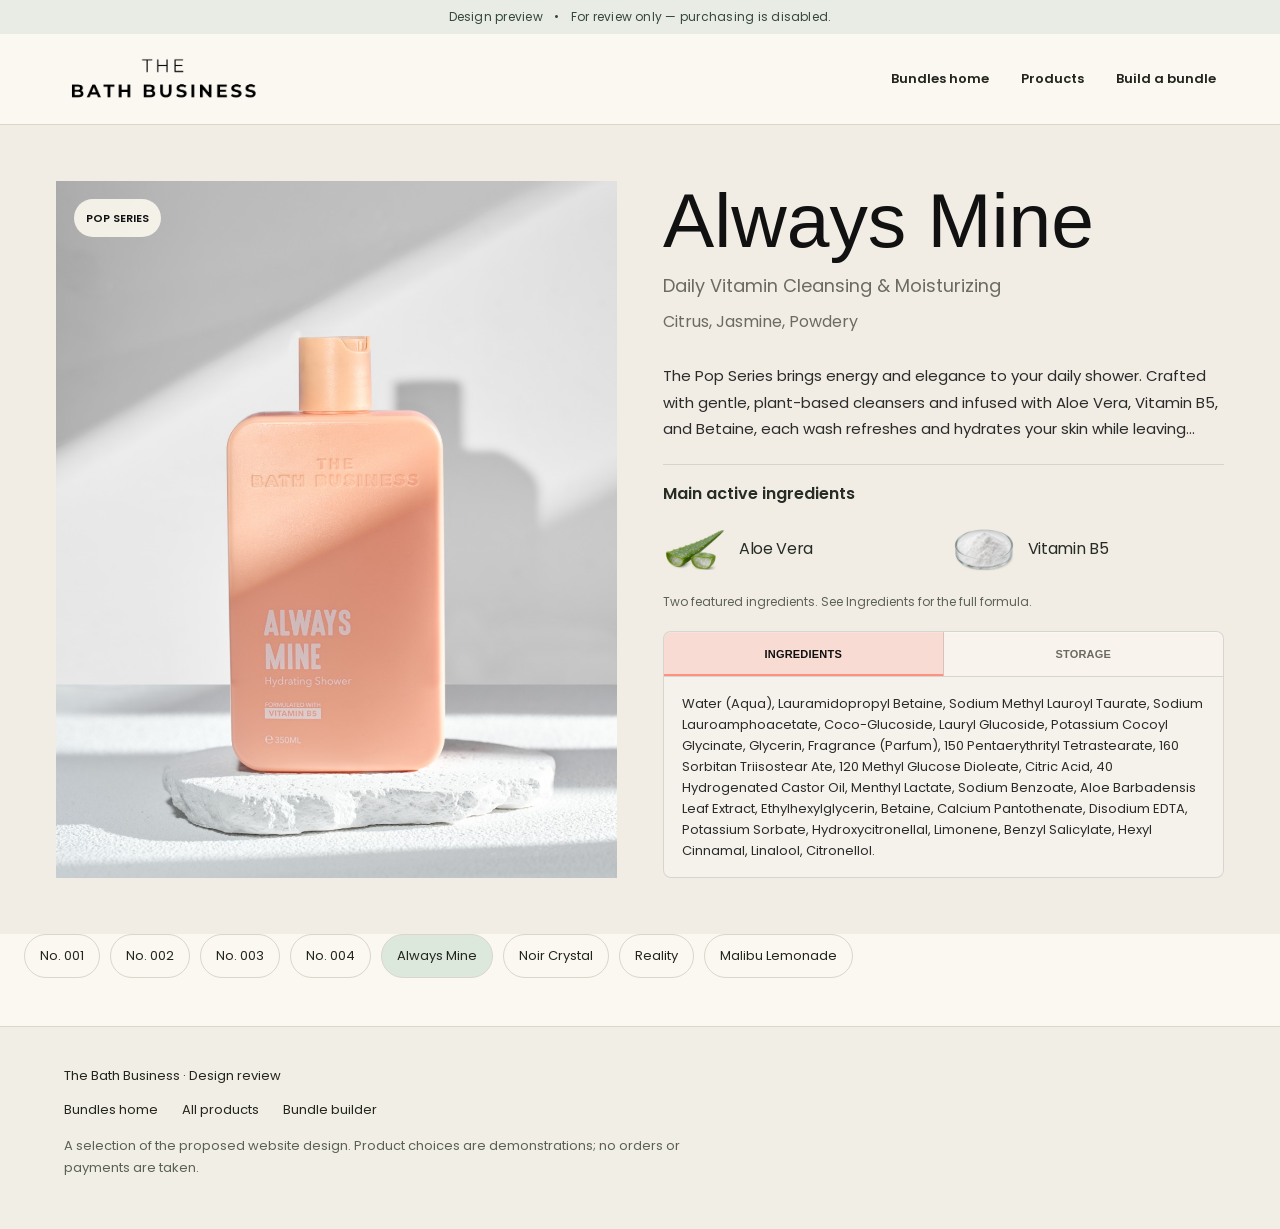
==== always-mine.html @ 1857c674 "Publish isolated Bath Business client design preview" ====
<!doctype html><html lang="en"><head><meta charset="utf-8"><meta name="viewport" content="width=device-width,initial-scale=1"><meta name="robots" content="noindex,nofollow,noarchive"><meta name="referrer" content="no-referrer"><meta http-equiv="Content-Security-Policy" content="default-src 'self'; img-src 'self' data:; style-src 'self' 'unsafe-inline'; script-src 'self'; font-src 'self' data:; connect-src 'none'; form-action 'none'; base-uri 'none'; object-src 'none'"><title>Always Mine — The Bath Business design preview</title><link rel="stylesheet" href="assets/809b7d1d090533.css"><link rel="stylesheet" href="assets/2fee33ca6c2b8c.css"><link rel="stylesheet" href="assets/0302ac45564b8c.css"><link rel="stylesheet" href="assets/9b253723cb7213.css"><link rel="stylesheet" href="assets/02fe07b99c082a.css"><link rel="stylesheet" href="assets/12ef0143fb33bf.css"><style>
  html body.single-product .elementor-location-header.tbb-single-product-header-space:has(> .she-header){
    min-height:max(var(--tbb-single-product-header-flow,0px),0px);
    margin-bottom:min(var(--tbb-single-product-header-flow,0px),0px);
  }
  .tbb-single2{
    --bg:#f1ede4;
    --paper:#fbf8ef;
    --ink:#111111;
    --muted:#6b6b62;
    --line:rgba(17,17,17,.13);
    --coral:#ff9180;
    --mint:#a8e0d0;
    --powder:#bcdcf0;
    --butter:#fce7a8;
    background:var(--bg);
    color:var(--ink);
    font-family:'Poppins','Helvetica Neue',Arial,sans-serif;
    overflow:hidden;
  }
  .tbb-single2 *{box-sizing:border-box;font-family:inherit}
  .tbb-single2 a{color:inherit;text-decoration:none}
  .tbb-single2__wrap{max-width:1320px;margin:0 auto;padding:56px}
  .tbb-single2__grid{display:grid;grid-template-columns:minmax(0,1.05fr) minmax(360px,.95fr);gap:46px;align-items:start}
  .tbb-single2__left{position:sticky;top:24px;display:grid;gap:18px;align-self:start}
  .tbb-single2__media{display:grid;grid-template-columns:86px minmax(0,1fr);gap:14px}
  .tbb-single2__thumbs{display:grid;gap:10px;align-content:start}
  .tbb-single2__thumb{appearance:none !important;display:block;aspect-ratio:4/5;width:100%;padding:0 !important;border:0 !important;border-radius:0;background:none !important;box-shadow:none !important;outline:0;overflow:hidden;cursor:pointer;line-height:0;transition:opacity .16s ease,transform .16s ease}
  .tbb-single2__thumb:hover,.tbb-single2__thumb:active,.tbb-single2__thumb.is-active{background:none !important;border:0 !important;box-shadow:none !important;outline:0;transform:none}
  .tbb-single2__thumb:focus{outline:0}
  .tbb-single2__thumb:focus-visible{outline:2px solid var(--coral);outline-offset:3px}
  .tbb-single2__thumb img,.tbb-single2__hero-img img{width:100% !important;height:100% !important;max-width:none !important;object-fit:cover !important;object-position:center;display:block !important;border:0 !important;background:none !important;box-shadow:none !important}
  .tbb-single2__hero-img{position:relative;aspect-ratio:4/5;border:0 !important;border-radius:0;background:none !important;box-shadow:none !important;outline:0;overflow:hidden}
  .tbb-single2__hero-img img{transition:opacity .16s ease,transform .2s ease}
  .tbb-single2__hero-img.is-switching img{opacity:.78;transform:scale(.997)}
  .tbb-single2__badge{position:absolute;top:18px;left:18px;z-index:2;display:inline-flex;align-items:center;min-height:30px;padding:7px 12px;border-radius:999px;background:rgba(251,248,239,.9);font-size:11px;font-weight:700;letter-spacing:0;text-transform:uppercase}
  .tbb-single2__info{padding:10px 0 0}
  .tbb-single2 h1{margin:0;color:var(--ink) !important;font-size:clamp(42px,6vw,78px) !important;font-weight:400 !important;line-height:1.02;letter-spacing:0}
  .tbb-single2__scent{margin:18px 0 0;color:var(--muted);font-size:16px;line-height:1.7}
  .tbb-single2__price-row{display:flex;align-items:flex-end;justify-content:space-between;gap:18px;margin-top:28px;padding:22px 0;border-top:1px solid var(--line);border-bottom:1px solid var(--line)}
  .tbb-single2__price{font-size:26px;font-weight:700;line-height:1}
  .tbb-single2__price small{color:var(--muted);font-size:12px;font-weight:600}
  .tbb-single2__desc{margin:24px 0 0;color:#2b2b2b;font-size:15px;line-height:1.75}
  .tbb-single2__actions{display:flex;gap:12px;flex-wrap:wrap;margin-top:28px}
  .tbb-single2__cart,.tbb-single2__ghost{display:inline-flex !important;align-items:center;justify-content:center;min-height:48px;padding:14px 24px !important;border-radius:999px !important;font-size:12px;font-weight:800;letter-spacing:0;text-transform:uppercase;transition:transform .25s ease,background-color .25s ease,border-color .25s ease,color .25s ease}
  .tbb-single2__cart{border:1px solid rgba(255,145,128,.72) !important;background:linear-gradient(135deg,var(--coral),#f7b6a6) !important;color:#261b18 !important;box-shadow:0 14px 28px rgba(255,145,128,.22)}
  .tbb-single2__cart:hover,.tbb-single2__cart:focus{background:linear-gradient(135deg,#a8e0d0,#ff9180) !important;border-color:#a8e0d0 !important;color:#111111 !important;transform:translateY(-2px)}
  .tbb-single2__ghost{border:1px solid var(--line) !important;background:rgba(255,255,255,.28);color:var(--ink) !important}
  .tbb-single2__ghost:hover,.tbb-single2__ghost:focus{border-color:var(--ink) !important;transform:translateY(-2px)}
  .tbb-single2__facts{display:grid;grid-template-columns:repeat(2,minmax(0,1fr));gap:10px;margin-top:34px}
  .tbb-single2__fact{min-height:104px;padding:16px;border:1px solid var(--line);border-radius:8px;background:rgba(255,255,255,.28)}
  .tbb-single2__fact b{display:block;margin-bottom:7px;font-size:13px;line-height:1.35}
  .tbb-single2__fact span{display:block;color:var(--muted);font-size:12px;line-height:1.5}
  .tbb-single2__related{margin-top:42px;padding-top:24px;border-top:1px solid var(--line)}
  .tbb-single2__related-title{margin:0 0 14px;font-size:13px;font-weight:800;letter-spacing:0;text-transform:uppercase}
  .tbb-single2__related-row{display:flex;gap:10px;flex-wrap:wrap}
  .tbb-single2__chip{display:inline-flex;align-items:center;min-height:36px;padding:9px 13px;border:1px solid var(--line);border-radius:999px;background:rgba(255,255,255,.25);font-size:12px;font-weight:700}
  .tbb-single2__tabs{border:1px solid var(--line);border-radius:8px;background:rgba(255,255,255,.28);box-shadow:inset 0 1px 0 rgba(255,255,255,.55);overflow:hidden}
  .tbb-single2__tabs--mobile{display:none}
  .tbb-single2__tab-list{display:grid;grid-template-columns:repeat(2,minmax(0,1fr));align-items:stretch;border-bottom:1px solid var(--line);overflow:hidden}
  .tbb-single2__tab-list::-webkit-scrollbar{display:none}
  html body .tbb-single2 .tbb-single2__tab-button{-webkit-appearance:none !important;appearance:none !important;display:flex !important;align-items:center;justify-content:center;flex:none !important;width:100% !important;min-width:0 !important;min-height:44px;margin:0 !important;padding:11px 13px !important;border:0 !important;border-right:1px solid var(--line) !important;border-radius:0 !important;background:rgba(251,248,239,.52) !important;color:var(--muted) !important;box-shadow:none !important;transform:none !important;cursor:pointer;font-size:11px;font-weight:800;line-height:1.1;letter-spacing:.02em;text-align:center;text-transform:uppercase;transition:background-color .18s ease,color .18s ease}
  html body .tbb-single2 .tbb-single2__tab-button:last-child{border-right:0 !important}
  html body .tbb-single2 .tbb-single2__tab-button.is-active,html body .tbb-single2 .tbb-single2__tab-button[aria-selected="true"]{background:rgba(255,145,128,.24) !important;color:var(--ink) !important;box-shadow:inset 0 -2px 0 var(--coral) !important;transform:none !important}
  @media (hover:hover){html body .tbb-single2 .tbb-single2__tab-button:hover:not(.is-active){background:rgba(168,224,208,.26) !important;color:var(--ink) !important;box-shadow:none !important;transform:none !important}}
  html body .tbb-single2 .tbb-single2__tab-button:focus{outline:0}
  html body .tbb-single2 .tbb-single2__tab-button:focus-visible{position:relative;z-index:1;outline:2px solid var(--ink);outline-offset:-3px}
  .tbb-single2__tab-panel{display:none;min-height:112px;max-height:218px;overflow:auto;padding:16px 18px;color:#2b2b2b;font-size:13px;line-height:1.62}
  .tbb-single2__tab-panel.is-active{display:block}
  .tbb-single2__tab-panel h2,.tbb-single2__tab-panel h3{margin:0 0 8px;color:var(--ink) !important;font-size:15px !important;font-weight:700 !important;line-height:1.25}
  .tbb-single2__tab-panel p{margin:0 0 10px}
  .tbb-single2__tab-panel p:last-child{margin-bottom:0}
  .tbb-single2__tab-panel ul{display:grid;gap:7px;margin:0;padding:0;list-style:none}
  .tbb-single2__tab-panel li{position:relative;padding-left:15px}
  .tbb-single2__tab-panel li:before{content:"";position:absolute;left:0;top:.72em;width:6px;height:6px;border-radius:50%;background:var(--mint)}
  .tbb-single2__tab-empty{color:var(--muted)}
  @media (min-width:621px) and (max-width:1180px){
    .tbb-single2{padding-top:84px !important}
  }
  @media (min-width:981px) and (max-width:1180px){
    .tbb-single2__wrap{padding:28px 30px 42px}
    .tbb-single2__grid{grid-template-columns:minmax(0,.9fr) minmax(330px,1fr);gap:30px}
    .tbb-single2__media{grid-template-columns:72px minmax(0,1fr);gap:12px}
    .tbb-single2__hero-img{aspect-ratio:1}
    .tbb-single2 h1{font-size:clamp(36px,4.8vw,58px) !important}
    .tbb-single2__facts{grid-template-columns:repeat(2,minmax(0,1fr))}
    .tbb-single2__fact{min-height:96px;padding:14px}
  }
  @media (max-width:980px){
    .tbb-single2__wrap{padding:40px 28px}
    .tbb-single2__grid{grid-template-columns:1fr;gap:32px}
    .tbb-single2__left{position:relative;top:auto;gap:0}
    .tbb-single2__tabs--desktop{display:none}
    .tbb-single2__tabs--mobile{display:block;margin-top:26px}
    .tbb-single2__tab-panel{max-height:240px}
  }
  @media (min-width:621px) and (max-width:980px){
    .tbb-single2__wrap{padding:22px 28px 42px}
    .tbb-single2__grid{gap:26px}
    .tbb-single2__left{max-width:720px;margin:0 auto;width:100%}
    .tbb-single2__media{grid-template-columns:72px minmax(0,1fr)}
    .tbb-single2__hero-img{aspect-ratio:4/3;max-height:520px}
    .tbb-single2__info{max-width:720px;margin:0 auto;padding-top:0}
    .tbb-single2 h1{font-size:clamp(34px,5.2vw,54px) !important}
    .tbb-single2__scent{margin-top:14px}
    .tbb-single2__price-row{margin-top:22px;padding:18px 0}
    .tbb-single2__actions{margin-top:22px}
    .tbb-single2__facts{grid-template-columns:repeat(2,minmax(0,1fr));gap:10px;margin-top:26px}
    .tbb-single2__fact{min-height:96px;padding:14px}
    .tbb-single2__related{margin-top:30px}
  }
  @media (max-width:620px){
    .tbb-single2{padding-top:90px !important}
    .tbb-single2__wrap{padding:28px 18px}
    .tbb-single2__left{width:100%}
    .tbb-single2__media{grid-template-columns:1fr}
    .tbb-single2__thumbs{grid-template-columns:repeat(4,minmax(0,1fr));order:2}
    .tbb-single2__hero-img{aspect-ratio:1}
    .tbb-single2__price-row{align-items:flex-start;flex-direction:column}
    .tbb-single2__actions{flex-direction:column}
    .tbb-single2__cart,.tbb-single2__ghost{width:100%}
    .tbb-single2__facts{grid-template-columns:1fr}
    .tbb-single2__tabs--mobile{margin-top:22px}
    .tbb-single2__tab-list{grid-template-columns:repeat(2,minmax(0,1fr));overflow:hidden}
    html body .tbb-single2 .tbb-single2__tab-button{min-height:40px !important;padding:9px 6px !important;font-size:10px !important;line-height:1 !important;white-space:nowrap}
  }
  @media (prefers-reduced-motion:reduce){
    .tbb-single2 *{transition-duration:.001ms !important}
  }
</style><link rel="stylesheet" href="assets/review.css"></head><body class="wp-singular product-template-default single single-product postid-3601 wp-custom-logo wp-embed-responsive wp-theme-hello-elementor theme-hello-elementor tbb-preview-header tbb-info-sample tbb-info-ingredients-alt tbb-info-ingredients-compact woocommerce woocommerce-page woocommerce-no-js hello-elementor-default elementor-default elementor-kit-20 elementor-page-394 review-site"><a class="review-skip" href="#review-content">Skip to content</a><div class="review-ribbon">Design preview <span>•</span> For review only — purchasing is disabled.</div><header class="review-header"><a class="review-brand" href="index.html" aria-label="The Bath Business home"><img src="assets/logo.png" alt="The Bath Business" width="200" height="60"></a><nav aria-label="Design preview pages"><a href="index.html">Bundles home</a><a href="products.html">Products</a><a href="bundles.html">Build a bundle</a></nav></header><div id="review-content"><section class="tbb-single2" data-tbb-single-product="3601"><div class="tbb-single2__wrap"><div class="tbb-single2__grid"><div class="tbb-single2__left"><div class="tbb-single2__media"><div class="tbb-single2__hero-img"><span class="tbb-single2__badge">Pop Series</span><img alt="Always Mine" class="tbb-single2__hero-media" decoding="async" fetchpriority="high" loading="eager" src="assets/c191895528dc7c.jpeg"/></div></div><div class="tbb-single2__tabs tbb-single2__tabs--desktop" data-tbb-product-tabs=""><div aria-label="Always Mine product details" class="tbb-single2__tab-list" role="tablist"><button aria-controls="tbb-single2-panel-3601-desktop-ingredients" aria-selected="true" class="tbb-single2__tab-button is-active" id="tbb-single2-tab-3601-desktop-ingredients" role="tab" tabindex="0" type="button">Ingredients</button><button aria-controls="tbb-single2-panel-3601-desktop-storage" aria-selected="false" class="tbb-single2__tab-button" id="tbb-single2-tab-3601-desktop-storage" role="tab" tabindex="-1" type="button">Storage</button></div><div aria-labelledby="tbb-single2-tab-3601-desktop-ingredients" class="tbb-single2__tab-panel is-active" id="tbb-single2-panel-3601-desktop-ingredients" role="tabpanel"><p>Water (Aqua), Lauramidopropyl Betaine, Sodium Methyl Lauroyl Taurate, Sodium Lauroamphoacetate, Coco-Glucoside, Lauryl Glucoside, Potassium Cocoyl Glycinate, Glycerin, Fragrance (Parfum), 150 Pentaerythrityl Tetrastearate, 160 Sorbitan Triisostear Ate, 120 Methyl Glucose Dioleate, Citric Acid, 40 Hydrogenated Castor Oil, Menthyl Lactate, Sodium Benzoate, Aloe Barbadensis Leaf Extract, Ethylhexylglycerin, Betaine, Calcium Pantothenate, Disodium EDTA, Potassium Sorbate, Hydroxycitronellal, Limonene, Benzyl Salicylate, Hexyl Cinnamal, Linalool, Citronellol.</p></div><div aria-labelledby="tbb-single2-tab-3601-desktop-storage" class="tbb-single2__tab-panel" id="tbb-single2-panel-3601-desktop-storage" role="tabpanel"><p>Keep the bottle closed after use and store it in a cool, dry area away from direct sunlight.</p></div></div></div><div class="tbb-single2__info"><h1>Always Mine</h1><p class="tbb-single2__benefit">Daily Vitamin Cleansing &amp; Moisturizing</p><p class="tbb-single2__scent">Citrus, Jasmine, Powdery</p><p class="tbb-single2__desc">The Pop Series brings energy and elegance to your daily shower. Crafted with gentle, plant-based cleansers and infused with Aloe Vera, Vitamin B5, and Betaine, each wash refreshes and hydrates your skin while leaving...</p><div class="tbb-single2__tabs tbb-single2__tabs--mobile" data-tbb-product-tabs=""><div aria-label="Always Mine product details" class="tbb-single2__tab-list" role="tablist"><button aria-controls="tbb-single2-panel-3601-mobile-ingredients" aria-selected="true" class="tbb-single2__tab-button is-active" id="tbb-single2-tab-3601-mobile-ingredients" role="tab" tabindex="0" type="button">Ingredients</button><button aria-controls="tbb-single2-panel-3601-mobile-storage" aria-selected="false" class="tbb-single2__tab-button" id="tbb-single2-tab-3601-mobile-storage" role="tab" tabindex="-1" type="button">Storage</button></div><div aria-labelledby="tbb-single2-tab-3601-mobile-ingredients" class="tbb-single2__tab-panel is-active" id="tbb-single2-panel-3601-mobile-ingredients" role="tabpanel"><p>Water (Aqua), Lauramidopropyl Betaine, Sodium Methyl Lauroyl Taurate, Sodium Lauroamphoacetate, Coco-Glucoside, Lauryl Glucoside, Potassium Cocoyl Glycinate, Glycerin, Fragrance (Parfum), 150 Pentaerythrityl Tetrastearate, 160 Sorbitan Triisostear Ate, 120 Methyl Glucose Dioleate, Citric Acid, 40 Hydrogenated Castor Oil, Menthyl Lactate, Sodium Benzoate, Aloe Barbadensis Leaf Extract, Ethylhexylglycerin, Betaine, Calcium Pantothenate, Disodium EDTA, Potassium Sorbate, Hydroxycitronellal, Limonene, Benzyl Salicylate, Hexyl Cinnamal, Linalool, Citronellol.</p></div><div aria-labelledby="tbb-single2-tab-3601-mobile-storage" class="tbb-single2__tab-panel" id="tbb-single2-panel-3601-mobile-storage" role="tabpanel"><p>Keep the bottle closed after use and store it in a cool, dry area away from direct sunlight.</p></div></div><section aria-labelledby="tbb-info-fragrance-title" class="tbb-info-fragrance"><h2 id="tbb-info-fragrance-title">Main active ingredients</h2><ul class="tbb-info-fragrance__grid"><li class="tbb-info-fragrance__note tbb-info-fragrance__note--aloe-vera"><div class="tbb-info-fragrance__art"><img alt="Cut aloe vera leaf with translucent gel" decoding="async" height="640" src="assets/8c8ec9af13b4ca.webp" width="640"/></div><h3>Aloe Vera</h3></li><li class="tbb-info-fragrance__note tbb-info-fragrance__note--vitamin-b5"><div class="tbb-info-fragrance__art"><img alt="Calcium pantothenate cosmetic raw material in a glass dish" decoding="async" height="640" src="assets/045f30d4c37d64.webp" width="640"/></div><h3>Vitamin B5</h3></li></ul><p class="tbb-info-fragrance__caption">Two featured ingredients. See Ingredients for the full formula.</p><div class="tbb-info-fragrance__story"><p class="tbb-info-fragrance__eyebrow">Everyday care</p><h3>Daily Vitamin Cleansing &amp; Moisturizing</h3><p>Crafted with gentle, plant-based cleansers and infused with Aloe Vera, Vitamin B5, and Betaine, each wash refreshes and hydrates your skin.</p></div></section></div></div></div></section><nav class="review-products" aria-label="Explore all eight products"><a href="no001.html">No. 001</a><a href="no002.html">No. 002</a><a href="no003.html">No. 003</a><a href="no004.html">No. 004</a><a aria-current="page" href="always-mine.html">Always Mine</a><a href="noir-crystal.html">Noir Crystal</a><a href="reality.html">Reality</a><a href="malibu-lemonade.html">Malibu Lemonade</a></nav></div><footer class="review-footer"><p>The Bath Business · Design review</p><nav aria-label="Preview footer"><a href="index.html">Bundles home</a><a href="products.html">All products</a><a href="bundles.html">Bundle builder</a></nav><p class="review-footer-note">A selection of the proposed website design. Product choices are demonstrations; no orders or payments are taken.</p></footer><script src="assets/review.js" defer></script></body></html>
---- assets/809b7d1d090533.css ----
html{line-height:1.15;-webkit-text-size-adjust:100%}*,:after,:before{box-sizing:border-box}body{background-color:#fff;color:#333;font-family:-apple-system,BlinkMacSystemFont,Segoe UI,Roboto,Helvetica Neue,Arial,Noto Sans,sans-serif,Apple Color Emoji,Segoe UI Emoji,Segoe UI Symbol,Noto Color Emoji;font-size:1rem;font-weight:400;line-height:1.5;margin:0;-webkit-font-smoothing:antialiased;-moz-osx-font-smoothing:grayscale}h1,h2,h3,h4,h5,h6{color:inherit;font-family:inherit;font-weight:500;line-height:1.2;margin-block-end:1rem;margin-block-start:.5rem}h1{font-size:2.5rem}h2{font-size:2rem}h3{font-size:1.75rem}h4{font-size:1.5rem}h5{font-size:1.25rem}h6{font-size:1rem}p{margin-block-end:.9rem;margin-block-start:0}hr{box-sizing:content-box;height:0;overflow:visible}pre{font-family:monospace,monospace;font-size:1em;white-space:pre-wrap}a{background-color:transparent;color:#c36;text-decoration:none}a:active,a:hover{color:#336}a:not([href]):not([tabindex]),a:not([href]):not([tabindex]):focus,a:not([href]):not([tabindex]):hover{color:inherit;text-decoration:none}a:not([href]):not([tabindex]):focus{outline:0}abbr[title]{border-block-end:none;-webkit-text-decoration:underline dotted;text-decoration:underline dotted}b,strong{font-weight:bolder}code,kbd,samp{font-family:monospace,monospace;font-size:1em}small{font-size:80%}sub,sup{font-size:75%;line-height:0;position:relative;vertical-align:baseline}sub{bottom:-.25em}sup{top:-.5em}img{border-style:none;height:auto;max-width:100%}details{display:block}summary{display:list-item}figcaption{color:#333;font-size:16px;font-style:italic;font-weight:400;line-height:1.4}[hidden],template{display:none}@media print{*,:after,:before{background:transparent!important;box-shadow:none!important;color:#000!important;text-shadow:none!important}a,a:visited{text-decoration:underline}a[href]:after{content:" (" attr(href) ")"}abbr[title]:after{content:" (" attr(title) ")"}a[href^="#"]:after,a[href^="javascript:"]:after{content:""}pre{white-space:pre-wrap!important}blockquote,pre{-moz-column-break-inside:avoid;border:1px solid #ccc;break-inside:avoid}thead{display:table-header-group}img,tr{-moz-column-break-inside:avoid;break-inside:avoid}h2,h3,p{orphans:3;widows:3}h2,h3{-moz-column-break-after:avoid;break-after:avoid}}label{display:inline-block;line-height:1;vertical-align:middle}button,input,optgroup,select,textarea{font-family:inherit;font-size:1rem;line-height:1.5;margin:0}input[type=date],input[type=email],input[type=number],input[type=password],input[type=search],input[type=tel],input[type=text],input[type=url],select,textarea{border:1px solid #666;border-radius:3px;padding:.5rem 1rem;transition:all .3s;width:100%}input[type=date]:focus,input[type=email]:focus,input[type=number]:focus,input[type=password]:focus,input[type=search]:focus,input[type=tel]:focus,input[type=text]:focus,input[type=url]:focus,select:focus,textarea:focus{border-color:#333}button,input{overflow:visible}button,select{text-transform:none}[type=button],[type=reset],[type=submit],button{-webkit-appearance:button;width:auto}[type=button],[type=submit],button{background-color:transparent;border:1px solid #c36;border-radius:3px;color:#c36;display:inline-block;font-size:1rem;font-weight:400;padding:.5rem 1rem;text-align:center;transition:all .3s;-webkit-user-select:none;-moz-user-select:none;user-select:none;white-space:nowrap}[type=button]:focus:not(:focus-visible),[type=submit]:focus:not(:focus-visible),button:focus:not(:focus-visible){outline:none}[type=button]:focus,[type=button]:hover,[type=submit]:focus,[type=submit]:hover,button:focus,button:hover{background-color:#c36;color:#fff;text-decoration:none}[type=button]:not(:disabled),[type=submit]:not(:disabled),button:not(:disabled){cursor:pointer}fieldset{padding:.35em .75em .625em}legend{box-sizing:border-box;color:inherit;display:table;max-width:100%;padding:0;white-space:normal}progress{vertical-align:baseline}textarea{overflow:auto;resize:vertical}[type=checkbox],[type=radio]{box-sizing:border-box;padding:0}[type=number]::-webkit-inner-spin-button,[type=number]::-webkit-outer-spin-button{height:auto}[type=search]{-webkit-appearance:textfield;outline-offset:-2px}[type=search]::-webkit-search-decoration{-webkit-appearance:none}::-webkit-file-upload-button{-webkit-appearance:button;font:inherit}select{display:block}table{background-color:transparent;border-collapse:collapse;border-spacing:0;font-size:.9em;margin-block-end:15px;width:100%}table td,table th{border:1px solid hsla(0,0%,50%,.502);line-height:1.5;padding:15px;vertical-align:top}table th{font-weight:700}table tfoot th,table thead th{font-size:1em}table caption+thead tr:first-child td,table caption+thead tr:first-child th,table colgroup+thead tr:first-child td,table colgroup+thead tr:first-child th,table thead:first-child tr:first-child td,table thead:first-child tr:first-child th{border-block-start:1px solid hsla(0,0%,50%,.502)}table tbody>tr:nth-child(odd)>td,table tbody>tr:nth-child(odd)>th{background-color:hsla(0,0%,50%,.071)}table tbody tr:hover>td,table tbody tr:hover>th{background-color:hsla(0,0%,50%,.102)}table tbody+tbody{border-block-start:2px solid hsla(0,0%,50%,.502)}@media(max-width:767px){table table{font-size:.8em}table table td,table table th{line-height:1.3;padding:7px}table table th{font-weight:400}}dd,dl,dt,li,ol,ul{background:transparent;border:0;font-size:100%;margin-block-end:0;margin-block-start:0;outline:0;vertical-align:baseline}
---- assets/2fee33ca6c2b8c.css ----
.comments-area a,.page-content a{text-decoration:underline}.alignright{float:right;margin-left:1rem}.alignleft{float:left;margin-right:1rem}.aligncenter{clear:both;display:block;margin-inline:auto}.alignwide{margin-inline:-80px}.alignfull{margin-inline:calc(50% - 50vw);max-width:100vw}.alignfull,.alignfull img{width:100vw}.wp-caption{margin-block-end:1.25rem;max-width:100%}.wp-caption.alignleft{margin:5px 20px 20px 0}.wp-caption.alignright{margin:5px 0 20px 20px}.wp-caption img{display:block;margin-inline:auto}.wp-caption-text{margin:0}.gallery-caption{display:block;font-size:.8125rem;line-height:1.5;margin:0;padding:.75rem}.pagination{display:flex;justify-content:space-between;margin:20px auto}.sticky{display:block;position:relative}.bypostauthor{font-size:inherit}.hide{display:none!important}.post-password-form{margin:50px auto;max-width:500px}.post-password-form p{align-items:flex-end;display:flex;width:100%}.post-password-form [type=submit]{margin-inline-start:3px}.screen-reader-text{clip:rect(1px,1px,1px,1px);height:1px;overflow:hidden;position:absolute!important;width:1px;word-wrap:normal!important}.screen-reader-text:focus{background-color:#eee;clip:auto!important;clip-path:none;color:#333;display:block;font-size:1rem;height:auto;left:5px;line-height:normal;padding:12px 24px;text-decoration:none;top:5px;width:auto;z-index:100000}.post .entry-title a{text-decoration:none}.post .wp-post-image{max-height:500px;-o-object-fit:cover;object-fit:cover;width:100%}@media(max-width:991px){.post .wp-post-image{max-height:400px}}@media(max-width:575px){.post .wp-post-image{max-height:300px}}#comments .comment-list{font-size:.9em;list-style:none;margin:0;padding:0}#comments .comment,#comments .pingback{position:relative}#comments .comment .comment-body,#comments .pingback .comment-body{border-block-end:1px solid #ccc;display:flex;flex-direction:column;padding-block-end:30px;padding-block-start:30px;padding-inline-end:0;padding-inline-start:60px}#comments .comment .avatar,#comments .pingback .avatar{border-radius:50%;left:0;margin-inline-end:10px;position:absolute}body.rtl #comments .comment .avatar,body.rtl #comments .pingback .avatar,html[dir=rtl] #comments .comment .avatar,html[dir=rtl] #comments .pingback .avatar{left:auto;right:0}#comments .comment-meta{display:flex;justify-content:space-between;margin-block-end:.9rem}#comments .comment-metadata,#comments .reply{font-size:11px;line-height:1}#comments .children{list-style:none;margin:0;padding-inline-start:30px;position:relative}#comments .children li:last-child{padding-block-end:0}#comments ol.comment-list .children:before{content:"↪";display:inline-block;font-size:1em;font-weight:400;left:0;line-height:100%;position:absolute;top:45px;width:auto}body.rtl #comments ol.comment-list .children:before,html[dir=rtl] #comments ol.comment-list .children:before{content:"↩";left:auto;right:0}@media(min-width:768px){#comments .comment-author,#comments .comment-metadata{line-height:1}}@media(max-width:767px){#comments .comment .comment-body{padding:30px 0}#comments .children{padding-inline-start:20px}#comments .comment .avatar{float:left;position:inherit}body.rtl #comments .comment .avatar,html[dir=rtl] #comments .comment .avatar{float:right}}.page-header .entry-title,.site-footer .footer-inner,.site-footer:not(.dynamic-footer),.site-header .header-inner,.site-header:not(.dynamic-header),body:not([class*=elementor-page-]) .site-main{margin-inline-end:auto;margin-inline-start:auto;width:100%}@media(max-width:575px){.page-header .entry-title,.site-footer .footer-inner,.site-footer:not(.dynamic-footer),.site-header .header-inner,.site-header:not(.dynamic-header),body:not([class*=elementor-page-]) .site-main{padding-inline-end:10px;padding-inline-start:10px}}@media(min-width:576px){.page-header .entry-title,.site-footer .footer-inner,.site-footer:not(.dynamic-footer),.site-header .header-inner,.site-header:not(.dynamic-header),body:not([class*=elementor-page-]) .site-main{max-width:500px}.site-footer.footer-full-width .footer-inner,.site-header.header-full-width .header-inner{max-width:100%}}@media(min-width:768px){.page-header .entry-title,.site-footer .footer-inner,.site-footer:not(.dynamic-footer),.site-header .header-inner,.site-header:not(.dynamic-header),body:not([class*=elementor-page-]) .site-main{max-width:600px}.site-footer.footer-full-width,.site-header.header-full-width{max-width:100%}}@media(min-width:992px){.page-header .entry-title,.site-footer .footer-inner,.site-footer:not(.dynamic-footer),.site-header .header-inner,.site-header:not(.dynamic-header),body:not([class*=elementor-page-]) .site-main{max-width:800px}.site-footer.footer-full-width,.site-header.header-full-width{max-width:100%}}@media(min-width:1200px){.page-header .entry-title,.site-footer .footer-inner,.site-footer:not(.dynamic-footer),.site-header .header-inner,.site-header:not(.dynamic-header),body:not([class*=elementor-page-]) .site-main{max-width:1140px}.site-footer.footer-full-width,.site-header.header-full-width{max-width:100%}}.site-header+.elementor{min-height:calc(100vh - 320px)}
---- assets/0302ac45564b8c.css ----
.elementor-kit-20{--e-global-color-primary:#111111;--e-global-color-secondary:#3A3845;--e-global-color-text:#666666;--e-global-color-accent:#4A4A4A;--e-global-color-7c63e82:#FFFFFF;--e-global-color-679065e:#B8B8B8;--e-global-color-76f41cd:#F8F8FA;--e-global-color-1dbb661:#111111E6;--e-global-color-6890700:#11111180;--e-global-color-7f0c6e1:#0909094D;--e-global-color-aba891f:#FFFFFF00;--e-global-color-bf267b0:#826F6633;--e-global-color-101e38c:#666666CC;--e-global-color-ffb9e2e:#F2C94C;--e-global-color-d89ebef:#FFFFFFCC;--e-global-color-6030ae9:#826F6680;--e-global-color-5b4e3e6:#B8B8B8CC;--e-global-color-0dbf042:#111111CC;--e-global-color-814f0b3:#F8F8FACC;--e-global-color-b1210a7:#694F43;--e-global-typography-primary-font-family:"Sen";--e-global-typography-primary-font-weight:600;--e-global-typography-secondary-font-family:"Nunito Sans";--e-global-typography-secondary-font-weight:400;--e-global-typography-text-font-family:"Nunito Sans";--e-global-typography-text-font-size:15px;--e-global-typography-text-font-weight:400;--e-global-typography-text-text-transform:none;--e-global-typography-text-font-style:normal;--e-global-typography-text-line-height:1.6em;--e-global-typography-accent-font-family:"Sen";--e-global-typography-accent-font-size:15px;--e-global-typography-accent-font-weight:600;--e-global-typography-accent-text-transform:uppercase;--e-global-typography-accent-font-style:normal;--e-global-typography-accent-line-height:1.2em;--e-global-typography-accent-letter-spacing:1px;--e-global-typography-daf3231-font-family:"Sen";--e-global-typography-daf3231-font-size:72px;--e-global-typography-daf3231-font-weight:700;--e-global-typography-daf3231-text-transform:none;--e-global-typography-daf3231-font-style:normal;--e-global-typography-daf3231-line-height:1em;--e-global-typography-ddcfb39-font-family:"Playfair Display";--e-global-typography-ddcfb39-font-size:48px;--e-global-typography-ddcfb39-font-weight:700;--e-global-typography-ddcfb39-text-transform:capitalize;--e-global-typography-ddcfb39-font-style:normal;--e-global-typography-ddcfb39-line-height:1.125em;--e-global-typography-d7ccd07-font-family:"Sen";--e-global-typography-d7ccd07-font-size:32px;--e-global-typography-d7ccd07-font-weight:700;--e-global-typography-d7ccd07-text-transform:none;--e-global-typography-d7ccd07-font-style:normal;--e-global-typography-d7ccd07-line-height:1.188em;--e-global-typography-2c3e105-font-family:"Arsenal";--e-global-typography-2c3e105-font-size:24px;--e-global-typography-2c3e105-font-weight:700;--e-global-typography-2c3e105-text-transform:none;--e-global-typography-2c3e105-font-style:normal;--e-global-typography-2c3e105-line-height:1.208em;--e-global-typography-ded4d36-font-family:"Arsenal";--e-global-typography-ded4d36-font-size:20px;--e-global-typography-ded4d36-font-weight:700;--e-global-typography-ded4d36-text-transform:none;--e-global-typography-ded4d36-font-style:normal;--e-global-typography-ded4d36-line-height:1.2em;--e-global-typography-b3beb5a-font-family:"Arsenal";--e-global-typography-b3beb5a-font-size:13px;--e-global-typography-b3beb5a-font-weight:700;--e-global-typography-b3beb5a-text-transform:uppercase;--e-global-typography-b3beb5a-font-style:normal;--e-global-typography-b3beb5a-line-height:1.231em;--e-global-typography-b3beb5a-letter-spacing:1px;--e-global-typography-1a2971d-font-family:"Nunito Sans";--e-global-typography-1a2971d-font-size:20px;--e-global-typography-1a2971d-font-weight:400;--e-global-typography-1a2971d-text-transform:none;--e-global-typography-1a2971d-font-style:normal;--e-global-typography-1a2971d-line-height:1.35em;--e-global-typography-de02f5a-font-family:"Nunito Sans";--e-global-typography-de02f5a-font-size:12px;--e-global-typography-de02f5a-font-weight:400;--e-global-typography-de02f5a-text-transform:none;--e-global-typography-de02f5a-font-style:normal;--e-global-typography-de02f5a-line-height:1.333em;color:var( --e-global-color-text );font-family:var( --e-global-typography-text-font-family ), Sans-serif;font-size:var( --e-global-typography-text-font-size );font-weight:var( --e-global-typography-text-font-weight );text-transform:var( --e-global-typography-text-text-transform );font-style:var( --e-global-typography-text-font-style );line-height:var( --e-global-typography-text-line-height );}.elementor-kit-20 button,.elementor-kit-20 input[type="button"],.elementor-kit-20 input[type="submit"],.elementor-kit-20 .elementor-button{background-color:var( --e-global-color-text );font-family:var( --e-global-typography-accent-font-family ), Sans-serif;font-size:var( --e-global-typography-accent-font-size );font-weight:var( --e-global-typography-accent-font-weight );text-transform:var( --e-global-typography-accent-text-transform );font-style:var( --e-global-typography-accent-font-style );line-height:var( --e-global-typography-accent-line-height );letter-spacing:var( --e-global-typography-accent-letter-spacing );color:var( --e-global-color-7c63e82 );border-style:solid;border-width:0px 0px 0px 0px;border-radius:0px 0px 0px 0px;padding:16px 32px 16px 32px;}.elementor-kit-20 button:hover,.elementor-kit-20 button:focus,.elementor-kit-20 input[type="button"]:hover,.elementor-kit-20 input[type="button"]:focus,.elementor-kit-20 input[type="submit"]:hover,.elementor-kit-20 input[type="submit"]:focus,.elementor-kit-20 .elementor-button:hover,.elementor-kit-20 .elementor-button:focus{background-color:var( --e-global-color-accent );color:var( --e-global-color-7c63e82 );}.elementor-kit-20 e-page-transition{background-color:#FFBC7D;}.elementor-kit-20 p{margin-block-end:0px;}.elementor-kit-20 h1{color:var( --e-global-color-primary );font-family:var( --e-global-typography-daf3231-font-family ), Sans-serif;font-size:var( --e-global-typography-daf3231-font-size );font-weight:var( --e-global-typography-daf3231-font-weight );text-transform:var( --e-global-typography-daf3231-text-transform );font-style:var( --e-global-typography-daf3231-font-style );line-height:var( --e-global-typography-daf3231-line-height );}.elementor-kit-20 h2{color:var( --e-global-color-primary );font-family:var( --e-global-typography-ddcfb39-font-family ), Sans-serif;font-size:var( --e-global-typography-ddcfb39-font-size );font-weight:var( --e-global-typography-ddcfb39-font-weight );text-transform:var( --e-global-typography-ddcfb39-text-transform );font-style:var( --e-global-typography-ddcfb39-font-style );line-height:var( --e-global-typography-ddcfb39-line-height );}.elementor-kit-20 h3{color:var( --e-global-color-primary );font-family:var( --e-global-typography-d7ccd07-font-family ), Sans-serif;font-size:var( --e-global-typography-d7ccd07-font-size );font-weight:var( --e-global-typography-d7ccd07-font-weight );text-transform:var( --e-global-typography-d7ccd07-text-transform );font-style:var( --e-global-typography-d7ccd07-font-style );line-height:var( --e-global-typography-d7ccd07-line-height );}.elementor-kit-20 h4{color:var( --e-global-color-primary );font-family:var( --e-global-typography-2c3e105-font-family ), Sans-serif;font-size:var( --e-global-typography-2c3e105-font-size );font-weight:var( --e-global-typography-2c3e105-font-weight );text-transform:var( --e-global-typography-2c3e105-text-transform );font-style:var( --e-global-typography-2c3e105-font-style );line-height:var( --e-global-typography-2c3e105-line-height );}.elementor-kit-20 h5{color:var( --e-global-color-primary );font-family:var( --e-global-typography-ded4d36-font-family ), Sans-serif;font-size:var( --e-global-typography-ded4d36-font-size );font-weight:var( --e-global-typography-ded4d36-font-weight );text-transform:var( --e-global-typography-ded4d36-text-transform );font-style:var( --e-global-typography-ded4d36-font-style );line-height:var( --e-global-typography-ded4d36-line-height );}.elementor-kit-20 h6{color:var( --e-global-color-primary );font-family:var( --e-global-typography-b3beb5a-font-family ), Sans-serif;font-size:var( --e-global-typography-b3beb5a-font-size );font-weight:var( --e-global-typography-b3beb5a-font-weight );text-transform:var( --e-global-typography-b3beb5a-text-transform );font-style:var( --e-global-typography-b3beb5a-font-style );line-height:var( --e-global-typography-b3beb5a-line-height );letter-spacing:var( --e-global-typography-b3beb5a-letter-spacing );}.elementor-kit-20 label{color:var( --e-global-color-primary );font-family:var( --e-global-typography-ded4d36-font-family ), Sans-serif;font-size:var( --e-global-typography-ded4d36-font-size );font-weight:var( --e-global-typography-ded4d36-font-weight );text-transform:var( --e-global-typography-ded4d36-text-transform );font-style:var( --e-global-typography-ded4d36-font-style );line-height:var( --e-global-typography-ded4d36-line-height );}.elementor-kit-20 input:not([type="button"]):not([type="submit"]),.elementor-kit-20 textarea,.elementor-kit-20 .elementor-field-textual{font-family:var( --e-global-typography-text-font-family ), Sans-serif;font-size:var( --e-global-typography-text-font-size );font-weight:var( --e-global-typography-text-font-weight );text-transform:var( --e-global-typography-text-text-transform );font-style:var( --e-global-typography-text-font-style );line-height:var( --e-global-typography-text-line-height );color:var( --e-global-color-text );background-color:var( --e-global-color-7c63e82 );border-style:solid;border-width:1px 1px 1px 1px;border-color:var( --e-global-color-accent );border-radius:0px 0px 0px 0px;padding:16px 16px 16px 16px;}.elementor-section.elementor-section-boxed > .elementor-container{max-width:1170px;}.e-con{--container-max-width:1170px;}.elementor-widget:not(:last-child){margin-block-end:20px;}.elementor-element{--widgets-spacing:20px 20px;--widgets-spacing-row:20px;--widgets-spacing-column:20px;}{}h1.entry-title{display:var(--page-title-display);}@media(max-width:1024px){.elementor-kit-20{--e-global-typography-daf3231-font-size:54px;--e-global-typography-ddcfb39-font-size:32px;--e-global-typography-d7ccd07-font-size:25px;--e-global-typography-2c3e105-font-size:20px;--e-global-typography-ded4d36-font-size:18px;--e-global-typography-b3beb5a-font-size:10px;--e-global-typography-1a2971d-font-size:18px;font-size:var( --e-global-typography-text-font-size );line-height:var( --e-global-typography-text-line-height );}.elementor-kit-20 h1{font-size:var( --e-global-typography-daf3231-font-size );line-height:var( --e-global-typography-daf3231-line-height );}.elementor-kit-20 h2{font-size:var( --e-global-typography-ddcfb39-font-size );line-height:var( --e-global-typography-ddcfb39-line-height );}.elementor-kit-20 h3{font-size:var( --e-global-typography-d7ccd07-font-size );line-height:var( --e-global-typography-d7ccd07-line-height );}.elementor-kit-20 h4{font-size:var( --e-global-typography-2c3e105-font-size );line-height:var( --e-global-typography-2c3e105-line-height );}.elementor-kit-20 h5{font-size:var( --e-global-typography-ded4d36-font-size );line-height:var( --e-global-typography-ded4d36-line-height );}.elementor-kit-20 h6{font-size:var( --e-global-typography-b3beb5a-font-size );line-height:var( --e-global-typography-b3beb5a-line-height );letter-spacing:var( --e-global-typography-b3beb5a-letter-spacing );}.elementor-kit-20 button,.elementor-kit-20 input[type="button"],.elementor-kit-20 input[type="submit"],.elementor-kit-20 .elementor-button{font-size:var( --e-global-typography-accent-font-size );line-height:var( --e-global-typography-accent-line-height );letter-spacing:var( --e-global-typography-accent-letter-spacing );}.elementor-kit-20 label{font-size:var( --e-global-typography-ded4d36-font-size );line-height:var( --e-global-typography-ded4d36-line-height );}.elementor-kit-20 input:not([type="button"]):not([type="submit"]),.elementor-kit-20 textarea,.elementor-kit-20 .elementor-field-textual{font-size:var( --e-global-typography-text-font-size );line-height:var( --e-global-typography-text-line-height );}.elementor-section.elementor-section-boxed > .elementor-container{max-width:1024px;}.e-con{--container-max-width:1024px;}}@media(max-width:767px){.elementor-kit-20{--e-global-typography-daf3231-font-size:40px;font-size:var( --e-global-typography-text-font-size );line-height:var( --e-global-typography-text-line-height );}.elementor-kit-20 h1{font-size:var( --e-global-typography-daf3231-font-size );line-height:var( --e-global-typography-daf3231-line-height );}.elementor-kit-20 h2{font-size:var( --e-global-typography-ddcfb39-font-size );line-height:var( --e-global-typography-ddcfb39-line-height );}.elementor-kit-20 h3{font-size:var( --e-global-typography-d7ccd07-font-size );line-height:var( --e-global-typography-d7ccd07-line-height );}.elementor-kit-20 h4{font-size:var( --e-global-typography-2c3e105-font-size );line-height:var( --e-global-typography-2c3e105-line-height );}.elementor-kit-20 h5{font-size:var( --e-global-typography-ded4d36-font-size );line-height:var( --e-global-typography-ded4d36-line-height );}.elementor-kit-20 h6{font-size:var( --e-global-typography-b3beb5a-font-size );line-height:var( --e-global-typography-b3beb5a-line-height );letter-spacing:var( --e-global-typography-b3beb5a-letter-spacing );}.elementor-kit-20 button,.elementor-kit-20 input[type="button"],.elementor-kit-20 input[type="submit"],.elementor-kit-20 .elementor-button{font-size:var( --e-global-typography-accent-font-size );line-height:var( --e-global-typography-accent-line-height );letter-spacing:var( --e-global-typography-accent-letter-spacing );padding:12px 24px 12px 24px;}.elementor-kit-20 label{font-size:var( --e-global-typography-ded4d36-font-size );line-height:var( --e-global-typography-ded4d36-line-height );}.elementor-kit-20 input:not([type="button"]):not([type="submit"]),.elementor-kit-20 textarea,.elementor-kit-20 .elementor-field-textual{font-size:var( --e-global-typography-text-font-size );line-height:var( --e-global-typography-text-line-height );}.elementor-section.elementor-section-boxed > .elementor-container{max-width:767px;}.e-con{--container-max-width:767px;}}
---- assets/9b253723cb7213.css ----
html body .tbb-mobile-home-nav{
  display:none !important;
}

@media (max-width:1024px){
  html body .elementor-nav-menu--dropdown .tbb-mobile-home-nav{
    display:block !important;
  }
}

html body .elementor-location-header .elementor-element-de18191{
  --tbb-header-paper:rgba(251,248,239,.92);
  --tbb-header-ink:#261b18;
  --tbb-header-muted:#6b6b62;
  --tbb-header-coral:#ff9180;
  --tbb-header-mint:#a8e0d0;
  background:var(--tbb-header-paper) !important;
  border-bottom:1px solid rgba(17,17,17,.08);
  box-shadow:0 14px 34px rgba(17,17,17,.055);
  backdrop-filter:blur(18px) saturate(160%);
  -webkit-backdrop-filter:blur(18px) saturate(160%);
  position:relative;
  z-index:20 !important;
}

html body .elementor-location-header .elementor-element-de18191 > .e-con-inner{
  align-items:center !important;
  display:flex !important;
  flex-wrap:nowrap !important;
  gap:clamp(10px,2vw,26px) !important;
  justify-content:space-between !important;
  min-height:70px;
  padding:10px clamp(16px,4vw,44px) !important;
}

html body .elementor-location-header .elementor-element-b0247e7,
html body .elementor-location-header .elementor-element-80a076d,
html body .elementor-location-header .elementor-element-00dd600{
  min-width:0 !important;
}

html body .elementor-location-header .elementor-element-b0247e7{
  flex:0 1 230px !important;
  width:auto !important;
}

html body .elementor-location-header .elementor-element-b0247e7 img{
  max-width:min(220px,28vw) !important;
  height:auto !important;
}

html body .elementor-location-header .elementor-element-80a076d{
  flex:1 1 auto !important;
  width:auto !important;
}

html body .elementor-location-header .elementor-element-00dd600{
  flex:0 0 auto !important;
  width:auto !important;
}

html body .elementor-location-header .elementor-element-cbff55e .elementor-nav-menu--main .elementor-item{
  color:var(--tbb-header-ink) !important;
  font-size:12px !important;
  font-weight:700 !important;
  letter-spacing:.08em;
  line-height:1.2 !important;
  padding:16px 11px !important;
  text-transform:uppercase;
  transition:color .22s ease, transform .22s ease;
}

html body .elementor-location-header .elementor-element-cbff55e .elementor-nav-menu--main .elementor-item:hover,
html body .elementor-location-header .elementor-element-cbff55e .elementor-nav-menu--main .elementor-item-active{
  color:var(--tbb-header-coral) !important;
}

html body .elementor-location-header .elementor-element-cbff55e .elementor-menu-toggle{
  align-items:center !important;
  background:linear-gradient(135deg,var(--tbb-header-coral),#f7b6a6) !important;
  border:1px solid rgba(255,145,128,.7) !important;
  border-radius:999px !important;
  box-shadow:0 10px 22px rgba(255,145,128,.2);
  color:var(--tbb-header-ink) !important;
  height:42px !important;
  justify-content:center !important;
  margin:0 !important;
  padding:0 !important;
  width:42px !important;
}

html body .elementor-location-header .elementor-element-cbff55e .elementor-menu-toggle svg{
  fill:currentColor !important;
  height:18px !important;
  width:18px !important;
}

html body .elementor-location-header .elementor-element-cbff55e .elementor-nav-menu--dropdown{
  background:rgba(251,248,239,.98) !important;
  border:1px solid rgba(255,145,128,.22);
  border-radius:0 0 14px 14px;
  box-shadow:0 18px 40px rgba(17,17,17,.12);
  overflow:hidden;
}

html body .elementor-location-header .elementor-element-cbff55e .elementor-nav-menu--dropdown a{
  color:var(--tbb-header-ink) !important;
  font-size:13px !important;
  font-weight:700 !important;
  letter-spacing:.08em;
  padding:15px 20px !important;
  text-transform:uppercase;
}

html body .elementor-location-header .elementor-element-cbff55e .elementor-nav-menu--dropdown a:hover,
html body .elementor-location-header .elementor-element-cbff55e .elementor-nav-menu--dropdown .elementor-item-active{
  background:linear-gradient(135deg,rgba(255,145,128,.16),rgba(168,224,208,.18)) !important;
  color:var(--tbb-header-ink) !important;
}

html body .elementor-location-header .elementor-menu-cart__toggle_button{
  align-items:center !important;
  background:rgba(255,255,255,.44) !important;
  border:1px solid rgba(255,145,128,.55) !important;
  border-radius:999px !important;
  box-shadow:inset 0 1px 0 rgba(255,255,255,.65),0 10px 22px rgba(17,17,17,.055);
  color:var(--tbb-header-ink) !important;
  display:inline-flex !important;
  gap:8px !important;
  min-height:42px;
  padding:9px 13px !important;
  transition:background .24s ease,border-color .24s ease,box-shadow .24s ease,transform .24s ease;
}

html body .elementor-location-header .elementor-menu-cart__toggle_button:hover{
  background:linear-gradient(135deg,var(--tbb-header-coral),#f7b6a6) !important;
  border-color:rgba(255,145,128,.78) !important;
  box-shadow:0 12px 26px rgba(255,145,128,.22);
  color:var(--tbb-header-ink) !important;
  transform:translateY(-1px);
}

html body .elementor-location-header .elementor-menu-cart__toggle_button .elementor-button-text,
html body .elementor-location-header .elementor-menu-cart__toggle_button .amount,
html body .elementor-location-header .elementor-menu-cart__toggle_button .woocommerce-Price-currencySymbol{
  color:inherit !important;
  font-weight:700 !important;
}

html body .elementor-location-header .elementor-menu-cart__toggle_button svg{
  fill:currentColor !important;
  height:17px !important;
  width:17px !important;
}

html body .elementor-location-header .elementor-menu-cart__toggle_button .elementor-button-icon-qty{
  background:var(--tbb-header-mint) !important;
  border:1px solid rgba(17,17,17,.08);
  color:var(--tbb-header-ink) !important;
  font-weight:800 !important;
}

html body .elementor-location-header .elementor-button[href*="elementor-action"],
html body .elementor-location-header .tbb-header-account-link{
  background:transparent !important;
  color:var(--tbb-header-ink) !important;
}

html body .elementor-location-header .elementor-widget-woocommerce-menu-cart.elementor-menu-cart--cart-type-side-cart .elementor-menu-cart__container{
  inset:0 !important;
  height:100vh !important;
  height:100dvh !important;
  overflow:hidden !important;
  position:fixed !important;
  z-index:2147483000 !important;
}

html body .elementor-location-header .elementor-widget-woocommerce-menu-cart.elementor-menu-cart--cart-type-side-cart .elementor-menu-cart__main{
  box-sizing:border-box !important;
  display:flex !important;
  flex-direction:column !important;
  height:100% !important;
  inset:0 0 0 auto !important;
  margin-top:0 !important;
  max-height:100% !important;
  min-height:0 !important;
  overflow:hidden !important;
  padding:22px clamp(18px,4vw,28px) max(12px,env(safe-area-inset-bottom)) !important;
  position:absolute !important;
  width:min(100vw,420px) !important;
}

html body .elementor-location-header .elementor-widget-woocommerce-menu-cart.elementor-menu-cart--cart-type-side-cart .elementor-menu-cart__close-button,
html body .elementor-location-header .elementor-widget-woocommerce-menu-cart.elementor-menu-cart--cart-type-side-cart .elementor-menu-cart__close-button-custom{
  flex:0 0 auto !important;
  margin-bottom:14px !important;
}

html body .elementor-location-header .elementor-widget-woocommerce-menu-cart.elementor-menu-cart--cart-type-side-cart .elementor-menu-cart__main .widget_shopping_cart_content{
  display:flex !important;
  flex:1 1 0 !important;
  flex-direction:column !important;
  height:0 !important;
  min-height:0 !important;
  overflow:hidden !important;
}

html body .elementor-location-header .elementor-widget-woocommerce-menu-cart.elementor-menu-cart--cart-type-side-cart .elementor-menu-cart__products{
  flex:1 1 0 !important;
  height:0 !important;
  max-height:none !important;
  min-height:0 !important;
  overflow-x:hidden !important;
  overflow-y:auto !important;
  overscroll-behavior:contain;
  padding-right:6px;
}

html body .elementor-location-header .elementor-widget-woocommerce-menu-cart.elementor-menu-cart--cart-type-side-cart .elementor-menu-cart__subtotal,
html body .elementor-location-header .elementor-widget-woocommerce-menu-cart.elementor-menu-cart--cart-type-side-cart .elementor-menu-cart__footer-buttons{
  flex:0 0 auto !important;
}

html body .elementor-location-header .elementor-widget-woocommerce-menu-cart.elementor-menu-cart--cart-type-side-cart .elementor-menu-cart__subtotal{
  border-color:rgba(17,17,17,.12) !important;
  color:#261b18 !important;
  font-size:18px !important;
  margin:0 !important;
  padding:16px 0 !important;
}

html body .elementor-location-header .elementor-widget-woocommerce-menu-cart.elementor-menu-cart--cart-type-side-cart .elementor-menu-cart__footer-buttons{
  background:linear-gradient(180deg,rgba(251,248,239,.86) 0%,#fbf8ef 34%);
  display:grid !important;
  gap:10px !important;
  grid-template-columns:1fr !important;
  margin:0 -2px !important;
  padding:12px 2px max(18px,env(safe-area-inset-bottom)) !important;
  position:static;
  z-index:2;
}

html body .elementor-location-header .elementor-widget-woocommerce-menu-cart.elementor-menu-cart--cart-type-side-cart .elementor-menu-cart__footer-buttons .elementor-button{
  align-items:center !important;
  border-radius:999px !important;
  display:inline-flex !important;
  font-size:12px !important;
  font-weight:800 !important;
  justify-content:center !important;
  letter-spacing:0 !important;
  line-height:1.2 !important;
  min-height:46px;
  padding:13px 18px !important;
  text-transform:uppercase;
  white-space:normal;
  width:100%;
}

html body .elementor-location-header .elementor-widget-woocommerce-menu-cart.elementor-menu-cart--cart-type-side-cart .elementor-menu-cart__footer-buttons .elementor-button--view-cart{
  background:rgba(255,255,255,.54) !important;
  border:1px solid rgba(255,145,128,.55) !important;
  color:#261b18 !important;
}

html body .elementor-location-header .elementor-widget-woocommerce-menu-cart.elementor-menu-cart--cart-type-side-cart .elementor-menu-cart__footer-buttons .elementor-button--checkout{
  background:linear-gradient(135deg,#ff9180 0%,#f7b6a6 100%) !important;
  border:1px solid rgba(255,145,128,.72) !important;
  color:#261b18 !important;
}

html body .elementor-location-header .elementor-widget-woocommerce-menu-cart.elementor-menu-cart--cart-type-side-cart .elementor-menu-cart__footer-buttons .elementor-button:hover,
html body .elementor-location-header .elementor-widget-woocommerce-menu-cart.elementor-menu-cart--cart-type-side-cart .elementor-menu-cart__footer-buttons .elementor-button:focus{
  background:linear-gradient(135deg,#a8e0d0 0%,#ff9180 100%) !important;
  border-color:#a8e0d0 !important;
  color:#111111 !important;
}


html body .elementor-menu-cart__container.elementor-lightbox{
  height:100vh !important;
  height:100dvh !important;
  inset:0 !important;
  overflow:hidden !important;
  position:fixed !important;
  width:100vw !important;
  z-index:2147483000 !important;
}

html body .elementor-menu-cart__container.elementor-lightbox .elementor-menu-cart__main{
  bottom:0 !important;
  height:100vh !important;
  height:100dvh !important;
  inset:0 0 0 auto !important;
  margin:0 !important;
  max-height:100vh !important;
  max-height:100dvh !important;
  position:fixed !important;
  right:0 !important;
  top:0 !important;
  transform:none !important;
  width:min(100vw,420px) !important;
}


html body .elementor-menu-cart__container.elementor-lightbox{
  background:rgba(17,17,17,.52) !important;
  backdrop-filter:blur(5px) saturate(.84);
}

html body .elementor-menu-cart__container.elementor-lightbox .elementor-menu-cart__main{
  background:radial-gradient(circle at 100% 0,rgba(168,224,208,.46),transparent 29%),linear-gradient(155deg,#fffaf2 0%,#f5eee3 100%) !important;
  box-shadow:-26px 0 72px rgba(17,17,17,.25) !important;
  color:#171413 !important;
}

html body .elementor-menu-cart__container.elementor-lightbox .elementor-menu-cart__close-button,
html body .elementor-menu-cart__container.elementor-lightbox .elementor-menu-cart__close-button-custom{
  align-items:center !important;
  background:#ff9180 !important;
  border:1px solid #e88778 !important;
  border-radius:50% !important;
  color:#171413 !important;
  display:inline-flex !important;
  height:38px !important;
  justify-content:center !important;
  margin-left:auto !important;
  width:38px !important;
}

html body .elementor-menu-cart__container.elementor-lightbox .widget_shopping_cart_content::before{
  color:#171413;
  content:"YOUR BATH RITUAL";
  display:block;
  flex:0 0 auto;
  font-family:inherit;
  font-size:10px;
  font-weight:800;
  letter-spacing:.2em;
  line-height:1.2;
  padding:3px 0 16px;
}

html body .elementor-menu-cart__container.elementor-lightbox .elementor-menu-cart__products{
  padding:2px 0 14px !important;
  scrollbar-color:#a8e0d0 transparent;
  scrollbar-width:thin;
}

html body .elementor-menu-cart__container.elementor-lightbox .elementor-menu-cart__product{
  align-items:start !important;
  border-bottom:1px solid rgba(23,20,19,.13) !important;
  display:grid !important;
  gap:3px 12px !important;
  grid-template-columns:64px minmax(0,1fr) 26px !important;
  grid-template-rows:auto auto !important;
  padding:14px 0 !important;
}

html body .elementor-menu-cart__container.elementor-lightbox .elementor-menu-cart__product-image{
  grid-column:1;
  grid-row:1 / span 2;
}

html body .elementor-menu-cart__container.elementor-lightbox .elementor-menu-cart__product-image img{
  aspect-ratio:1;
  border:1px solid rgba(23,20,19,.1);
  border-radius:4px;
  display:block;
  height:64px !important;
  object-fit:cover;
  width:64px !important;
}

html body .elementor-menu-cart__container.elementor-lightbox .elementor-menu-cart__product-name{
  align-self:end;
  grid-column:2;
  grid-row:1;
}

html body .elementor-menu-cart__container.elementor-lightbox .elementor-menu-cart__product-name a{
  color:#171413 !important;
  font-size:15px !important;
  font-weight:750;
  letter-spacing:-.025em;
  line-height:1.13 !important;
  text-decoration:none !important;
}

html body .elementor-menu-cart__container.elementor-lightbox .elementor-menu-cart__product-price{
  color:#6b5a53 !important;
  font-size:12px !important;
  font-weight:800;
  grid-column:2;
  grid-row:2;
  letter-spacing:.08em;
}

html body .elementor-menu-cart__container.elementor-lightbox .elementor-menu-cart__product-remove{
  align-self:center;
  grid-column:3;
  grid-row:1 / span 2;
}

html body .elementor-menu-cart__container.elementor-lightbox .elementor-menu-cart__product-remove .remove_from_cart_button{
  display:none !important;
}

html body .elementor-menu-cart__container.elementor-lightbox .elementor_remove_from_cart_button{
  align-items:center;
  border:1px solid rgba(23,20,19,.22) !important;
  border-radius:50%;
  display:inline-flex !important;
  height:24px;
  justify-content:center;
  text-decoration:none !important;
  width:24px;
}

html body .elementor-menu-cart__container.elementor-lightbox .elementor_remove_from_cart_button::before{
  color:#171413;
  content:"×";
  font-size:17px;
  line-height:1;
}

html body .elementor-menu-cart__container.elementor-lightbox .elementor-menu-cart__subtotal{
  align-items:center;
  background:linear-gradient(135deg,#c8eee3 0%,#a8e0d0 100%);
  border:1px solid #88cdbb !important;
  border-radius:4px;
  color:#171413 !important;
  display:flex !important;
  font-size:12px !important;
  justify-content:space-between;
  margin:0 !important;
  padding:13px 14px !important;
}

html body .elementor-menu-cart__container.elementor-lightbox .elementor-menu-cart__subtotal strong{
  font-size:10px;
  letter-spacing:.16em;
}

html body .elementor-menu-cart__container.elementor-lightbox .elementor-menu-cart__subtotal .amount{
  font-size:17px;
  font-weight:800;
  letter-spacing:-.03em;
}

html body .elementor-menu-cart__container.elementor-lightbox .elementor-menu-cart__footer-buttons{
  background:transparent !important;
  gap:8px !important;
  padding:12px 0 0 !important;
}

html body .elementor-menu-cart__container.elementor-lightbox .elementor-menu-cart__footer-buttons .elementor-button{
  border-radius:4px !important;
  font-size:11px !important;
  letter-spacing:.14em !important;
  min-height:48px !important;
  text-transform:uppercase;
  transition:transform .2s ease,box-shadow .2s ease,background .2s ease;
}

html body .elementor-menu-cart__container.elementor-lightbox .elementor-menu-cart__footer-buttons .elementor-button--view-cart{
  background:rgba(255,250,242,.72) !important;
  border:1px solid rgba(23,20,19,.48) !important;
  color:#171413 !important;
}

html body .elementor-menu-cart__container.elementor-lightbox .elementor-menu-cart__footer-buttons .elementor-button--checkout{
  background:linear-gradient(135deg,#ff9180 0%,#f4b4a6 100%) !important;
  border:1px solid #e88778 !important;
  box-shadow:0 10px 20px rgba(217,110,93,.22);
  color:#171413 !important;
}

html body .elementor-menu-cart__container.elementor-lightbox .elementor-menu-cart__footer-buttons .elementor-button:hover,
html body .elementor-menu-cart__container.elementor-lightbox .elementor-menu-cart__footer-buttons .elementor-button:focus-visible{
  background:#a8e0d0 !important;
  border-color:#88cdbb !important;
  box-shadow:0 10px 20px rgba(97,174,153,.2);
  color:#171413 !important;
  transform:translateY(-1px);
}

html body .added_to_cart.wc-forward{
  align-items:center;
  background:linear-gradient(135deg,#fce7a8 0%,#ff9180 100%) !important;
  border:1px solid #e88778 !important;
  border-radius:999px;
  color:#171413 !important;
  display:inline-flex !important;
  font-size:10px !important;
  font-weight:800;
  justify-content:center;
  letter-spacing:.12em;
  margin-top:8px;
  min-height:38px;
  padding:9px 14px !important;
  text-decoration:none !important;
  text-transform:uppercase;
}


html body .tbb15 .added_to_cart.wc-forward,
html body .tbbg2 .added_to_cart.wc-forward,
html body .tbb-sub2 .added_to_cart.wc-forward{
  display:none !important;
}

html body .tbb-cart-toast{
  align-items:center;
  background:#fbf8ef;
  border:1px solid rgba(17,17,17,.16);
  border-radius:14px;
  bottom:max(18px,env(safe-area-inset-bottom));
  box-shadow:0 18px 46px rgba(17,17,17,.18);
  color:#171413;
  display:flex;
  gap:12px;
  left:auto;
  max-width:calc(100vw - 28px);
  min-height:66px;
  opacity:0;
  padding:11px 14px;
  pointer-events:none;
  position:fixed;
  right:18px;
  transform:translate3d(0,16px,0) scale(.98);
  transition:opacity .2s ease,transform .24s cubic-bezier(.16,1,.3,1);
  visibility:hidden;
  width:min(330px,calc(100vw - 36px));
  z-index:2147483100;
}

html body .tbb-cart-toast.is-visible{
  opacity:1;
  pointer-events:auto;
  transform:translate3d(0,0,0) scale(1);
  visibility:visible;
}

html body .tbb-cart-toast__tick{
  align-items:center;
  background:#a8e0d0;
  border:1px solid #88cdbb;
  border-radius:50%;
  display:inline-flex;
  flex:0 0 38px;
  height:38px;
  justify-content:center;
  transform:scale(.72);
}

html body .tbb-cart-toast.is-visible .tbb-cart-toast__tick{
  animation:tbb-cart-toast-tick .42s cubic-bezier(.16,1,.3,1) forwards;
}

html body .tbb-cart-toast__tick svg{
  fill:none;
  height:17px;
  stroke:#171413;
  stroke-linecap:round;
  stroke-linejoin:round;
  stroke-width:2.2;
  width:17px;
}

html body .tbb-cart-toast__copy{
  display:grid;
  gap:2px;
  min-width:0;
}

html body .tbb-cart-toast__copy strong{
  color:#171413;
  font-size:13px;
  font-weight:700;
  letter-spacing:0;
  line-height:1.25;
}

html body .tbb-cart-toast__link{
  color:#6b5a53 !important;
  font-size:11px;
  font-weight:700;
  letter-spacing:.08em;
  line-height:1.3;
  text-decoration:underline !important;
  text-decoration-thickness:1px !important;
  text-underline-offset:3px;
  text-transform:uppercase;
}

html body .tbb-cart-toast__link:hover,
html body .tbb-cart-toast__link:focus-visible{
  color:#171413 !important;
}

@keyframes tbb-cart-toast-tick{
  0%{transform:scale(.72)}
  58%{transform:scale(1.1)}
  100%{transform:scale(1)}
}

@media (max-width:620px){
  html body .tbb-cart-toast{
    bottom:max(12px,env(safe-area-inset-bottom));
    left:12px;
    right:12px;
    width:auto;
  }
}


html body.page-id-573,
html body.woocommerce-account{
  --tbb-account-paper:#f1ede4;
  --tbb-account-paper-soft:#ebe5d6;
  --tbb-account-paper-deep:#ddd3bd;
  --tbb-account-card:#ebe5d6;
  --tbb-account-ink:#111111;
  --tbb-account-ink-soft:#2b2b2b;
  --tbb-account-muted:#6b6b62;
  --tbb-account-line:rgba(17,17,17,.11);
  --tbb-account-line-strong:rgba(17,17,17,.22);
  --tbb-account-coral:#ff9180;
  --tbb-account-mint:#a8e0d0;
  --tbb-account-butter:#fce7a8;
  background:var(--tbb-account-paper) !important;
  color:var(--tbb-account-ink) !important;
}

html body.page-id-573 .elementor-573,
html body.woocommerce-account .elementor-location-single.elementor-541{
  background:var(--tbb-account-paper) !important;
  color:var(--tbb-account-ink) !important;
  font-family:"Poppins","Helvetica Neue",sans-serif !important;
}

html body.page-id-573 .elementor-573 .elementor-element-40b4605d,
html body.woocommerce-account .elementor-541 .elementor-element-568c3961{
  background:
    radial-gradient(ellipse at 50% 0,rgba(255,145,128,.16),transparent 62%),
    var(--tbb-account-paper) !important;
  background-image:radial-gradient(ellipse at 50% 0,rgba(255,145,128,.16),transparent 62%) !important;
  min-height:0 !important;
  overflow:hidden;
  padding:0 !important;
  position:relative;
  text-align:center;
}

html body.page-id-573 .elementor-573 .elementor-element-40b4605d::after,
html body.woocommerce-account .elementor-541 .elementor-element-568c3961::after{
  background:linear-gradient(90deg,transparent,var(--tbb-account-line-strong),transparent);
  bottom:0;
  content:"";
  height:1px;
  left:10%;
  position:absolute;
  right:10%;
}

html body.page-id-573 .elementor-573 .elementor-element-40b4605d > .elementor-background-overlay,
html body.woocommerce-account .elementor-541 .elementor-element-568c3961 > .elementor-background-overlay{
  display:none !important;
}

html body.page-id-573 .elementor-573 .elementor-element-40b4605d > .elementor-container,
html body.woocommerce-account .elementor-541 .elementor-element-568c3961 > .elementor-container{
  align-items:center !important;
  max-width:1440px !important;
  min-height:0 !important;
  padding:58px 64px 44px !important;
  width:100%;
}

html body.page-id-573 .elementor-573 .elementor-element-4734c4e2 > .elementor-widget-wrap,
html body.woocommerce-account .elementor-541 .elementor-element-329dfb08 > .elementor-widget-wrap{
  align-content:center !important;
  margin:0 auto;
  max-width:820px !important;
  padding:0 !important;
}

html body.page-id-573 .elementor-573 .elementor-element-511a078,
html body.woocommerce-account .elementor-541 .elementor-element-4c83bb53{
  margin:0 0 14px !important;
}

html body.page-id-573 .elementor-573 .elementor-element-511a078 .elementor-heading-title,
html body.woocommerce-account .elementor-541 .elementor-element-4c83bb53 .elementor-heading-title{
  color:var(--tbb-account-ink) !important;
  font-family:inherit !important;
  font-size:clamp(44px,5vw,72px) !important;
  font-weight:300 !important;
  letter-spacing:-.035em !important;
  line-height:1 !important;
  margin:0 !important;
}

html body.page-id-573 .elementor-573 .elementor-element-511a078 .elementor-heading-title::before,
html body.woocommerce-account .elementor-541 .elementor-element-4c83bb53 .elementor-heading-title::before{
  align-items:center;
  color:var(--tbb-account-muted);
  content:"YOUR BATH RITUAL";
  display:flex;
  font-size:10px;
  font-weight:600;
  gap:10px;
  justify-content:center;
  letter-spacing:.22em;
  line-height:1.2;
  margin:0 0 18px;
}

html body.page-id-573 .elementor-573 .elementor-element-511a078 .elementor-heading-title::after{
  color:var(--tbb-account-coral);
  content:".";
  font-weight:500;
}

html body.woocommerce-account .elementor-541 .elementor-element-4c83bb53 .elementor-heading-title::after{
  color:var(--tbb-account-coral);
  content:".";
  font-weight:500;
}

html body.page-id-573 .elementor-573 .woocommerce-breadcrumb,
html body.woocommerce-account .elementor-541 .woocommerce-breadcrumb{
  color:var(--tbb-account-ink-soft) !important;
  font-family:inherit !important;
  font-size:12px !important;
  font-weight:400 !important;
  letter-spacing:0 !important;
  line-height:1.6 !important;
  text-transform:none !important;
}

html body.page-id-573 .elementor-573 .woocommerce-breadcrumb a,
html body.woocommerce-account .elementor-541 .woocommerce-breadcrumb a{
  color:var(--tbb-account-ink-soft) !important;
  text-decoration:none !important;
}

html body.page-id-573 .elementor-573 .elementor-element-31302ada,
html body.woocommerce-account .elementor-541 .elementor-element-feb38aa{
  background:var(--tbb-account-paper) !important;
  padding:38px 0 80px !important;
}

html body.page-id-573 .elementor-573 .elementor-element-31302ada > .elementor-container,
html body.woocommerce-account .elementor-541 .elementor-element-feb38aa > .elementor-container{
  max-width:1180px !important;
  padding:0 64px !important;
  width:100%;
}


html body.page-id-573 .elementor-573 .elementor-element-31302ada > .elementor-container{
  background:var(--tbb-account-card) !important;
  border:1px solid var(--tbb-account-line);
  border-radius:18px;
  box-shadow:0 24px 70px rgba(17,17,17,.09);
  display:block !important;
  max-width:900px !important;
  min-height:0;
  overflow:hidden;
  padding:0 !important;
  position:relative;
}

html body.page-id-573 .elementor-573 .elementor-element-31302ada > .elementor-container::before{
  background:linear-gradient(90deg,var(--tbb-account-mint),var(--tbb-account-coral));
  content:"";
  height:6px;
  left:0;
  position:absolute;
  right:0;
  top:0;
}

html body.page-id-573 .elementor-573 .elementor-element-31302ada > .elementor-container::after{
  color:var(--tbb-account-muted);
  content:"MEMBER ACCESS";
  font-family:inherit;
  font-size:10px;
  font-weight:700;
  left:clamp(28px,5vw,54px);
  letter-spacing:.18em;
  line-height:1.2;
  position:absolute;
  top:clamp(34px,4vw,46px);
}

html body.page-id-573 .elementor-573 .elementor-element-06b2bfd{
  flex:0 0 100% !important;
  max-width:100% !important;
  width:100% !important;
}

html body.page-id-573 .elementor-573 .elementor-element-06b2bfd > .elementor-widget-wrap{
  align-content:center;
  min-height:0;
  padding:clamp(74px,8vw,88px) clamp(28px,6vw,58px) clamp(34px,5vw,48px) !important;
}

html body.page-id-573 .elementor-573 .bdt-user-register::before{
  color:var(--tbb-account-ink);
  content:"Create your account";
  display:block;
  font-size:clamp(26px,3vw,36px);
  font-weight:400;
  letter-spacing:-.025em;
  line-height:1.15;
  margin:0 0 8px;
}

html body.page-id-573 .elementor-573 .bdt-user-register::after{
  color:var(--tbb-account-muted);
  content:"No fees. Just a faster way back to the products you love.";
  display:block;
  font-size:12px;
  line-height:1.6;
  margin:18px 0 0;
}

html body.page-id-573 .elementor-573 .bdt-user-register-widget{
  display:grid;
  gap:17px;
  grid-template-columns:repeat(2,minmax(0,1fr));
  margin:26px 0 0;
  width:100%;
}

html body.page-id-573 .elementor-573 .bdt-user-register{
  width:100%;
}

html body.page-id-573 .elementor-573 .bdt-field-group{
  margin:0 !important;
}

html body.page-id-573 .elementor-573 .elementor-field-type-submit{
  grid-column:1 / -1;
}

html body.page-id-573 .elementor-573 .bdt-form-label,
html body.woocommerce-account .elementor-541 .woocommerce-form label,
html body.woocommerce-account .elementor-541 .woocommerce-MyAccount-content label{
  color:var(--tbb-account-muted) !important;
  display:block;
  font-family:inherit !important;
  font-size:11px !important;
  font-weight:600 !important;
  letter-spacing:.04em;
  line-height:1.35;
  margin:0 0 7px !important;
  text-transform:none !important;
}

html body.page-id-573 .elementor-573 .bdt-input,
html body.woocommerce-account .elementor-541 .woocommerce-Input,
html body.woocommerce-account .elementor-541 .input-text,
html body.woocommerce-account .elementor-541 select,
html body.woocommerce-account .elementor-541 textarea{
  background:#fffdf8 !important;
  border:1px solid var(--tbb-account-line-strong) !important;
  border-radius:10px !important;
  box-shadow:none !important;
  color:var(--tbb-account-ink) !important;
  font-family:inherit !important;
  font-size:14px !important;
  line-height:1.4 !important;
  min-height:48px !important;
  outline:none !important;
  padding:12px 14px !important;
  transition:border-color .2s ease,box-shadow .2s ease;
  width:100% !important;
}

html body.woocommerce-account .elementor-541 textarea{
  min-height:110px !important;
}

html body.page-id-573 .elementor-573 .bdt-input:focus,
html body.woocommerce-account .elementor-541 .woocommerce-Input:focus,
html body.woocommerce-account .elementor-541 .input-text:focus,
html body.woocommerce-account .elementor-541 select:focus,
html body.woocommerce-account .elementor-541 textarea:focus{
  border-color:var(--tbb-account-coral) !important;
  box-shadow:0 0 0 4px rgba(255,145,128,.18) !important;
}

html body.page-id-573 .elementor-573 .bdt-pass-input-wrapper{
  position:relative;
}

html body.page-id-573 .elementor-573 .bdt-toggle-pass-wrapper{
  align-items:center;
  background:transparent !important;
  border-radius:0;
  display:flex;
  height:48px;
  justify-content:center;
  position:absolute;
  right:0;
  top:0;
  width:44px;
}

html body.page-id-573 .elementor-573 .bdt-pass-input-wrapper .bdt-input{
  padding-right:52px !important;
}

html body.page-id-573 .elementor-573 .bdt-toggle-pass-wrapper i{
  color:var(--tbb-account-ink) !important;
  font-size:13px !important;
}

html body.page-id-573 .elementor-573 .elementor-field-type-submit .elementor-button,
html body.woocommerce-account .elementor-541 .woocommerce-button,
html body.woocommerce-account .elementor-541 a.button,
html body.woocommerce-account .elementor-541 button.button{
  align-items:center;
  background:var(--tbb-account-coral) !important;
  background-image:none !important;
  border:1px solid rgba(255,145,128,.72) !important;
  border-radius:999px !important;
  box-shadow:none !important;
  color:var(--tbb-account-ink) !important;
  display:inline-flex;
  font-family:inherit !important;
  font-size:11px !important;
  font-weight:700 !important;
  justify-content:center;
  letter-spacing:.1em !important;
  min-height:48px;
  padding:12px 22px !important;
  text-transform:uppercase;
  transition:background-color .22s ease,border-color .22s ease,transform .22s ease;
}

html body.page-id-573 .elementor-573 .elementor-field-type-submit .elementor-button{
  width:100%;
}

html body.page-id-573 .elementor-573 .elementor-field-type-submit .elementor-button:hover,
html body.page-id-573 .elementor-573 .elementor-field-type-submit .elementor-button:focus-visible,
html body.woocommerce-account .elementor-541 .woocommerce-button:hover,
html body.woocommerce-account .elementor-541 .woocommerce-button:focus-visible,
html body.woocommerce-account .elementor-541 a.button:hover,
html body.woocommerce-account .elementor-541 a.button:focus-visible,
html body.woocommerce-account .elementor-541 button.button:hover,
html body.woocommerce-account .elementor-541 button.button:focus-visible{
  background:var(--tbb-account-mint) !important;
  border-color:#88cdbb !important;
  color:var(--tbb-account-ink) !important;
  transform:translateY(-1px);
}


html body.woocommerce-account .elementor-541 .elementor-element-feb38aa > .elementor-container{
  max-width:1040px !important;
}

html body.woocommerce-account.tbb-account-guest .elementor-541 .elementor-element-3ed7909b .e-my-account-tab{
  background:var(--tbb-account-card) !important;
  border:1px solid var(--tbb-account-line) !important;
  border-radius:18px !important;
  box-shadow:0 24px 70px rgba(17,17,17,.09) !important;
  margin:0 auto !important;
  max-width:820px;
  overflow:hidden;
  padding:clamp(34px,5vw,58px) !important;
  position:relative;
}

html body.woocommerce-account.tbb-account-guest .elementor-541 .elementor-element-3ed7909b .e-my-account-tab::before{
  color:var(--tbb-account-muted);
  content:"MEMBER ACCESS";
  display:block;
  font-size:10px;
  font-weight:700;
  letter-spacing:.18em;
  margin:0 0 13px;
}

html body.woocommerce-account.tbb-account-guest .elementor-541 .woocommerce h2{
  color:var(--tbb-account-ink) !important;
  font-family:inherit !important;
  font-size:clamp(28px,3vw,38px) !important;
  font-weight:400 !important;
  letter-spacing:-.025em !important;
  line-height:1.15 !important;
  margin:0 0 26px !important;
}

html body.woocommerce-account.tbb-account-guest .elementor-541 form.woocommerce-form-login{
  background:transparent !important;
  border:0 !important;
  display:grid;
  gap:18px 16px;
  grid-template-columns:repeat(2,minmax(0,1fr));
  margin:0 !important;
  padding:0 !important;
}

html body.woocommerce-account.tbb-account-guest .elementor-541 form.woocommerce-form-login > .form-row{
  float:none !important;
  margin:0 !important;
  padding:0 !important;
  width:100% !important;
}

html body.woocommerce-account.tbb-account-guest .elementor-541 form.woocommerce-form-login > .form-row:nth-of-type(3){
  align-items:center;
  display:flex;
  flex-wrap:wrap;
  gap:12px 18px;
  grid-column:1 / -1;
}

html body.woocommerce-account.tbb-account-guest .elementor-541 .woocommerce-form-login__rememberme{
  align-items:center;
  display:inline-flex !important;
  gap:8px;
  margin:0 auto 0 0 !important;
}

html body.woocommerce-account .elementor-541 input[type="checkbox"]{
  accent-color:var(--tbb-account-coral);
  height:16px;
  margin:0 !important;
  width:16px;
}

html body.woocommerce-account.tbb-account-guest .elementor-541 .lost_password,
html body.woocommerce-account.tbb-account-guest .elementor-541 .tbb-account-register-link{
  color:var(--tbb-account-muted) !important;
  font-size:12px;
  grid-column:1 / -1;
  line-height:1.5;
  margin:0 !important;
}

html body.woocommerce-account.tbb-account-guest .elementor-541 .tbb-account-register-link{
  border-top:1px solid var(--tbb-account-line);
  margin-top:4px !important;
  padding-top:18px;
}

html body.woocommerce-account .elementor-541 .lost_password a,
html body.woocommerce-account .elementor-541 .tbb-account-register-link a,
html body.woocommerce-account .elementor-541 .woocommerce-MyAccount-content a:not(.button){
  color:var(--tbb-account-ink) !important;
  font-weight:600;
  text-decoration:underline;
  text-decoration-color:rgba(255,145,128,.65);
  text-decoration-thickness:1px;
  text-underline-offset:3px;
}


html body.logged-in.woocommerce-account .elementor-541 .elementor-element-feb38aa > .elementor-container{
  max-width:1320px !important;
}

html body.logged-in.woocommerce-account .elementor-541 .e-my-account-tab .woocommerce{
  align-items:start;
  display:grid !important;
  gap:clamp(22px,3vw,34px) !important;
  grid-template-areas:"account-nav account-content" !important;
  grid-template-columns:minmax(230px,280px) minmax(0,1fr) !important;
  margin:0 !important;
  max-width:none !important;
  width:100% !important;
}

html body.logged-in.woocommerce-account .elementor-541 .woocommerce-MyAccount-navigation{
  background:var(--tbb-account-card) !important;
  border:1px solid var(--tbb-account-line) !important;
  border-radius:16px !important;
  float:none !important;
  grid-area:account-nav !important;
  margin:0 !important;
  max-width:none !important;
  padding:18px !important;
  position:sticky;
  top:110px;
  width:100% !important;
}

html body.logged-in.woocommerce-account .elementor-541 .woocommerce-MyAccount-navigation ul{
  display:grid;
  gap:7px;
  list-style:none;
  margin:0 !important;
  padding:0 !important;
}

html body.logged-in.woocommerce-account .elementor-541 .woocommerce-MyAccount-navigation li{
  border:0 !important;
  box-shadow:none !important;
  margin:0 !important;
}

html body.logged-in.woocommerce-account .elementor-541 .woocommerce-MyAccount-navigation a{
  align-items:center;
  border:0 !important;
  border-radius:999px;
  box-shadow:none !important;
  color:var(--tbb-account-ink-soft) !important;
  display:flex;
  font-size:12px;
  font-weight:600;
  justify-content:space-between;
  min-height:43px;
  padding:10px 15px;
  text-decoration:none !important;
  transition:background-color .2s ease,border-color .2s ease;
}

html body.logged-in.woocommerce-account .elementor-541 .woocommerce-MyAccount-navigation a:hover,
html body.logged-in.woocommerce-account .elementor-541 .woocommerce-MyAccount-navigation a:focus-visible{
  background:rgba(255,255,255,.52);
}

html body.logged-in.woocommerce-account .elementor-541 .woocommerce-MyAccount-navigation .is-active a{
  background:var(--tbb-account-coral) !important;
  color:var(--tbb-account-ink) !important;
}

html body.logged-in.woocommerce-account .elementor-541 .woocommerce-MyAccount-navigation a::before,
html body.logged-in.woocommerce-account .elementor-541 .woocommerce-MyAccount-navigation a::after{
  border:0 !important;
  content:none !important;
  display:none !important;
}


html body.logged-in.woocommerce-account .elementor-541 .elementor-widget-woocommerce-my-account .e-my-account-tab .woocommerce .woocommerce-MyAccount-navigation ul li::before,
html body.logged-in.woocommerce-account .elementor-541 .elementor-widget-woocommerce-my-account .e-my-account-tab .woocommerce .woocommerce-MyAccount-navigation ul li::after{
  background:transparent !important;
  border:0 !important;
  content:none !important;
  display:none !important;
  height:0 !important;
  width:0 !important;
}

html body.logged-in.woocommerce-account .elementor-541 .woocommerce-MyAccount-content{
  background:var(--tbb-account-card) !important;
  border:1px solid var(--tbb-account-line) !important;
  border-radius:16px !important;
  float:none !important;
  grid-area:account-content !important;
  margin:0 !important;
  max-width:none !important;
  min-height:340px;
  min-width:0;
  overflow:hidden;
  padding:clamp(26px,4vw,46px) !important;
  width:100% !important;
}

html body.logged-in.woocommerce-account .elementor-541 .woocommerce-MyAccount-content-wrapper{
  box-sizing:border-box !important;
  margin:0 !important;
  max-width:none !important;
  min-width:0 !important;
  width:100% !important;
}

html body.logged-in.woocommerce-account .elementor-541 .woocommerce-MyAccount-content > p{
  color:var(--tbb-account-ink-soft) !important;
  font-size:14px !important;
  line-height:1.75 !important;
  margin:0 0 18px !important;
  max-width:72ch;
}

html body.logged-in.woocommerce-account .elementor-541 .woocommerce-MyAccount-content > p:first-of-type{
  background:rgba(255,255,255,.48);
  border:1px solid rgba(136,205,187,.42);
  border-radius:12px;
  padding:18px 20px !important;
}

html body.logged-in.woocommerce-account .elementor-541 .woocommerce-MyAccount-content mark{
  background:transparent !important;
  color:inherit !important;
  font-weight:600;
}

html body.logged-in.woocommerce-account .elementor-541 .woocommerce-MyAccount-content > :first-child{
  margin-top:0 !important;
}

html body.logged-in.woocommerce-account .elementor-541 .woocommerce-MyAccount-content h2,
html body.logged-in.woocommerce-account .elementor-541 .woocommerce-MyAccount-content h3,
html body.logged-in.woocommerce-account .elementor-541 .woocommerce-MyAccount-content legend{
  color:var(--tbb-account-ink) !important;
  font-family:inherit !important;
  font-size:clamp(22px,2.4vw,32px) !important;
  font-weight:400 !important;
  letter-spacing:-.02em !important;
  line-height:1.2 !important;
  margin:0 0 22px !important;
}

html body.woocommerce-account .elementor-541 table.shop_table{
  background:transparent !important;
  border:0 !important;
  border-collapse:collapse !important;
  border-radius:0 !important;
}

html body.woocommerce-account .elementor-541 table.shop_table th{
  border-bottom:1px solid var(--tbb-account-line-strong) !important;
  color:var(--tbb-account-muted) !important;
  font-size:10px !important;
  font-weight:700 !important;
  letter-spacing:.1em;
  padding:12px 9px !important;
  text-transform:uppercase;
}

html body.woocommerce-account .elementor-541 table.shop_table td{
  border-bottom:1px solid var(--tbb-account-line) !important;
  color:var(--tbb-account-ink-soft) !important;
  padding:17px 9px !important;
}

html body.woocommerce-account .elementor-541 .woocommerce-Address{
  background:var(--tbb-account-paper-soft) !important;
  border:1px solid var(--tbb-account-line) !important;
  border-radius:14px !important;
  padding:24px !important;
}

html body.woocommerce-account .elementor-541 fieldset{
  border:1px solid var(--tbb-account-line) !important;
  border-radius:14px;
  margin:24px 0 !important;
  padding:22px !important;
}

html body.woocommerce-account .elementor-541 .form-row{
  margin-bottom:16px !important;
}

@media (max-width:1180px){
  html body.logged-in.woocommerce-account .elementor-541 .e-my-account-tab .woocommerce{
    grid-template-areas:
      "account-nav"
      "account-content" !important;
    grid-template-columns:minmax(0,1fr) !important;
  }

  html body.logged-in.woocommerce-account .elementor-541 .woocommerce-MyAccount-navigation{
    position:static;
  }

  html body.logged-in.woocommerce-account .elementor-541 .woocommerce-MyAccount-navigation ul{
    grid-template-columns:repeat(5,minmax(0,1fr));
  }

  html body.logged-in.woocommerce-account .elementor-541 .woocommerce-MyAccount-navigation a{
    justify-content:center;
    text-align:center;
  }
}

@media (max-width:900px){
  html body.page-id-573 .elementor-573 .elementor-element-40b4605d > .elementor-container,
  html body.woocommerce-account .elementor-541 .elementor-element-568c3961 > .elementor-container{
    padding:46px 28px 36px !important;
  }

  html body.page-id-573 .elementor-573 .elementor-element-31302ada > .elementor-container,
  html body.woocommerce-account .elementor-541 .elementor-element-feb38aa > .elementor-container{
    padding-left:28px !important;
    padding-right:28px !important;
  }

  html body.page-id-573 .elementor-573 .elementor-element-31302ada > .elementor-container{
    padding:0 !important;
  }

  html body.page-id-573 .elementor-573 .elementor-element-31302ada > .elementor-container::before{
    width:auto;
  }

  html body.page-id-573 .elementor-573 .elementor-element-31302ada > .elementor-container::after{
    left:40px;
    width:auto;
  }

  html body.logged-in.woocommerce-account .elementor-541 .e-my-account-tab .woocommerce{
    grid-template-areas:
      "account-nav"
      "account-content" !important;
    grid-template-columns:1fr !important;
  }

  html body.logged-in.woocommerce-account .elementor-541 .woocommerce-MyAccount-navigation{
    position:static;
  }

  html body.logged-in.woocommerce-account .elementor-541 .woocommerce-MyAccount-navigation ul{
    grid-template-columns:repeat(2,minmax(0,1fr));
  }
}

@media (max-width:767px){
  html body.page-id-573 .elementor-573 .elementor-element-40b4605d > .elementor-container,
  html body.woocommerce-account .elementor-541 .elementor-element-568c3961 > .elementor-container{
    padding:38px 20px 30px !important;
  }

  html body.page-id-573 .elementor-573 .elementor-element-511a078 .elementor-heading-title,
  html body.woocommerce-account .elementor-541 .elementor-element-4c83bb53 .elementor-heading-title{
    font-size:clamp(38px,12vw,54px) !important;
  }

  html body.page-id-573 .elementor-573 .elementor-element-31302ada,
  html body.woocommerce-account .elementor-541 .elementor-element-feb38aa{
    padding:24px 0 50px !important;
  }

  html body.page-id-573 .elementor-573 .elementor-element-31302ada > .elementor-container,
  html body.woocommerce-account .elementor-541 .elementor-element-feb38aa > .elementor-container{
    padding-left:16px !important;
    padding-right:16px !important;
  }

  html body.page-id-573 .elementor-573 .elementor-element-31302ada > .elementor-container{
    background:var(--tbb-account-card) !important;
    min-height:0;
    margin-left:auto !important;
    margin-right:auto !important;
    padding:0 !important;
    width:calc(100% - 32px) !important;
  }

  html body.page-id-573 .elementor-573 .elementor-element-31302ada > .elementor-container::before{
    background:linear-gradient(90deg,var(--tbb-account-mint),var(--tbb-account-coral));
    bottom:auto;
    height:6px;
    right:0;
    width:auto;
  }

  html body.page-id-573 .elementor-573 .elementor-element-31302ada > .elementor-container::after{
    content:"THE BATH BUSINESS · MEMBER ACCESS";
    font-size:9px;
    left:24px;
    top:24px;
    width:240px;
  }

  html body.page-id-573 .elementor-573 .elementor-element-06b2bfd > .elementor-widget-wrap{
    min-height:0;
    padding:62px 24px 28px !important;
  }

  html body.page-id-573 .elementor-573 .bdt-user-register-widget{
    grid-template-columns:1fr;
  }

  html body.page-id-573 .elementor-573 .elementor-field-type-submit{
    grid-column:1;
  }

  html body.page-id-573 .elementor-573 .bdt-user-register-widget{
    margin-top:22px;
  }

  html body.woocommerce-account.tbb-account-guest .elementor-541 .elementor-element-3ed7909b .e-my-account-tab{
    border-radius:16px !important;
    padding:28px 22px !important;
  }

  html body.woocommerce-account.tbb-account-guest .elementor-541 form.woocommerce-form-login{
    grid-template-columns:1fr;
  }

  html body.woocommerce-account.tbb-account-guest .elementor-541 form.woocommerce-form-login > .form-row:nth-of-type(3),
  html body.woocommerce-account.tbb-account-guest .elementor-541 .lost_password,
  html body.woocommerce-account.tbb-account-guest .elementor-541 .tbb-account-register-link{
    grid-column:1;
  }

  html body.woocommerce-account.tbb-account-guest .elementor-541 form.woocommerce-form-login > .form-row:nth-of-type(3){
    align-items:flex-start;
    flex-direction:column;
  }

  html body.woocommerce-account.tbb-account-guest .elementor-541 .woocommerce-form-login__submit{
    width:100%;
  }

  html body.logged-in.woocommerce-account .elementor-541 .woocommerce-MyAccount-navigation ul{
    grid-template-columns:1fr;
  }

  html body.logged-in.woocommerce-account .elementor-541 .woocommerce-MyAccount-content{
    border-radius:14px !important;
    padding:24px 18px !important;
  }

  html body.woocommerce-account .elementor-541 table.shop_table_responsive tr{
    border-bottom:1px solid var(--tbb-account-line-strong) !important;
  }

  html body.woocommerce-account .elementor-541 table.shop_table_responsive td{
    border-bottom:0 !important;
    padding:9px 0 !important;
  }
}

@media (prefers-reduced-motion:reduce){
  html body.page-id-573 *,
  html body.woocommerce-account *{
    transition-duration:.01ms !important;
  }
}


html body #elementor-popup-modal-553{
  --tbb-login-ink:#171413;
  --tbb-login-paper:#fffaf2;
  --tbb-login-paper-deep:#f4ecdf;
  --tbb-login-card:#ebe5d6;
  --tbb-login-coral:#ff9180;
  --tbb-login-coral-deep:#e88778;
  --tbb-login-mint:#a8e0d0;
  align-items:center !important;
  background:rgba(17,17,17,.62) !important;
  backdrop-filter:blur(9px) saturate(.86);
  font-family:"Poppins","Helvetica Neue",Arial,sans-serif !important;
  justify-content:center !important;
  padding:clamp(18px,3vw,44px) !important;
}

html body #elementor-popup-modal-553 .elementor-553,
html body #elementor-popup-modal-553 .elementor-553 h1,
html body #elementor-popup-modal-553 .elementor-553 h2,
html body #elementor-popup-modal-553 .elementor-553 h3,
html body #elementor-popup-modal-553 .elementor-553 p,
html body #elementor-popup-modal-553 .elementor-553 label,
html body #elementor-popup-modal-553 .elementor-553 a,
html body #elementor-popup-modal-553 .elementor-553 input,
html body #elementor-popup-modal-553 .elementor-553 button{
  font-family:"Poppins","Helvetica Neue",Arial,sans-serif !important;
}

html body #elementor-popup-modal-553 .elementor-553{
  background-color:var(--tbb-login-card) !important;
  background-image:none !important;
  opacity:1 !important;
}

html body #elementor-popup-modal-553 .dialog-message{
  background-color:var(--tbb-login-card) !important;
  background-image:none !important;
  border-radius:24px;
  height:auto !important;
  max-height:calc(100dvh - 36px);
  max-width:640px !important;
  overflow:auto;
  opacity:1 !important;
  scrollbar-color:rgba(23,20,19,.32) transparent;
  scrollbar-width:thin;
  width:min(640px,calc(100vw - 36px)) !important;
}

html body #elementor-popup-modal-553 .dialog-widget-content{
  background-color:var(--tbb-login-card) !important;
  background-image:none !important;
  border:1px solid rgba(255,250,242,.54);
  border-radius:24px !important;
  box-shadow:0 34px 96px rgba(0,0,0,.34) !important;
  overflow:hidden;
  opacity:1 !important;
}

html body #elementor-popup-modal-553 .dialog-close-button{
  align-items:center;
  background:var(--tbb-login-coral) !important;
  border:1px solid rgba(23,20,19,.12);
  border-radius:50%;
  color:var(--tbb-login-ink) !important;
  display:flex !important;
  font-size:15px !important;
  height:40px;
  justify-content:center;
  right:18px !important;
  top:18px !important;
  transition:background-color .22s ease,transform .22s ease;
  width:40px;
  z-index:6;
}

html body #elementor-popup-modal-553 .dialog-close-button:hover,
html body #elementor-popup-modal-553 .dialog-close-button:focus-visible{
  background:var(--tbb-login-mint) !important;
  transform:rotate(6deg) scale(1.04);
}

html body #elementor-popup-modal-553 .elementor-553 > .elementor-element-6f6045e1{
  background-color:var(--tbb-login-card) !important;
  background-image:none !important;
  min-height:0;
  overflow:hidden;
  opacity:1 !important;
  padding:clamp(48px,5vw,60px) clamp(34px,5vw,58px) 44px !important;
  position:relative;
}

html body #elementor-popup-modal-553 .elementor-553 > .elementor-element-6f6045e1::before,
html body #elementor-popup-modal-553 .elementor-553 > .elementor-element-6f6045e1::after{
  content:none !important;
  display:none !important;
}

html body #elementor-popup-modal-553 .elementor-553 .elementor-element-47b7b92e{
  margin:0 0 30px !important;
}

html body #elementor-popup-modal-553 .elementor-553 .elementor-element-47b7b92e > .elementor-container{
  align-items:end;
  display:grid !important;
  gap:20px;
  grid-template-columns:minmax(0,1fr) auto;
}

html body #elementor-popup-modal-553 .elementor-553 .elementor-element-3388946d,
html body #elementor-popup-modal-553 .elementor-553 .elementor-element-5e9e903a{
  width:auto !important;
}

html body #elementor-popup-modal-553 .elementor-553 .elementor-element-3388946d > .elementor-element-populated,
html body #elementor-popup-modal-553 .elementor-553 .elementor-element-5e9e903a > .elementor-element-populated{
  padding:0 !important;
}

html body #elementor-popup-modal-553 .elementor-553 .elementor-element-7b3929f7{
  margin:0 !important;
}

html body #elementor-popup-modal-553 .elementor-553 .elementor-element-7b3929f7 .elementor-heading-title{
  color:var(--tbb-login-ink) !important;
  font-family:inherit !important;
  font-size:clamp(36px,4.4vw,48px) !important;
  font-weight:500 !important;
  letter-spacing:-.035em;
  line-height:1;
  margin:0;
}

html body #elementor-popup-modal-553 .elementor-553 .elementor-element-7b3929f7 .elementor-heading-title::before{
  content:none !important;
  display:none !important;
}

html body #elementor-popup-modal-553 .elementor-553 .elementor-element-7b3929f7 .elementor-heading-title::after{
  content:none !important;
  display:none !important;
}

html body #elementor-popup-modal-553 .elementor-553 .elementor-element-5e9e903a > .elementor-element-populated{
  align-items:flex-end;
  display:flex;
  flex-direction:column;
  gap:8px;
}

html body #elementor-popup-modal-553 .elementor-553 .elementor-element-5e9e903a .elementor-widget{
  margin:0 !important;
  width:auto;
}

html body #elementor-popup-modal-553 .elementor-553 .elementor-element-5e9e903a .elementor-heading-title{
  font-family:inherit !important;
  font-size:12px !important;
  font-weight:600 !important;
  letter-spacing:0;
  line-height:1.4;
  text-transform:none;
}

html body #elementor-popup-modal-553 .elementor-553 .elementor-element-5e9e903a .elementor-heading-title a{
  align-items:center;
  border-bottom:1px solid rgba(23,20,19,.25);
  color:var(--tbb-login-ink) !important;
  display:inline-flex;
  min-height:25px;
  transition:border-color .2s ease,color .2s ease;
}

html body #elementor-popup-modal-553 .elementor-553 .elementor-element-5e9e903a .elementor-heading-title a:hover,
html body #elementor-popup-modal-553 .elementor-553 .elementor-element-5e9e903a .elementor-heading-title a:focus-visible{
  border-color:var(--tbb-login-coral-deep);
  color:var(--tbb-login-coral-deep) !important;
}

html body #elementor-popup-modal-553 .elementor-553 .elementor-login .elementor-form-fields-wrapper{
  align-items:center;
  display:grid;
  gap:17px 16px;
  grid-template-columns:1fr auto;
  margin:0 !important;
}

html body #elementor-popup-modal-553 .elementor-553 .elementor-login .elementor-field-group{
  margin:0 !important;
  padding:0 !important;
}

html body #elementor-popup-modal-553 .elementor-553 .elementor-login .elementor-field-type-text{
  grid-column:1 / -1;
}

html body #elementor-popup-modal-553 .elementor-553 .elementor-login .elementor-field-label{
  color:var(--tbb-login-ink) !important;
  display:block;
  font-family:inherit !important;
  font-size:12px !important;
  font-weight:600 !important;
  letter-spacing:0;
  line-height:1.4;
  padding:0 0 8px !important;
  text-transform:none;
}

html body #elementor-popup-modal-553 .elementor-553 .elementor-login .elementor-field-textual{
  appearance:none;
  background-color:#fffdf8 !important;
  background-image:none !important;
  border:1px solid rgba(23,20,19,.2) !important;
  border-radius:13px !important;
  box-shadow:0 8px 22px rgba(23,20,19,.04) inset;
  color:var(--tbb-login-ink) !important;
  font-family:inherit !important;
  font-size:15px !important;
  height:54px;
  outline:none;
  opacity:1 !important;
  padding:0 16px !important;
  transition:background-color .2s ease,border-color .2s ease,box-shadow .2s ease;
}

html body #elementor-popup-modal-553 .elementor-553 .elementor-login .elementor-field-textual:hover{
  border-color:rgba(23,20,19,.38) !important;
}

html body #elementor-popup-modal-553 .elementor-553 .elementor-login .elementor-field-textual:focus{
  background:#fff !important;
  border-color:var(--tbb-login-coral-deep) !important;
  box-shadow:0 0 0 4px rgba(255,145,128,.2) !important;
}

html body #elementor-popup-modal-553 .elementor-553 .elementor-login .elementor-remember-me{
  grid-column:1;
  grid-row:3;
}

html body #elementor-popup-modal-553 .elementor-553 .elementor-login .elementor-remember-me label{
  align-items:center;
  color:rgba(23,20,19,.74) !important;
  cursor:pointer;
  display:inline-flex;
  font-family:inherit !important;
  font-size:12px !important;
  font-weight:500 !important;
  gap:9px;
}

html body #elementor-popup-modal-553 .elementor-553 .elementor-login .elementor-remember-me input{
  accent-color:var(--tbb-login-coral-deep);
  height:16px;
  margin:0 !important;
  width:16px;
}

html body #elementor-popup-modal-553 .elementor-553 .elementor-login .elementor-field-type-submit{
  grid-column:1 / -1;
  grid-row:4;
  margin-top:2px !important;
}

html body #elementor-popup-modal-553 .elementor-553 .elementor-login .elementor-button{
  align-items:center;
  background:linear-gradient(135deg,var(--tbb-login-coral) 0%,#f7b6a6 100%) !important;
  border:1px solid rgba(232,135,120,.72) !important;
  border-radius:999px !important;
  box-shadow:0 14px 30px rgba(255,145,128,.24);
  color:var(--tbb-login-ink) !important;
  display:flex;
  font-family:inherit !important;
  font-size:12px !important;
  font-weight:600 !important;
  justify-content:center;
  letter-spacing:.04em;
  min-height:52px;
  text-transform:uppercase;
  transition:background .25s ease,border-color .25s ease,box-shadow .25s ease,transform .25s ease;
  width:100%;
}

html body #elementor-popup-modal-553 .elementor-553 .elementor-login .elementor-button:hover,
html body #elementor-popup-modal-553 .elementor-553 .elementor-login .elementor-button:focus-visible{
  background:linear-gradient(135deg,var(--tbb-login-mint) 0%,var(--tbb-login-coral) 100%) !important;
  border-color:var(--tbb-login-mint) !important;
  box-shadow:0 18px 34px rgba(168,224,208,.3);
  transform:translateY(-2px);
}

html body #elementor-popup-modal-553 .elementor-553 .elementor-login .elementor-field-group:last-child{
  grid-column:2;
  grid-row:3;
}

html body #elementor-popup-modal-553 .elementor-553 .elementor-login .elementor-lost-password{
  border-bottom:1px solid rgba(23,20,19,.22);
  color:rgba(23,20,19,.72) !important;
  font-family:inherit !important;
  font-size:11px !important;
  font-weight:500 !important;
  line-height:1.25;
  padding-bottom:2px;
  transition:border-color .2s ease,color .2s ease;
}

html body #elementor-popup-modal-553 .elementor-553 .elementor-login .elementor-lost-password:hover,
html body #elementor-popup-modal-553 .elementor-553 .elementor-login .elementor-lost-password:focus-visible{
  border-color:var(--tbb-login-coral-deep);
  color:var(--tbb-login-coral-deep) !important;
}

@media (max-width:767px){
  html body #elementor-popup-modal-553{
    align-items:flex-end !important;
    padding:12px !important;
  }

  html body #elementor-popup-modal-553 .dialog-message{
    border-radius:20px;
    max-height:calc(100dvh - 24px);
    width:calc(100vw - 24px) !important;
  }

  html body #elementor-popup-modal-553 .dialog-widget-content{
    border-radius:20px !important;
  }

  html body #elementor-popup-modal-553 .dialog-close-button{
    height:38px;
    right:14px !important;
    top:14px !important;
    width:38px;
  }

  html body #elementor-popup-modal-553 .elementor-553 > .elementor-element-6f6045e1{
    background:var(--tbb-login-card) !important;
    min-height:0;
    padding:54px 24px 28px !important;
  }

  html body #elementor-popup-modal-553 .elementor-553 .elementor-element-47b7b92e{
    margin-bottom:24px !important;
  }

  html body #elementor-popup-modal-553 .elementor-553 .elementor-element-47b7b92e > .elementor-container{
    align-items:start;
    gap:17px;
    grid-template-columns:1fr;
  }

  html body #elementor-popup-modal-553 .elementor-553 .elementor-element-7b3929f7 .elementor-heading-title{
    font-size:36px !important;
  }

  html body #elementor-popup-modal-553 .elementor-553 .elementor-element-7b3929f7 .elementor-heading-title::before{
    margin-bottom:10px;
  }

  html body #elementor-popup-modal-553 .elementor-553 .elementor-element-7b3929f7 .elementor-heading-title::after{
    margin-top:10px;
  }

  html body #elementor-popup-modal-553 .elementor-553 .elementor-element-5e9e903a > .elementor-element-populated{
    align-items:center;
    flex-direction:row;
    flex-wrap:wrap;
    gap:9px 18px;
  }

  html body #elementor-popup-modal-553 .elementor-553 .elementor-login .elementor-form-fields-wrapper{
    gap:14px;
    grid-template-columns:1fr;
  }

  html body #elementor-popup-modal-553 .elementor-553 .elementor-login .elementor-field-textual{
    height:50px;
  }

  html body #elementor-popup-modal-553 .elementor-553 .elementor-login .elementor-remember-me,
  html body #elementor-popup-modal-553 .elementor-553 .elementor-login .elementor-field-type-submit,
  html body #elementor-popup-modal-553 .elementor-553 .elementor-login .elementor-field-group:last-child{
    grid-column:1;
  }

  html body #elementor-popup-modal-553 .elementor-553 .elementor-login .elementor-remember-me{
    grid-row:3;
  }

  html body #elementor-popup-modal-553 .elementor-553 .elementor-login .elementor-field-group:last-child{
    grid-row:4;
    justify-self:start;
  }

  html body #elementor-popup-modal-553 .elementor-553 .elementor-login .elementor-field-type-submit{
    grid-row:5;
    margin-top:2px !important;
  }
}



@media (prefers-reduced-motion:reduce){
  html body #elementor-popup-modal-553 *,
  html body #elementor-popup-modal-553 *::before,
  html body #elementor-popup-modal-553 *::after{
    scroll-behavior:auto !important;
    transition-duration:.01ms !important;
  }
}

@media (prefers-reduced-motion:reduce){
  html body .tbb-cart-toast,
  html body .tbb-cart-toast__tick{
    animation:none !important;
    transition:none !important;
  }
}

html body.woocommerce-cart .wp-block-woocommerce-cart{
  background:#fffaf2;
  border:1px solid rgba(23,20,19,.12);
  border-radius:4px;
  box-shadow:0 18px 48px rgba(23,20,19,.08);
  margin:clamp(26px,5vw,74px) auto;
  max-width:min(1180px,calc(100% - 32px));
  padding:clamp(18px,3vw,42px);
}

html body.woocommerce-cart .wc-block-components-button{
  border-radius:4px !important;
  font-size:11px !important;
  font-weight:800 !important;
  letter-spacing:.12em;
  text-transform:uppercase;
}

html body.woocommerce-cart .wc-block-cart__submit-container .wc-block-components-button{
  background:linear-gradient(135deg,#ff9180 0%,#f7b6a6 100%) !important;
  color:#171413 !important;
}


html body .elementor-location-header .elementor-widget-woocommerce-menu-cart.elementor-menu-cart--cart-type-side-cart .elementor-menu-cart__container.elementor-lightbox{
  background:rgba(23,20,19,.32) !important;
}

html body .elementor-location-header .elementor-widget-woocommerce-menu-cart.elementor-menu-cart--cart-type-side-cart .elementor-menu-cart__container.elementor-lightbox .elementor-menu-cart__main{
  background:radial-gradient(circle at 100% 0,rgba(168,224,208,.46),transparent 29%),linear-gradient(155deg,#fffaf2 0%,#f5eee3 100%) !important;
  box-shadow:-26px 0 72px rgba(17,17,17,.25) !important;
  color:#171413 !important;
}

html body .elementor-location-header .elementor-widget-woocommerce-menu-cart.elementor-menu-cart--cart-type-side-cart .elementor-menu-cart__container.elementor-lightbox .elementor-menu-cart__subtotal{
  background:linear-gradient(135deg,#c8eee3 0%,#a8e0d0 100%) !important;
  border:1px solid #88cdbb !important;
  border-radius:4px;
  color:#171413 !important;
  padding:13px 14px !important;
}

html body .elementor-location-header .elementor-widget-woocommerce-menu-cart.elementor-menu-cart--cart-type-side-cart .elementor-menu-cart__container.elementor-lightbox .elementor-menu-cart__footer-buttons{
  background:transparent !important;
  gap:8px !important;
  padding:12px 0 0 !important;
}

html body .elementor-location-header .elementor-widget-woocommerce-menu-cart.elementor-menu-cart--cart-type-side-cart .elementor-menu-cart__container.elementor-lightbox .elementor-menu-cart__footer-buttons .elementor-button{
  border-radius:4px !important;
  font-size:11px !important;
  letter-spacing:.14em !important;
  min-height:48px !important;
}

html body .elementor-location-header .elementor-widget-woocommerce-menu-cart.elementor-menu-cart--cart-type-side-cart .elementor-menu-cart__container.elementor-lightbox .elementor-menu-cart__footer-buttons .elementor-button--view-cart{
  background:rgba(255,250,242,.72) !important;
  border:1px solid rgba(23,20,19,.48) !important;
  color:#171413 !important;
}

html body .elementor-location-header .elementor-widget-woocommerce-menu-cart.elementor-menu-cart--cart-type-side-cart .elementor-menu-cart__container.elementor-lightbox .elementor-menu-cart__footer-buttons .elementor-button--checkout{
  background:linear-gradient(135deg,#ff9180 0%,#f4b4a6 100%) !important;
  border:1px solid #e88778 !important;
  box-shadow:0 10px 20px rgba(217,110,93,.22);
  color:#171413 !important;
}

html body .tbb15 a.tbb15__product-cart,
html body .tbbg2 a.tbbg2__card-cart,
html body .tbb-sub2 a.tbbg2__card-cart,
html body .tbb-single2 .tbb-single2__cart{
  background:linear-gradient(135deg,#ff9180 0%,#f7b6a6 100%) !important;
  border:1px solid #e88778 !important;
  border-radius:4px !important;
  box-shadow:0 8px 18px rgba(255,145,128,.2);
  color:#171413 !important;
  letter-spacing:.09em;
  text-transform:uppercase;
}

html body .tbb15 a.tbb15__product-cart:hover,
html body .tbb15 a.tbb15__product-cart:focus,
html body .tbbg2 a.tbbg2__card-cart:hover,
html body .tbbg2 a.tbbg2__card-cart:focus,
html body .tbb-sub2 a.tbbg2__card-cart:hover,
html body .tbb-sub2 a.tbbg2__card-cart:focus,
html body .tbb-single2 .tbb-single2__cart:hover,
html body .tbb-single2 .tbb-single2__cart:focus{
  background:#ff9180 !important;
  border-color:#e88778 !important;
  color:#171413 !important;
}


html body.woocommerce-cart,
html body.woocommerce-checkout{
  --tbb-commerce-paper:#f1ede4;
  --tbb-commerce-paper-soft:#fffaf2;
  --tbb-commerce-ink:#171413;
  --tbb-commerce-muted:#6b625d;
  --tbb-commerce-line:rgba(23,20,19,.13);
  --tbb-commerce-coral:#ff9180;
  --tbb-commerce-mint:#a8e0d0;
  --tbb-commerce-butter:#fce7a8;
  background:var(--tbb-commerce-paper) !important;
  color:var(--tbb-commerce-ink);
}


html body.woocommerce-order-received :is(.payment-panel-completed,.payment-panel-pending,.payment-panel-failed,.payment-panel-cancelled) > div{
  box-sizing:border-box;
  width:100% !important;
  margin:0 0 24px !important;
  padding:20px 24px !important;
  border:1px solid var(--tbb-commerce-line);
  border-radius:12px;
  background:var(--tbb-commerce-paper-soft) !important;
  color:var(--tbb-commerce-ink) !important;
  font-family:"Poppins",Arial,sans-serif;
  font-size:18px !important;
  font-weight:500;
  line-height:1.5;
  text-align:left;
  overflow-wrap:anywhere;
}
html body.woocommerce-order-received .payment-panel-completed > div{
  display:flex;
  align-items:center;
  gap:14px;
  border-color:#c7d9cc;
  background:#edf4ed !important;
  color:#234b38 !important;
}
html body.woocommerce-order-received .payment-panel-completed > div::before{
  content:"";
  flex:0 0 28px;
  width:28px;
  height:28px;
  background:center / contain no-repeat url("data:image/svg+xml,%3Csvg xmlns='http://www.w3.org/2000/svg' viewBox='0 0 28 28' fill='none' stroke='%23234b38' stroke-width='1.8' stroke-linecap='round' stroke-linejoin='round'%3E%3Ccircle cx='14' cy='14' r='11'/%3E%3Cpath d='m9 14 3.3 3.3L19 10.5'/%3E%3C/svg%3E");
}
html body.woocommerce-order-received .payment-panel-completed img{
  display:none !important;
}
@media(max-width:620px){
  html body.woocommerce-order-received :is(.payment-panel-completed,.payment-panel-pending,.payment-panel-failed,.payment-panel-cancelled) > div{
    padding:16px !important;
    font-size:16px !important;
  }
}

html body.woocommerce-cart .elementor-location-single.elementor-502,
html body.woocommerce-checkout .elementor-location-single.elementor-503{
  background:var(--tbb-commerce-paper) !important;
  font-family:"Poppins",Arial,sans-serif;
  overflow:hidden;
}

html body.woocommerce-cart .elementor-502 .elementor-element-7a299d08,
html body.woocommerce-checkout .elementor-503 .elementor-element-5bca8f72{
  background-color:var(--tbb-commerce-paper) !important;
  background-image:linear-gradient(90deg,#e8e2d4 0%,#e8e2d4 52%,var(--tbb-commerce-mint) 52%,var(--tbb-commerce-mint) 100%) !important;
  min-height:clamp(330px,34vw,470px);
  overflow:hidden;
  position:relative;
}

html body.woocommerce-checkout .elementor-503 .elementor-element-5bca8f72{
  background-image:linear-gradient(90deg,#e8e2d4 0%,#e8e2d4 52%,#f7b6a6 52%,#f7b6a6 100%) !important;
}

html body.woocommerce-cart .elementor-502 .elementor-element-7a299d08::before,
html body.woocommerce-checkout .elementor-503 .elementor-element-5bca8f72::before{
  border:1px solid rgba(23,20,19,.16);
  border-radius:50%;
  content:"";
  height:clamp(170px,24vw,330px);
  position:absolute;
  right:clamp(-80px,5vw,80px);
  top:50%;
  transform:translateY(-50%);
  width:clamp(170px,24vw,330px);
}

html body.woocommerce-cart .elementor-502 .elementor-element-7a299d08::after,
html body.woocommerce-checkout .elementor-503 .elementor-element-5bca8f72::after{
  color:rgba(23,20,19,.62);
  content:"REVIEW  ·  REFRESH  ·  RITUAL";
  font-size:10px;
  font-weight:800;
  letter-spacing:.18em;
  position:absolute;
  right:clamp(28px,7vw,112px);
  text-transform:uppercase;
  top:50%;
  transform:rotate(90deg) translateX(50%);
  transform-origin:right center;
}

html body.woocommerce-checkout .elementor-503 .elementor-element-5bca8f72::after{
  content:"DETAILS  ·  DELIVERY  ·  DONE";
}

html body.woocommerce-cart .elementor-502 .elementor-element-7a299d08 > .elementor-background-overlay,
html body.woocommerce-checkout .elementor-503 .elementor-element-5bca8f72 > .elementor-background-overlay{
  background:radial-gradient(circle at 12% 16%,rgba(255,255,255,.5),transparent 25%) !important;
  opacity:1 !important;
}

html body.woocommerce-cart .elementor-502 .elementor-element-7a299d08 > .elementor-container,
html body.woocommerce-checkout .elementor-503 .elementor-element-5bca8f72 > .elementor-container{
  align-items:center;
  box-sizing:border-box;
  min-height:clamp(330px,34vw,470px);
  max-width:1280px !important;
  padding:clamp(48px,7vw,92px) clamp(22px,5vw,68px) !important;
  position:relative;
  width:100%;
  z-index:2;
}

html body.woocommerce-cart .elementor-502 .elementor-element-5817a539 > .elementor-widget-wrap,
html body.woocommerce-checkout .elementor-503 .elementor-element-61cfbc02 > .elementor-widget-wrap{
  align-content:center;
  max-width:min(660px,70%);
  padding:0 !important;
}

html body.woocommerce-cart .elementor-502 .elementor-element-14bf6ce0 .elementor-heading-title,
html body.woocommerce-checkout .elementor-503 .elementor-element-3de7721d .elementor-heading-title{
  background:var(--tbb-commerce-coral) !important;
  border:1px solid rgba(23,20,19,.12);
  border-radius:999px;
  color:var(--tbb-commerce-ink) !important;
  display:inline-flex;
  font-size:10px !important;
  font-weight:800 !important;
  letter-spacing:.18em !important;
  line-height:1.2 !important;
  padding:10px 14px !important;
  text-transform:uppercase;
}

html body.woocommerce-checkout .elementor-503 .elementor-element-3de7721d .elementor-heading-title{
  background:var(--tbb-commerce-butter) !important;
}

html body.woocommerce-cart .elementor-502 .elementor-element-32d63504,
html body.woocommerce-checkout .elementor-503 .elementor-element-286bce2d{
  margin:18px 0 16px !important;
}

html body.woocommerce-cart .elementor-502 .elementor-element-32d63504 .elementor-heading-title,
html body.woocommerce-checkout .elementor-503 .elementor-element-286bce2d .elementor-heading-title{
  color:var(--tbb-commerce-ink) !important;
  font-size:clamp(52px,8vw,108px) !important;
  font-weight:300 !important;
  letter-spacing:-.075em !important;
  line-height:.88 !important;
  text-wrap:balance;
}

html body.woocommerce-cart .elementor-502 .woocommerce-breadcrumb,
html body.woocommerce-checkout .elementor-503 .woocommerce-breadcrumb{
  color:rgba(23,20,19,.64) !important;
  font-size:11px !important;
  font-weight:700;
  letter-spacing:.08em;
  margin:0 !important;
  text-transform:uppercase;
}

html body.woocommerce-cart .elementor-502 .woocommerce-breadcrumb a,
html body.woocommerce-checkout .elementor-503 .woocommerce-breadcrumb a{
  color:var(--tbb-commerce-ink) !important;
  text-decoration:underline;
  text-decoration-color:var(--tbb-commerce-coral);
  text-decoration-thickness:2px;
  text-underline-offset:4px;
}

html body.woocommerce-cart .elementor-502 .elementor-element-1149080e,
html body.woocommerce-checkout .elementor-503 .elementor-element-22f8b7b1{
  background:radial-gradient(circle at 7% 14%,rgba(255,145,128,.14),transparent 24%),radial-gradient(circle at 92% 12%,rgba(168,224,208,.22),transparent 24%),var(--tbb-commerce-paper) !important;
  padding:clamp(38px,7vw,92px) 0 !important;
}

html body.woocommerce-cart .elementor-502 .elementor-element-1149080e > .elementor-container,
html body.woocommerce-checkout .elementor-503 .elementor-element-22f8b7b1 > .elementor-container{
  max-width:1280px !important;
  padding:0 clamp(16px,4vw,48px);
}

html body.woocommerce-cart .elementor-502 .elementor-element-48486b72 > .elementor-widget-wrap,
html body.woocommerce-checkout .elementor-503 .elementor-element-72acbb7e > .elementor-widget-wrap{
  padding:0 !important;
}

html body.woocommerce-cart .elementor-502 .e-cart__container,
html body.woocommerce-checkout .elementor-503 .e-checkout__container{
  align-items:start !important;
  display:grid !important;
  gap:clamp(18px,3vw,36px) !important;
  grid-template-columns:minmax(0,1.28fr) minmax(310px,.72fr) !important;
  margin:0 !important;
}

html body.woocommerce-cart .elementor-502 .e-cart__column,
html body.woocommerce-checkout .elementor-503 .e-checkout__column-start,
html body.woocommerce-checkout .elementor-503 .e-checkout__column-end > .e-checkout__column-inner > *{
  background:rgba(255,250,242,.9) !important;
  border:1px solid var(--tbb-commerce-line) !important;
  border-radius:20px !important;
  box-shadow:0 22px 60px rgba(23,20,19,.08) !important;
  padding:clamp(20px,3vw,38px) !important;
}

html body.woocommerce-cart .elementor-502 .e-cart__column-end{
  background:linear-gradient(160deg,rgba(168,224,208,.58),rgba(255,250,242,.95)) !important;
}

html body.woocommerce-checkout .elementor-503 .e-checkout__column-end > .e-checkout__column-inner{
  display:grid;
  gap:16px;
}

html body.woocommerce-checkout .elementor-503 .e-checkout__column-end > .e-checkout__column-inner > *{
  background:rgba(255,250,242,.94) !important;
  margin:0 !important;
}

html body.woocommerce-cart .elementor-502 .e-cart-section,
html body.woocommerce-checkout .elementor-503 .e-checkout__order_review,
html body.woocommerce-checkout .elementor-503 .e-checkout__order_review-2,
html body.woocommerce-checkout .elementor-503 .e-checkout__payment{
  background:transparent !important;
  border:0 !important;
  margin:0 !important;
  padding:0 !important;
}

html body.woocommerce-cart .elementor-502 h2,
html body.woocommerce-checkout .elementor-503 h3,
html body.woocommerce-checkout .elementor-503 .e-checkout-secondary-title{
  color:var(--tbb-commerce-ink) !important;
  font-family:"Poppins",Arial,sans-serif !important;
  font-size:clamp(20px,2vw,30px) !important;
  font-weight:500 !important;
  letter-spacing:-.04em !important;
  line-height:1.08 !important;
}

html body.woocommerce-cart .elementor-502 table.shop_table,
html body.woocommerce-checkout .elementor-503 table.shop_table{
  background:transparent !important;
  border:0 !important;
  border-collapse:collapse !important;
  border-radius:0 !important;
  color:var(--tbb-commerce-ink) !important;
}

html body.woocommerce-cart .elementor-502 table.shop_table th,
html body.woocommerce-checkout .elementor-503 table.shop_table th{
  color:var(--tbb-commerce-muted) !important;
  font-size:10px !important;
  font-weight:800 !important;
  letter-spacing:.13em !important;
  text-transform:uppercase;
}

html body.woocommerce-cart .elementor-502 table.shop_table td,
html body.woocommerce-cart .elementor-502 table.shop_table th,
html body.woocommerce-checkout .elementor-503 table.shop_table td,
html body.woocommerce-checkout .elementor-503 table.shop_table th{
  border-color:var(--tbb-commerce-line) !important;
}

html body.woocommerce-cart .elementor-502 .product-thumbnail img{
  aspect-ratio:1;
  background:#eee8dc;
  border-radius:14px;
  height:78px !important;
  object-fit:cover;
  width:78px !important;
}

html body.woocommerce-cart .elementor-502 .product-name a{
  color:var(--tbb-commerce-ink) !important;
  font-size:14px;
  font-weight:700;
  line-height:1.25;
  text-decoration:none !important;
}

html body.woocommerce-cart .elementor-502 a.remove{
  align-items:center;
  background:#ffe0d9 !important;
  border:1px solid #f1a797;
  border-radius:50%;
  color:var(--tbb-commerce-ink) !important;
  display:inline-flex;
  font-size:18px !important;
  height:30px;
  justify-content:center;
  line-height:1 !important;
  width:30px;
}

html body.woocommerce-cart .elementor-502 a.remove:hover{
  background:var(--tbb-commerce-coral) !important;
}

html body.woocommerce-cart .elementor-502 .quantity .qty,
html body.woocommerce-cart .elementor-502 .coupon .input-text,
html body.woocommerce-checkout .elementor-503 input.input-text,
html body.woocommerce-checkout .elementor-503 textarea,
html body.woocommerce-checkout .elementor-503 select,
html body.woocommerce-checkout .elementor-503 .select2-selection{
  background:rgba(255,255,255,.72) !important;
  border:1px solid rgba(23,20,19,.18) !important;
  border-radius:12px !important;
  box-shadow:inset 0 1px 0 rgba(255,255,255,.75) !important;
  color:var(--tbb-commerce-ink) !important;
  min-height:48px !important;
  padding:11px 13px !important;
}

html body.woocommerce-checkout .elementor-503 label{
  color:var(--tbb-commerce-muted) !important;
  font-size:10px !important;
  font-weight:800 !important;
  letter-spacing:.09em;
  text-transform:uppercase;
}

html body.woocommerce-cart .elementor-502 button.button,
html body.woocommerce-cart .elementor-502 a.button,
html body.woocommerce-checkout .elementor-503 button.button,
html body.woocommerce-checkout .elementor-503 a.button{
  align-items:center;
  background:var(--tbb-commerce-butter) !important;
  border:1px solid #e2c56d !important;
  border-radius:999px !important;
  color:var(--tbb-commerce-ink) !important;
  display:inline-flex;
  font-size:10px !important;
  font-weight:800 !important;
  justify-content:center;
  letter-spacing:.1em !important;
  min-height:46px;
  padding:12px 18px !important;
  text-transform:uppercase;
}

html body.woocommerce-cart .elementor-502 .checkout-button,
html body.woocommerce-checkout .elementor-503 #place_order{
  background:linear-gradient(135deg,var(--tbb-commerce-coral),#f7b6a6) !important;
  border:1px solid #e88778 !important;
  box-shadow:0 12px 24px rgba(217,110,93,.2) !important;
  color:var(--tbb-commerce-ink) !important;
  width:100% !important;
}

html body.woocommerce-cart .elementor-502 button.button:hover,
html body.woocommerce-cart .elementor-502 a.button:hover,
html body.woocommerce-checkout .elementor-503 button.button:hover,
html body.woocommerce-checkout .elementor-503 a.button:hover{
  background:var(--tbb-commerce-mint) !important;
  border-color:#88cdbb !important;
  color:var(--tbb-commerce-ink) !important;
  transform:translateY(-1px);
}

html body.woocommerce-cart .elementor-502 .order-total,
html body.woocommerce-checkout .elementor-503 .order-total{
  background:rgba(168,224,208,.34);
}

html body.woocommerce-cart .elementor-502 .order-total th,
html body.woocommerce-cart .elementor-502 .order-total td,
html body.woocommerce-checkout .elementor-503 .order-total th,
html body.woocommerce-checkout .elementor-503 .order-total td{
  color:var(--tbb-commerce-ink) !important;
  font-size:17px !important;
  padding:16px 12px !important;
}

html body.woocommerce-checkout .elementor-503 #payment{
  background:rgba(252,231,168,.3) !important;
  border:1px solid rgba(226,197,109,.55) !important;
  border-radius:16px !important;
  color:var(--tbb-commerce-ink) !important;
}

html body.woocommerce-checkout .elementor-503 .payment_box{
  background:rgba(255,250,242,.9) !important;
  border-radius:12px !important;
  color:var(--tbb-commerce-muted) !important;
}

html body.woocommerce-checkout .elementor-503 .payment_box::before{
  border-bottom-color:rgba(255,250,242,.9) !important;
}

html body.woocommerce-cart .elementor-502 .woocommerce-info,
html body.woocommerce-cart .elementor-502 .cart-empty,
html body.woocommerce-checkout .elementor-503 .woocommerce-info,
html body.woocommerce-checkout .elementor-503 .woocommerce-message{
  background:linear-gradient(135deg,rgba(168,224,208,.54),rgba(252,231,168,.5)) !important;
  border:1px solid rgba(23,20,19,.13) !important;
  border-radius:16px !important;
  color:var(--tbb-commerce-ink) !important;
  padding:20px !important;
}

html body.woocommerce-cart .elementor-502 .wc-empty-cart-message,
html body.woocommerce-cart .elementor-502 .return-to-shop{
  margin-left:auto;
  margin-right:auto;
  max-width:760px;
  text-align:center;
}

html body.woocommerce-cart .elementor-502 .return-to-shop a{
  background:linear-gradient(135deg,var(--tbb-commerce-coral),#f7b6a6) !important;
  border-color:#e88778 !important;
  min-width:190px;
}

@media (max-width:920px){
  html body.woocommerce-cart .elementor-502 .e-cart__container,
  html body.woocommerce-checkout .elementor-503 .e-checkout__container{
    grid-template-columns:minmax(0,1fr) !important;
  }

  html body.woocommerce-cart .elementor-502 .e-cart__column-end,
  html body.woocommerce-checkout .elementor-503 .e-checkout__column-end{
    width:100% !important;
  }
}

@media (max-width:620px){
  html body.woocommerce-cart .elementor-502 .elementor-element-7a299d08,
  html body.woocommerce-checkout .elementor-503 .elementor-element-5bca8f72{
    background-image:linear-gradient(145deg,#e8e2d4 0%,#e8e2d4 68%,var(--tbb-commerce-mint) 68%,var(--tbb-commerce-mint) 100%) !important;
    min-height:290px;
  }

  html body.woocommerce-checkout .elementor-503 .elementor-element-5bca8f72{
    background-image:linear-gradient(145deg,#e8e2d4 0%,#e8e2d4 68%,#f7b6a6 68%,#f7b6a6 100%) !important;
  }

  html body.woocommerce-cart .elementor-502 .elementor-element-7a299d08 > .elementor-container,
  html body.woocommerce-checkout .elementor-503 .elementor-element-5bca8f72 > .elementor-container{
    min-height:290px;
    padding:44px 22px !important;
  }

  html body.woocommerce-cart .elementor-502 .elementor-element-5817a539 > .elementor-widget-wrap,
  html body.woocommerce-checkout .elementor-503 .elementor-element-61cfbc02 > .elementor-widget-wrap{
    max-width:82%;
  }

  html body.woocommerce-cart .elementor-502 .elementor-element-32d63504 .elementor-heading-title,
  html body.woocommerce-checkout .elementor-503 .elementor-element-286bce2d .elementor-heading-title{
    font-size:clamp(46px,15vw,72px) !important;
  }

  html body.woocommerce-cart .elementor-502 .elementor-element-7a299d08::after,
  html body.woocommerce-checkout .elementor-503 .elementor-element-5bca8f72::after{
    display:none;
  }

  html body.woocommerce-cart .elementor-502 .elementor-element-1149080e,
  html body.woocommerce-checkout .elementor-503 .elementor-element-22f8b7b1{
    padding:30px 0 46px !important;
  }

  html body.woocommerce-cart .elementor-502 .elementor-element-1149080e > .elementor-container,
  html body.woocommerce-checkout .elementor-503 .elementor-element-22f8b7b1 > .elementor-container{
    padding:0 12px;
  }

  html body.woocommerce-cart .elementor-502 .e-cart__column,
  html body.woocommerce-checkout .elementor-503 .e-checkout__column-start,
  html body.woocommerce-checkout .elementor-503 .e-checkout__column-end > .e-checkout__column-inner > *{
    border-radius:16px !important;
    padding:18px 14px !important;
  }

  html body.woocommerce-cart .elementor-502 table.shop_table_responsive .product-thumbnail{
    display:block !important;
    margin:0 0 12px !important;
    text-align:left !important;
  }

  html body.woocommerce-cart .elementor-502 table.shop_table_responsive td{
    padding:9px 0 !important;
  }

  html body.woocommerce-cart .elementor-502 table.shop_table_responsive td::before{
    color:var(--tbb-commerce-muted) !important;
    font-size:9px;
    letter-spacing:.1em;
    text-transform:uppercase;
  }

  html body.woocommerce-checkout .elementor-503 .form-row-first,
  html body.woocommerce-checkout .elementor-503 .form-row-last{
    float:none !important;
    width:100% !important;
  }
}

@media (max-width:640px), (max-height:700px){
  html body .elementor-location-header .elementor-widget-woocommerce-menu-cart.elementor-menu-cart--cart-type-side-cart .elementor-menu-cart__container{
    align-items:stretch !important;
  }

  html body .elementor-location-header .elementor-widget-woocommerce-menu-cart.elementor-menu-cart--cart-type-side-cart .elementor-menu-cart__main{
    margin-left:auto !important;
    max-width:100vw !important;
    padding:14px 16px max(12px,env(safe-area-inset-bottom)) !important;
    width:min(100vw,390px) !important;
  }

  html body .elementor-location-header .elementor-widget-woocommerce-menu-cart.elementor-menu-cart--cart-type-side-cart .elementor-menu-cart__close-button,
  html body .elementor-location-header .elementor-widget-woocommerce-menu-cart.elementor-menu-cart--cart-type-side-cart .elementor-menu-cart__close-button-custom{
    margin-bottom:8px !important;
  }

  html body .elementor-location-header .elementor-widget-woocommerce-menu-cart.elementor-menu-cart--cart-type-side-cart .elementor-menu-cart__main .widget_shopping_cart_content{
    overflow:hidden !important;
  }

  html body .elementor-location-header .elementor-widget-woocommerce-menu-cart.elementor-menu-cart--cart-type-side-cart .elementor-menu-cart__products{
    -webkit-overflow-scrolling:touch;
    overscroll-behavior-y:contain;
    padding-bottom:8px;
    touch-action:pan-y;
  }

    html body .elementor-location-header .elementor-widget-woocommerce-menu-cart.elementor-menu-cart--cart-type-side-cart .elementor-menu-cart__subtotal{
      font-size:16px !important;
      padding:10px 12px !important;
  }

  html body .elementor-location-header .elementor-widget-woocommerce-menu-cart.elementor-menu-cart--cart-type-side-cart .elementor-menu-cart__footer-buttons{
    flex-shrink:0 !important;
    padding:8px 0 0 !important;
    position:static;
  }

  html body .elementor-location-header .elementor-widget-woocommerce-menu-cart.elementor-menu-cart--cart-type-side-cart .elementor-menu-cart__footer-buttons .elementor-button{
    min-height:42px;
    padding:10px 14px !important;
  }
}

@media (max-width:1320px){
  html body .elementor-location-header .elementor-element-de18191 > .e-con-inner{
    min-height:62px;
    padding:9px clamp(14px,3.5vw,30px) !important;
  }
  html body .elementor-location-header .elementor-element-cbff55e .elementor-nav-menu--main{
    display:none !important;
  }
  html body .elementor-location-header .elementor-element-cbff55e .elementor-menu-toggle{
    display:inline-flex !important;
  }
  html body .elementor-location-header .elementor-element-80a076d{
    flex:0 0 auto !important;
  }
  html body .elementor-location-header .elementor-element-b0247e7{
    flex:1 1 auto !important;
  }
}

@media (max-width:1058px){
  html body .elementor-location-header .elementor-element-b0247e7{
    display:none !important;
  }
  html body .elementor-location-header .elementor-element-de18191 > .e-con-inner{
    justify-content:space-between !important;
  }
}

@media (min-width:621px) and (max-width:1180px){
  html body .tbb15,
  html body .tbb-single2{
    padding-top:84px !important;
  }
  html body .tbbg2__header{
    padding-top:96px !important;
  }
}

@media (max-width:767px){
  html body .elementor-location-header .elementor-element-de18191 > .e-con-inner{
    gap:8px !important;
    min-height:58px;
    padding:8px 14px !important;
  }
  html body .elementor-location-header .elementor-element-80a076d{
    order:1;
  }
  html body .elementor-location-header .elementor-element-00dd600{
    order:2;
    margin-left:auto;
  }
html body .elementor-location-header .elementor-menu-cart__toggle_button{
  min-height:40px;
  padding:8px 11px !important;
}
}

@media (max-width:620px){
  html body .tbbg2{
    max-width:100vw;
    overflow-x:hidden;
  }
  html body .tbbg2__wrap{
    box-sizing:border-box;
    max-width:100% !important;
    padding-left:22px !important;
    padding-right:22px !important;
    width:100% !important;
  }
  html body .tbbg2__header{
    padding-top:36px !important;
  }
  html body .tbbg2__header h1{
    font-size:clamp(31px,8.2vw,36px) !important;
    letter-spacing:0 !important;
    line-height:1.08 !important;
    max-width:100% !important;
    overflow-wrap:normal !important;
    white-space:normal !important;
    word-break:normal !important;
  }
  html body .tbbg2__header h1 strong{
    display:block !important;
  }
  html body .tbbg2__header p{
    overflow-wrap:break-word !important;
    max-width:100% !important;
    white-space:normal !important;
  }
  html body .tbbg2__filters{
    max-width:100% !important;
    overflow-x:auto;
    overscroll-behavior-x:contain;
  }
  html body .tbbg2__grid{
    gap:18px 14px !important;
    grid-template-columns:repeat(2,minmax(0,1fr)) !important;
    max-width:100% !important;
    overflow:visible !important;
    width:100% !important;
  }
  html body .tbbg2__card{
    min-width:0 !important;
    width:100% !important;
  }
}


html body .woocommerce-message,
html body .woocommerce-error,
html body .woocommerce-info{
  --tbb-notice-accent:#fce7a8;
  --tbb-notice-accent-border:#dfc66f;
  position:relative !important;
  display:block !important;
  width:100% !important;
  min-height:66px;
  margin:0 0 18px !important;
  padding:17px 18px 17px 70px !important;
  overflow:hidden;
  list-style:none !important;
  background:#fbf8ef !important;
  border:1px solid rgba(17,17,17,.16) !important;
  border-left:4px solid var(--tbb-notice-accent) !important;
  border-radius:14px !important;
  box-shadow:0 18px 46px rgba(17,17,17,.12) !important;
  color:#171413 !important;
  font-size:13px !important;
  font-weight:600 !important;
  line-height:1.45 !important;
}

html body .woocommerce-message{
  --tbb-notice-accent:#a8e0d0;
  --tbb-notice-accent-border:#88cdbb;
}

html body .woocommerce-error{
  --tbb-notice-accent:#ff9180;
  --tbb-notice-accent-border:#e88778;
}

html body .woocommerce-info{
  --tbb-notice-accent:#fce7a8;
  --tbb-notice-accent-border:#dfc66f;
}

html body .woocommerce-message::before,
html body .woocommerce-error::before,
html body .woocommerce-info::before{
  position:absolute !important;
  top:50% !important;
  left:16px !important;
  display:inline-flex !important;
  align-items:center;
  justify-content:center;
  width:38px;
  height:38px;
  margin:0 !important;
  transform:translateY(-50%) !important;
  background:var(--tbb-notice-accent) !important;
  border:1px solid var(--tbb-notice-accent-border) !important;
  border-radius:50% !important;
  color:#171413 !important;
  font-family:inherit !important;
  font-size:16px !important;
  font-style:normal !important;
  font-weight:800 !important;
  line-height:1 !important;
  text-align:center;
}

html body .woocommerce-message::before{content:"✓" !important}
html body .woocommerce-error::before{content:"!" !important}
html body .woocommerce-info::before{content:"i" !important}

html body .woocommerce-error li,
html body .woocommerce-message li,
html body .woocommerce-info li{
  margin:0 !important;
  padding:0 !important;
  color:#171413 !important;
  line-height:1.45 !important;
}

html body .woocommerce-error li + li,
html body .woocommerce-message li + li,
html body .woocommerce-info li + li{
  margin-top:10px !important;
  padding-top:10px !important;
  border-top:1px solid rgba(17,17,17,.1);
}

html body .woocommerce-message a:not(.button),
html body .woocommerce-error a:not(.button),
html body .woocommerce-info a:not(.button){
  color:#171413 !important;
  font-weight:800 !important;
  text-decoration:underline !important;
  text-decoration-thickness:1px !important;
  text-underline-offset:3px;
}

html body .woocommerce-message .button,
html body .woocommerce-error .button,
html body .woocommerce-info .button{
  display:inline-flex !important;
  align-items:center;
  justify-content:center;
  min-height:36px !important;
  margin:-2px 0 -2px 16px !important;
  padding:8px 14px !important;
  float:right !important;
  background:var(--tbb-notice-accent) !important;
  border:1px solid var(--tbb-notice-accent-border) !important;
  border-radius:999px !important;
  box-shadow:none !important;
  color:#171413 !important;
  font-size:10px !important;
  font-weight:800 !important;
  letter-spacing:.08em !important;
  line-height:1.2 !important;
  text-transform:uppercase;
}

html body .woocommerce-message .button:hover,
html body .woocommerce-message .button:focus-visible,
html body .woocommerce-error .button:hover,
html body .woocommerce-error .button:focus-visible,
html body .woocommerce-info .button:hover,
html body .woocommerce-info .button:focus-visible{
  background:#171413 !important;
  border-color:#171413 !important;
  color:#fbf8ef !important;
}

html body .woocommerce-notices-wrapper:empty,
html body .woocommerce-NoticeGroup:empty{
  display:none !important;
}

html body .wc-block-components-notice-banner{
  --tbb-notice-accent:#fce7a8;
  --tbb-notice-accent-border:#dfc66f;
  min-height:66px !important;
  margin:0 0 18px !important;
  padding:13px 16px !important;
  background:#fbf8ef !important;
  border:1px solid rgba(17,17,17,.16) !important;
  border-left:4px solid var(--tbb-notice-accent) !important;
  border-radius:14px !important;
  box-shadow:0 18px 46px rgba(17,17,17,.12) !important;
  color:#171413 !important;
}

html body .wc-block-components-notice-banner.is-success{
  --tbb-notice-accent:#a8e0d0;
  --tbb-notice-accent-border:#88cdbb;
}

html body .wc-block-components-notice-banner.is-error{
  --tbb-notice-accent:#ff9180;
  --tbb-notice-accent-border:#e88778;
}

html body .wc-block-components-notice-banner.is-info{
  --tbb-notice-accent:#fce7a8;
  --tbb-notice-accent-border:#dfc66f;
}

html body .wc-block-components-notice-banner > svg{
  flex:0 0 38px !important;
  width:38px !important;
  height:38px !important;
  padding:9px !important;
  background:var(--tbb-notice-accent) !important;
  border:1px solid var(--tbb-notice-accent-border) !important;
  border-radius:50% !important;
  fill:#171413 !important;
}

html body .wc-block-components-notice-banner > .wc-block-components-notice-banner__content{
  align-self:center;
  color:#171413 !important;
  font-size:13px !important;
  font-weight:600 !important;
  line-height:1.45 !important;
}

html body p.demo_store.woocommerce-store-notice{
  background:#ff9180 !important;
  border-bottom:1px solid #e88778 !important;
  box-shadow:0 12px 30px rgba(17,17,17,.14) !important;
  color:#171413 !important;
  font-size:12px !important;
  font-weight:800 !important;
  letter-spacing:.04em;
}

@media (max-width:620px){
  html body .woocommerce-message,
  html body .woocommerce-error,
  html body .woocommerce-info{
    min-height:62px;
    padding:14px 14px 14px 60px !important;
    font-size:12px !important;
  }

  html body .woocommerce-message::before,
  html body .woocommerce-error::before,
  html body .woocommerce-info::before{
    left:12px !important;
    width:34px;
    height:34px;
  }

  html body .woocommerce-message .button,
  html body .woocommerce-error .button,
  html body .woocommerce-info .button{
    width:100%;
    margin:10px 0 0 !important;
    float:none !important;
  }
}


html body .elementor-location-footer.elementor-55 .elementor-element.elementor-element-62dbe30b,
html body .elementor-location-footer .elementor-55 .elementor-element.elementor-element-62dbe30b{
  margin-top:0 !important;
  padding:12px 0 20px !important;
  border-top:0 !important;
}

html body .elementor-location-footer.elementor-55 .elementor-element.elementor-element-62dbe30b > .elementor-container,
html body .elementor-location-footer .elementor-55 .elementor-element.elementor-element-62dbe30b > .elementor-container,
html body .elementor-location-footer.elementor-55 .elementor-element.elementor-element-5ae3e8de,
html body .elementor-location-footer .elementor-55 .elementor-element.elementor-element-5ae3e8de{
  width:100% !important;
  max-width:100% !important;
}

html body .elementor-location-footer.elementor-55 .elementor-element.elementor-element-5ae3e8de > .elementor-element-populated,
html body .elementor-location-footer .elementor-55 .elementor-element.elementor-element-5ae3e8de > .elementor-element-populated{
  padding:0 !important;
}

html body .elementor-location-footer.elementor-55 .tbb-footer-legalbar,
html body .elementor-location-footer .elementor-55 .tbb-footer-legalbar{
  display:grid;
  grid-template-columns:minmax(0,1fr) auto;
  gap:12px 24px;
  align-items:center;
  width:100%;
  color:rgba(38,27,24,.62);
  font-size:11px;
  line-height:1.5;
}

html body .elementor-location-footer.elementor-55 .tbb-footer-legalbar__copyright,
html body .elementor-location-footer .elementor-55 .tbb-footer-legalbar__copyright{
  margin:0 !important;
  text-align:left !important;
  white-space:nowrap;
}

html body .elementor-location-footer.elementor-55 .tbb-footer-legalbar__links,
html body .elementor-location-footer .elementor-55 .tbb-footer-legalbar__links{
  display:flex;
  flex-wrap:nowrap;
  justify-content:flex-end;
  gap:8px 18px;
  min-width:0;
  text-align:right;
  white-space:nowrap;
}

html body .elementor-location-footer.elementor-55 .tbb-footer-legalbar__links a,
html body .elementor-location-footer .elementor-55 .tbb-footer-legalbar__links a{
  color:var(--tbb-footer-muted) !important;
  font-weight:600;
  text-decoration:none !important;
  white-space:nowrap;
}

html body .elementor-location-footer.elementor-55 .tbb-footer-legalbar__links a + a,
html body .elementor-location-footer .elementor-55 .tbb-footer-legalbar__links a + a{
  padding-left:18px;
  border-left:1px solid var(--tbb-footer-line-strong);
}

html body .elementor-location-footer.elementor-55 .tbb-footer-legalbar__links a:hover,
html body .elementor-location-footer.elementor-55 .tbb-footer-legalbar__links a:focus-visible,
html body .elementor-location-footer .elementor-55 .tbb-footer-legalbar__links a:hover,
html body .elementor-location-footer .elementor-55 .tbb-footer-legalbar__links a:focus-visible{
  color:var(--tbb-footer-coral) !important;
}

@media (max-width:767px){
  html body .elementor-location-footer.elementor-55 .tbb-footer-legalbar,
  html body .elementor-location-footer .elementor-55 .tbb-footer-legalbar{
    grid-template-columns:auto minmax(0,1fr);
    gap:8px;
    font-size:clamp(8px,2.35vw,10px);
  }

  html body .elementor-location-footer.elementor-55 .tbb-footer-legalbar__links,
  html body .elementor-location-footer .elementor-55 .tbb-footer-legalbar__links{
    flex-wrap:nowrap;
    gap:6px;
    justify-content:flex-end;
    width:100%;
  }

  html body .elementor-location-footer.elementor-55 .tbb-footer-legalbar__links a + a,
  html body .elementor-location-footer .elementor-55 .tbb-footer-legalbar__links a + a{
    padding-left:7px;
  }

  html body .elementor-location-footer.elementor-55 .tbb-footer-legalbar__rights,
  html body .elementor-location-footer .elementor-55 .tbb-footer-legalbar__rights{
    display:none;
  }
}


html body .tbb-sub2--contact .tbb-sub2__hero h1{
  width:100%;
  max-width:none !important;
  font-size:clamp(42px,5.7vw,82px) !important;
  white-space:normal;
}

html body .tbb-sub2--contact .tbb-sub2__contact-list{
  display:grid !important;
  gap:0 !important;
  grid-template-columns:minmax(0,1fr) !important;
}

html body .tbb-sub2--contact .tbb-sub2__contact-item{
  align-items:baseline !important;
  background:transparent !important;
  border:0 !important;
  border-bottom:1px solid var(--line) !important;
  border-radius:0 !important;
  display:grid !important;
  gap:16px;
  grid-template-columns:96px minmax(0,1fr);
  min-height:0;
  padding:17px 0 !important;
}

html body .tbb-sub2--contact .tbb-sub2__contact-item:first-child{
  border-top:1px solid var(--line) !important;
}

html body .tbb-sub2--contact .tbb-sub2__contact-item span{
  margin:0 !important;
}

html body .tbb-sub2--contact .tbb-sub2__contact-item a,
html body .tbb-sub2--contact .tbb-sub2__contact-item b{
  overflow-wrap:anywhere;
}

html body .tbb-sub2--contact .tbb-sub2__contact-item--location{
  align-items:start !important;
}

html body .tbb-sub2--contact .tbb-sub2__locations{
  display:grid;
  gap:16px;
}

html body .tbb-sub2--contact .tbb-sub2__location{
  border-bottom:1px solid var(--line);
  font-style:normal;
  margin:0;
  padding:0 0 16px;
}

html body .tbb-sub2--contact .tbb-sub2__location:last-child{
  border-bottom:0;
  padding-bottom:0;
}

html body .tbb-sub2--contact .tbb-sub2__location strong{
  color:var(--ink);
  display:block;
  font-size:15px;
  font-weight:700;
  line-height:1.35;
}

html body .tbb-sub2--contact .tbb-sub2__location p{
  color:var(--ink-dim);
  font-size:14px;
  line-height:1.55;
  margin:5px 0 0;
}

html body .tbb-sub2--contact .tbb-sub2__form{
  border-radius:10px !important;
  gap:14px !important;
  padding:22px !important;
}

html body .tbb-sub2--contact .tbb-sub2__form-group{
  display:grid;
  gap:7px;
}

html body .tbb-sub2--contact .tbb-sub2__form-group label{
  color:var(--ink-dim);
  font-size:10px;
  font-weight:800;
  letter-spacing:.14em;
  line-height:1.2;
  text-transform:uppercase;
}

html body .tbb-sub2--contact .tbb-sub2__field{
  border-radius:10px !important;
  box-shadow:none !important;
  margin:0 !important;
  outline:none;
  transition:border-color .18s ease,background .18s ease,box-shadow .18s ease;
}

html body .tbb-sub2--contact .tbb-sub2__field:focus{
  background:#fbf8ef !important;
  border-color:var(--coral) !important;
  box-shadow:0 0 0 3px rgba(255,145,128,.14) !important;
}

html body .tbb-sub2--contact .tbb-sub2__form-note{
  color:var(--ink-dim);
  font-size:11px;
  line-height:1.5;
  margin:-2px 0 0;
}

html body .tbb-sub2--contact .tbb-sub2__form-actions{
  align-items:center;
  display:grid;
  gap:10px;
  margin-top:2px;
}

html body .tbb-sub2--contact .tbb-sub2__form .tbb-sub2__btn{
  gap:12px;
  justify-content:space-between;
  min-width:0;
  width:100%;
}

html body .tbb-sub2--contact .tbb-sub2__btn-arrow{
  font-size:16px;
  line-height:1;
  transition:transform .2s ease;
}

html body .tbb-sub2--contact .tbb-sub2__form:not(.is-submitting) .tbb-sub2__btn:hover .tbb-sub2__btn-arrow{
  transform:translate(2px,-2px);
}

html body .tbb-sub2--contact .tbb-sub2__form.is-submitting .tbb-sub2__btn-arrow{
  animation:tbb-contact-pulse .8s ease-in-out infinite alternate;
}

html body .tbb-sub2--contact .tbb-sub2__form button:disabled{
  cursor:wait;
  opacity:.72;
  transform:none !important;
}

html body .tbb-sub2--contact .tbb-sub2__form-status{
  border:1px solid transparent;
  border-radius:8px;
  color:var(--ink-dim);
  display:none;
  font-size:12px;
  line-height:1.5;
  margin:0;
  padding:10px 12px;
}

html body .tbb-sub2--contact .tbb-sub2__form.has-success .tbb-sub2__form-status{
  background:rgba(168,224,208,.34);
  border-color:rgba(68,139,120,.28);
  color:#254d42;
  display:block;
}

html body .tbb-sub2--contact .tbb-sub2__form.has-error .tbb-sub2__form-status{
  background:rgba(255,145,128,.18);
  border-color:rgba(190,80,64,.26);
  color:#783f36;
  display:block;
}

html body .tbb-sub2--contact .tbb-sub2__honeypot{
  height:1px !important;
  left:-10000px !important;
  overflow:hidden !important;
  position:absolute !important;
  top:auto !important;
  width:1px !important;
}

@keyframes tbb-contact-pulse{
  from{opacity:.35;transform:translateX(0)}
  to{opacity:1;transform:translateX(3px)}
}

@media (max-width:620px){
  html body .tbb-sub2--contact .tbb-sub2__contact-item{
    align-items:start !important;
    gap:5px;
    grid-template-columns:minmax(0,1fr);
    padding:14px 0 !important;
  }

  html body .tbb-sub2--contact .tbb-sub2__form{
    padding:18px !important;
  }
}

@media (prefers-reduced-motion:reduce){
  html body .tbb-sub2--contact .tbb-sub2__btn-arrow{
    animation:none !important;
    transition:none !important;
  }
}


html body .tbb-sub2--contact .tbb-sub2__band--soft .tbb-sub2__grid--two{
  align-items:stretch;
  gap:14px !important;
  grid-template-columns:repeat(4,minmax(0,1fr)) !important;
}

html body .tbb-sub2--contact .tbb-sub2__band--soft .tbb-sub2__card{
  display:flex;
  flex-direction:column;
  min-height:230px;
}

html body .tbb-sub2--contact .tbb-sub2__band--soft .tbb-sub2__name{
  margin-top:auto;
  padding-top:22px;
}

@media (max-width:980px){
  html body .tbb-sub2--contact .tbb-sub2__band--soft .tbb-sub2__grid--two{
    grid-template-columns:repeat(2,minmax(0,1fr)) !important;
  }
}

@media (max-width:620px){
  html body .tbb-sub2--contact .tbb-sub2__band--soft .tbb-sub2__grid--two{
    gap:10px !important;
    grid-template-columns:repeat(2,minmax(0,1fr)) !important;
  }

  html body .tbb-sub2--contact .tbb-sub2__band--soft .tbb-sub2__card{
    min-height:0;
    padding:16px 14px;
  }

  html body .tbb-sub2--contact .tbb-sub2__band--soft .tbb-sub2__quote{
    font-size:13px;
    line-height:1.55;
  }

  html body .tbb-sub2--contact .tbb-sub2__band--soft .tbb-sub2__name{
    font-size:9px;
    letter-spacing:.12em;
    padding-top:18px;
  }
}


html body.woocommerce-cart .elementor-502 .tbb-free-shipping-indicator-widget,
html body.woocommerce-checkout .elementor-503 .tbb-free-shipping-indicator-widget{
  margin:0 0 18px !important;
  width:100% !important;
}

html body.woocommerce-cart .elementor-502 .tbb-free-shipping-indicator,
html body.woocommerce-checkout .elementor-503 .tbb-free-shipping-indicator{
  align-items:center;
  background:#fbf8ef;
  border:1px solid rgba(17,17,17,.14);
  border-left:4px solid var(--tbb-commerce-coral,#ff9180);
  border-radius:10px;
  color:var(--tbb-commerce-ink,#111111);
  display:grid;
  gap:14px;
  grid-template-columns:38px minmax(0,1fr) auto;
  margin:0;
  min-height:72px;
  padding:14px 18px 14px 15px;
  width:100%;
}

html body.woocommerce-cart .elementor-502 .tbb-free-shipping-indicator__icon,
html body.woocommerce-checkout .elementor-503 .tbb-free-shipping-indicator__icon{
  align-items:center;
  background:var(--tbb-commerce-mint,#a8e0d0);
  border:1px solid rgba(17,17,17,.12);
  border-radius:50%;
  display:inline-flex;
  height:38px;
  justify-content:center;
  width:38px;
}

html body.woocommerce-cart .elementor-502 .tbb-free-shipping-indicator__icon svg,
html body.woocommerce-checkout .elementor-503 .tbb-free-shipping-indicator__icon svg{
  fill:none;
  height:19px;
  stroke:currentColor;
  stroke-linecap:round;
  stroke-linejoin:round;
  stroke-width:1.55;
  width:19px;
}

html body.woocommerce-cart .elementor-502 .tbb-free-shipping-indicator__copy,
html body.woocommerce-checkout .elementor-503 .tbb-free-shipping-indicator__copy{
  align-items:baseline;
  display:flex;
  flex-wrap:wrap;
  font-size:13px;
  gap:3px 5px;
  letter-spacing:0;
  line-height:1.45;
  margin:0 !important;
}

html body.woocommerce-cart .elementor-502 .tbb-free-shipping-indicator__copy strong,
html body.woocommerce-checkout .elementor-503 .tbb-free-shipping-indicator__copy strong{
  color:var(--tbb-commerce-ink,#111111);
  font-size:14px;
  font-weight:700;
}

html body.woocommerce-cart .elementor-502 .tbb-free-shipping-indicator__copy span,
html body.woocommerce-checkout .elementor-503 .tbb-free-shipping-indicator__copy span{
  color:var(--tbb-commerce-muted,#6b6b62);
}

html body.woocommerce-cart .elementor-502 .tbb-free-shipping-indicator__threshold,
html body.woocommerce-checkout .elementor-503 .tbb-free-shipping-indicator__threshold{
  background:var(--tbb-commerce-butter,#fce7a8);
  border:1px solid rgba(17,17,17,.1);
  border-radius:999px;
  color:var(--tbb-commerce-ink,#111111);
  font-size:10px;
  font-weight:800;
  letter-spacing:.1em;
  line-height:1;
  padding:9px 11px;
  white-space:nowrap;
}

@media (max-width:620px){
  html body.woocommerce-cart .elementor-502 .tbb-free-shipping-indicator,
  html body.woocommerce-checkout .elementor-503 .tbb-free-shipping-indicator{
    align-items:start;
    gap:4px 11px;
    grid-template-columns:34px minmax(0,1fr);
    min-height:0;
    padding:12px 13px 12px 11px;
  }

  html body.woocommerce-cart .elementor-502 .tbb-free-shipping-indicator__icon,
  html body.woocommerce-checkout .elementor-503 .tbb-free-shipping-indicator__icon{
    grid-row:1 / span 2;
    height:34px;
    width:34px;
  }

  html body.woocommerce-cart .elementor-502 .tbb-free-shipping-indicator__icon svg,
  html body.woocommerce-checkout .elementor-503 .tbb-free-shipping-indicator__icon svg{
    height:17px;
    width:17px;
  }

  html body.woocommerce-cart .elementor-502 .tbb-free-shipping-indicator__copy,
  html body.woocommerce-checkout .elementor-503 .tbb-free-shipping-indicator__copy{
    align-items:start;
    flex-direction:column;
    font-size:12px;
    gap:0;
  }

  html body.woocommerce-cart .elementor-502 .tbb-free-shipping-indicator__threshold,
  html body.woocommerce-checkout .elementor-503 .tbb-free-shipping-indicator__threshold{
    grid-column:2;
    justify-self:start;
    padding:6px 8px;
  }
}



html body .tbb15 .tbb15__panel--pop::before,
html body .tbb15__panel--premium .tbb15__panel-tag::before,
html body .tbb15__panel--pop .tbb15__panel-tag::before{
  content:none !important;
  display:none !important;
  background:none !important;
  background-image:none !important;
}


html body .tbb15__split::before{
  content:none !important;
  display:none !important;
  background:none !important;
  background-image:none !important;
}


@media (max-width:620px){
  html body .tbb15 .tbb15__split{
    height:auto !important;
    min-height:0 !important;
  }

  html body .tbb15 .tbb15__panel{
    align-items:flex-start !important;
    min-height:550px !important;
  }

  html body .tbb15 .tbb15__panel-content{
    box-sizing:border-box;
    padding-top:124px !important;
    padding-bottom:28px !important;
  }

  html body .tbb15 .tbb15__panel-num{
    top:70px !important;
  }

  html body .tbb15 .tbb15__panel-tag{
    max-width:calc(100% - 122px);
    margin-bottom:8px !important;
  }

  html body .tbb15 .tbb15__panel-title{
    max-width:calc(100% - 122px);
    margin-bottom:18px !important;
  }

  html body .tbb15 .tbb15__panel-body{
    margin-bottom:26px !important;
  }

  html body .tbb15 .tbb15__panel-content::after{
    content:"";
    position:absolute;
    top:124px;
    right:auto;
    left:calc(100vw - 132px);
    z-index:1;
    width:102px;
    height:136px;
    border:1px solid rgba(255,255,255,.58);
    border-radius:10px;
    background-color:rgba(255,255,255,.34);
    background-position:center 54%;
    background-repeat:no-repeat;
    background-size:cover;
    box-shadow:0 14px 28px rgba(17,17,17,.13),inset 0 1px 0 rgba(255,255,255,.5);
    pointer-events:none;
  }

  html body .tbb15 .tbb15__panel--premium .tbb15__panel-content::after{
    background-image:url("e009ba9ba5fa33.webp");
  }

  html body .tbb15 .tbb15__panel--pop .tbb15__panel-content::after{
    background-image:url("07fe251eaee0fd.jpg");
    background-position:center 58%;
  }
}

@media (max-width:380px){
  html body .tbb15 .tbb15__panel-content::after{
    top:118px;
    left:calc(100vw - 122px);
    width:96px;
    height:128px;
  }

  html body .tbb15 .tbb15__panel-tag,
  html body .tbb15 .tbb15__panel-title{
    max-width:calc(100% - 112px);
  }
}

html body.woocommerce-cart,
html body.woocommerce-checkout{
  --tbb-commerce-paper:#f1ede4;
  --tbb-commerce-paper-soft:#ebe5d6;
  --tbb-commerce-paper-deep:#ddd3bd;
  --tbb-commerce-ink:#111111;
  --tbb-commerce-ink-soft:#2b2b2b;
  --tbb-commerce-muted:#6b6b62;
  --tbb-commerce-mute:#9a9a90;
  --tbb-commerce-line:rgba(17,17,17,.10);
  --tbb-commerce-line-strong:rgba(17,17,17,.22);
  --tbb-commerce-coral:#ff9180;
  --tbb-commerce-mint:#a8e0d0;
  --tbb-commerce-butter:#fce7a8;
  background:var(--tbb-commerce-paper) !important;
}

html body.woocommerce-cart .elementor-location-single.elementor-502,
html body.woocommerce-checkout .elementor-location-single.elementor-503{
  background:var(--tbb-commerce-paper) !important;
  color:var(--tbb-commerce-ink) !important;
  font-family:"Poppins","Helvetica Neue",sans-serif !important;
}

html body.woocommerce-cart .elementor-502 .elementor-element-7a299d08,
html body.woocommerce-checkout .elementor-503 .elementor-element-5bca8f72{
  background:var(--tbb-commerce-paper) !important;
  background-image:none !important;
  min-height:0 !important;
  overflow:hidden;
  padding:0 0 22px !important;
  position:relative;
  text-align:center;
}

html body.woocommerce-cart .elementor-502 .elementor-element-7a299d08::before,
html body.woocommerce-checkout .elementor-503 .elementor-element-5bca8f72::before{
  background:radial-gradient(ellipse at top,rgba(245,200,211,.18) 0%,transparent 65%) !important;
  border:0 !important;
  border-radius:0 !important;
  content:"";
  height:80% !important;
  left:50% !important;
  position:absolute;
  right:auto !important;
  top:0 !important;
  transform:translateX(-50%) !important;
  width:60% !important;
}

html body.woocommerce-cart .elementor-502 .elementor-element-7a299d08::after,
html body.woocommerce-checkout .elementor-503 .elementor-element-5bca8f72::after{
  display:none !important;
}

html body.woocommerce-cart .elementor-502 .elementor-element-7a299d08 > .elementor-background-overlay,
html body.woocommerce-checkout .elementor-503 .elementor-element-5bca8f72 > .elementor-background-overlay{
  display:none !important;
}

html body.woocommerce-cart .elementor-502 .elementor-element-7a299d08 > .elementor-container,
html body.woocommerce-checkout .elementor-503 .elementor-element-5bca8f72 > .elementor-container{
  align-items:center !important;
  min-height:0 !important;
  max-width:1440px !important;
  padding:50px 64px 38px !important;
  position:relative;
  width:100%;
}

html body.woocommerce-cart .elementor-502 .elementor-element-5817a539 > .elementor-widget-wrap,
html body.woocommerce-checkout .elementor-503 .elementor-element-61cfbc02 > .elementor-widget-wrap{
  align-content:center !important;
  margin:0 auto;
  max-width:760px !important;
  padding:0 !important;
  position:static !important;
}

html body.woocommerce-cart .elementor-502 .elementor-element-14bf6ce0 .elementor-heading-title,
html body.woocommerce-checkout .elementor-503 .elementor-element-3de7721d .elementor-heading-title{
  align-items:center;
  background:transparent !important;
  border:0 !important;
  border-radius:0 !important;
  color:var(--tbb-commerce-muted) !important;
  display:inline-flex;
  font-size:11px !important;
  font-weight:500 !important;
  gap:10px;
  letter-spacing:.24em !important;
  line-height:1.2 !important;
  padding:0 !important;
  text-transform:uppercase;
}

html body.woocommerce-cart .elementor-502 .elementor-element-14bf6ce0 .elementor-heading-title::before,
html body.woocommerce-checkout .elementor-503 .elementor-element-3de7721d .elementor-heading-title::before{
  background:var(--tbb-commerce-muted);
  content:"";
  display:block;
  height:1px;
  width:24px;
}

html body.woocommerce-cart .elementor-502 .elementor-element-32d63504,
html body.woocommerce-checkout .elementor-503 .elementor-element-286bce2d{
  margin:18px 0 12px !important;
}

html body.woocommerce-cart .elementor-502 .elementor-element-32d63504 .elementor-heading-title,
html body.woocommerce-checkout .elementor-503 .elementor-element-286bce2d .elementor-heading-title{
  color:var(--tbb-commerce-ink) !important;
  font-size:clamp(40px,5vw,72px) !important;
  font-weight:300 !important;
  letter-spacing:-.025em !important;
  line-height:1.02 !important;
  margin:0 !important;
}

html body.woocommerce-cart .elementor-502 .elementor-element-32d63504 .elementor-heading-title strong,
html body.woocommerce-checkout .elementor-503 .elementor-element-286bce2d .elementor-heading-title strong{
  color:var(--tbb-commerce-coral) !important;
  font-weight:500 !important;
}

html body.woocommerce-cart .elementor-502 .woocommerce-breadcrumb,
html body.woocommerce-checkout .elementor-503 .woocommerce-breadcrumb{
  color:var(--tbb-commerce-ink-soft) !important;
  font-size:13px !important;
  font-weight:400 !important;
  letter-spacing:0 !important;
  line-height:1.6 !important;
  text-transform:none !important;
}

html body.woocommerce-cart .elementor-502 .woocommerce-breadcrumb a,
html body.woocommerce-checkout .elementor-503 .woocommerce-breadcrumb a{
  color:var(--tbb-commerce-ink-soft) !important;
  text-decoration:none !important;
}

html body.woocommerce-cart .elementor-502 .tbb-commerce-marquee-widget,
html body.woocommerce-checkout .elementor-503 .tbb-commerce-marquee-widget{
  bottom:0 !important;
  left:50% !important;
  margin:0 !important;
  max-width:none !important;
  position:absolute !important;
  transform:translateX(-50%) !important;
  width:100vw !important;
  z-index:3;
}

html body .tbb-commerce-marquee{
  background:var(--tbb-commerce-ink,#111111);
  border-bottom:1px solid rgba(241,237,228,.08);
  border-top:1px solid rgba(241,237,228,.08);
  color:var(--tbb-commerce-paper,#f1ede4);
  overflow:hidden;
  padding:15px 0;
  position:relative;
  width:100%;
}

html body .tbb-commerce-marquee__track{
  align-items:center;
  animation:tbb-commerce-marquee 30s linear infinite;
  display:flex;
  gap:48px;
  width:max-content;
}

html body .tbb-commerce-marquee__item{
  align-items:center;
  color:var(--tbb-commerce-paper,#f1ede4);
  display:inline-flex;
  flex-shrink:0;
  font-size:13px;
  font-weight:400;
  gap:14px;
  white-space:nowrap;
}

html body .tbb-commerce-marquee__item strong{
  color:var(--tbb-commerce-coral,#ff9180);
  font-weight:500;
}

html body .tbb-commerce-marquee__dot{
  background:var(--tbb-commerce-coral,#ff9180);
  border-radius:50%;
  flex-shrink:0;
  height:5px;
  width:5px;
}

@keyframes tbb-commerce-marquee{
  from{transform:translateX(0)}
  to{transform:translateX(-50%)}
}

@media (prefers-reduced-motion:reduce){
  html body .tbb-commerce-marquee__track{animation:none}
}

html body.woocommerce-cart .elementor-502 .elementor-element-1149080e,
html body.woocommerce-checkout .elementor-503 .elementor-element-22f8b7b1{
  background:var(--tbb-commerce-paper) !important;
  padding:30px 0 64px !important;
}

html body.woocommerce-cart .elementor-502 .elementor-element-1149080e > .elementor-container,
html body.woocommerce-checkout .elementor-503 .elementor-element-22f8b7b1 > .elementor-container{
  max-width:1440px !important;
  padding:0 64px !important;
}

html body.woocommerce-cart .elementor-502 .e-cart__container,
html body.woocommerce-checkout .elementor-503 .e-checkout__container{
  align-items:start !important;
  display:grid !important;
  gap:clamp(36px,5vw,72px) !important;
  grid-template-columns:minmax(0,1.35fr) minmax(300px,.65fr) !important;
  margin:0 !important;
}

html body.woocommerce-cart .elementor-502 .e-cart__column-start,
html body.woocommerce-checkout .elementor-503 .e-checkout__column-start{
  background:transparent !important;
  border:0 !important;
  border-radius:0 !important;
  box-shadow:none !important;
  padding:0 !important;
}

html body.woocommerce-cart .elementor-502 .e-cart__column-end,
html body.woocommerce-checkout .elementor-503 .e-checkout__column-end{
  background:var(--tbb-commerce-paper-soft) !important;
  border:1px solid var(--tbb-commerce-line) !important;
  border-radius:10px !important;
  box-shadow:none !important;
  padding:clamp(22px,3vw,34px) !important;
}

html body.woocommerce-checkout .elementor-503 .e-checkout__column-end > .e-checkout__column-inner{
  display:grid !important;
  gap:24px !important;
}

html body.woocommerce-checkout .elementor-503 .e-checkout__column-end > .e-checkout__column-inner > *,
html body.woocommerce-cart .elementor-502 .e-cart-section,
html body.woocommerce-checkout .elementor-503 .e-checkout__order_review,
html body.woocommerce-checkout .elementor-503 .e-checkout__order_review-2,
html body.woocommerce-checkout .elementor-503 .e-checkout__payment{
  background:transparent !important;
  border:0 !important;
  border-radius:0 !important;
  box-shadow:none !important;
  margin:0 !important;
  padding:0 !important;
}

html body.woocommerce-cart .elementor-502 h2,
html body.woocommerce-checkout .elementor-503 h3,
html body.woocommerce-checkout .elementor-503 .e-checkout-secondary-title{
  color:var(--tbb-commerce-ink) !important;
  font-family:"Poppins","Helvetica Neue",sans-serif !important;
  font-size:clamp(20px,2vw,28px) !important;
  font-weight:500 !important;
  letter-spacing:-.012em !important;
  line-height:1.25 !important;
  margin-bottom:24px !important;
}

html body.woocommerce-cart .elementor-502 table.shop_table,
html body.woocommerce-checkout .elementor-503 table.shop_table{
  background:transparent !important;
  border:0 !important;
  border-collapse:collapse !important;
  border-radius:0 !important;
  color:var(--tbb-commerce-ink) !important;
}

html body.woocommerce-cart .elementor-502 table.shop_table thead,
html body.woocommerce-checkout .elementor-503 table.shop_table thead{
  border-bottom:1px solid var(--tbb-commerce-line-strong) !important;
}

html body.woocommerce-cart .elementor-502 table.shop_table th,
html body.woocommerce-checkout .elementor-503 table.shop_table th{
  color:var(--tbb-commerce-mute) !important;
  font-size:10.5px !important;
  font-weight:600 !important;
  letter-spacing:.14em !important;
  padding:12px 8px !important;
  text-transform:uppercase;
}

html body.woocommerce-cart .elementor-502 table.shop_table td,
html body.woocommerce-checkout .elementor-503 table.shop_table td{
  border-color:var(--tbb-commerce-line) !important;
  padding:18px 8px !important;
}

html body.woocommerce-cart .elementor-502 .product-thumbnail img{
  aspect-ratio:1;
  background:var(--tbb-commerce-paper-soft);
  border-radius:14px;
  height:88px !important;
  object-fit:cover;
  width:88px !important;
}

html body.woocommerce-cart .elementor-502 .product-name a{
  color:var(--tbb-commerce-ink) !important;
  font-size:15px !important;
  font-weight:500 !important;
  letter-spacing:-.012em;
}

html body.woocommerce-cart .elementor-502 a.remove{
  align-items:center;
  background:transparent !important;
  border:1px solid var(--tbb-commerce-line-strong) !important;
  border-radius:50%;
  color:var(--tbb-commerce-ink-soft) !important;
  display:inline-flex;
  font-size:16px !important;
  height:30px;
  justify-content:center;
  width:30px;
}

html body.woocommerce-cart .elementor-502 a.remove:hover{
  background:var(--tbb-commerce-coral) !important;
  border-color:var(--tbb-commerce-coral) !important;
}

html body.woocommerce-cart .elementor-502 .quantity .qty,
html body.woocommerce-cart .elementor-502 .coupon .input-text,
html body.woocommerce-checkout .elementor-503 input.input-text,
html body.woocommerce-checkout .elementor-503 select,
html body.woocommerce-checkout .elementor-503 .select2-selection{
  background:transparent !important;
  border:1px solid var(--tbb-commerce-line-strong) !important;
  border-radius:999px !important;
  box-shadow:none !important;
  color:var(--tbb-commerce-ink) !important;
  min-height:46px !important;
  padding:10px 14px !important;
}

html body.woocommerce-checkout .elementor-503 textarea{
  background:transparent !important;
  border:1px solid var(--tbb-commerce-line-strong) !important;
  border-radius:14px !important;
  box-shadow:none !important;
  color:var(--tbb-commerce-ink) !important;
  padding:14px !important;
}

html body.woocommerce-checkout .elementor-503 label{
  color:var(--tbb-commerce-muted) !important;
  font-size:10.5px !important;
  font-weight:600 !important;
  letter-spacing:.08em;
  text-transform:uppercase;
}

html body.woocommerce-cart .elementor-502 button.button,
html body.woocommerce-cart .elementor-502 a.button,
html body.woocommerce-checkout .elementor-503 button.button,
html body.woocommerce-checkout .elementor-503 a.button{
  background:linear-gradient(135deg,var(--tbb-commerce-coral),#f7b6a6) !important;
  border:1px solid rgba(255,145,128,.72) !important;
  border-radius:999px !important;
  box-shadow:0 10px 22px rgba(255,145,128,.2) !important;
  color:#261b18 !important;
  font-size:11px !important;
  font-weight:600 !important;
  letter-spacing:.06em !important;
  min-height:46px;
  padding:11px 18px !important;
  text-transform:uppercase;
}

html body.woocommerce-cart .elementor-502 button.button:hover,
html body.woocommerce-cart .elementor-502 a.button:hover,
html body.woocommerce-checkout .elementor-503 button.button:hover,
html body.woocommerce-checkout .elementor-503 a.button:hover{
  background:linear-gradient(135deg,var(--tbb-commerce-mint),var(--tbb-commerce-coral)) !important;
  border-color:var(--tbb-commerce-mint) !important;
  color:#111111 !important;
  transform:translateY(-1px);
}

html body.woocommerce-cart .elementor-502 .checkout-button,
html body.woocommerce-checkout .elementor-503 #place_order{
  width:100% !important;
}

html body.woocommerce-cart .elementor-502 .order-total,
html body.woocommerce-checkout .elementor-503 .order-total{
  background:transparent !important;
  border-top:1px solid var(--tbb-commerce-line-strong) !important;
}

html body.woocommerce-cart .elementor-502 .order-total th,
html body.woocommerce-cart .elementor-502 .order-total td,
html body.woocommerce-checkout .elementor-503 .order-total th,
html body.woocommerce-checkout .elementor-503 .order-total td{
  color:var(--tbb-commerce-ink) !important;
  font-size:17px !important;
  padding:18px 8px !important;
}

html body.woocommerce-checkout .elementor-503 #payment{
  background:transparent !important;
  border:0 !important;
  border-radius:0 !important;
}

html body.woocommerce-checkout .elementor-503 .payment_box{
  background:rgba(255,255,255,.5) !important;
  border-radius:12px !important;
  color:var(--tbb-commerce-muted) !important;
}

html body.woocommerce-cart .elementor-502 .woocommerce-info,
html body.woocommerce-cart .elementor-502 .cart-empty,
html body.woocommerce-checkout .elementor-503 .woocommerce-info,
html body.woocommerce-checkout .elementor-503 .woocommerce-message{
  background:transparent !important;
  border:1px solid var(--tbb-commerce-line-strong) !important;
  border-radius:14px !important;
  color:var(--tbb-commerce-ink) !important;
  padding:24px !important;
}

html body.woocommerce-cart .elementor-502 .wc-empty-cart-message,
html body.woocommerce-cart .elementor-502 .return-to-shop{
  margin-left:auto;
  margin-right:auto;
  max-width:720px;
  text-align:center;
}


html body .elementor-menu-cart__container.elementor-lightbox .elementor-menu-cart__main,
html body .elementor-location-header .elementor-widget-woocommerce-menu-cart.elementor-menu-cart--cart-type-side-cart .elementor-menu-cart__container.elementor-lightbox .elementor-menu-cart__main{
  background:#f1ede4 !important;
  background-image:none !important;
}

html body .elementor-menu-cart__container.elementor-lightbox .elementor-menu-cart__product-image,
html body .elementor-location-header .elementor-widget-woocommerce-menu-cart.elementor-menu-cart--cart-type-side-cart .elementor-menu-cart__container.elementor-lightbox .elementor-menu-cart__product-image{
  background:#e6ded1 !important;
  background-image:none !important;
  border-radius:12px !important;
  overflow:hidden !important;
}

html body .elementor-menu-cart__container.elementor-lightbox .elementor-menu-cart__product-image img,
html body .elementor-location-header .elementor-widget-woocommerce-menu-cart.elementor-menu-cart--cart-type-side-cart .elementor-menu-cart__container.elementor-lightbox .elementor-menu-cart__product-image img{
  background:#e6ded1 !important;
  background-image:none !important;
  border-radius:12px !important;
}

html body .elementor-menu-cart__container.elementor-lightbox .elementor-menu-cart__close-button,
html body .elementor-menu-cart__container.elementor-lightbox .elementor-menu-cart__close-button-custom,
html body .elementor-location-header .elementor-widget-woocommerce-menu-cart.elementor-menu-cart--cart-type-side-cart .elementor-menu-cart__container.elementor-lightbox .elementor-menu-cart__close-button,
html body .elementor-location-header .elementor-widget-woocommerce-menu-cart.elementor-menu-cart--cart-type-side-cart .elementor-menu-cart__container.elementor-lightbox .elementor-menu-cart__close-button-custom{
  background:#ff9180 !important;
  border:1px solid rgba(23,20,19,.18) !important;
  border-radius:50% !important;
  height:34px !important;
  min-height:34px !important;
  position:relative !important;
  width:34px !important;
}

html body .elementor-menu-cart__container.elementor-lightbox .elementor-menu-cart__close-button::before,
html body .elementor-menu-cart__container.elementor-lightbox .elementor-menu-cart__close-button::after,
html body .elementor-menu-cart__container.elementor-lightbox .elementor-menu-cart__close-button-custom::before,
html body .elementor-menu-cart__container.elementor-lightbox .elementor-menu-cart__close-button-custom::after{
  background:#171413 !important;
  border:0 !important;
  content:"" !important;
  height:1.5px !important;
  left:50% !important;
  margin:0 !important;
  position:absolute !important;
  top:50% !important;
  transform:translate(-50%,-50%) rotate(45deg) !important;
  transform-origin:center !important;
  width:11px !important;
}

html body .elementor-menu-cart__container.elementor-lightbox .elementor-menu-cart__close-button::after,
html body .elementor-menu-cart__container.elementor-lightbox .elementor-menu-cart__close-button-custom::after{
  transform:translate(-50%,-50%) rotate(-45deg) !important;
}

html body .elementor-menu-cart__container.elementor-lightbox .elementor-menu-cart__subtotal,
html body .elementor-location-header .elementor-widget-woocommerce-menu-cart.elementor-menu-cart--cart-type-side-cart .elementor-menu-cart__container.elementor-lightbox .elementor-menu-cart__subtotal{
  background:transparent !important;
  background-image:none !important;
  border:0 !important;
  border-bottom:1px solid rgba(23,20,19,.14) !important;
  border-radius:0 !important;
  border-top:1px solid rgba(23,20,19,.14) !important;
  color:#171413 !important;
  padding:14px 2px !important;
}

html body .elementor-menu-cart__container.elementor-lightbox .elementor-menu-cart__subtotal strong,
html body .elementor-location-header .elementor-widget-woocommerce-menu-cart.elementor-menu-cart--cart-type-side-cart .elementor-menu-cart__container.elementor-lightbox .elementor-menu-cart__subtotal strong{
  font-weight:700 !important;
  letter-spacing:.1em !important;
}

html body .elementor-menu-cart__container.elementor-lightbox .elementor-menu-cart__subtotal .amount,
html body .elementor-location-header .elementor-widget-woocommerce-menu-cart.elementor-menu-cart--cart-type-side-cart .elementor-menu-cart__container.elementor-lightbox .elementor-menu-cart__subtotal .amount{
  font-weight:700 !important;
}

html body .elementor-menu-cart__container.elementor-lightbox .elementor-menu-cart__footer-buttons,
html body .elementor-location-header .elementor-widget-woocommerce-menu-cart.elementor-menu-cart--cart-type-side-cart .elementor-menu-cart__container.elementor-lightbox .elementor-menu-cart__footer-buttons{
  background:transparent !important;
  background-image:none !important;
  margin:0 !important;
  overflow:visible !important;
  padding:12px 1px max(18px,env(safe-area-inset-bottom)) !important;
}

html body .elementor-menu-cart__container.elementor-lightbox .elementor-menu-cart__footer-buttons .elementor-button,
html body .elementor-location-header .elementor-widget-woocommerce-menu-cart.elementor-menu-cart--cart-type-side-cart .elementor-menu-cart__container.elementor-lightbox .elementor-menu-cart__footer-buttons .elementor-button{
  box-sizing:border-box !important;
  border-radius:999px !important;
  clip-path:none !important;
  margin:0 1px !important;
  max-width:calc(100% - 2px) !important;
  min-height:48px !important;
  overflow:visible !important;
  letter-spacing:.08em !important;
  transform:none !important;
  width:calc(100% - 2px) !important;
}

html body .elementor-menu-cart__container.elementor-lightbox .elementor-menu-cart__footer-buttons .elementor-button--view-cart,
html body .elementor-location-header .elementor-widget-woocommerce-menu-cart.elementor-menu-cart--cart-type-side-cart .elementor-menu-cart__container.elementor-lightbox .elementor-menu-cart__footer-buttons .elementor-button--view-cart{
  background:#fbf8ef !important;
  background-image:none !important;
  border:1px solid rgba(17,17,17,.22) !important;
  color:#111111 !important;
}

html body .elementor-menu-cart__container.elementor-lightbox .elementor-menu-cart__footer-buttons .elementor-button--checkout,
html body .elementor-location-header .elementor-widget-woocommerce-menu-cart.elementor-menu-cart--cart-type-side-cart .elementor-menu-cart__container.elementor-lightbox .elementor-menu-cart__footer-buttons .elementor-button--checkout{
  background:#ff9180 !important;
  background-image:none !important;
  border-color:rgba(255,145,128,.72) !important;
  box-shadow:none !important;
}

@media (hover:hover){
  html body .elementor-menu-cart__container.elementor-lightbox .elementor-menu-cart__footer-buttons .elementor-button:hover,
  html body .elementor-location-header .elementor-widget-woocommerce-menu-cart.elementor-menu-cart--cart-type-side-cart .elementor-menu-cart__container.elementor-lightbox .elementor-menu-cart__footer-buttons .elementor-button:hover{
    background:#a8e0d0 !important;
    background-image:none !important;
    border-color:#88cdbb !important;
    box-shadow:none !important;
    transform:none !important;
  }
}


html body.woocommerce-cart .elementor-502 td.product-remove,
html body.woocommerce-cart .elementor-502 td.product-quantity{
  vertical-align:middle !important;
}

html body.woocommerce-cart .elementor-502 td.product-remove{
  text-align:center !important;
}

html body.woocommerce-cart .elementor-502 a.remove{
  align-items:center !important;
  display:inline-flex !important;
  font-size:0 !important;
  justify-content:center !important;
  line-height:0 !important;
  margin:0 auto !important;
  padding:0 !important;
  position:relative !important;
  text-indent:0 !important;
}

html body.woocommerce-cart .elementor-502 a.remove::before,
html body.woocommerce-cart .elementor-502 a.remove::after{
  background:currentColor !important;
  content:"" !important;
  height:1.5px !important;
  left:50% !important;
  margin:0 !important;
  position:absolute !important;
  top:50% !important;
  transform:translate(-50%,-50%) rotate(45deg) !important;
  transform-origin:center !important;
  width:10px !important;
}

html body.woocommerce-cart .elementor-502 a.remove::after{
  transform:translate(-50%,-50%) rotate(-45deg) !important;
}

html body.woocommerce-cart .elementor-502 td.product-quantity{
  text-align:center !important;
}

html body.woocommerce-cart .elementor-502 td.product-quantity .quantity{
  align-items:center !important;
  display:flex !important;
  justify-content:center !important;
  margin:0 auto !important;
  width:84px !important;
}

html body.woocommerce-cart .elementor-502 td.product-quantity .quantity .qty{
  font-variant-numeric:tabular-nums;
  min-width:84px !important;
  padding-left:8px !important;
  padding-right:8px !important;
  text-align:center !important;
  text-indent:0 !important;
  width:84px !important;
}

html body.woocommerce-cart .elementor-502 td.product-quantity .quantity .qty::-webkit-inner-spin-button,
html body.woocommerce-cart .elementor-502 td.product-quantity .quantity .qty::-webkit-outer-spin-button{
  margin:0;
}


html body.woocommerce-cart .elementor-502 .e-cart__column-start,
html body.woocommerce-checkout .elementor-503 .e-checkout__column-start{
  background:#fbf8ef !important;
  border:1px solid var(--tbb-commerce-line) !important;
  border-radius:10px !important;
  box-shadow:none !important;
  padding:clamp(20px,2.5vw,30px) !important;
}

html body.woocommerce-cart .elementor-502 .e-cart__column-end,
html body.woocommerce-checkout .elementor-503 .e-checkout__column-end{
  border-radius:10px !important;
}

html body.woocommerce-checkout .elementor-503 .woocommerce-billing-fields h3{
  font-size:clamp(20px,2vw,26px) !important;
  line-height:1.2 !important;
  margin:0 0 20px !important;
}

html body.woocommerce-checkout .elementor-503 :is(.woocommerce-billing-fields__field-wrapper,.woocommerce-shipping-fields__field-wrapper){
  display:grid !important;
  gap:16px 14px !important;
  grid-template-columns:repeat(2,minmax(0,1fr)) !important;
}

html body.woocommerce-checkout .elementor-503 :is(.woocommerce-billing-fields__field-wrapper,.woocommerce-shipping-fields__field-wrapper) .form-row{
  float:none !important;
  margin:0 !important;
  min-width:0 !important;
  padding:0 !important;
  width:100% !important;
}

html body.woocommerce-checkout .elementor-503 :is(.woocommerce-billing-fields__field-wrapper,.woocommerce-shipping-fields__field-wrapper) .form-row-wide{
  grid-column:1 / -1 !important;
}

html body.woocommerce-checkout .elementor-503 :is(.woocommerce-billing-fields__field-wrapper,.woocommerce-shipping-fields__field-wrapper) label{
  align-items:baseline !important;
  color:var(--tbb-commerce-muted) !important;
  display:flex !important;
  font-size:12px !important;
  font-weight:600 !important;
  gap:3px !important;
  letter-spacing:.015em !important;
  line-height:1.35 !important;
  margin:0 0 7px !important;
  overflow-wrap:normal !important;
  text-transform:none !important;
  white-space:normal !important;
  word-break:normal !important;
}

html body.woocommerce-checkout .elementor-503 :is(.woocommerce-billing-fields__field-wrapper,.woocommerce-shipping-fields__field-wrapper) .required{
  color:#b94f3f !important;
  line-height:1 !important;
}

html body.woocommerce-checkout .elementor-503 :is(.woocommerce-billing-fields__field-wrapper,.woocommerce-shipping-fields__field-wrapper) .woocommerce-input-wrapper{
  display:block !important;
  min-width:0 !important;
  width:100% !important;
}

html body.woocommerce-checkout .elementor-503 :is(.woocommerce-billing-fields__field-wrapper,.woocommerce-shipping-fields__field-wrapper) input.input-text,
html body.woocommerce-checkout .elementor-503 :is(.woocommerce-billing-fields__field-wrapper,.woocommerce-shipping-fields__field-wrapper) select,
html body.woocommerce-checkout .elementor-503 :is(.woocommerce-billing-fields__field-wrapper,.woocommerce-shipping-fields__field-wrapper) .select2-container,
html body.woocommerce-checkout .elementor-503 :is(.woocommerce-billing-fields__field-wrapper,.woocommerce-shipping-fields__field-wrapper) .select2-selection{
  box-sizing:border-box !important;
  max-width:100% !important;
  width:100% !important;
}

html body.woocommerce-checkout .elementor-503 :is(.woocommerce-billing-fields__field-wrapper,.woocommerce-shipping-fields__field-wrapper) input.input-text,
html body.woocommerce-checkout .elementor-503 :is(.woocommerce-billing-fields__field-wrapper,.woocommerce-shipping-fields__field-wrapper) select,
html body.woocommerce-checkout .elementor-503 :is(.woocommerce-billing-fields__field-wrapper,.woocommerce-shipping-fields__field-wrapper) .select2-selection{
  background:#fffdf8 !important;
  border:1px solid var(--tbb-commerce-line-strong) !important;
  border-radius:10px !important;
  box-shadow:none !important;
  color:var(--tbb-commerce-ink) !important;
  font-size:14px !important;
  line-height:1.4 !important;
  min-height:46px !important;
  padding:11px 13px !important;
}

html body.woocommerce-checkout .elementor-503 :is(.woocommerce-billing-fields__field-wrapper,.woocommerce-shipping-fields__field-wrapper) input.input-text::placeholder{
  color:#8c887f !important;
  opacity:1 !important;
}

html body.woocommerce-checkout .elementor-503 :is(.woocommerce-billing-fields__field-wrapper,.woocommerce-shipping-fields__field-wrapper) .select2-selection__rendered{
  color:var(--tbb-commerce-ink) !important;
  line-height:22px !important;
  padding:0 24px 0 0 !important;
}

html body.woocommerce-checkout .elementor-503 :is(.woocommerce-billing-fields__field-wrapper,.woocommerce-shipping-fields__field-wrapper) .select2-selection__arrow{
  height:44px !important;
  right:9px !important;
}

@media (max-width:920px){
  html body.woocommerce-cart .elementor-502 .e-cart__container,
  html body.woocommerce-checkout .elementor-503 .e-checkout__container{
    gap:32px !important;
    grid-template-columns:minmax(0,1fr) !important;
  }
}

@media (max-width:620px){
  html body.woocommerce-cart .elementor-502 .elementor-element-7a299d08,
  html body.woocommerce-checkout .elementor-503 .elementor-element-5bca8f72{
    background:var(--tbb-commerce-paper) !important;
    min-height:0 !important;
    padding-bottom:18px !important;
  }

  html body.woocommerce-cart .elementor-502 .elementor-element-7a299d08 > .elementor-container,
  html body.woocommerce-checkout .elementor-503 .elementor-element-5bca8f72 > .elementor-container{
    min-height:0 !important;
    padding:40px 22px 24px !important;
  }

  html body.woocommerce-cart .elementor-502 .elementor-element-5817a539 > .elementor-widget-wrap,
  html body.woocommerce-checkout .elementor-503 .elementor-element-61cfbc02 > .elementor-widget-wrap{
    max-width:100% !important;
  }

  html body.woocommerce-cart .elementor-502 .elementor-element-32d63504 .elementor-heading-title,
  html body.woocommerce-checkout .elementor-503 .elementor-element-286bce2d .elementor-heading-title{
    font-size:clamp(32px,8vw,44px) !important;
    letter-spacing:-.02em !important;
    line-height:1.08 !important;
  }

  html body .tbb-commerce-marquee{
    padding:13px 0;
  }

  html body .tbb-commerce-marquee__track{
    gap:32px;
  }

  html body .tbb-commerce-marquee__item{
    font-size:12px;
    gap:10px;
  }

  html body.woocommerce-cart .elementor-502 .elementor-element-1149080e,
  html body.woocommerce-checkout .elementor-503 .elementor-element-22f8b7b1{
    padding:22px 0 44px !important;
  }

  html body.woocommerce-cart .elementor-502 .elementor-element-1149080e > .elementor-container,
  html body.woocommerce-checkout .elementor-503 .elementor-element-22f8b7b1 > .elementor-container{
    padding:0 22px !important;
  }

  html body.woocommerce-cart .elementor-502 .e-cart__column-end,
  html body.woocommerce-checkout .elementor-503 .e-checkout__column-end{
    border-radius:10px !important;
    padding:20px 16px !important;
  }

  html body.woocommerce-checkout .elementor-503 :is(.woocommerce-billing-fields__field-wrapper,.woocommerce-shipping-fields__field-wrapper){
    grid-template-columns:minmax(0,1fr) !important;
  }

  html body.woocommerce-checkout .elementor-503 :is(.woocommerce-billing-fields__field-wrapper,.woocommerce-shipping-fields__field-wrapper) .form-row-wide{
    grid-column:auto !important;
  }

  html body.woocommerce-cart .elementor-502 table.shop_table_responsive .product-thumbnail{
    display:block !important;
    margin-bottom:12px !important;
    text-align:left !important;
  }

  html body.woocommerce-cart .elementor-502 table.shop_table_responsive td{
    padding:9px 0 !important;
  }

  html body.woocommerce-checkout .elementor-503 .form-row-first,
  html body.woocommerce-checkout .elementor-503 .form-row-last{
    float:none !important;
    width:100% !important;
  }
}

html body .elementor-location-footer.elementor-55,
html body .elementor-location-footer .elementor-55{
  --tbb-footer-paper:#f1ede4;
  --tbb-footer-paper-soft:#fbf8ef;
  --tbb-footer-ink:#261b18;
  --tbb-footer-muted:#6b6b62;
  --tbb-footer-line:rgba(17,17,17,.11);
  --tbb-footer-line-strong:rgba(17,17,17,.18);
  --tbb-footer-coral:#ff9180;
  --tbb-footer-mint:#a8e0d0;
}

html body .elementor-location-footer.elementor-55 .elementor-element-793e3714:not(.elementor-motion-effects-element-type-background),
html body .elementor-location-footer.elementor-55 .elementor-element-793e3714 > .elementor-motion-effects-container > .elementor-motion-effects-layer,
html body .elementor-location-footer .elementor-55 .elementor-element-793e3714:not(.elementor-motion-effects-element-type-background),
html body .elementor-location-footer .elementor-55 .elementor-element-793e3714 > .elementor-motion-effects-container > .elementor-motion-effects-layer{
  background-image:
    radial-gradient(circle at 14% 0%,rgba(255,145,128,.18),rgba(255,145,128,0) 30%),
    radial-gradient(circle at 86% 12%,rgba(168,224,208,.24),rgba(168,224,208,0) 34%),
    linear-gradient(180deg,#f7f2e8 0%,var(--tbb-footer-paper) 56%,#e7deca 100%) !important;
  background-position:center !important;
  background-size:cover !important;
}

html body .elementor-location-footer.elementor-55 .elementor-element-793e3714,
html body .elementor-location-footer .elementor-55 .elementor-element-793e3714{
  color:var(--tbb-footer-ink) !important;
  overflow:hidden;
}

html body .elementor-location-footer.elementor-55 .elementor-element-793e3714 > .elementor-background-overlay,
html body .elementor-location-footer .elementor-55 .elementor-element-793e3714 > .elementor-background-overlay{
  background:
    linear-gradient(135deg,rgba(255,255,255,.34),rgba(255,255,255,0) 42%),
    linear-gradient(180deg,rgba(251,248,239,.84),rgba(251,248,239,.92)) !important;
  opacity:.96 !important;
}

html body .elementor-location-footer.elementor-55 .elementor-element-3d5e2cf4,
html body .elementor-location-footer.elementor-55 .elementor-element-7ce26b68,
html body .elementor-location-footer .elementor-55 .elementor-element-3d5e2cf4,
html body .elementor-location-footer .elementor-55 .elementor-element-7ce26b68{
  border-color:var(--tbb-footer-line) !important;
}

html body .elementor-location-footer.elementor-55 .elementor-heading-title,
html body .elementor-location-footer .elementor-55 .elementor-heading-title{
  color:var(--tbb-footer-ink) !important;
  letter-spacing:0 !important;
}

html body .elementor-location-footer.elementor-55 .elementor-element-61030a49 .elementor-heading-title,
html body .elementor-location-footer .elementor-55 .elementor-element-61030a49 .elementor-heading-title{
  max-width:620px;
  font-weight:500 !important;
  line-height:1.08 !important;
}

html body .elementor-location-footer.elementor-55 .elementor-element-15a771bc .elementor-heading-title,
html body .elementor-location-footer.elementor-55 .elementor-icon-list-text,
html body .elementor-location-footer.elementor-55 .elementor-nav-menu--main .elementor-item,
html body .elementor-location-footer .elementor-55 .elementor-element-15a771bc .elementor-heading-title,
html body .elementor-location-footer .elementor-55 .elementor-icon-list-text,
html body .elementor-location-footer .elementor-55 .elementor-nav-menu--main .elementor-item{
  color:var(--tbb-footer-muted) !important;
}

html body .elementor-location-footer.elementor-55 h5.elementor-heading-title,
html body .elementor-location-footer .elementor-55 h5.elementor-heading-title{
  color:var(--tbb-footer-ink) !important;
  font-size:12px !important;
  font-weight:800 !important;
  letter-spacing:.08em !important;
  text-transform:uppercase !important;
}

html body .elementor-location-footer.elementor-55 .elementor-icon-list-item a:hover .elementor-icon-list-text,
html body .elementor-location-footer.elementor-55 .elementor-nav-menu--main .elementor-item:hover,
html body .elementor-location-footer.elementor-55 .elementor-nav-menu--main .elementor-item.elementor-item-active,
html body .elementor-location-footer .elementor-55 .elementor-icon-list-item a:hover .elementor-icon-list-text,
html body .elementor-location-footer .elementor-55 .elementor-nav-menu--main .elementor-item:hover,
html body .elementor-location-footer .elementor-55 .elementor-nav-menu--main .elementor-item.elementor-item-active{
  color:var(--tbb-footer-coral) !important;
}

html body .elementor-location-footer.elementor-55 .elementor-element-1ea1f337 > .elementor-element-populated,
html body .elementor-location-footer .elementor-55 .elementor-element-1ea1f337 > .elementor-element-populated{
  border-color:var(--tbb-footer-line) !important;
}

html body .elementor-location-footer.elementor-55 .elementor-element-3d5e2cf4 > .elementor-container,
html body .elementor-location-footer .elementor-55 .elementor-element-3d5e2cf4 > .elementor-container{
  align-items:flex-start !important;
}

html body .elementor-location-footer.elementor-55 .elementor-element-61030a49,
html body .elementor-location-footer .elementor-55 .elementor-element-61030a49{
  margin-bottom:12px !important;
}

html body .elementor-location-footer.elementor-55 .elementor-element-70f44ab0 .elementor-form-fields-wrapper,
html body .elementor-location-footer .elementor-55 .elementor-element-70f44ab0 .elementor-form-fields-wrapper{
  display:grid !important;
  grid-template-columns:minmax(0,1fr) minmax(150px,.42fr);
  gap:12px !important;
  align-items:end;
}

html body .elementor-location-footer.elementor-55 .elementor-element-70f44ab0 .elementor-field-group,
html body .elementor-location-footer .elementor-55 .elementor-element-70f44ab0 .elementor-field-group{
  width:100% !important;
  padding:0 !important;
  margin:0 !important;
}

html body .elementor-location-footer.elementor-55 .elementor-field-group .elementor-field:not(.elementor-select-wrapper),
html body .elementor-location-footer.elementor-55 .elementor-field-group .elementor-select-wrapper select,
html body .elementor-location-footer .elementor-55 .elementor-field-group .elementor-field:not(.elementor-select-wrapper),
html body .elementor-location-footer .elementor-55 .elementor-field-group .elementor-select-wrapper select{
  min-height:54px;
  border:1px solid rgba(17,17,17,.12) !important;
  border-radius:999px !important;
  background:rgba(255,255,255,.58) !important;
  color:var(--tbb-footer-ink) !important;
  box-shadow:inset 0 1px 0 rgba(255,255,255,.7);
  padding:15px 18px !important;
}

html body .elementor-location-footer.elementor-55 .elementor-field-group .elementor-field::placeholder,
html body .elementor-location-footer .elementor-55 .elementor-field-group .elementor-field::placeholder{
  color:rgba(38,27,24,.52) !important;
  opacity:1;
}

html body .elementor-location-footer.elementor-55 .elementor-button[type="submit"],
html body .elementor-location-footer .elementor-55 .elementor-button[type="submit"]{
  width:100%;
  min-height:54px;
  border:1px solid rgba(255,145,128,.72) !important;
  border-radius:999px !important;
  background:linear-gradient(135deg,var(--tbb-footer-coral),#f7b6a6) !important;
  color:var(--tbb-footer-ink) !important;
  box-shadow:0 10px 22px rgba(255,145,128,.2);
  font-weight:800 !important;
  letter-spacing:.04em !important;
  transition:background .24s ease,border-color .24s ease,box-shadow .24s ease,transform .24s ease;
}

html body .elementor-location-footer.elementor-55 .elementor-button[type="submit"]:hover,
html body .elementor-location-footer.elementor-55 .elementor-button[type="submit"]:focus,
html body .elementor-location-footer .elementor-55 .elementor-button[type="submit"]:hover,
html body .elementor-location-footer .elementor-55 .elementor-button[type="submit"]:focus{
  background:linear-gradient(135deg,var(--tbb-footer-mint),var(--tbb-footer-coral)) !important;
  border-color:var(--tbb-footer-mint) !important;
  color:#111111 !important;
  transform:translateY(-1px);
}

html body .elementor-location-footer.elementor-55 .elementor-social-icon,
html body .elementor-location-footer .elementor-55 .elementor-social-icon{
  display:inline-flex !important;
  align-items:center;
  justify-content:center;
  border:1px solid rgba(255,145,128,.35);
  border-radius:999px !important;
  background:rgba(255,255,255,.48) !important;
  box-shadow:inset 0 1px 0 rgba(255,255,255,.72);
  color:var(--tbb-footer-ink) !important;
  transition:background .24s ease,border-color .24s ease,transform .24s ease;
}

html body .elementor-location-footer.elementor-55 .elementor-social-icon i,
html body .elementor-location-footer.elementor-55 .elementor-social-icon svg,
html body .elementor-location-footer .elementor-55 .elementor-social-icon i,
html body .elementor-location-footer .elementor-55 .elementor-social-icon svg{
  color:var(--tbb-footer-ink) !important;
  fill:var(--tbb-footer-ink) !important;
}

html body .elementor-location-footer.elementor-55 .elementor-social-icon:hover,
html body .elementor-location-footer .elementor-55 .elementor-social-icon:hover{
  border-color:rgba(255,145,128,.72);
  background:linear-gradient(135deg,var(--tbb-footer-coral),#f7b6a6) !important;
  transform:translateY(-1px);
}

html body .elementor-location-footer.elementor-55 .elementor-element-1ea1f337 > .elementor-element-populated,
html body .elementor-location-footer .elementor-55 .elementor-element-1ea1f337 > .elementor-element-populated{
  display:grid !important;
  grid-template-columns:repeat(2,minmax(0,1fr));
  gap:12px !important;
  align-content:start;
}

html body .elementor-location-footer.elementor-55 .elementor-element-7706769c,
html body .elementor-location-footer.elementor-55 .elementor-element-168f0895,
html body .elementor-location-footer .elementor-55 .elementor-element-7706769c,
html body .elementor-location-footer .elementor-55 .elementor-element-168f0895{
  display:contents !important;
}

html body .elementor-location-footer.elementor-55 .elementor-social-icons-wrapper,
html body .elementor-location-footer.elementor-55 .elementor-nav-menu,
html body .elementor-location-footer.elementor-55 .elementor-nav-menu .menu-item,
html body .elementor-location-footer .elementor-55 .elementor-social-icons-wrapper,
html body .elementor-location-footer .elementor-55 .elementor-nav-menu,
html body .elementor-location-footer .elementor-55 .elementor-nav-menu .menu-item{
  display:contents !important;
}

html body .elementor-location-footer.elementor-55 .elementor-social-icon,
html body .elementor-location-footer.elementor-55 .elementor-nav-menu--main .elementor-item,
html body .elementor-location-footer .elementor-55 .elementor-social-icon,
html body .elementor-location-footer .elementor-55 .elementor-nav-menu--main .elementor-item{
  display:flex !important;
  align-items:center;
  justify-content:center;
  width:100% !important;
  min-width:0 !important;
  max-width:100% !important;
  height:auto !important;
  min-height:44px !important;
  margin:0 !important;
  padding:10px 12px !important;
  border:1px solid rgba(255,145,128,.35) !important;
  border-radius:999px !important;
  background:rgba(255,255,255,.48) !important;
  box-shadow:inset 0 1px 0 rgba(255,255,255,.72);
  color:var(--tbb-footer-ink) !important;
  font-size:12px !important;
  font-weight:700 !important;
  line-height:1.2 !important;
  text-align:center;
  white-space:normal !important;
}

@media (max-width:1180px){
  html body .elementor-location-footer.elementor-55 .elementor-element-3d5e2cf4 > .elementor-container,
  html body .elementor-location-footer .elementor-55 .elementor-element-3d5e2cf4 > .elementor-container{
    display:grid !important;
    grid-template-columns:minmax(0,1fr) !important;
    gap:26px !important;
  }

  html body .elementor-location-footer.elementor-55 .elementor-element-3d5e2cf4 > .elementor-container > .elementor-column,
  html body .elementor-location-footer .elementor-55 .elementor-element-3d5e2cf4 > .elementor-container > .elementor-column{
    width:100% !important;
    max-width:100% !important;
  }

  html body .elementor-location-footer.elementor-55 .elementor-element-70f44ab0 .elementor-form-fields-wrapper,
  html body .elementor-location-footer .elementor-55 .elementor-element-70f44ab0 .elementor-form-fields-wrapper{
    grid-template-columns:1fr !important;
    gap:12px !important;
  }

  html body .elementor-location-footer.elementor-55 .elementor-element-7ce26b68 > .elementor-container,
  html body .elementor-location-footer .elementor-55 .elementor-element-7ce26b68 > .elementor-container{
    display:grid !important;
    grid-template-columns:repeat(2,minmax(0,1fr)) !important;
    gap:28px 22px !important;
    align-items:start;
  }

  html body .elementor-location-footer.elementor-55 .elementor-element-7ce26b68 > .elementor-container > .elementor-column,
  html body .elementor-location-footer .elementor-55 .elementor-element-7ce26b68 > .elementor-container > .elementor-column{
    width:100% !important;
    max-width:100% !important;
  }

  html body .elementor-location-footer.elementor-55 .elementor-element-49aeed33,
  html body .elementor-location-footer.elementor-55 .elementor-element-1ea1f337,
  html body .elementor-location-footer .elementor-55 .elementor-element-49aeed33,
  html body .elementor-location-footer .elementor-55 .elementor-element-1ea1f337{
    grid-column:1 / -1 !important;
  }

  html body .elementor-location-footer.elementor-55 .elementor-element-1ea1f337 > .elementor-element-populated,
  html body .elementor-location-footer .elementor-55 .elementor-element-1ea1f337 > .elementor-element-populated{
    grid-template-columns:repeat(2,minmax(0,1fr)) !important;
    gap:14px !important;
    padding-top:22px !important;
    margin-top:18px !important;
  }
}

html body .elementor-location-footer.elementor-55 .elementor-social-icon:hover,
html body .elementor-location-footer.elementor-55 .elementor-social-icon:focus,
html body .elementor-location-footer.elementor-55 .elementor-nav-menu--main .elementor-item:hover,
html body .elementor-location-footer.elementor-55 .elementor-nav-menu--main .elementor-item:focus,
html body .elementor-location-footer .elementor-55 .elementor-social-icon:hover,
html body .elementor-location-footer .elementor-55 .elementor-social-icon:focus,
html body .elementor-location-footer .elementor-55 .elementor-nav-menu--main .elementor-item:hover,
html body .elementor-location-footer .elementor-55 .elementor-nav-menu--main .elementor-item:focus{
  border-color:rgba(255,145,128,.72) !important;
  background:linear-gradient(135deg,var(--tbb-footer-coral),#f7b6a6) !important;
  color:var(--tbb-footer-ink) !important;
  transform:translateY(-1px);
}

@media (max-width:767px){
  html body .elementor-location-footer.elementor-55 .elementor-element-7ce26b68 > .elementor-container,
  html body .elementor-location-footer .elementor-55 .elementor-element-7ce26b68 > .elementor-container{
    display:grid !important;
    grid-template-columns:repeat(2,minmax(0,1fr)) !important;
    gap:22px 16px !important;
    align-items:start;
  }

  html body .elementor-location-footer.elementor-55 .elementor-element-7ce26b68 > .elementor-container > .elementor-column,
  html body .elementor-location-footer .elementor-55 .elementor-element-7ce26b68 > .elementor-container > .elementor-column{
    width:100% !important;
    max-width:100% !important;
  }

  html body .elementor-location-footer.elementor-55 .elementor-element-3b1c4402,
  html body .elementor-location-footer.elementor-55 .elementor-element-79554db0,
  html body .elementor-location-footer .elementor-55 .elementor-element-3b1c4402,
  html body .elementor-location-footer .elementor-55 .elementor-element-79554db0{
    grid-column:auto !important;
    padding-bottom:0 !important;
  }

  html body .elementor-location-footer.elementor-55 .elementor-element-79554db0 > .elementor-element-populated,
  html body .elementor-location-footer .elementor-55 .elementor-element-79554db0 > .elementor-element-populated{
    padding-left:0 !important;
  }

  html body .elementor-location-footer.elementor-55 .elementor-element-49aeed33,
  html body .elementor-location-footer.elementor-55 .elementor-element-1ea1f337,
  html body .elementor-location-footer .elementor-55 .elementor-element-49aeed33,
  html body .elementor-location-footer .elementor-55 .elementor-element-1ea1f337{
    grid-column:1 / -1 !important;
  }
}

html body .elementor-location-footer.elementor-55 .elementor-element-2226db92 .elementor-heading-title,
html body .elementor-location-footer .elementor-55 .elementor-element-2226db92 .elementor-heading-title{
  color:rgba(38,27,24,.62) !important;
}

html body .elementor-location-footer.elementor-55 .elementor-element-1ea1f337 > .elementor-element-populated,
html body .elementor-location-footer .elementor-55 .elementor-element-1ea1f337 > .elementor-element-populated{
  display:grid !important;
  grid-template-columns:minmax(0,1fr) !important;
  gap:14px !important;
  align-content:start;
}

html body .elementor-location-footer.elementor-55 .elementor-element-7706769c,
html body .elementor-location-footer.elementor-55 .elementor-element-168f0895,
html body .elementor-location-footer .elementor-55 .elementor-element-7706769c,
html body .elementor-location-footer .elementor-55 .elementor-element-168f0895{
  display:block !important;
  width:100% !important;
}

html body .elementor-location-footer.elementor-55 .elementor-social-icons-wrapper,
html body .elementor-location-footer.elementor-55 .elementor-element-168f0895 .elementor-nav-menu--main .elementor-nav-menu,
html body .elementor-location-footer .elementor-55 .elementor-social-icons-wrapper,
html body .elementor-location-footer .elementor-55 .elementor-element-168f0895 .elementor-nav-menu--main .elementor-nav-menu{
  display:grid !important;
  grid-template-columns:repeat(2,minmax(0,1fr)) !important;
  gap:14px !important;
  width:100% !important;
}

html body .elementor-location-footer.elementor-55 .elementor-social-icons-wrapper .elementor-grid-item,
html body .elementor-location-footer.elementor-55 .elementor-element-168f0895 .elementor-nav-menu--main .menu-item,
html body .elementor-location-footer .elementor-55 .elementor-social-icons-wrapper .elementor-grid-item,
html body .elementor-location-footer .elementor-55 .elementor-element-168f0895 .elementor-nav-menu--main .menu-item{
  display:block !important;
  width:100% !important;
  margin:0 !important;
}

html body .elementor-location-footer.elementor-55 .elementor-element-168f0895 .elementor-nav-menu--dropdown,
html body .elementor-location-footer .elementor-55 .elementor-element-168f0895 .elementor-nav-menu--dropdown{
  display:none !important;
}

html body .elementor-location-footer.elementor-55 .elementor-social-icons-wrapper .elementor-social-icon,
html body .elementor-location-footer.elementor-55 .elementor-element-168f0895 .elementor-nav-menu--main .elementor-item,
html body .elementor-location-footer .elementor-55 .elementor-social-icons-wrapper .elementor-social-icon,
html body .elementor-location-footer .elementor-55 .elementor-element-168f0895 .elementor-nav-menu--main .elementor-item{
  display:flex !important;
  align-items:center !important;
  justify-content:center !important;
  width:100% !important;
  min-width:0 !important;
  max-width:100% !important;
  height:auto !important;
  min-height:46px !important;
  margin:0 !important;
  text-align:center !important;
}

html body .elementor-location-footer.elementor-55 .elementor-element.elementor-element-793e3714 .elementor-element-1ea1f337 > .elementor-element-populated,
html body .elementor-location-footer .elementor-55 .elementor-element.elementor-element-793e3714 .elementor-element-1ea1f337 > .elementor-element-populated{
  display:grid !important;
  grid-template-columns:minmax(0,1fr) !important;
  gap:14px !important;
  row-gap:14px !important;
  column-gap:14px !important;
  align-content:start;
}

html body .elementor-location-footer.elementor-55 .elementor-element.elementor-element-793e3714 .elementor-element-7706769c,
html body .elementor-location-footer.elementor-55 .elementor-element.elementor-element-793e3714 .elementor-element-168f0895,
html body .elementor-location-footer .elementor-55 .elementor-element.elementor-element-793e3714 .elementor-element-7706769c,
html body .elementor-location-footer .elementor-55 .elementor-element.elementor-element-793e3714 .elementor-element-168f0895{
  display:block !important;
  width:100% !important;
}

html body .elementor-location-footer.elementor-55 .elementor-element.elementor-element-793e3714 .elementor-social-icons-wrapper,
html body .elementor-location-footer.elementor-55 .elementor-element.elementor-element-793e3714 .elementor-element-168f0895 .elementor-nav-menu--main .elementor-nav-menu,
html body .elementor-location-footer .elementor-55 .elementor-element.elementor-element-793e3714 .elementor-social-icons-wrapper,
html body .elementor-location-footer .elementor-55 .elementor-element.elementor-element-793e3714 .elementor-element-168f0895 .elementor-nav-menu--main .elementor-nav-menu{
  display:grid !important;
  grid-template-columns:repeat(2,minmax(0,1fr)) !important;
  gap:14px !important;
  row-gap:14px !important;
  column-gap:14px !important;
  width:100% !important;
}

html body .elementor-location-footer.elementor-55 .elementor-element.elementor-element-793e3714 .elementor-social-icons-wrapper .elementor-grid-item,
html body .elementor-location-footer.elementor-55 .elementor-element.elementor-element-793e3714 .elementor-element-168f0895 .elementor-nav-menu--main .menu-item,
html body .elementor-location-footer .elementor-55 .elementor-element.elementor-element-793e3714 .elementor-social-icons-wrapper .elementor-grid-item,
html body .elementor-location-footer .elementor-55 .elementor-element.elementor-element-793e3714 .elementor-element-168f0895 .elementor-nav-menu--main .menu-item{
  display:block !important;
  width:100% !important;
  margin:0 !important;
}

html body .elementor-location-footer.elementor-55 .elementor-element.elementor-element-793e3714 .elementor-social-icons-wrapper .elementor-social-icon,
html body .elementor-location-footer.elementor-55 .elementor-element.elementor-element-793e3714 .elementor-element-168f0895 .elementor-nav-menu--main .elementor-item,
html body .elementor-location-footer .elementor-55 .elementor-element.elementor-element-793e3714 .elementor-social-icons-wrapper .elementor-social-icon,
html body .elementor-location-footer .elementor-55 .elementor-element.elementor-element-793e3714 .elementor-element-168f0895 .elementor-nav-menu--main .elementor-item{
  display:flex !important;
  align-items:center !important;
  justify-content:center !important;
  width:100% !important;
  min-width:0 !important;
  max-width:100% !important;
  height:auto !important;
  min-height:46px !important;
  margin:0 !important;
  text-align:center !important;
}

.tbb-commerce-grid-button-skin,
html body .tbb15 a.tbb15__product-cart,
html body .tbb15 a.tbb15__product-cart:link,
html body .tbb15 a.tbb15__product-cart:visited,
html body .tbb15 button.tbb15__product-cart,
html body .tbb15 button.tbb15__product-cart:link,
html body .tbb15 button.tbb15__product-cart:visited,
html body .tbb15 a.tbb15__panel-cta,
html body .tbb15 a.tbb15__panel-cta:link,
html body .tbb15 a.tbb15__panel-cta:visited,
html body .tbb15 .tbb15__panel--premium a.tbb15__panel-cta,
html body .tbb15 .tbb15__panel--premium a.tbb15__panel-cta:link,
html body .tbb15 .tbb15__panel--premium a.tbb15__panel-cta:visited,
html body .tbb15 .tbb15__panel--pop a.tbb15__panel-cta,
html body .tbb15 .tbb15__panel--pop a.tbb15__panel-cta:link,
html body .tbb15 .tbb15__panel--pop a.tbb15__panel-cta:visited,
html body .tbbg2 a.tbbg2__card-cart,
html body .tbbg2 a.tbbg2__card-cart:link,
html body .tbbg2 a.tbbg2__card-cart:visited,
html body .tbbg2 button.tbbg2__card-cart,
html body .tbbg2 button.tbbg2__card-cart:link,
html body .tbbg2 button.tbbg2__card-cart:visited,
html body .tbb-sub2 a.tbb-sub2__btn:not(.tbb-sub2__btn--ghost),
html body .tbb-sub2 button.tbb-sub2__btn,
html body .tbb-sub2 a.tbbg2__card-cart,
html body .tbb-sub2 a.tbbg2__card-cart:link,
html body .tbb-sub2 a.tbbg2__card-cart:visited{
  border-color:rgba(255,145,128,.72) !important;
  background:linear-gradient(135deg,#ff9180 0%,#f7b6a6 100%) !important;
  color:#261b18 !important;
  box-shadow:0 10px 22px rgba(255,145,128,.2);
}

html body .tbb15 a.tbb15__product-cart:hover,
html body .tbb15 a.tbb15__product-cart:focus,
html body .tbb15 button.tbb15__product-cart:hover,
html body .tbb15 button.tbb15__product-cart:focus,
html body .tbb15 a.tbb15__panel-cta:hover,
html body .tbb15 a.tbb15__panel-cta:focus,
html body .tbb15 .tbb15__panel--premium a.tbb15__panel-cta:hover,
html body .tbb15 .tbb15__panel--premium a.tbb15__panel-cta:focus,
html body .tbb15 .tbb15__panel--premium a.tbb15__panel-cta:active,
html body .tbb15 .tbb15__panel--pop a.tbb15__panel-cta:hover,
html body .tbb15 .tbb15__panel--pop a.tbb15__panel-cta:focus,
html body .tbb15 .tbb15__panel--pop a.tbb15__panel-cta:active,
html body .tbbg2 a.tbbg2__card-cart:hover,
html body .tbbg2 a.tbbg2__card-cart:focus,
html body .tbbg2 button.tbbg2__card-cart:hover,
html body .tbbg2 button.tbbg2__card-cart:focus,
html body .tbb-sub2 a.tbb-sub2__btn:not(.tbb-sub2__btn--ghost):hover,
html body .tbb-sub2 a.tbb-sub2__btn:not(.tbb-sub2__btn--ghost):focus,
html body .tbb-sub2 button.tbb-sub2__btn:hover,
html body .tbb-sub2 button.tbb-sub2__btn:focus,
html body .tbb-sub2 a.tbbg2__card-cart:hover,
html body .tbb-sub2 a.tbbg2__card-cart:focus{
  border-color:#a8e0d0 !important;
  background:linear-gradient(135deg,#a8e0d0 0%,#ff9180 100%) !important;
  color:#111111 !important;
  box-shadow:0 12px 26px rgba(168,224,208,.22);
}

html body .tbb15 a.tbb15__product-cart.added,
html body .tbbg2 a.tbbg2__card-cart.added,
html body .tbb-sub2 a.tbbg2__card-cart.added{
  border-color:#8dd5c3 !important;
  background:#a8e0d0 !important;
  color:#111111 !important;
}

html body .tbb-sub2 a.tbb-sub2__btn--ghost,
html body .tbb-sub2 a.tbb-sub2__btn--ghost:link,
html body .tbb-sub2 a.tbb-sub2__btn--ghost:visited{
  border-color:rgba(255,145,128,.52) !important;
  background:rgba(255,255,255,.36) !important;
  color:#111111 !important;
  box-shadow:inset 0 1px 0 rgba(255,255,255,.65), 0 8px 18px rgba(17,17,17,.06);
}

html body .tbb-sub2 a.tbb-sub2__btn--ghost:hover,
html body .tbb-sub2 a.tbb-sub2__btn--ghost:focus{
  border-color:#a8e0d0 !important;
  background:linear-gradient(135deg,#fff7f0 0%,#a8e0d0 100%) !important;
  color:#111111 !important;
}

html body .tbb15__product-img,
html body .tbbg2__card-img,
html body .tbb-sub2 .tbbg2__card-img{
  position:relative;
  overflow:hidden;
}

html body .tbb15 a.tbb15__product-img-fill,
html body .tbb15 a.tbb15__product-img-fill:link,
html body .tbb15 a.tbb15__product-img-fill:visited,
html body .tbbg2 a.tbbg2__card-img-fill,
html body .tbbg2 a.tbbg2__card-img-fill:link,
html body .tbbg2 a.tbbg2__card-img-fill:visited,
html body .tbb-sub2 a.tbbg2__card-img-fill,
html body .tbb-sub2 a.tbbg2__card-img-fill:link,
html body .tbb-sub2 a.tbbg2__card-img-fill:visited{
  position:absolute;
  inset:0;
  z-index:1;
  display:block !important;
  overflow:hidden;
  border-radius:inherit;
  background-size:cover !important;
  background-position:center !important;
  color:inherit !important;
  text-decoration:none !important;
  cursor:pointer;
}

html body .tbb15__product-img-media,
html body .tbbg2__card-img-media,
html body .tbb-sub2 .tbbg2__card-img-media{
  transition:transform .9s cubic-bezier(.16,1,.3,1),filter .7s ease;
}

html body .tbb15__product:hover .tbb15__product-img-media,
html body .tbb15__product:focus-within .tbb15__product-img-media,
html body .tbbg2__card:hover .tbbg2__card-img-media,
html body .tbbg2__card:focus-within .tbbg2__card-img-media,
html body .tbb-sub2 .tbbg2__card:hover .tbbg2__card-img-media,
html body .tbb-sub2 .tbbg2__card:focus-within .tbbg2__card-img-media{
  transform:scale(1.04);
  filter:saturate(1.04) contrast(1.02);
}


html body .tbb15__product--id-3594 .tbb15__product-img-media,
html body .tbbg2__card--id-3594 .tbbg2__card-img-media{
  object-position:center calc(50% - 40px) !important;
  transform:scale(1.15) !important;
}

html body .tbb15__product--id-3594:hover .tbb15__product-img-media,
html body .tbb15__product--id-3594:focus-within .tbb15__product-img-media,
html body .tbbg2__card--id-3594:hover .tbbg2__card-img-media,
html body .tbbg2__card--id-3594:focus-within .tbbg2__card-img-media{
  transform:scale(1.20) !important;
}

html body .tbb15__product--id-3594 .tbb15__product-img-fill,
html body .tbbg2__card--id-3594 .tbbg2__card-img-fill{
  background-position:center calc(50% - 40px) !important;
}


html body .tbb15__product--id-3593 .tbb15__product-img-media,
html body .tbbg2__card--id-3593 .tbbg2__card-img-media{
  object-position:center calc(50% - 45px) !important;
  transform:scale(1.30) !important;
}

html body .tbb15__product--id-3593:hover .tbb15__product-img-media,
html body .tbb15__product--id-3593:focus-within .tbb15__product-img-media,
html body .tbbg2__card--id-3593:hover .tbbg2__card-img-media,
html body .tbbg2__card--id-3593:focus-within .tbbg2__card-img-media{
  transform:scale(1.35) !important;
}

html body .tbb15__product--id-3593 .tbb15__product-img-fill,
html body .tbbg2__card--id-3593 .tbbg2__card-img-fill{
  background-position:center calc(50% - 45px) !important;
}

html body .tbb15__product-img-fill:focus-visible,
html body .tbbg2__card-img-fill:focus-visible,
html body .tbb-sub2 .tbbg2__card-img-fill:focus-visible{
  outline:2px solid #ff9180;
  outline-offset:3px;
}

html body .tbb15__product-badge,
html body .tbbg2__card-badge,
html body .tbb-sub2 .tbbg2__card-badge{
  pointer-events:none;
}

html body .tbb15__product,
html body .tbbg2__card,
html body .tbb-sub2 .tbbg2__card{
  --tbb-card-title-lines:2;
  --tbb-card-scent-lines:2;
  height:100%;
}

html body .tbb15__product-info,
html body .tbbg2__card-info,
html body .tbb-sub2 .tbbg2__card-info{
  display:flex !important;
  flex:1 1 auto !important;
  flex-direction:column !important;
  min-height:0 !important;
}

html body .tbb15__product-name,
html body .tbbg2__card-name,
html body .tbb-sub2 .tbbg2__card-name{
  display:-webkit-box !important;
  min-height:2.56em;
  overflow:hidden;
  -webkit-box-orient:vertical;
  -webkit-line-clamp:2;
}

html body .tbb15__product--premium .tbb15__product-name,
html body .tbb15__product--pop .tbb15__product-name,
html body .tbbg2__card--premium .tbbg2__card-name,
html body .tbbg2__card--pop .tbbg2__card-name,
html body .tbb-sub2 .tbbg2__card--premium .tbbg2__card-name,
html body .tbb-sub2 .tbbg2__card--pop .tbbg2__card-name{
  min-height:0 !important;
  margin-bottom:4px !important;
}

html body .tbb15__product-benefit,
html body .tbbg2__card-benefit,
html body .tbb-sub2 .tbbg2__card-benefit{
  margin:0 0 11px !important;
  min-height:2.8em;
  color:#68645d !important;
  font-family:'Poppins','Helvetica Neue',Arial,sans-serif !important;
  font-size:12.5px !important;
  font-weight:500 !important;
  line-height:1.4 !important;
  letter-spacing:.005em;
}

html body .tbb15__product-scent,
html body .tbbg2__card-scent,
html body .tbb-sub2 .tbbg2__card-scent{
  display:-webkit-box !important;
  min-height:2.9em;
  overflow:hidden;
  -webkit-box-orient:vertical;
  -webkit-line-clamp:2;
}

html body .tbb15__product-foot,
html body .tbbg2__card-foot,
html body .tbb-sub2 .tbbg2__card-foot{
  margin-top:auto !important;
}

@media (max-width:620px){
  html body .tbb15__product-name,
  html body .tbbg2__card-name,
  html body .tbb-sub2 .tbbg2__card-name,
  html body .tbb15__product-scent,
  html body .tbbg2__card-scent,
  html body .tbb-sub2 .tbbg2__card-scent,
  html body .tbb15__product-benefit,
  html body .tbbg2__card-benefit,
  html body .tbb-sub2 .tbbg2__card-benefit{
    min-height:auto;
  }
}


html body .tbb-blog2,
html body .tbb-post2{
  --tbb-blog-bg:#f1ede4;
  --tbb-blog-paper:#fbf8ef;
  --tbb-blog-ink:#111111;
  --tbb-blog-soft:#2b2b2b;
  --tbb-blog-muted:#6b6b62;
  --tbb-blog-line:rgba(17,17,17,.13);
  --tbb-blog-coral:#ff9180;
  --tbb-blog-mint:#a8e0d0;
  --tbb-blog-powder:#bcdcf0;
  --tbb-blog-font:'Poppins','Helvetica Neue',Arial,sans-serif;
  --ink:var(--tbb-blog-ink);
  background:var(--tbb-blog-bg);
  color:var(--tbb-blog-ink);
  font-family:var(--tbb-blog-font) !important;
  overflow:hidden;
}

html body .tbb-blog2 *,
html body .tbb-post2 *{
  box-sizing:border-box;
  font-family:var(--tbb-blog-font) !important;
}

.tbb-blog2 a,
.tbb-post2 a{
  color:inherit;
  text-decoration:none;
}

.tbb-blog2__wrap,
.tbb-post2__wrap{
  max-width:1320px;
  margin:0 auto;
  padding:0 48px;
}

.tbb-blog2__hero{
  padding:76px 0 58px;
  background:
    radial-gradient(ellipse at 12% 18%, rgba(255,145,128,.18) 0%, transparent 42%),
    radial-gradient(ellipse at 88% 20%, rgba(168,224,208,.24) 0%, transparent 44%),
    var(--tbb-blog-bg);
}

.tbb-blog2__kicker,
.tbb-post2__kicker{
  margin-bottom:14px;
  color:var(--tbb-blog-muted);
  font-size:12px;
  font-weight:800;
  letter-spacing:.14em;
  text-transform:uppercase;
}

.tbb-blog2__hero-grid{
  display:grid;
  grid-template-columns:minmax(0,1fr) minmax(320px,420px);
  gap:48px;
  align-items:end;
}


.tbb-blog2 h1{
  max-width:880px;
  margin:0;
  color:var(--ink) !important;
  font-size:clamp(42px,7vw,92px) !important;
  font-weight:300 !important;
  line-height:.98;
  letter-spacing:-.025em;
}

.tbb-post2 h1{
  margin:0;
  color:var(--tbb-blog-ink) !important;
  font-size:68px !important;
  font-weight:300 !important;
  letter-spacing:0;
  line-height:1.03;
}

.tbb-blog2 h1 strong{
  color:var(--tbb-blog-coral);
  font-weight:600;
}

.tbb-blog2__lead{
  max-width:720px;
  margin:22px 0 0;
  color:var(--tbb-blog-soft);
  font-size:17px;
  line-height:1.7;
}

.tbb-blog2__chips{
  display:flex;
  flex-wrap:wrap;
  gap:10px;
  margin-top:28px;
}

.tbb-blog2__chip{
  display:inline-flex;
  align-items:center;
  min-height:38px;
  padding:9px 14px;
  border:1px solid rgba(17,17,17,.16);
  border-radius:999px;
  background:rgba(255,255,255,.28);
  color:var(--tbb-blog-ink);
  font-size:12px;
  font-weight:800;
}

.tbb-blog2__hero-note{
  padding:22px;
  border:1px solid rgba(255,145,128,.25);
  border-radius:8px;
  background:linear-gradient(135deg,rgba(255,145,128,.16),rgba(168,224,208,.22));
}

.tbb-blog2__hero-note span{
  display:block;
  margin-bottom:10px;
  color:var(--tbb-blog-muted);
  font-size:11px;
  font-weight:800;
  letter-spacing:.14em;
  text-transform:uppercase;
}

.tbb-blog2__hero-note p{
  margin:0;
  color:var(--tbb-blog-soft);
  font-size:14px;
  line-height:1.65;
}

.tbb-blog2__body{
  padding:62px 0 76px;
}

.tbb-blog2__section-head{
  display:flex;
  justify-content:space-between;
  align-items:end;
  gap:28px;
  margin-bottom:28px;
}

.tbb-blog2__section-head h2,
.tbb-post2__related-head h2{
  margin:0;
  color:var(--tbb-blog-ink) !important;
  font-size:34px !important;
  font-weight:400 !important;
  letter-spacing:0;
  line-height:1.12;
}

.tbb-blog2__section-head p{
  max-width:470px;
  margin:0;
  color:var(--tbb-blog-muted);
  font-size:14px;
  line-height:1.6;
}

.tbb-blog2__index{
  display:grid;
  grid-template-columns:repeat(3,minmax(0,1fr));
  gap:18px;
}

.tbb-blog2__post{
  display:flex;
  flex-direction:column;
  height:100%;
  min-width:0;
  border:1px solid var(--tbb-blog-line);
  border-radius:8px;
  background:rgba(255,255,255,.32);
  overflow:hidden;
  transition:transform .28s ease, border-color .28s ease, box-shadow .28s ease;
}

.tbb-blog2__post:hover{
  border-color:rgba(255,145,128,.48);
  box-shadow:0 18px 38px rgba(17,17,17,.08);
  transform:translateY(-4px);
}

.tbb-blog2__post--feature{
  grid-column:1/-1;
  display:grid;
  grid-template-columns:minmax(0,1.1fr) minmax(360px,.9fr);
  min-height:420px;
}

.tbb-blog2__post-media{
  display:block;
  position:relative;
  aspect-ratio:4/3;
  background:linear-gradient(135deg,rgba(255,145,128,.22),rgba(168,224,208,.28));
  overflow:hidden;
}

.tbb-blog2__post--feature .tbb-blog2__post-media{
  aspect-ratio:auto;
  min-height:100%;
}

.tbb-blog2__post-media img{
  display:block;
  width:100%;
  height:100%;
  object-fit:cover;
  transition:transform .7s cubic-bezier(.16,1,.3,1), filter .45s ease;
}

.tbb-blog2__post:hover .tbb-blog2__post-media img{
  filter:saturate(1.04) contrast(1.02);
  transform:scale(1.045);
}

.tbb-blog2__post-fallback{
  display:flex;
  align-items:center;
  justify-content:center;
  width:100%;
  height:100%;
  color:rgba(17,17,17,.42);
  font-size:13px;
  font-weight:800;
  letter-spacing:.14em;
  text-transform:uppercase;
}

.tbb-blog2__post-copy{
  display:flex;
  flex-direction:column;
  flex:1 1 auto;
  min-height:0;
  padding:22px;
}

.tbb-blog2__post--feature .tbb-blog2__post-copy{
  justify-content:center;
  padding:38px;
}

.tbb-blog2__post-meta{
  display:flex;
  flex-wrap:wrap;
  gap:8px 12px;
  margin-bottom:16px;
  color:var(--tbb-blog-muted);
  font-size:11px;
  font-weight:800;
  letter-spacing:.08em;
  text-transform:uppercase;
}

.tbb-blog2__post h3{
  display:-webkit-box;
  min-height:2.76em;
  margin:0;
  overflow:hidden;
  color:var(--tbb-blog-ink) !important;
  font-size:24px !important;
  font-weight:500 !important;
  letter-spacing:0;
  line-height:1.38;
  -webkit-box-orient:vertical;
  -webkit-line-clamp:2;
}

.tbb-blog2__post--feature h3{
  min-height:auto;
  font-size:42px !important;
  line-height:1.13;
}

.tbb-blog2__post p{
  display:-webkit-box;
  min-height:4.8em;
  margin:14px 0 0;
  overflow:hidden;
  color:var(--tbb-blog-soft);
  font-size:14px;
  line-height:1.6;
  -webkit-box-orient:vertical;
  -webkit-line-clamp:3;
}

.tbb-blog2__post--feature p{
  max-width:560px;
  min-height:auto;
  font-size:15px;
  line-height:1.7;
}

.tbb-blog2__post-link{
  align-self:flex-start;
  display:inline-flex;
  align-items:center;
  justify-content:center;
  min-height:40px;
  margin-top:auto;
  padding:11px 16px;
  border:1px solid rgba(255,145,128,.62);
  border-radius:999px;
  background:linear-gradient(135deg,#ff9180 0%,#f7b6a6 100%);
  color:#261b18 !important;
  font-size:12px;
  font-weight:800;
  line-height:1.1;
  text-transform:uppercase;
  transition:transform .24s ease, background .24s ease, border-color .24s ease;
}

.tbb-blog2__post p + .tbb-blog2__post-link{
  margin-top:22px;
}

.tbb-blog2__post-link:hover,
.tbb-blog2__post-link:focus{
  border-color:#a8e0d0;
  background:linear-gradient(135deg,#a8e0d0 0%,#ff9180 100%);
  color:#111111 !important;
  transform:translateY(-2px);
}

.tbb-blog2__pagination{
  display:flex;
  flex-wrap:wrap;
  justify-content:center;
  gap:8px;
  margin-top:34px;
}

.tbb-blog2__pagination .page-numbers{
  display:inline-flex;
  align-items:center;
  justify-content:center;
  min-width:40px;
  min-height:40px;
  padding:10px 13px;
  border:1px solid var(--tbb-blog-line);
  border-radius:999px;
  background:rgba(255,255,255,.28);
  color:var(--tbb-blog-ink);
  font-size:12px;
  font-weight:800;
}

.tbb-blog2__pagination .page-numbers.current,
.tbb-blog2__pagination .page-numbers:hover,
.tbb-blog2__pagination .page-numbers:focus{
  border-color:rgba(255,145,128,.62);
  background:linear-gradient(135deg,#ff9180,#f7b6a6);
}

.tbb-blog2__empty{
  padding:24px;
  border:1px solid var(--tbb-blog-line);
  border-radius:8px;
  background:rgba(255,255,255,.32);
  color:var(--tbb-blog-muted);
  font-weight:700;
}



.tbb-post2__hero{
  padding:58px 0;
  background:
    radial-gradient(ellipse at 12% 18%, rgba(255,145,128,.16) 0%, transparent 42%),
    radial-gradient(ellipse at 88% 14%, rgba(168,224,208,.22) 0%, transparent 44%),
    var(--tbb-blog-bg);
}

.tbb-post2__crumbs{
  display:flex;
  flex-wrap:wrap;
  gap:8px;
  margin-bottom:28px;
  color:var(--tbb-blog-muted);
  font-size:12px;
  font-weight:800;
  letter-spacing:.08em;
  text-transform:uppercase;
}

.tbb-post2__crumbs a:hover{
  color:var(--tbb-blog-coral);
}

.tbb-post2__hero-grid{
  display:grid;
  grid-template-columns:minmax(0,1fr) minmax(360px,520px);
  gap:46px;
  align-items:center;
}

.tbb-post2 h1{
  max-width:780px;
  font-size:58px !important;
}

.tbb-post2__meta{
  display:flex;
  flex-wrap:wrap;
  gap:10px 14px;
  margin-top:22px;
  color:var(--tbb-blog-muted);
  font-size:12px;
  font-weight:800;
  letter-spacing:.08em;
  text-transform:uppercase;
}

.tbb-post2__media{
  aspect-ratio:4/3;
  border:1px solid rgba(255,145,128,.24);
  border-radius:8px;
  background:linear-gradient(135deg,rgba(255,145,128,.18),rgba(168,224,208,.24));
  overflow:hidden;
}

.tbb-post2__media img{
  display:block;
  width:100%;
  height:100%;
  object-fit:cover;
}

.tbb-post2__media span{
  display:flex;
  align-items:center;
  justify-content:center;
  height:100%;
  color:rgba(17,17,17,.42);
  font-size:13px;
  font-weight:800;
  letter-spacing:.14em;
  text-transform:uppercase;
}

.tbb-post2__body{
  padding:64px 0;
}

.tbb-post2__layout{
  display:grid;
  grid-template-columns:260px minmax(0,820px);
  gap:54px;
  align-items:start;
  justify-content:center;
}

.tbb-post2__side{
  position:sticky;
  top:104px;
  display:grid;
  gap:10px;
  padding:16px;
  border:1px solid var(--tbb-blog-line);
  border-radius:8px;
  background:rgba(255,255,255,.3);
}

.tbb-post2__side-title{
  margin-bottom:4px;
  color:var(--tbb-blog-muted);
  font-size:11px;
  font-weight:800;
  letter-spacing:.12em;
  text-transform:uppercase;
}

.tbb-post2__side a{
  display:flex;
  align-items:center;
  min-height:38px;
  padding:9px 11px;
  border:1px solid rgba(17,17,17,.1);
  border-radius:999px;
  background:rgba(255,255,255,.25);
  color:var(--tbb-blog-ink);
  font-size:12px;
  font-weight:800;
}

.tbb-post2__side a:hover,
.tbb-post2__side a:focus{
  border-color:rgba(255,145,128,.55);
  background:linear-gradient(135deg,rgba(255,145,128,.18),rgba(168,224,208,.18));
}

.tbb-post2__content{
  min-width:0;
  color:var(--tbb-blog-soft);
  font-size:16px;
  line-height:1.85;
}

.tbb-post2__content > *:first-child{
  margin-top:0;
}

.tbb-post2__content p,
.tbb-post2__content ul,
.tbb-post2__content ol{
  margin:0 0 22px;
}

.tbb-post2__content h2,
.tbb-post2__content h3{
  color:var(--tbb-blog-ink) !important;
  letter-spacing:0;
  line-height:1.18;
}

.tbb-post2__content h2{
  margin:42px 0 16px;
  font-size:32px !important;
  font-weight:500 !important;
}

.tbb-post2__content h3{
  margin:32px 0 14px;
  font-size:24px !important;
  font-weight:600 !important;
}


html body .tbb-post2 .tbb-post2__content h2,
html body .tbb-post2 .tbb-post2__content h3,
html body .tbb-post2 .tbb-post2__content h4,
html body .tbb-post2 .tbb-post2__content h5,
html body .tbb-post2 .tbb-post2__content h6,
html body .tbb-post2 .tbb-post2__content .elementor-heading-title{
  font-family:'Poppins','Helvetica Neue',Arial,sans-serif !important;
}

.tbb-post2__content a:not(.tbb-post2__content-cta){
  color:var(--tbb-blog-ink);
  font-weight:700;
  border-bottom:1px solid rgba(255,145,128,.62);
}

.tbb-post2__content a:not(.tbb-post2__content-cta):hover,
.tbb-post2__content a:not(.tbb-post2__content-cta):focus{
  color:#c86555;
}

.tbb-post2__content img{
  max-width:100%;
  height:auto;
  border-radius:8px;
}

.tbb-post2__content-action{
  margin-top:34px !important;
}

.tbb-post2__content-cta,
.tbb-post2__related-all{
  display:inline-flex;
  align-items:center;
  justify-content:center;
  min-height:44px;
  padding:12px 18px;
  border:1px solid rgba(255,145,128,.68);
  border-radius:999px;
  background:linear-gradient(135deg,#ff9180 0%,#f7b6a6 100%);
  color:#261b18 !important;
  font-size:12px;
  font-weight:800;
  text-transform:uppercase;
  transition:transform .24s ease, background .24s ease, border-color .24s ease;
}

.tbb-post2__content-cta:hover,
.tbb-post2__content-cta:focus,
.tbb-post2__related-all:hover,
.tbb-post2__related-all:focus{
  border-color:#a8e0d0;
  background:linear-gradient(135deg,#a8e0d0 0%,#ff9180 100%);
  transform:translateY(-2px);
}

.tbb-post2__related{
  padding:58px 0 76px;
  border-top:1px solid var(--tbb-blog-line);
  background:#ebe5d6;
}

.tbb-post2__related-head{
  display:flex;
  align-items:end;
  justify-content:space-between;
  gap:20px;
  margin-bottom:24px;
}

.tbb-post2__related-head span{
  display:block;
  margin-bottom:8px;
  color:var(--tbb-blog-muted);
  font-size:11px;
  font-weight:800;
  letter-spacing:.12em;
  text-transform:uppercase;
}

.tbb-post2__related-grid{
  display:grid;
  grid-template-columns:repeat(3,minmax(0,1fr));
  gap:18px;
}

.tbb-post2__related-grid .tbb-blog2__post--card{
  background:rgba(251,248,239,.72);
}

@media (max-width:980px){
  .tbb-blog2__wrap,
  .tbb-post2__wrap{
    padding:0 28px;
  }
  .tbb-blog2__hero-grid,
  .tbb-post2__hero-grid{
    grid-template-columns:1fr;
    gap:28px;
  }
  .tbb-post2 h1{
    font-size:44px !important;
  }
  .tbb-blog2__section-head,
  .tbb-post2__related-head{
    align-items:flex-start;
    flex-direction:column;
  }
  .tbb-blog2__index,
  .tbb-post2__related-grid{
    grid-template-columns:repeat(2,minmax(0,1fr));
  }
  .tbb-blog2__post--feature{
    grid-template-columns:1fr;
    min-height:0;
  }
  .tbb-blog2__post--feature .tbb-blog2__post-media{
    aspect-ratio:16/9;
    min-height:0;
  }
  .tbb-post2__layout{
    grid-template-columns:1fr;
    gap:32px;
  }
  .tbb-post2__side{
    position:relative;
    top:auto;
    grid-template-columns:repeat(3,minmax(0,1fr));
  }
  .tbb-post2__side-title{
    grid-column:1/-1;
  }
}

@media (max-width:620px){
  .tbb-blog2__wrap,
  .tbb-post2__wrap{
    padding:0 18px;
  }
  .tbb-blog2__hero{
    padding:48px 0 40px;
  }
  .tbb-post2 h1{
    font-size:34px !important;
    line-height:1.12;
  }
  .tbb-blog2__lead{
    font-size:15px;
  }
  .tbb-blog2__body,
  .tbb-post2__body{
    padding:42px 0 52px;
  }
  .tbb-blog2__index,
  .tbb-post2__related-grid{
    grid-template-columns:1fr;
  }
  .tbb-blog2__post--feature h3{
    font-size:30px !important;
  }
  .tbb-blog2__post-copy,
  .tbb-blog2__post--feature .tbb-blog2__post-copy{
    padding:20px;
  }
  .tbb-blog2__post h3,
  .tbb-blog2__post p{
    min-height:auto;
  }
  .tbb-post2__hero{
    padding:42px 0;
  }
  .tbb-post2__media{
    aspect-ratio:1;
  }
  .tbb-post2__side{
    grid-template-columns:1fr;
  }
  .tbb-post2__content{
    font-size:15px;
    line-height:1.78;
  }
  .tbb-post2__content h2{
    font-size:26px !important;
  }
  .tbb-post2__related{
    padding:44px 0 54px;
  }
  .tbb-post2__related-all{
    width:100%;
  }
}

@media (prefers-reduced-motion:reduce){
  .tbb-blog2 *,
  .tbb-post2 *{
    transition-duration:.001ms !important;
  }
}


html body.single-product .elementor-location-header.tbb-single-product-header-space:has(> .she-header){
  min-height:max(var(--tbb-single-product-header-flow,0px),0px);
  margin-bottom:min(var(--tbb-single-product-header-flow,0px),0px);
}


html body.home .elementor-location-header.tbb-home-header-space:has(> .she-header){
  min-height:max(var(--tbb-home-header-flow,0px),0px);
  margin-bottom:min(var(--tbb-home-header-flow,0px),0px);
}


html body:is(.page-id-487,.page-id-3098,.page-id-3899) .elementor-location-header.tbb-contact-header-space:has(> .she-header){
  min-height:max(var(--tbb-contact-header-flow,0px),0px);
  margin-bottom:min(var(--tbb-contact-header-flow,0px),0px);
}


@media (hover:hover) and (min-width:1101px){
  html body .tbb15 .tbb15__panel--pop .tbb15__panel-title{
    font-size:clamp(42px,3.6vw,60px) !important;
    line-height:1.02 !important;
    letter-spacing:-.035em !important;
  }
  html body.home .tbb15__split:has(.tbb15__panel--pop:hover) .tbb15__panel--premium{
    flex-basis:40% !important;
    flex-grow:0 !important;
  }
  html body.home .tbb15__split:has(.tbb15__panel--pop:hover) .tbb15__panel--pop{
    flex-basis:60% !important;
    flex-grow:0 !important;
  }
  html body .tbb15__split:has(.tbb15__panel--pop:hover) .tbb15__panel-content{
    opacity:1 !important;
    transform:none !important;
  }
  html body .tbb15 .tbb15__panel--pop:hover .tbb15__panel-title,
  html body .tbb15 .tbb15__panel--pop:hover .tbb15__panel-body{
    max-width:none !important;
  }
  html body .tbb15 .tbb15__panel--pop:hover .tbb15__panel-body{
    max-width:440px !important;
  }
}

.tbb-single2{
  --bg:#f1ede4;
  --paper:#fbf8ef;
  --ink:#111111;
  --muted:#6b6b62;
  --line:rgba(17,17,17,.13);
  --coral:#ff9180;
  --mint:#a8e0d0;
  --powder:#bcdcf0;
  --butter:#fce7a8;
  background:var(--bg);
  color:var(--ink);
  font-family:'Poppins','Helvetica Neue',Arial,sans-serif;
  overflow:hidden;
}

.tbb-single2 *{box-sizing:border-box;font-family:inherit}
.tbb-single2 a{color:inherit;text-decoration:none}
.tbb-single2__wrap{max-width:1320px;margin:0 auto;padding:56px}
.tbb-single2__grid{display:grid;grid-template-columns:minmax(0,1.05fr) minmax(360px,.95fr);gap:46px;align-items:start}
.tbb-single2__media{position:sticky;top:24px;display:grid;grid-template-columns:86px minmax(0,1fr);gap:14px}
.tbb-single2__thumbs{display:grid;gap:10px;align-content:start}
.tbb-single2__thumb{appearance:none !important;display:block;aspect-ratio:4/5;width:100%;padding:0 !important;border:0 !important;border-radius:0;background:none !important;box-shadow:none !important;outline:0;overflow:hidden;cursor:pointer;line-height:0;transition:opacity .16s ease,transform .16s ease}
.tbb-single2__thumb:hover,
.tbb-single2__thumb:active,
.tbb-single2__thumb.is-active{background:none !important;border:0 !important;box-shadow:none !important;outline:0;transform:none}
.tbb-single2__thumb:focus{outline:0}
.tbb-single2__thumb:focus-visible{outline:2px solid var(--coral);outline-offset:3px}
.tbb-single2__thumb img,
.tbb-single2__hero-img img{width:100% !important;height:100% !important;max-width:none !important;object-fit:cover !important;object-position:center;display:block !important;border:0 !important;background:none !important;box-shadow:none !important}
.tbb-single2__hero-img{position:relative;aspect-ratio:4/5;border:0 !important;border-radius:0;background:none !important;box-shadow:none !important;outline:0;overflow:hidden}
.tbb-single2__hero-img img{transition:opacity .16s ease,transform .2s ease}
.tbb-single2__hero-img.is-switching img{opacity:.78;transform:scale(.997)}
.tbb-single2__badge{position:absolute;top:18px;left:18px;z-index:2;display:inline-flex;align-items:center;min-height:30px;padding:7px 12px;border-radius:999px;background:rgba(251,248,239,.9);font-size:11px;font-weight:700;letter-spacing:0;text-transform:uppercase}
.tbb-single2__info{padding:10px 0 0}
.tbb-single2 h1{margin:0;color:var(--ink) !important;font-size:clamp(42px,6vw,78px) !important;font-weight:400 !important;line-height:1.02;letter-spacing:0}
.tbb-single2__benefit{margin:14px 0 0;color:var(--muted);font-size:clamp(15px,1.4vw,18px);font-weight:500;line-height:1.5;letter-spacing:0}
.tbb-single2__scent{margin:18px 0 0;color:var(--muted);font-size:16px;line-height:1.7}
.tbb-single2__benefit + .tbb-single2__scent{margin-top:8px}
.tbb-single2__price-row{display:flex;align-items:flex-end;justify-content:space-between;gap:18px;margin-top:28px;padding:22px 0;border-top:1px solid var(--line);border-bottom:1px solid var(--line)}
.tbb-single2__price{font-size:26px;font-weight:700;line-height:1}
.tbb-single2__price small{color:var(--muted);font-size:12px;font-weight:600}
.tbb-single2__desc{margin:24px 0 0;color:#2b2b2b;font-size:15px;line-height:1.75}
.tbb-single2__actions{display:flex;gap:12px;flex-wrap:wrap;margin-top:28px}
.tbb-single2__cart,
.tbb-single2__ghost{display:inline-flex !important;align-items:center;justify-content:center;min-height:48px;padding:14px 24px !important;border-radius:999px !important;font-size:12px;font-weight:800;letter-spacing:0;text-transform:uppercase;transition:transform .25s ease,background-color .25s ease,border-color .25s ease,color .25s ease}
html body .tbb-single2__cart{border:1px solid rgba(255,145,128,.72) !important;background:linear-gradient(135deg,var(--coral),#f7b6a6) !important;color:#261b18 !important;box-shadow:0 14px 28px rgba(255,145,128,.22)}
html body .tbb-single2__cart:hover,
html body .tbb-single2__cart:focus{background:linear-gradient(135deg,#a8e0d0,#ff9180) !important;border-color:#a8e0d0 !important;color:#111111 !important;transform:translateY(-2px)}
.tbb-single2__ghost{border:1px solid var(--line) !important;background:rgba(255,255,255,.28);color:var(--ink) !important}
.tbb-single2__ghost:hover,
.tbb-single2__ghost:focus{border-color:var(--ink) !important;transform:translateY(-2px)}
.tbb-single2__facts{display:grid;grid-template-columns:repeat(2,minmax(0,1fr));gap:10px;margin-top:34px}
.tbb-single2__fact{min-height:104px;padding:16px;border:1px solid var(--line);border-radius:8px;background:rgba(255,255,255,.28)}
.tbb-single2__fact b{display:block;margin-bottom:7px;font-size:13px;line-height:1.35}
.tbb-single2__fact span{display:block;color:var(--muted);font-size:12px;line-height:1.5}
.tbb-single2__related{margin-top:42px;padding-top:24px;border-top:1px solid var(--line)}
.tbb-single2__related-title{margin:0 0 14px;font-size:13px;font-weight:800;letter-spacing:0;text-transform:uppercase}
.tbb-single2__related-row{display:flex;gap:10px;flex-wrap:wrap}
.tbb-single2__chip{display:inline-flex;align-items:center;min-height:36px;padding:9px 13px;border:1px solid var(--line);border-radius:999px;background:rgba(255,255,255,.25);font-size:12px;font-weight:700}
.tbb-single2__tabs{border:1px solid var(--line);border-radius:8px;background:rgba(255,255,255,.28);box-shadow:inset 0 1px 0 rgba(255,255,255,.55);overflow:hidden}
.tbb-single2__tabs--mobile{display:none}
.tbb-single2__tab-list{display:grid;grid-template-columns:repeat(2,minmax(0,1fr));align-items:stretch;border-bottom:1px solid var(--line);overflow:hidden}
html body .tbb-single2 .tbb-single2__tab-button{-webkit-appearance:none !important;appearance:none !important;display:flex !important;align-items:center;justify-content:center;flex:none !important;width:100% !important;min-width:0 !important;min-height:44px;margin:0 !important;padding:11px 13px !important;border:0 !important;border-right:1px solid var(--line) !important;border-radius:0 !important;background:rgba(251,248,239,.52) !important;color:var(--muted) !important;box-shadow:none !important;transform:none !important;cursor:pointer;font-size:11px;font-weight:800;line-height:1.1;letter-spacing:.02em;text-align:center;text-transform:uppercase;transition:background-color .18s ease,color .18s ease}
html body .tbb-single2 .tbb-single2__tab-button:last-child{border-right:0 !important}
html body .tbb-single2 .tbb-single2__tab-button.is-active,
html body .tbb-single2 .tbb-single2__tab-button[aria-selected="true"]{background:rgba(255,145,128,.24) !important;color:var(--ink) !important;box-shadow:inset 0 -2px 0 var(--coral) !important;transform:none !important}
@media (hover:hover){
  html body .tbb-single2 .tbb-single2__tab-button:hover:not(.is-active){background:rgba(168,224,208,.26) !important;color:var(--ink) !important;box-shadow:none !important;transform:none !important}
}
html body .tbb-single2 .tbb-single2__tab-button:focus{outline:0}
html body .tbb-single2 .tbb-single2__tab-button:focus-visible{position:relative;z-index:1;outline:2px solid var(--ink);outline-offset:-3px}
.tbb-single2__tab-panel{display:none;min-height:112px;max-height:218px;overflow:auto;padding:16px 18px;color:#2b2b2b;font-size:13px;line-height:1.62}
.tbb-single2__tab-panel.is-active{display:block}
.tbb-single2__tab-panel p{margin:0 0 10px}
.tbb-single2__tab-panel p:last-child{margin-bottom:0}
.tbb-single2__tab-empty{color:var(--muted)}

@media (min-width:621px) and (max-width:1180px){
  .tbb-single2{padding-top:84px !important}
}

@media (min-width:981px) and (max-width:1180px){
  .tbb-single2__wrap{padding:28px 30px 42px}
  .tbb-single2__grid{grid-template-columns:minmax(0,.9fr) minmax(330px,1fr);gap:30px}
  .tbb-single2__media{grid-template-columns:72px minmax(0,1fr);gap:12px}
  .tbb-single2__hero-img{aspect-ratio:1}
  .tbb-single2 h1{font-size:clamp(36px,4.8vw,58px) !important}
  .tbb-single2__facts{grid-template-columns:repeat(2,minmax(0,1fr))}
  .tbb-single2__fact{min-height:96px;padding:14px}
}

@media (max-width:980px){
  .tbb-single2__wrap{padding:40px 28px}
  .tbb-single2__grid{grid-template-columns:1fr;gap:32px}
  .tbb-single2__media{position:relative;top:auto}
  .tbb-single2__tabs--desktop{display:none}
  .tbb-single2__tabs--mobile{display:block;margin-top:26px}
}

@media (min-width:621px) and (max-width:980px){
  .tbb-single2__wrap{padding:22px 28px 42px}
  .tbb-single2__grid{gap:26px}
  .tbb-single2__media{grid-template-columns:72px minmax(0,1fr);max-width:720px;margin:0 auto}
  .tbb-single2__hero-img{aspect-ratio:4/3;max-height:520px}
  .tbb-single2__info{max-width:720px;margin:0 auto;padding-top:0}
  .tbb-single2 h1{font-size:clamp(34px,5.2vw,54px) !important}
  .tbb-single2__scent{margin-top:14px}
  .tbb-single2__price-row{margin-top:22px;padding:18px 0}
  .tbb-single2__actions{margin-top:22px}
  .tbb-single2__facts{grid-template-columns:repeat(2,minmax(0,1fr));gap:10px;margin-top:26px}
  .tbb-single2__fact{min-height:96px;padding:14px}
  .tbb-single2__related{margin-top:30px}
}

@media (max-width:620px){
  .tbb-single2{padding-top:78px !important}
  .tbb-single2__wrap{padding:28px 18px}
  .tbb-single2__media{grid-template-columns:1fr}
  .tbb-single2__thumbs{grid-template-columns:repeat(4,minmax(0,1fr));order:2}
  .tbb-single2__hero-img{aspect-ratio:1}
  .tbb-single2__price-row{align-items:flex-start;flex-direction:column}
  .tbb-single2__actions{flex-direction:column}
  .tbb-single2__cart,
  .tbb-single2__ghost{width:100%}
  .tbb-single2__facts{grid-template-columns:1fr}
  .tbb-single2__tabs--mobile{margin-top:22px}
  .tbb-single2__tab-list{grid-template-columns:repeat(2,minmax(0,1fr));overflow:hidden}
  html body .tbb-single2 .tbb-single2__tab-button{min-height:40px !important;padding:9px 6px !important;font-size:10px !important;line-height:1 !important;white-space:nowrap}
}

@media (prefers-reduced-motion:reduce){
  .tbb-single2 *{transition-duration:.001ms !important}
}

html body .elementor-location-footer.elementor-55 .elementor-element.elementor-element-793e3714 .elementor-element-7ce26b68 > .elementor-container,
html body .elementor-location-footer .elementor-55 .elementor-element.elementor-element-793e3714 .elementor-element-7ce26b68 > .elementor-container{
  display:grid !important;
  grid-template-columns:minmax(0,1.08fr) minmax(260px,.92fr) !important;
  gap:clamp(24px,4vw,56px) !important;
  align-items:start !important;
}

html body .elementor-location-footer.elementor-55 .elementor-element.elementor-element-793e3714 .elementor-element-7ce26b68 > .elementor-container > .elementor-column,
html body .elementor-location-footer .elementor-55 .elementor-element.elementor-element-793e3714 .elementor-element-7ce26b68 > .elementor-container > .elementor-column{
  width:100% !important;
  max-width:100% !important;
}

html body .elementor-location-footer.elementor-55 .elementor-element.elementor-element-793e3714 .elementor-element-79554db0,
html body .elementor-location-footer.elementor-55 .elementor-element.elementor-element-793e3714 .elementor-element-1ea1f337,
html body .elementor-location-footer .elementor-55 .elementor-element.elementor-element-793e3714 .elementor-element-79554db0,
html body .elementor-location-footer .elementor-55 .elementor-element.elementor-element-793e3714 .elementor-element-1ea1f337{
  grid-column:auto !important;
}

html body .elementor-location-footer.elementor-55 .elementor-element.elementor-element-793e3714 .elementor-element-79554db0 > .elementor-element-populated,
html body .elementor-location-footer .elementor-55 .elementor-element.elementor-element-793e3714 .elementor-element-79554db0 > .elementor-element-populated{
  padding-left:0 !important;
}

html body .elementor-location-footer.elementor-55 .elementor-element.elementor-element-793e3714 .elementor-element-a5c2dee .elementor-icon-list-items,
html body .elementor-location-footer .elementor-55 .elementor-element.elementor-element-793e3714 .elementor-element-a5c2dee .elementor-icon-list-items{
  display:grid !important;
  grid-template-columns:repeat(3,minmax(0,1fr)) !important;
  gap:10px 14px !important;
  align-items:start !important;
}

html body .elementor-location-footer.elementor-55 .elementor-element.elementor-element-793e3714 .elementor-element-a5c2dee .elementor-icon-list-item,
html body .elementor-location-footer .elementor-55 .elementor-element.elementor-element-793e3714 .elementor-element-a5c2dee .elementor-icon-list-item{
  display:block !important;
  width:100% !important;
  min-width:0 !important;
  margin:0 !important;
}

html body .elementor-location-footer.elementor-55 .elementor-element.elementor-element-793e3714 .elementor-element-a5c2dee .elementor-icon-list-item a,
html body .elementor-location-footer .elementor-55 .elementor-element.elementor-element-793e3714 .elementor-element-a5c2dee .elementor-icon-list-item a{
  display:inline-flex !important;
  width:100% !important;
  min-width:0 !important;
  line-height:1.28 !important;
}

html body .elementor-location-footer.elementor-55 .elementor-element.elementor-element-793e3714 .elementor-element-a5c2dee .elementor-icon-list-text,
html body .elementor-location-footer .elementor-55 .elementor-element.elementor-element-793e3714 .elementor-element-a5c2dee .elementor-icon-list-text{
  white-space:normal !important;
}

html body .elementor-location-footer.elementor-55 .elementor-element.elementor-element-793e3714 .elementor-element-1ea1f337 > .elementor-element-populated,
html body .elementor-location-footer .elementor-55 .elementor-element.elementor-element-793e3714 .elementor-element-1ea1f337 > .elementor-element-populated{
  display:block !important;
  border-left:1px solid var(--tbb-footer-line) !important;
  margin-top:0 !important;
  padding:0 0 0 46px !important;
}

html body .elementor-location-footer.elementor-55 .elementor-element.elementor-element-793e3714 .elementor-element-7706769c,
html body .elementor-location-footer .elementor-55 .elementor-element.elementor-element-793e3714 .elementor-element-7706769c{
  display:block !important;
  width:100% !important;
}

html body .elementor-location-footer.elementor-55 .elementor-element.elementor-element-793e3714 .elementor-element-7706769c .elementor-social-icons-wrapper,
html body .elementor-location-footer .elementor-55 .elementor-element.elementor-element-793e3714 .elementor-element-7706769c .elementor-social-icons-wrapper{
  display:grid !important;
  grid-template-columns:repeat(3,minmax(0,1fr)) !important;
  gap:14px !important;
  width:100% !important;
}

html body .elementor-location-footer.elementor-55 .elementor-element.elementor-element-793e3714 .elementor-element-7706769c .elementor-grid-item,
html body .elementor-location-footer .elementor-55 .elementor-element.elementor-element-793e3714 .elementor-element-7706769c .elementor-grid-item{
  display:block !important;
  width:100% !important;
  margin:0 !important;
}

html body .elementor-location-footer.elementor-55 .elementor-element.elementor-element-793e3714 .elementor-element-7706769c .elementor-social-icon,
html body .elementor-location-footer .elementor-55 .elementor-element.elementor-element-793e3714 .elementor-element-7706769c .elementor-social-icon{
  min-height:58px !important;
  padding:14px !important;
}

html body .elementor-location-footer.elementor-55 .elementor-element.elementor-element-793e3714 .elementor-element-7706769c .elementor-social-icon i,
html body .elementor-location-footer.elementor-55 .elementor-element.elementor-element-793e3714 .elementor-element-7706769c .elementor-social-icon svg,
html body .elementor-location-footer .elementor-55 .elementor-element.elementor-element-793e3714 .elementor-element-7706769c .elementor-social-icon i,
html body .elementor-location-footer .elementor-55 .elementor-element.elementor-element-793e3714 .elementor-element-7706769c .elementor-social-icon svg{
  width:22px !important;
  height:22px !important;
  font-size:22px !important;
}

@media (max-width:767px){
  html body .elementor-location-footer.elementor-55 .elementor-element.elementor-element-793e3714 .elementor-element-7ce26b68 > .elementor-container,
  html body .elementor-location-footer .elementor-55 .elementor-element.elementor-element-793e3714 .elementor-element-7ce26b68 > .elementor-container{
    grid-template-columns:1fr !important;
    gap:24px !important;
  }

  html body .elementor-location-footer.elementor-55 .elementor-element.elementor-element-793e3714 .elementor-element-1ea1f337 > .elementor-element-populated,
  html body .elementor-location-footer .elementor-55 .elementor-element.elementor-element-793e3714 .elementor-element-1ea1f337 > .elementor-element-populated{
    border-left:0 !important;
    border-top:1px solid var(--tbb-footer-line) !important;
    padding:24px 0 0 !important;
  }

  html body .elementor-location-footer.elementor-55 .elementor-element.elementor-element-793e3714 .elementor-element-7706769c .elementor-social-icon,
  html body .elementor-location-footer .elementor-55 .elementor-element.elementor-element-793e3714 .elementor-element-7706769c .elementor-social-icon{
    min-height:54px !important;
  }
}

html body .elementor-invisible,
html body .tbb15__reveal,
html body .tbb-sub2__reveal,
html body .tbb-policy2__reveal,
html body .tbb-blog2__reveal,
html body .tbb-single2__reveal{
  animation:none !important;
  opacity:1 !important;
  transform:none !important;
  transition-delay:0s !important;
  visibility:visible !important;
}



html body .elementor-location-footer.elementor-55 .elementor-element.elementor-element-793e3714 .elementor-element-168f0895 .elementor-nav-menu--main .elementor-item,
html body .elementor-location-footer .elementor-55 .elementor-element.elementor-element-793e3714 .elementor-element-168f0895 .elementor-nav-menu--main .elementor-item{
  font-size:13px !important;
}

html body .elementor-location-footer.elementor-55 .elementor-element.elementor-element-793e3714 .elementor-element-7ce26b68 > .elementor-container,
html body .elementor-location-footer .elementor-55 .elementor-element.elementor-element-793e3714 .elementor-element-7ce26b68 > .elementor-container{
  position:relative !important;
  grid-template-columns:repeat(2,minmax(0,1fr)) !important;
  gap:0 !important;
  align-items:stretch !important;
}

html body .elementor-location-footer.elementor-55 .elementor-element.elementor-element-793e3714 .elementor-element-79554db0 > .elementor-element-populated,
html body .elementor-location-footer .elementor-55 .elementor-element.elementor-element-793e3714 .elementor-element-79554db0 > .elementor-element-populated{
  display:flex !important;
  flex-direction:column;
  justify-content:center;
  min-height:100%;
  padding:0 clamp(24px,3.4vw,46px) 0 0 !important;
}

html body .elementor-location-footer.elementor-55 .elementor-element.elementor-element-793e3714 .elementor-element-1ea1f337 > .elementor-element-populated,
html body .elementor-location-footer .elementor-55 .elementor-element.elementor-element-793e3714 .elementor-element-1ea1f337 > .elementor-element-populated{
  position:relative;
  display:flex !important;
  align-items:center;
  min-height:100%;
  margin:0 !important;
  padding:0 0 0 clamp(24px,3.4vw,46px) !important;
  border-left:0 !important;
  border-top:0 !important;
}

html body .elementor-location-footer.elementor-55 .elementor-element.elementor-element-793e3714 .elementor-element-1ea1f337 > .elementor-element-populated::before,
html body .elementor-location-footer .elementor-55 .elementor-element.elementor-element-793e3714 .elementor-element-1ea1f337 > .elementor-element-populated::before{
  content:"";
  position:absolute;
  top:10%;
  bottom:10%;
  left:0;
  width:1px;
  background:var(--tbb-footer-line);
  pointer-events:none;
}

@media (max-width:767px){
  html body .elementor-location-footer.elementor-55 .elementor-element.elementor-element-793e3714 .elementor-element-7ce26b68 > .elementor-container,
  html body .elementor-location-footer .elementor-55 .elementor-element.elementor-element-793e3714 .elementor-element-7ce26b68 > .elementor-container{
    grid-template-columns:1fr !important;
    gap:24px !important;
    align-items:start !important;
  }

  html body .elementor-location-footer.elementor-55 .elementor-element.elementor-element-793e3714 .elementor-element-79554db0 > .elementor-element-populated,
  html body .elementor-location-footer .elementor-55 .elementor-element.elementor-element-793e3714 .elementor-element-79554db0 > .elementor-element-populated{
    display:block !important;
    min-height:0;
    padding:0 !important;
  }

  html body .elementor-location-footer.elementor-55 .elementor-element.elementor-element-793e3714 .elementor-element-1ea1f337 > .elementor-element-populated,
  html body .elementor-location-footer .elementor-55 .elementor-element.elementor-element-793e3714 .elementor-element-1ea1f337 > .elementor-element-populated{
    display:block !important;
    min-height:0;
    padding:24px 0 0 !important;
  }

  html body .elementor-location-footer.elementor-55 .elementor-element.elementor-element-793e3714 .elementor-element-1ea1f337 > .elementor-element-populated::before,
  html body .elementor-location-footer .elementor-55 .elementor-element.elementor-element-793e3714 .elementor-element-1ea1f337 > .elementor-element-populated::before{
    top:0;
    right:12%;
    bottom:auto;
    left:12%;
    width:auto;
    height:1px;
  }
}


html body.woocommerce-page .woocommerce .woocommerce-message,
html body.woocommerce-page .woocommerce .woocommerce-error,
html body.woocommerce-page .woocommerce .woocommerce-info,
html body.woocommerce-page .woocommerce-notices-wrapper > .woocommerce-message,
html body.woocommerce-page .woocommerce-notices-wrapper > .woocommerce-error,
html body.woocommerce-page .woocommerce-notices-wrapper > .woocommerce-info{
  position:relative !important;
  display:block !important;
  width:100% !important;
  min-height:66px;
  margin:0 0 18px !important;
  padding:17px 18px 17px 70px !important;
  overflow:hidden;
  background:#fbf8ef !important;
  border:1px solid rgba(17,17,17,.16) !important;
  border-left:4px solid var(--tbb-notice-accent) !important;
  border-radius:14px !important;
  box-shadow:0 18px 46px rgba(17,17,17,.12) !important;
  color:#171413 !important;
}

html body .wc-block-components-notice-banner{
  background:#fbf8ef !important;
  border:1px solid rgba(17,17,17,.16) !important;
  border-left:4px solid var(--tbb-notice-accent) !important;
  border-radius:14px !important;
  box-shadow:0 18px 46px rgba(17,17,17,.12) !important;
  color:#171413 !important;
}

@media (max-width:620px){
  html body.woocommerce-page .woocommerce .woocommerce-message,
  html body.woocommerce-page .woocommerce .woocommerce-error,
  html body.woocommerce-page .woocommerce .woocommerce-info,
  html body.woocommerce-page .woocommerce-notices-wrapper > .woocommerce-message,
  html body.woocommerce-page .woocommerce-notices-wrapper > .woocommerce-error,
  html body.woocommerce-page .woocommerce-notices-wrapper > .woocommerce-info{
    min-height:62px;
    padding:14px 14px 14px 60px !important;
  }
}


html body.woocommerce-cart .elementor-502 .tbb-free-shipping-indicator__copy:only-child,
html body.woocommerce-checkout .elementor-503 .tbb-free-shipping-indicator__copy:only-child{
  grid-column:1 / -1;
  min-width:0;
}
html body.woocommerce-checkout .elementor-503 .e-checkout__container{
  grid-template-columns:minmax(0,1.15fr) minmax(360px,.85fr) !important;
  gap:clamp(24px,3vw,40px) !important;
}
html body.woocommerce-checkout .elementor-503 .e-checkout__column{
  min-width:0 !important;
}
html body.woocommerce-checkout .elementor-503 .e-woocommerce-coupon-nudge,
html body.woocommerce-checkout .elementor-503 .e-woocommerce-coupon-nudge a{
  font-size:14px !important;
  font-weight:400 !important;
  line-height:1.65 !important;
  letter-spacing:0 !important;
  margin:0 !important;
}
html body.woocommerce-checkout .elementor-503 .e-woocommerce-coupon-nudge a{
  font-weight:600 !important;
  text-decoration:underline;
  text-underline-offset:3px;
}
html body.woocommerce-checkout .elementor-503 #shipping_method,
html body.woocommerce-checkout .elementor-503 #shipping_method label,
html body.woocommerce-checkout .elementor-503 .woocommerce-terms-and-conditions-wrapper{
  font-size:13px !important;
  font-weight:400 !important;
  line-height:1.6 !important;
  letter-spacing:0 !important;
  text-transform:none !important;
}
html body.woocommerce-checkout .elementor-503 #shipping_method li{
  margin:0 0 10px !important;
}
@media(max-width:1024px){
  html body.woocommerce-checkout .elementor-503 .e-checkout__container{
    grid-template-columns:minmax(0,1fr) !important;
  }
}


html body.woocommerce-checkout .elementor-503 #shipping_method:has(li:nth-child(5)){
  max-height:300px;
  overflow-y:auto;
  overscroll-behavior:contain;
  scrollbar-gutter:stable;
  padding:12px !important;
  border:1px solid var(--tbb-commerce-line,rgba(17,17,17,.14));
  border-radius:8px;
  background:rgba(255,255,255,.35);
}
html body.woocommerce-checkout .elementor-503 #shipping_method:has(li:nth-child(5)) li{
  display:grid;
  grid-template-columns:18px minmax(0,1fr);
  align-items:start;
  gap:8px;
}
html body.woocommerce-checkout .elementor-503 #shipping_method:has(li:nth-child(5)) input[type=radio]{
  margin-top:4px !important;
}
html body.woocommerce-checkout .elementor-503 #shipping_method label{
  min-width:0;
  overflow-wrap:anywhere;
}


html body.woocommerce-checkout .elementor-503 .e-checkout__column-start,
html body.woocommerce-checkout .elementor-503 .e-checkout__column-end{
  padding:28px !important;
  border-radius:16px !important;
  align-self:start !important;
}
html body.woocommerce-checkout .elementor-503 #customer_details .col-1,
html body.woocommerce-checkout .elementor-503 #customer_details .col-2,
html body.woocommerce-checkout .elementor-503 .woocommerce-additional-fields{
  background:transparent !important;
  border:0 !important;
  padding:0 !important;
  box-shadow:none !important;
}
html body.woocommerce-checkout .elementor-503 #ship-to-different-address{
  margin:22px 0 18px !important;
}
html body.woocommerce-checkout .elementor-503 .woocommerce-additional-fields .form-row{
  margin:0 !important;
  padding:0 !important;
}
html body.woocommerce-checkout .elementor-503 label,
html body.woocommerce-checkout .elementor-503 table.shop_table th,
html body.woocommerce-checkout .elementor-503 table.shop_table td{
  font-family:"Poppins","Helvetica Neue",sans-serif !important;
  letter-spacing:0 !important;
  text-transform:none !important;
}
html body.woocommerce-checkout .elementor-503 table.shop_table th{
  font-size:12px !important;
  padding:12px 0 !important;
}
html body.woocommerce-checkout .elementor-503 table.shop_table td{
  font-size:14px !important;
  line-height:1.6 !important;
  padding:16px 0 !important;
}
html body.woocommerce-checkout .elementor-503 table.shop_table .product-name{
  padding-right:18px !important;
}
html body.woocommerce-checkout .elementor-503 table.shop_table .product-total,
html body.woocommerce-checkout .elementor-503 table.shop_table tfoot tr:not(.shipping) td{
  text-align:right !important;
}
html body.woocommerce-checkout .elementor-503 table.shop_table tr.shipping th{
  padding:12px 0 4px !important;
}
html body.woocommerce-checkout .elementor-503 table.shop_table tr.shipping td{
  padding:0 0 12px !important;
}
html body.woocommerce-checkout .elementor-503 #shipping_method li:last-child{
  margin-bottom:0 !important;
}
html body.woocommerce-checkout .elementor-503 table.shop_table .order-total th,
html body.woocommerce-checkout .elementor-503 table.shop_table .order-total td{
  font-size:20px !important;
  font-weight:600 !important;
  color:#211c19 !important;
}
html body.woocommerce-checkout .elementor-503 .e-checkout__column-end > .e-checkout__column-inner{
  gap:20px !important;
}
html body.woocommerce-checkout .elementor-503 #payment{
  padding:0 !important;
}
html body.woocommerce-checkout .elementor-503 #payment .payment_methods{
  padding:18px 0 !important;
  border-top:1px solid rgba(17,17,17,.14) !important;
  border-bottom:1px solid rgba(17,17,17,.14) !important;
}
html body.woocommerce-checkout .elementor-503 #payment .payment_methods > li > label{
  color:#211c19 !important;
  font-size:13px !important;
  font-weight:500 !important;
}
html body.woocommerce-checkout .elementor-503 #payment .place-order{
  padding:18px 0 0 !important;
  margin:0 !important;
}
html body.woocommerce-checkout .elementor-503 .woocommerce-privacy-policy-text p{
  font-size:12px !important;
  line-height:1.7 !important;
  margin:0 0 16px !important;
}
html body.woocommerce-checkout .elementor-503 label.woocommerce-form__label-for-checkbox{
  display:block !important;
  position:relative;
  padding:3px 0 3px 32px !important;
  min-height:28px;
  color:#39332f !important;
  font-size:13px !important;
  font-weight:400 !important;
  line-height:1.65 !important;
  cursor:pointer;
}
html body.woocommerce-checkout .elementor-503 input[type=checkbox]{
  -webkit-appearance:none !important;
  appearance:none !important;
  box-sizing:border-box !important;
  width:20px !important;
  height:20px !important;
  min-width:20px !important;
  padding:0 !important;
  margin:3px 10px 0 0 !important;
  border:1.5px solid #8b8178 !important;
  border-radius:4px !important;
  background:#fffdf8 !important;
  box-shadow:none !important;
  opacity:1 !important;
  cursor:pointer;
}
html body.woocommerce-checkout .elementor-503 label.woocommerce-form__label-for-checkbox input[type=checkbox]{
  position:absolute !important;
  left:0;
  top:3px;
}
html body.woocommerce-checkout .elementor-503 input[type=checkbox]:checked{
  border-color:#26201c !important;
  background:#26201c url("data:image/svg+xml,%3Csvg xmlns='http://www.w3.org/2000/svg' viewBox='0 0 20 20'%3E%3Cpath d='m4 10 4 4 8-8' fill='none' stroke='%23fff' stroke-width='2.5' stroke-linecap='round' stroke-linejoin='round'/%3E%3C/svg%3E") center / 18px 18px no-repeat !important;
}
html body.woocommerce-checkout .elementor-503 input[type=checkbox]:focus-visible{
  outline:2px solid #b74736 !important;
  outline-offset:3px !important;
}
html body.woocommerce-checkout .elementor-503 .woocommerce-terms-and-conditions-link{
  text-decoration:underline !important;
  text-underline-offset:3px;
}
html body.woocommerce-checkout .elementor-503 #place_order{
  margin:20px 0 0 !important;
  min-height:50px;
  font-size:13px !important;
  box-shadow:none !important;
}
@media(max-width:620px){
  html body.woocommerce-checkout .elementor-503 .e-checkout__column-start,
  html body.woocommerce-checkout .elementor-503 .e-checkout__column-end{
    padding:20px !important;
  }
}

html body.woocommerce-checkout .elementor-503 table.shop_table .amount{
  white-space:nowrap;
}
html body.woocommerce-checkout .elementor-503 table.shop_table td[colspan]{
  text-align:left !important;
  white-space:normal !important;
}

html body.woocommerce-checkout .elementor-503 .shipping_address{
  background:transparent !important;
  border:0 !important;
  padding:0 0 20px !important;
}


html body .elementor-menu-cart__container.elementor-lightbox .elementor-menu-cart__product-remove{
  position:relative!important;align-self:start!important;grid-row:1!important;inset:auto!important;transform:none!important;margin-top:0;
}


html body .elementor-menu-cart__container.elementor-lightbox .elementor-menu-cart__product-name dl.variation{
  display:block!important;margin:14px 0 12px!important;padding:0!important;border:0!important;
  font-size:13px!important;line-height:1.55!important;
}
html body .elementor-menu-cart__container.elementor-lightbox .elementor-menu-cart__product-name dl.variation dt,
html body .elementor-menu-cart__container.elementor-lightbox .elementor-menu-cart__product-name dl.variation dd{
  display:block!important;float:none!important;width:auto!important;max-width:none!important;
  padding:0!important;margin:0!important;text-align:left!important;
}
html body .elementor-menu-cart__container.elementor-lightbox .elementor-menu-cart__product-name dl.variation dt{
  font-size:11px!important;font-weight:700!important;line-height:1.5!important;color:#6b6259!important;
  letter-spacing:.04em;margin-bottom:4px!important;
}
html body .elementor-menu-cart__container.elementor-lightbox .elementor-menu-cart__product-name dl.variation dd{
  font-size:13px!important;line-height:1.55!important;color:#4c4943!important;margin-bottom:12px!important;
}
html body .elementor-menu-cart__container.elementor-lightbox .elementor-menu-cart__product-name dl.variation dd:last-child{margin-bottom:0!important}
html body .elementor-menu-cart__container.elementor-lightbox .elementor-menu-cart__product-name dl.variation dd p{font:inherit!important;margin:0!important}


html body .elementor-menu-cart__container.elementor-lightbox .elementor-menu-cart__subtotal,
html body .elementor-menu-cart__container.elementor-lightbox .elementor-menu-cart__subtotal *{
  font-family:"Nunito Sans",sans-serif!important;
}


html body.woocommerce-checkout .select2-container .select2-dropdown{
  background:#fffdf8!important;border:1px solid #b9b0a5!important;border-radius:10px!important;
  overflow:hidden;box-shadow:0 8px 22px rgba(38,27,24,.12);color:#282522!important;
  font-family:"Poppins","Helvetica Neue",sans-serif!important;
}
html body.woocommerce-checkout .select2-container .select2-results__option{
  min-height:44px;box-sizing:border-box;padding:12px 14px!important;margin:0!important;
  color:#282522!important;background:#fffdf8!important;font-size:14px!important;
  font-family:"Poppins","Helvetica Neue",sans-serif!important;font-weight:500!important;line-height:1.5!important;letter-spacing:0!important;opacity:1!important;
}
html body.woocommerce-checkout .select2-container .select2-results__option:is([aria-selected=true],[data-selected=true]){background:#f4e9de!important;font-weight:600!important}
html body.woocommerce-checkout .select2-container .select2-results__option--highlighted[aria-selected]{background:#fbd1c7!important;color:#282522!important}
html body.woocommerce-checkout .select2-container .select2-results__option[aria-disabled=true]{color:#77716a!important}
html body.woocommerce-checkout .select2-container .select2-search--dropdown{padding:10px!important}
html body.woocommerce-checkout .select2-container .select2-search__field{
  width:100%!important;height:44px!important;min-height:44px!important;margin:0!important;
  padding:10px 12px!important;border:1px solid #b9b0a5!important;border-radius:7px!important;
  font:400 16px/1.5 "Poppins","Helvetica Neue",sans-serif!important;color:#282522!important;background:#fffdf8!important;
}
html body.woocommerce-checkout .elementor-503 :is(.woocommerce-billing-fields__field-wrapper,.woocommerce-shipping-fields__field-wrapper){gap:18px 16px!important}
html body.woocommerce-checkout .elementor-503 :is(.woocommerce-billing-fields__field-wrapper,.woocommerce-shipping-fields__field-wrapper) label{color:#514a43!important}
html body.woocommerce-checkout .elementor-503 :is(.woocommerce-billing-fields__field-wrapper,.woocommerce-shipping-fields__field-wrapper) :is(input.input-text,.select2-selection){min-height:48px!important}
html body.woocommerce-checkout .elementor-503 :is(.woocommerce-billing-fields__field-wrapper,.woocommerce-shipping-fields__field-wrapper) .select2-selection__arrow{height:46px!important}
@media(min-width:621px){
 html body.woocommerce-checkout .elementor-503 :is(#billing_phone_field,#billing_email_field){grid-column:auto!important}
 html body.woocommerce-checkout .elementor-503 :is(.woocommerce-billing-fields__field-wrapper,.woocommerce-shipping-fields__field-wrapper):has(select.country_select option[value="SG"]:checked) :is([id$="_city_field"],[id$="_postcode_field"]){grid-column:auto!important}
 html body.woocommerce-checkout .elementor-503 :is(.woocommerce-billing-fields__field-wrapper,.woocommerce-shipping-fields__field-wrapper):has(select.country_select option[value="MY"]:checked) :is([id$="_city_field"],[id$="_state_field"]){grid-column:auto!important}
}
@media(max-width:620px){
 html body.woocommerce-checkout .elementor-503 :is(.woocommerce-billing-fields__field-wrapper,.woocommerce-shipping-fields__field-wrapper) :is(input.input-text,select,.select2-selection__rendered){font-size:16px!important}
 html body.woocommerce-checkout .select2-container .select2-results__option{font-size:16px!important}
}


html body.woocommerce-checkout .elementor-503 .coupon-container-grid{
  display:grid!important;grid-template-columns:minmax(0,1fr) 128px!important;
  gap:12px!important;align-items:end!important;width:100%!important;
}
html body.woocommerce-checkout .elementor-503 .coupon-container-grid>.col{width:100%!important;min-width:0!important;padding:0!important;margin:0!important}
html body.woocommerce-checkout .elementor-503 .coupon-container-grid .tbb-coupon-label{display:block!important;margin:0 0 8px!important;font-size:12px!important;line-height:1.4!important;color:#514a43!important}
html body.woocommerce-checkout .elementor-503 .coupon-container-grid :is(input.input-text,button.e-apply-coupon){
  width:100%!important;height:48px!important;min-height:48px!important;box-sizing:border-box!important;
  margin:0!important;padding:12px 16px!important;line-height:22px!important;box-shadow:none!important;
}
html body.woocommerce-checkout .elementor-503 .coupon-container-grid input.input-text{border:1px solid #b9b0a5!important;border-radius:10px!important;background:#fffdf8!important;color:#282522!important;font-size:14px!important}
html body.woocommerce-checkout .elementor-503 .coupon-container-grid button.e-apply-coupon{display:flex!important;align-items:center;justify-content:center;font-size:12px!important}
@media(max-width:620px){
 html body.woocommerce-checkout .elementor-503 .coupon-container-grid{grid-template-columns:minmax(0,1fr)!important;gap:10px!important}
 html body.woocommerce-checkout .elementor-503 .coupon-container-grid input.input-text{font-size:16px!important}
}


@media(max-width:760px){
 html body.woocommerce-cart .elementor-502 table.shop_table_responsive tr.cart_item{position:relative;display:block!important;padding:12px 0 18px!important;margin:0 0 16px!important;border-bottom:1px solid #d7d2c8!important}
 html body.woocommerce-cart .elementor-502 table.shop_table_responsive tr.cart_item td{width:100%!important;min-height:0!important;background:transparent!important;border:0!important}
 html body.woocommerce-cart .elementor-502 table.shop_table_responsive tr.cart_item td.product-remove{position:absolute!important;right:0;top:8px;width:44px!important;padding:0!important;z-index:1}
 html body.woocommerce-cart .elementor-502 table.shop_table_responsive tr.cart_item td.product-remove a.remove{width:40px!important;height:40px!important;margin:0!important}
 html body.woocommerce-cart .elementor-502 table.shop_table_responsive tr.cart_item td.product-thumbnail{display:block!important;margin:0 0 12px!important;padding:0!important;text-align:left!important}
 html body.woocommerce-cart .elementor-502 table.shop_table_responsive tr.cart_item td.product-thumbnail img{width:64px!important;height:64px!important;object-fit:cover;border-radius:10px!important}
 html body.woocommerce-cart .elementor-502 table.shop_table_responsive tr.cart_item td:is(.product-thumbnail,.product-remove,.product-name)::before{content:none!important;display:none!important}
 html body.woocommerce-cart .elementor-502 table.shop_table_responsive tr.cart_item td.product-name{text-align:left!important;padding:0 0 14px!important;font-size:16px!important;line-height:1.45!important}
 html body.woocommerce-cart .elementor-502 td.product-name>a{display:block;font-weight:600!important;margin-bottom:12px}
 html body.woocommerce-cart .elementor-502 td.product-name dl.variation{display:block!important;float:none!important;margin:0!important;width:100%!important;text-align:left!important}
 html body.woocommerce-cart .elementor-502 td.product-name dl.variation :is(dt,dd){display:block!important;float:none!important;width:auto!important;text-align:left!important;padding:0!important}
 html body.woocommerce-cart .elementor-502 td.product-name dl.variation dt{margin:10px 0 3px!important;font-size:12px!important;font-weight:600!important;color:#6b6259!important}
 html body.woocommerce-cart .elementor-502 td.product-name dl.variation dd{margin:0!important;font-size:14px!important;line-height:1.6!important;color:#332e29!important}
 html body.woocommerce-cart .elementor-502 td.product-name dl.variation dd p{margin:0!important;font:inherit!important}
 html body.woocommerce-cart .elementor-502 table.shop_table_responsive tr.cart_item td:is(.product-price,.product-quantity,.product-subtotal){display:flex!important;align-items:center;justify-content:space-between;gap:16px;padding:10px 0!important;text-align:right!important;font-size:15px!important;line-height:1.4!important}
 html body.woocommerce-cart .elementor-502 table.shop_table_responsive tr.cart_item td:is(.product-price,.product-quantity,.product-subtotal)::before{float:none!important;font-size:12px!important;letter-spacing:0!important;text-transform:none!important;font-weight:500!important}
 html body.woocommerce-cart .elementor-502 td.product-subtotal{border-top:1px solid #d7d2c8!important;font-weight:600!important}
 html body.woocommerce-cart .elementor-502 .coupon input.input-text{font-size:16px!important}
}



html body.woocommerce-order-received .elementor-503 .tbb-free-shipping-indicator-widget{display:none !important}
html body.woocommerce-order-received .elementor-503 .elementor-element-5bca8f72 > .elementor-container{padding-top:44px !important;padding-bottom:32px !important}
html body.woocommerce-order-received :is(.woocommerce-order,.woocommerce-order-details,.woocommerce-customer-details){
  font-family:"Poppins","Helvetica Neue",sans-serif !important;
  color:#25251f !important;
  font-size:17px !important;
  line-height:1.65;
}
html body.woocommerce-order-received .woocommerce-order-details{
  box-sizing:border-box;
  padding:28px 32px;
  margin:24px 0 !important;
  border:1px solid #d7d3c9;
  border-radius:18px;
  background:#fbf8f0;
}
html body.woocommerce-order-received :is(.woocommerce-order-details__title,.woocommerce-column__title){
  font-family:"Poppins","Helvetica Neue",sans-serif !important;
  font-size:clamp(23px,2.2vw,30px) !important;
  font-weight:600 !important;
  line-height:1.3 !important;
  letter-spacing:-.025em !important;
  color:#1f211c !important;
  margin:0 0 22px !important;
}
html body.woocommerce-order-received table.woocommerce-table--order-details{
  width:100%;
  border:0 !important;
  border-collapse:collapse !important;
  margin:0 !important;
  table-layout:auto;
  font:inherit !important;
  color:#25251f !important;
}
html body.woocommerce-order-received table.woocommerce-table--order-details :is(th,td){
  padding:15px 0 !important;
  border:0 !important;
  border-bottom:1px solid #dedacf !important;
  background:transparent !important;
  font-family:inherit !important;
  font-size:17px !important;
  line-height:1.6 !important;
  color:#34372f !important;
  font-weight:400 !important;
  letter-spacing:normal !important;
  text-transform:none !important;
  vertical-align:top;
}
html body.woocommerce-order-received table.woocommerce-table--order-details th{font-weight:600 !important;text-align:left !important}
html body.woocommerce-order-received table.woocommerce-table--order-details :is(th,td):first-child{padding-right:24px !important}
html body.woocommerce-order-received table.woocommerce-table--order-details :is(th,td):last-child{text-align:right !important}
html body.woocommerce-order-received table.woocommerce-table--order-details :is(a,.amount,bdi,small,.shipped_via,.wc-item-meta){color:inherit !important;font-family:inherit !important;font-size:inherit !important;opacity:1 !important}
html body.woocommerce-order-received table.woocommerce-table--order-details a{text-decoration:underline;text-underline-offset:3px}
html body.woocommerce-order-received table.woocommerce-table--order-details tfoot td{font-weight:500 !important;overflow-wrap:anywhere}
html body.woocommerce-order-received table.woocommerce-table--order-details tfoot tr:has(> th[scope="row"]):not(:has(~ tr > th[scope="row"])) :is(th,td){font-size:22px !important;font-weight:600 !important;color:#1f211c !important;border-bottom:0 !important;padding-top:22px !important;padding-bottom:0 !important}
html body.woocommerce-order-received .woocommerce-customer-details{margin:0 0 36px !important}
html body.woocommerce-order-received .woocommerce-customer-details .woocommerce-columns--addresses{
  display:grid !important;
  grid-template-columns:minmax(0,1fr) minmax(0,1fr);
  gap:24px;
}
html body.woocommerce-order-received .woocommerce-customer-details .woocommerce-columns--addresses::before,
html body.woocommerce-order-received .woocommerce-customer-details .woocommerce-columns--addresses::after{display:none !important}
html body.woocommerce-order-received .woocommerce-customer-details .woocommerce-column{
  box-sizing:border-box;
  float:none !important;
  width:auto !important;
  min-width:0;
  padding:28px 32px;
  border:1px solid #d7d3c9;
  border-radius:18px;
  background:#fbf8f0;
}
html body.woocommerce-order-received .woocommerce-customer-details address{
  border:0 !important;
  padding:0 !important;
  margin:0 !important;
  font-family:inherit !important;
  font-style:normal !important;
  font-size:17px !important;
  font-weight:400 !important;
  line-height:1.8 !important;
  color:#34372f !important;
  opacity:1 !important;
  overflow-wrap:anywhere;
}
html body.woocommerce-order-received .woocommerce-customer-details address :is(p,a,span){font:inherit !important;color:inherit !important;opacity:1 !important}
html body.woocommerce-order-received .woocommerce-customer-details address p{margin-top:10px !important;margin-bottom:0 !important}
@media(max-width:767px){
  html body.woocommerce-order-received .elementor-503 .elementor-element-5bca8f72 > .elementor-container{padding-top:28px !important;padding-bottom:20px !important}
  html body.woocommerce-order-received .woocommerce-order-details,
  html body.woocommerce-order-received .woocommerce-customer-details .woocommerce-column{padding:22px 18px;border-radius:14px}
  html body.woocommerce-order-received .woocommerce-customer-details .woocommerce-columns--addresses{grid-template-columns:minmax(0,1fr);gap:16px}
  html body.woocommerce-order-received table.woocommerce-table--order-details :is(th,td),
  html body.woocommerce-order-received .woocommerce-customer-details address{font-size:16px !important}
  html body.woocommerce-order-received table.woocommerce-table--order-details :is(th,td):first-child{padding-right:16px !important}
  html body.woocommerce-order-received table.woocommerce-table--order-details tfoot th{width:44%}
  html body.woocommerce-order-received table.woocommerce-table--order-details tfoot tr:has(> th[scope="row"]):not(:has(~ tr > th[scope="row"])) :is(th,td){font-size:20px !important}
  html body.woocommerce-order-received :is(.woocommerce-order-details__title,.woocommerce-column__title){margin-bottom:16px !important}
}

@media(max-width:767px){

  html body.woocommerce-order-received table.woocommerce-table--order-details{display:block}
  html body.woocommerce-order-received table.woocommerce-table--order-details :is(thead,tbody,tfoot){display:table;width:100%;table-layout:fixed}
  html body.woocommerce-order-received table.woocommerce-table--order-details :is(thead,tbody) :is(th,td):first-child{width:74%;overflow-wrap:anywhere}
  html body.woocommerce-order-received table.woocommerce-table--order-details :is(thead,tbody) :is(th,td):last-child{width:26%;white-space:nowrap}
}
---- assets/02fe07b99c082a.css ----
html body header.elementor-location-header {
  min-height:var(--tbb-site-header-height,0px) !important;
  margin-bottom:0 !important;
}
html body header.elementor-location-header > .elementor-element-de18191 {
  margin-bottom:0 !important;
}


html body[class] .tbb15,
html body[class] .tbb-single2 {
  padding-top:0 !important;
}


html body.woocommerce-account .elementor-541 .elementor-element-4c83bb53 > .elementor-widget-container {
  margin-top:0 !important;
}

@media (max-width:1058px) {
  html body header.elementor-location-header .elementor-element-de18191 > .e-con-inner {
    gap:12px !important;
  }
  html body header.elementor-location-header .elementor-element-80a076d {
    flex:0 0 auto !important;
    order:1 !important;
  }
  html body header.elementor-location-header .elementor-element-b0247e7 {
    display:flex !important;
    flex:1 1 auto !important;
    order:2 !important;
    align-items:center !important;
    justify-content:center !important;
    padding:0 !important;
  }
  html body header.elementor-location-header .elementor-element-b0247e7 img {
    width:clamp(90px,26vw,156px) !important;
    max-width:100% !important;
    height:auto !important;
  }
  html body header.elementor-location-header .elementor-element-b0247e7 a {
    display:flex !important;
    align-items:center;
    min-height:44px;
  }
  html body header.elementor-location-header .elementor-element-00dd600 {
    flex:0 0 auto !important;
    order:3 !important;
    margin-left:0 !important;
  }
}

@media (min-width:621px) and (max-width:1180px) {
  html body[class] .tbbg2__header { padding-top:56px !important; }
}

@media (min-width:621px) and (max-width:980px) {

  html body .tbb-single2 .tbb-single2__hero-img img {
    object-fit:contain !important;
  }
}

@media (max-width:767px) {
  html body header.elementor-location-header .elementor-element-de18191 > .e-con-inner {
    gap:8px !important;
  }
  html body.woocommerce-account .elementor-541 .elementor-element-568c3961 > .elementor-container {
    padding-top:48px !important;
  }
}

@media (max-width:360px) {
  html body header.elementor-location-header .elementor-element-de18191 > .e-con-inner {
    padding-right:10px !important;
    padding-left:10px !important;
    gap:6px !important;
  }
}
---- assets/12ef0143fb33bf.css ----
.tbb-info-sample .tbb-single2__media{grid-template-columns:minmax(0,1fr);gap:0}
.tbb-info-sample .tbb-single2 .tbb-single2__desc{margin-top:28px}
.tbb-info-fragrance{margin-top:34px;padding-top:26px;border-top:1px solid var(--line)}
.tbb-single2 .tbb-info-fragrance h2{font-family:inherit;font-size:16px;font-weight:600;line-height:1.4;letter-spacing:0;text-transform:none;margin:0 0 20px;color:var(--ink)}
.tbb-single2 .tbb-info-fragrance__grid{display:grid;grid-template-columns:repeat(2,minmax(0,1fr));gap:14px;list-style:none;padding:0;margin:0}
.tbb-info-fragrance__note{min-width:0;text-align:center}
.tbb-info-fragrance__art{position:relative;isolation:isolate;display:grid;place-items:center;width:136px;max-width:88%;aspect-ratio:1;margin:0 auto 12px}
.tbb-info-fragrance__art:before{content:'';position:absolute;z-index:-1;inset:8%;transform:translateY(-7%);border-radius:50%;background:#e5e9d7}
.tbb-info-fragrance__note:nth-child(2) .tbb-info-fragrance__art:before{background:#f4dfdc}
.tbb-info-fragrance__note:nth-child(3) .tbb-info-fragrance__art:before{background:#e4e0ed}
.tbb-info-fragrance__art img{display:block;width:88%;height:88%;object-fit:contain}
@media(hover:hover) and (pointer:fine) and (prefers-reduced-motion:no-preference){
  .tbb-info-fragrance__art img{transition:transform .22s ease;transform-origin:center;cursor:default}
  .tbb-info-fragrance__art:hover img{transform:translateY(-3px) scale(1.035)}
}
.tbb-single2 .tbb-info-fragrance h3{font-family:inherit;font-size:14px;font-weight:500;line-height:1.5;letter-spacing:0;text-transform:none;margin:0;color:var(--ink)}
.tbb-info-fragrance__caption{font-size:11px;line-height:1.6;color:#747469;margin:18px 0 0}
.tbb-info-fragrance__story{margin-top:28px;padding:24px 26px;background:#e7e9de;border:1px solid #d9ddcf;border-radius:16px}
.tbb-single2 .tbb-info-fragrance__story .tbb-info-fragrance__eyebrow{margin:0 0 10px;font-size:10px;line-height:1.5;font-weight:600;letter-spacing:.12em;text-transform:uppercase;color:#62674f}
.tbb-single2 .tbb-info-fragrance__story h3{font-size:21px;line-height:1.35;font-weight:500;letter-spacing:-.025em;margin:0 0 10px}
.tbb-single2 .tbb-info-fragrance__story>p:last-child{font-size:13px;line-height:1.8;color:#595d50;margin:0;max-width:50ch}
@media(min-width:981px){
  .tbb-info-sample .tbb-single2__grid{grid-template-columns:repeat(2,minmax(0,1fr));align-items:start}
  .tbb-info-sample .tbb-single2__left{align-self:stretch;display:grid;grid-template-rows:minmax(0,1fr) auto;min-width:0;min-height:0;position:relative;top:auto}
  .tbb-info-sample .tbb-single2__media{min-height:0}
  .tbb-info-sample .tbb-single2__hero-img{aspect-ratio:auto;min-height:0}
  .tbb-info-sample .tbb-single2__hero-media{position:absolute;inset:0}
  .tbb-info-sample .tbb-single2__tabs--desktop{margin-top:0}
  .tbb-info-sample .tbb-single2__info{align-self:start;display:block;min-width:0;padding-top:0}
  .tbb-info-sample .tbb-info-fragrance{display:block}
  .tbb-info-sample .tbb-info-fragrance__caption{margin-bottom:0}
  .tbb-info-sample .tbb-info-fragrance__story{margin-top:24px}
}
@media(max-width:980px){.tbb-info-fragrance__art{width:150px}}
@media(max-width:620px){.tbb-info-fragrance{margin-top:28px;padding-top:24px}.tbb-single2 .tbb-info-fragrance__grid{gap:8px}.tbb-info-fragrance__art{width:96px}.tbb-single2 .tbb-info-fragrance h3{font-size:13px}}
@media(max-width:620px){.tbb-info-fragrance__story{margin-top:24px;padding:22px 20px;border-radius:14px}.tbb-single2 .tbb-info-fragrance__story h3{font-size:21px}.tbb-single2 .tbb-info-fragrance__story>p:last-child{font-size:13px;line-height:1.75}}



.tbb-info-ingredients-alt .tbb-info-fragrance{
  margin-top:28px;
  padding-top:24px;
  border-top:1px solid #d6d3c7;
}
.tbb-info-ingredients-alt .tbb-single2 .tbb-info-fragrance h2{
  color:#272c25;
  font-size:17px;
  font-weight:600;
  margin-bottom:18px;
}
.tbb-info-ingredients-alt .tbb-single2 .tbb-info-fragrance__grid{
  display:grid;
  grid-template-columns:minmax(0,1fr);
  gap:0;
  counter-reset:ingredient;
  border:1px solid #d9d6ca;
  border-radius:16px;
  overflow:hidden;
  background:#f5f2e9;
}
.tbb-info-ingredients-alt .tbb-info-fragrance__note{
  counter-increment:ingredient;
  display:grid;
  grid-template-columns:96px minmax(0,1fr) 24px;
  align-items:center;
  gap:20px;
  padding:16px 22px 16px 16px;
  text-align:left;
  cursor:default;
}
.tbb-info-ingredients-alt .tbb-info-fragrance__note + .tbb-info-fragrance__note{
  border-top:1px solid #d9d6ca;
}
.tbb-info-ingredients-alt .tbb-info-fragrance__note::after{
  content:counter(ingredient,decimal-leading-zero);
  align-self:start;
  margin-top:5px;
  font-size:11px;
  line-height:1;
  letter-spacing:.06em;
  color:#656c5e;
  font-variant-numeric:tabular-nums;
}
.tbb-info-ingredients-alt .tbb-info-fragrance__art{
  width:96px;
  max-width:none;
  height:88px;
  aspect-ratio:auto;
  margin:0;
  border-radius:10px;
  background:#e6e9de;
}
.tbb-info-ingredients-alt .tbb-info-fragrance__note:nth-child(2) .tbb-info-fragrance__art{background:#eee2d8}
.tbb-info-ingredients-alt .tbb-info-fragrance__art::before{display:none}
.tbb-info-ingredients-alt .tbb-info-fragrance__art img{
  width:100%;
  height:100%;
  object-fit:contain;
  padding:4px;
  box-sizing:border-box;
}
.tbb-info-ingredients-alt .tbb-single2 .tbb-info-fragrance h3{
  font-size:18px;
  font-weight:500;
  line-height:1.4;
  letter-spacing:-.02em;
  color:#272c25;
}
.tbb-info-ingredients-alt .tbb-info-fragrance__caption{
  margin:12px 0 0;
  font-size:12px;
  line-height:1.6;
  color:#5c6255;
}
.tbb-info-ingredients-alt .tbb-info-fragrance__story{
  margin-top:22px;
  padding:0 0 0 18px;
  border:0;
  border-left:3px solid #db9c86;
  border-radius:0;
  background:transparent;
}
.tbb-info-ingredients-alt .tbb-single2 .tbb-info-fragrance__story .tbb-info-fragrance__eyebrow{
  font-size:10px;
  color:#59624f;
  margin:0 0 6px;
}
.tbb-info-ingredients-alt .tbb-single2 .tbb-info-fragrance__story h3{
  font-size:21px;
  font-weight:500;
  margin:0 0 9px;
}
.tbb-info-ingredients-alt .tbb-single2 .tbb-info-fragrance__story>p:last-child{
  font-size:14px;
  line-height:1.75;
  color:#51594b;
  max-width:none;
}
@media(hover:hover) and (pointer:fine) and (prefers-reduced-motion:no-preference){
  .tbb-info-ingredients-alt .tbb-info-fragrance__note{transition:background-color .2s ease}
  .tbb-info-ingredients-alt .tbb-info-fragrance__note:hover{background:#ecefe4}
  .tbb-info-ingredients-alt .tbb-info-fragrance__note:hover img{transform:translateY(-2px) rotate(-2deg) scale(1.035)}
}
@media(max-width:620px){
  .tbb-info-ingredients-alt .tbb-info-fragrance__note{grid-template-columns:76px minmax(0,1fr) 18px;gap:14px;padding:14px}
  .tbb-info-ingredients-alt .tbb-info-fragrance__art{width:76px;height:76px}
  .tbb-info-ingredients-alt .tbb-single2 .tbb-info-fragrance h3{font-size:16px}
  .tbb-info-ingredients-alt .tbb-single2 .tbb-info-fragrance__story h3{font-size:20px}
  .tbb-info-ingredients-alt .tbb-info-fragrance__story{padding-left:15px}
}



.tbb-info-ingredients-compact .tbb-info-fragrance{margin-top:22px;padding-top:18px}
.tbb-info-ingredients-compact .tbb-single2 .tbb-info-fragrance h2{font-size:16px;margin-bottom:12px}
.tbb-info-ingredients-compact .tbb-single2 .tbb-info-fragrance__grid{
  grid-template-columns:repeat(2,minmax(0,1fr));
  gap:16px;
  border:0;
  border-radius:0;
  background:transparent;
  overflow:visible;
}
.tbb-info-ingredients-compact .tbb-info-fragrance__note{
  display:grid;
  grid-template-columns:64px minmax(0,1fr);
  gap:12px;
  padding:0;
  min-height:64px;
}
.tbb-info-ingredients-compact .tbb-info-fragrance__note + .tbb-info-fragrance__note{border:0}
.tbb-info-ingredients-compact .tbb-info-fragrance__note::after{display:none}
.tbb-info-ingredients-compact .tbb-info-fragrance__art,
.tbb-info-ingredients-compact .tbb-info-fragrance__note:nth-child(2) .tbb-info-fragrance__art{
  width:64px;
  height:64px;
  background:transparent;
  border-radius:0;
}
.tbb-info-ingredients-compact .tbb-info-fragrance__art img{padding:0}
.tbb-info-ingredients-compact .tbb-single2 .tbb-info-fragrance h3{font-size:16px;line-height:1.4;font-weight:500}
.tbb-info-ingredients-compact .tbb-info-fragrance__caption{margin-top:10px;font-size:12px;color:#5c6255}

.tbb-info-ingredients-compact .tbb-info-fragrance__story{display:none}
@media(hover:hover) and (pointer:fine){
  .tbb-info-ingredients-compact .tbb-info-fragrance__note:hover{background:transparent}
}
@media(max-width:620px){
  .tbb-info-ingredients-compact .tbb-single2 .tbb-info-fragrance__grid{gap:12px}
  .tbb-info-ingredients-compact .tbb-info-fragrance__note{grid-template-columns:44px minmax(0,1fr);gap:8px;min-height:52px}
  .tbb-info-ingredients-compact .tbb-info-fragrance__art,
  .tbb-info-ingredients-compact .tbb-info-fragrance__note:nth-child(2) .tbb-info-fragrance__art{width:44px;height:52px}
  .tbb-info-ingredients-compact .tbb-single2 .tbb-info-fragrance h3{font-size:15px}
}


@media(min-width:981px){
  .tbb-info-ingredients-compact .tbb-single2__grid{row-gap:20px}
  .tbb-info-ingredients-compact .tbb-single2__left{display:contents}
  .tbb-info-ingredients-compact .tbb-single2__media{grid-column:1;grid-row:1 / span 2;align-self:stretch}
  .tbb-info-ingredients-compact .tbb-single2__hero-img{min-height:520px;height:100%}
  .tbb-info-ingredients-compact .tbb-single2__info{grid-column:2;grid-row:1}
  .tbb-info-ingredients-compact .tbb-single2__tabs--desktop{grid-column:2;grid-row:2;margin:0}
}
---- assets/review.css ----
@font-face{font-family:Poppins;src:url(poppins-regular.ttf) format('truetype');font-weight:400;font-display:swap}
@font-face{font-family:Poppins;src:url(poppins-semibold.ttf) format('truetype');font-weight:600 900;font-display:swap}
:root{--review-ink:#24251f;--review-paper:#faf8f0;--review-line:#d9d6cb}
html{scroll-behavior:smooth}body.review-site{margin:0;background:var(--review-paper);color:var(--review-ink);font-family:Poppins,sans-serif}*{box-sizing:border-box}a{color:inherit}button,input{font-family:inherit}[hidden]{display:none!important}
.review-ribbon{padding:8px 20px;background:#e8ece4;color:#36473b;text-align:center;font:400 12px/1.5 Poppins,sans-serif;letter-spacing:.02em}.review-ribbon span{margin:0 8px}
.review-header{position:relative;z-index:3;display:flex;align-items:center;justify-content:space-between;gap:28px;padding:24px clamp(20px,5vw,80px);border-bottom:1px solid var(--review-line);background:var(--review-paper)}
.review-brand{display:block;flex-shrink:0}.review-brand img{display:block;max-width:200px;width:100%;height:auto;object-fit:contain}.review-header nav{display:flex;align-items:center;gap:32px}.review-header nav a{text-decoration:none;font-size:13px;font-weight:600}.review-header nav a:hover{color:#a94d40}.review-header nav a[aria-current=page]{text-decoration:underline;text-underline-offset:6px}
.review-skip{position:absolute;top:-100px;left:20px;z-index:99;padding:12px;background:white}.review-skip:focus{top:0}
.review-footer{padding:38px clamp(20px,5vw,80px);border-top:1px solid var(--review-line);font:400 13px/1.7 Poppins,sans-serif;background:#f1eee5}.review-footer p{margin:0 0 12px}.review-footer nav{display:flex;gap:24px;flex-wrap:wrap;margin-bottom:14px}.review-footer a{text-underline-offset:4px}.review-footer-note{max-width:680px;color:#5c6056}
.review-products{max-width:1400px;margin:0 auto;padding:0 24px 48px;display:flex;flex-wrap:wrap;gap:10px}.review-products a{border:1px solid var(--review-line);padding:9px 15px;border-radius:40px;text-decoration:none;font-size:13px}.review-products a[aria-current]{background:#dce8dc}.review-site .tbb-bundle-feature{margin:0 auto}.review-site #review-result{padding:18px;margin-top:20px;border:1px solid #9ab3a5;border-radius:12px;background:#eaf1e8;color:#284937;font-size:15px;line-height:1.7}
.tbb15__wrap{max-width:1440px;padding:0 clamp(18px,4vw,48px);margin:0 auto}.tbb15__eyebrow{display:flex;align-items:center;gap:10px;font-size:11px;font-weight:600;letter-spacing:.2em;text-transform:uppercase;color:#635e54}.tbb15__eyebrow:before{content:"";width:24px;height:1px;background:currentColor}.tbb15 a{text-decoration:none}.review-site .tbb-bundle-feature{padding-block:64px}.review-site .tbb-bundle-card__buy{flex-wrap:wrap}.review-site .tbb-bundle-card__price{font-variant-numeric:tabular-nums}
.review-site.tbb-bundle-live .review-footer{padding-bottom:150px}.review-site .tbb-single2{padding-top:36px}.review-site :focus-visible{outline:3px solid #46775f;outline-offset:4px}
@media(max-width:760px){.review-header{padding:18px 20px;gap:18px;flex-wrap:wrap;justify-content:center}.review-brand img{max-width:170px}.review-header nav{width:100%;justify-content:center;gap:clamp(14px,5vw,28px)}.review-header nav a{font-size:12px}.review-ribbon{font-size:10px;padding:7px 10px}.review-ribbon span{margin:0 3px}.review-site .tbb-single2{padding-top:20px}.review-footer{padding:28px 20px}.review-products{padding:0 18px 30px}.review-products a{font-size:12px}.review-site.tbb-bundle-live .review-footer{padding-bottom:180px}}
@media(prefers-reduced-motion:reduce){html{scroll-behavior:auto}}
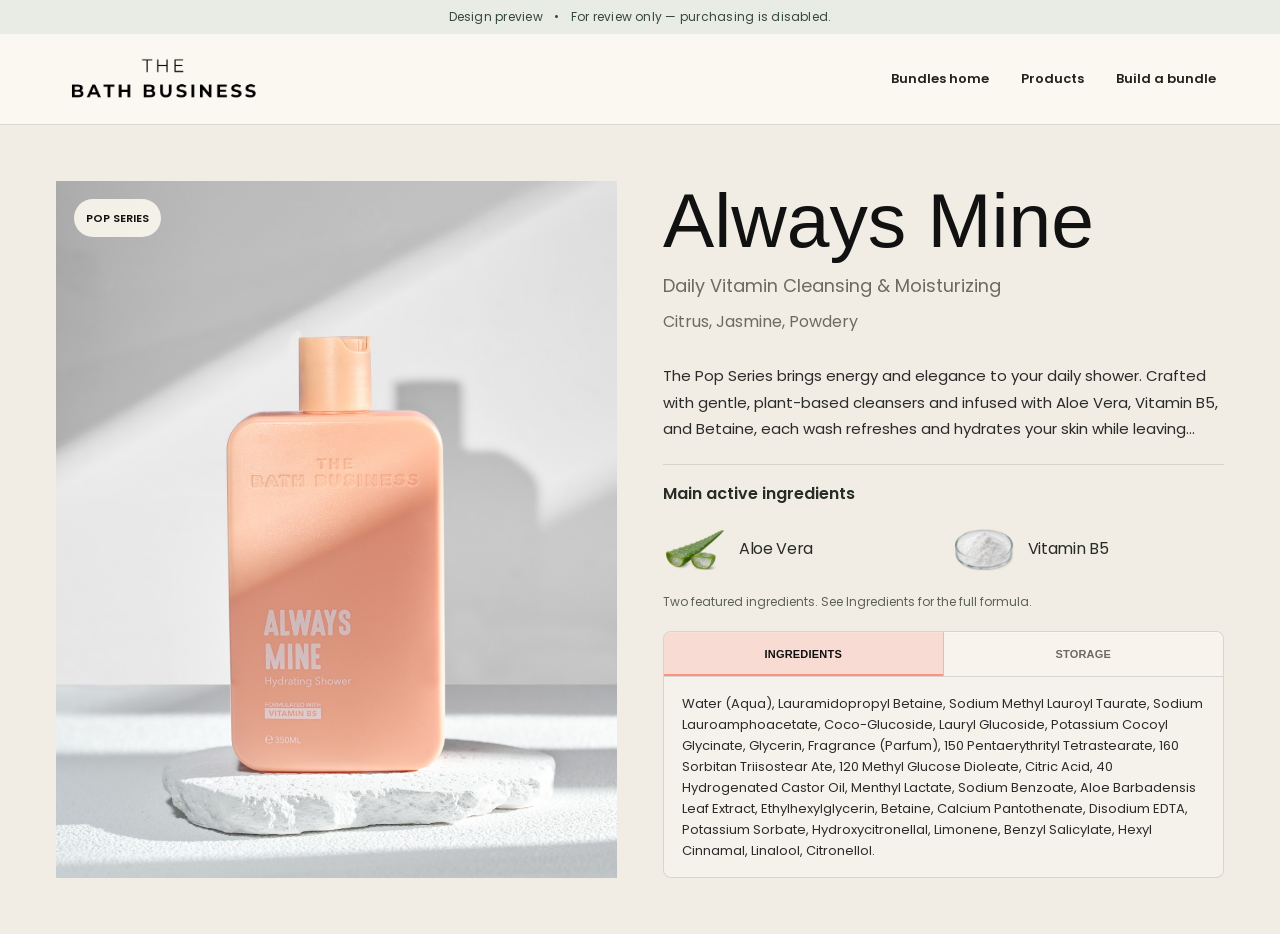
==== commit b19e38ed: "Remove added product navigation and review footer" ====
--- a/always-mine.html
+++ b/always-mine.html
@@ -1,4 +1,5 @@
-<!doctype html><html lang="en"><head><meta charset="utf-8"><meta name="viewport" content="width=device-width,initial-scale=1"><meta name="robots" content="noindex,nofollow,noarchive"><meta name="referrer" content="no-referrer"><meta http-equiv="Content-Security-Policy" content="default-src 'self'; img-src 'self' data:; style-src 'self' 'unsafe-inline'; script-src 'self'; font-src 'self' data:; connect-src 'none'; form-action 'none'; base-uri 'none'; object-src 'none'"><title>Always Mine — The Bath Business design preview</title><link rel="stylesheet" href="assets/809b7d1d090533.css"><link rel="stylesheet" href="assets/2fee33ca6c2b8c.css"><link rel="stylesheet" href="assets/0302ac45564b8c.css"><link rel="stylesheet" href="assets/9b253723cb7213.css"><link rel="stylesheet" href="assets/02fe07b99c082a.css"><link rel="stylesheet" href="assets/12ef0143fb33bf.css"><style>
+<!DOCTYPE html>
+<html lang="en"><head><meta charset="utf-8"/><meta content="width=device-width,initial-scale=1" name="viewport"/><meta content="noindex,nofollow,noarchive" name="robots"/><meta content="no-referrer" name="referrer"/><meta content="default-src 'self'; img-src 'self' data:; style-src 'self' 'unsafe-inline'; script-src 'self'; font-src 'self' data:; connect-src 'none'; form-action 'none'; base-uri 'none'; object-src 'none'" http-equiv="Content-Security-Policy"/><title>Always Mine — The Bath Business design preview</title><link href="assets/809b7d1d090533.css" rel="stylesheet"/><link href="assets/2fee33ca6c2b8c.css" rel="stylesheet"/><link href="assets/0302ac45564b8c.css" rel="stylesheet"/><link href="assets/9b253723cb7213.css" rel="stylesheet"/><link href="assets/02fe07b99c082a.css" rel="stylesheet"/><link href="assets/12ef0143fb33bf.css" rel="stylesheet"/><style>
   html body.single-product .elementor-location-header.tbb-single-product-header-space:has(> .she-header){
     min-height:max(var(--tbb-single-product-header-flow,0px),0px);
     margin-bottom:min(var(--tbb-single-product-header-flow,0px),0px);
@@ -127,4 +128,5 @@
   @media (prefers-reduced-motion:reduce){
     .tbb-single2 *{transition-duration:.001ms !important}
   }
-</style><link rel="stylesheet" href="assets/review.css"></head><body class="wp-singular product-template-default single single-product postid-3601 wp-custom-logo wp-embed-responsive wp-theme-hello-elementor theme-hello-elementor tbb-preview-header tbb-info-sample tbb-info-ingredients-alt tbb-info-ingredients-compact woocommerce woocommerce-page woocommerce-no-js hello-elementor-default elementor-default elementor-kit-20 elementor-page-394 review-site"><a class="review-skip" href="#review-content">Skip to content</a><div class="review-ribbon">Design preview <span>•</span> For review only — purchasing is disabled.</div><header class="review-header"><a class="review-brand" href="index.html" aria-label="The Bath Business home"><img src="assets/logo.png" alt="The Bath Business" width="200" height="60"></a><nav aria-label="Design preview pages"><a href="index.html">Bundles home</a><a href="products.html">Products</a><a href="bundles.html">Build a bundle</a></nav></header><div id="review-content"><section class="tbb-single2" data-tbb-single-product="3601"><div class="tbb-single2__wrap"><div class="tbb-single2__grid"><div class="tbb-single2__left"><div class="tbb-single2__media"><div class="tbb-single2__hero-img"><span class="tbb-single2__badge">Pop Series</span><img alt="Always Mine" class="tbb-single2__hero-media" decoding="async" fetchpriority="high" loading="eager" src="assets/c191895528dc7c.jpeg"/></div></div><div class="tbb-single2__tabs tbb-single2__tabs--desktop" data-tbb-product-tabs=""><div aria-label="Always Mine product details" class="tbb-single2__tab-list" role="tablist"><button aria-controls="tbb-single2-panel-3601-desktop-ingredients" aria-selected="true" class="tbb-single2__tab-button is-active" id="tbb-single2-tab-3601-desktop-ingredients" role="tab" tabindex="0" type="button">Ingredients</button><button aria-controls="tbb-single2-panel-3601-desktop-storage" aria-selected="false" class="tbb-single2__tab-button" id="tbb-single2-tab-3601-desktop-storage" role="tab" tabindex="-1" type="button">Storage</button></div><div aria-labelledby="tbb-single2-tab-3601-desktop-ingredients" class="tbb-single2__tab-panel is-active" id="tbb-single2-panel-3601-desktop-ingredients" role="tabpanel"><p>Water (Aqua), Lauramidopropyl Betaine, Sodium Methyl Lauroyl Taurate, Sodium Lauroamphoacetate, Coco-Glucoside, Lauryl Glucoside, Potassium Cocoyl Glycinate, Glycerin, Fragrance (Parfum), 150 Pentaerythrityl Tetrastearate, 160 Sorbitan Triisostear Ate, 120 Methyl Glucose Dioleate, Citric Acid, 40 Hydrogenated Castor Oil, Menthyl Lactate, Sodium Benzoate, Aloe Barbadensis Leaf Extract, Ethylhexylglycerin, Betaine, Calcium Pantothenate, Disodium EDTA, Potassium Sorbate, Hydroxycitronellal, Limonene, Benzyl Salicylate, Hexyl Cinnamal, Linalool, Citronellol.</p></div><div aria-labelledby="tbb-single2-tab-3601-desktop-storage" class="tbb-single2__tab-panel" id="tbb-single2-panel-3601-desktop-storage" role="tabpanel"><p>Keep the bottle closed after use and store it in a cool, dry area away from direct sunlight.</p></div></div></div><div class="tbb-single2__info"><h1>Always Mine</h1><p class="tbb-single2__benefit">Daily Vitamin Cleansing &amp; Moisturizing</p><p class="tbb-single2__scent">Citrus, Jasmine, Powdery</p><p class="tbb-single2__desc">The Pop Series brings energy and elegance to your daily shower. Crafted with gentle, plant-based cleansers and infused with Aloe Vera, Vitamin B5, and Betaine, each wash refreshes and hydrates your skin while leaving...</p><div class="tbb-single2__tabs tbb-single2__tabs--mobile" data-tbb-product-tabs=""><div aria-label="Always Mine product details" class="tbb-single2__tab-list" role="tablist"><button aria-controls="tbb-single2-panel-3601-mobile-ingredients" aria-selected="true" class="tbb-single2__tab-button is-active" id="tbb-single2-tab-3601-mobile-ingredients" role="tab" tabindex="0" type="button">Ingredients</button><button aria-controls="tbb-single2-panel-3601-mobile-storage" aria-selected="false" class="tbb-single2__tab-button" id="tbb-single2-tab-3601-mobile-storage" role="tab" tabindex="-1" type="button">Storage</button></div><div aria-labelledby="tbb-single2-tab-3601-mobile-ingredients" class="tbb-single2__tab-panel is-active" id="tbb-single2-panel-3601-mobile-ingredients" role="tabpanel"><p>Water (Aqua), Lauramidopropyl Betaine, Sodium Methyl Lauroyl Taurate, Sodium Lauroamphoacetate, Coco-Glucoside, Lauryl Glucoside, Potassium Cocoyl Glycinate, Glycerin, Fragrance (Parfum), 150 Pentaerythrityl Tetrastearate, 160 Sorbitan Triisostear Ate, 120 Methyl Glucose Dioleate, Citric Acid, 40 Hydrogenated Castor Oil, Menthyl Lactate, Sodium Benzoate, Aloe Barbadensis Leaf Extract, Ethylhexylglycerin, Betaine, Calcium Pantothenate, Disodium EDTA, Potassium Sorbate, Hydroxycitronellal, Limonene, Benzyl Salicylate, Hexyl Cinnamal, Linalool, Citronellol.</p></div><div aria-labelledby="tbb-single2-tab-3601-mobile-storage" class="tbb-single2__tab-panel" id="tbb-single2-panel-3601-mobile-storage" role="tabpanel"><p>Keep the bottle closed after use and store it in a cool, dry area away from direct sunlight.</p></div></div><section aria-labelledby="tbb-info-fragrance-title" class="tbb-info-fragrance"><h2 id="tbb-info-fragrance-title">Main active ingredients</h2><ul class="tbb-info-fragrance__grid"><li class="tbb-info-fragrance__note tbb-info-fragrance__note--aloe-vera"><div class="tbb-info-fragrance__art"><img alt="Cut aloe vera leaf with translucent gel" decoding="async" height="640" src="assets/8c8ec9af13b4ca.webp" width="640"/></div><h3>Aloe Vera</h3></li><li class="tbb-info-fragrance__note tbb-info-fragrance__note--vitamin-b5"><div class="tbb-info-fragrance__art"><img alt="Calcium pantothenate cosmetic raw material in a glass dish" decoding="async" height="640" src="assets/045f30d4c37d64.webp" width="640"/></div><h3>Vitamin B5</h3></li></ul><p class="tbb-info-fragrance__caption">Two featured ingredients. See Ingredients for the full formula.</p><div class="tbb-info-fragrance__story"><p class="tbb-info-fragrance__eyebrow">Everyday care</p><h3>Daily Vitamin Cleansing &amp; Moisturizing</h3><p>Crafted with gentle, plant-based cleansers and infused with Aloe Vera, Vitamin B5, and Betaine, each wash refreshes and hydrates your skin.</p></div></section></div></div></div></section><nav class="review-products" aria-label="Explore all eight products"><a href="no001.html">No. 001</a><a href="no002.html">No. 002</a><a href="no003.html">No. 003</a><a href="no004.html">No. 004</a><a aria-current="page" href="always-mine.html">Always Mine</a><a href="noir-crystal.html">Noir Crystal</a><a href="reality.html">Reality</a><a href="malibu-lemonade.html">Malibu Lemonade</a></nav></div><footer class="review-footer"><p>The Bath Business · Design review</p><nav aria-label="Preview footer"><a href="index.html">Bundles home</a><a href="products.html">All products</a><a href="bundles.html">Bundle builder</a></nav><p class="review-footer-note">A selection of the proposed website design. Product choices are demonstrations; no orders or payments are taken.</p></footer><script src="assets/review.js" defer></script></body></html>
+</style><link href="assets/review.css" rel="stylesheet"/></head><body class="wp-singular product-template-default single single-product postid-3601 wp-custom-logo wp-embed-responsive wp-theme-hello-elementor theme-hello-elementor tbb-preview-header tbb-info-sample tbb-info-ingredients-alt tbb-info-ingredients-compact woocommerce woocommerce-page woocommerce-no-js hello-elementor-default elementor-default elementor-kit-20 elementor-page-394 review-site"><a class="review-skip" href="#review-content">Skip to content</a><div class="review-ribbon">Design preview <span>•</span> For review only — purchasing is disabled.</div><header class="review-header"><a aria-label="The Bath Business home" class="review-brand" href="index.html"><img alt="The Bath Business" height="60" src="assets/logo.png" width="200"/></a><nav aria-label="Design preview pages"><a href="index.html">Bundles home</a><a href="products.html">Products</a><a href="bundles.html">Build a bundle</a></nav></header><div id="review-content"><section class="tbb-single2" data-tbb-single-product="3601"><div class="tbb-single2__wrap"><div class="tbb-single2__grid"><div class="tbb-single2__left"><div class="tbb-single2__media"><div class="tbb-single2__hero-img"><span class="tbb-single2__badge">Pop Series</span><img alt="Always Mine" class="tbb-single2__hero-media" decoding="async" fetchpriority="high" loading="eager" src="assets/c191895528dc7c.jpeg"/></div></div><div class="tbb-single2__tabs tbb-single2__tabs--desktop" data-tbb-product-tabs=""><div aria-label="Always Mine product details" class="tbb-single2__tab-list" role="tablist"><button aria-controls="tbb-single2-panel-3601-desktop-ingredients" aria-selected="true" class="tbb-single2__tab-button is-active" id="tbb-single2-tab-3601-desktop-ingredients" role="tab" tabindex="0" type="button">Ingredients</button><button aria-controls="tbb-single2-panel-3601-desktop-storage" aria-selected="false" class="tbb-single2__tab-button" id="tbb-single2-tab-3601-desktop-storage" role="tab" tabindex="-1" type="button">Storage</button></div><div aria-labelledby="tbb-single2-tab-3601-desktop-ingredients" class="tbb-single2__tab-panel is-active" id="tbb-single2-panel-3601-desktop-ingredients" role="tabpanel"><p>Water (Aqua), Lauramidopropyl Betaine, Sodium Methyl Lauroyl Taurate, Sodium Lauroamphoacetate, Coco-Glucoside, Lauryl Glucoside, Potassium Cocoyl Glycinate, Glycerin, Fragrance (Parfum), 150 Pentaerythrityl Tetrastearate, 160 Sorbitan Triisostear Ate, 120 Methyl Glucose Dioleate, Citric Acid, 40 Hydrogenated Castor Oil, Menthyl Lactate, Sodium Benzoate, Aloe Barbadensis Leaf Extract, Ethylhexylglycerin, Betaine, Calcium Pantothenate, Disodium EDTA, Potassium Sorbate, Hydroxycitronellal, Limonene, Benzyl Salicylate, Hexyl Cinnamal, Linalool, Citronellol.</p></div><div aria-labelledby="tbb-single2-tab-3601-desktop-storage" class="tbb-single2__tab-panel" id="tbb-single2-panel-3601-desktop-storage" role="tabpanel"><p>Keep the bottle closed after use and store it in a cool, dry area away from direct sunlight.</p></div></div></div><div class="tbb-single2__info"><h1>Always Mine</h1><p class="tbb-single2__benefit">Daily Vitamin Cleansing &amp; Moisturizing</p><p class="tbb-single2__scent">Citrus, Jasmine, Powdery</p><p class="tbb-single2__desc">The Pop Series brings energy and elegance to your daily shower. Crafted with gentle, plant-based cleansers and infused with Aloe Vera, Vitamin B5, and Betaine, each wash refreshes and hydrates your skin while leaving...</p><div class="tbb-single2__tabs tbb-single2__tabs--mobile" data-tbb-product-tabs=""><div aria-label="Always Mine product details" class="tbb-single2__tab-list" role="tablist"><button aria-controls="tbb-single2-panel-3601-mobile-ingredients" aria-selected="true" class="tbb-single2__tab-button is-active" id="tbb-single2-tab-3601-mobile-ingredients" role="tab" tabindex="0" type="button">Ingredients</button><button aria-controls="tbb-single2-panel-3601-mobile-storage" aria-selected="false" class="tbb-single2__tab-button" id="tbb-single2-tab-3601-mobile-storage" role="tab" tabindex="-1" type="button">Storage</button></div><div aria-labelledby="tbb-single2-tab-3601-mobile-ingredients" class="tbb-single2__tab-panel is-active" id="tbb-single2-panel-3601-mobile-ingredients" role="tabpanel"><p>Water (Aqua), Lauramidopropyl Betaine, Sodium Methyl Lauroyl Taurate, Sodium Lauroamphoacetate, Coco-Glucoside, Lauryl Glucoside, Potassium Cocoyl Glycinate, Glycerin, Fragrance (Parfum), 150 Pentaerythrityl Tetrastearate, 160 Sorbitan Triisostear Ate, 120 Methyl Glucose Dioleate, Citric Acid, 40 Hydrogenated Castor Oil, Menthyl Lactate, Sodium Benzoate, Aloe Barbadensis Leaf Extract, Ethylhexylglycerin, Betaine, Calcium Pantothenate, Disodium EDTA, Potassium Sorbate, Hydroxycitronellal, Limonene, Benzyl Salicylate, Hexyl Cinnamal, Linalool, Citronellol.</p></div><div aria-labelledby="tbb-single2-tab-3601-mobile-storage" class="tbb-single2__tab-panel" id="tbb-single2-panel-3601-mobile-storage" role="tabpanel"><p>Keep the bottle closed after use and store it in a cool, dry area away from direct sunlight.</p></div></div><section aria-labelledby="tbb-info-fragrance-title" class="tbb-info-fragrance"><h2 id="tbb-info-fragrance-title">Main active ingredients</h2><ul class="tbb-info-fragrance__grid"><li class="tbb-info-fragrance__note tbb-info-fragrance__note--aloe-vera"><div class="tbb-info-fragrance__art"><img alt="Cut aloe vera leaf with translucent gel" decoding="async" height="640" src="assets/8c8ec9af13b4ca.webp" width="640"/></div><h3>Aloe Vera</h3></li><li class="tbb-info-fragrance__note tbb-info-fragrance__note--vitamin-b5"><div class="tbb-info-fragrance__art"><img alt="Calcium pantothenate cosmetic raw material in a glass dish" decoding="async" height="640" src="assets/045f30d4c37d64.webp" width="640"/></div><h3>Vitamin B5</h3></li></ul><p class="tbb-info-fragrance__caption">Two featured ingredients. See Ingredients for the full formula.</p><div class="tbb-info-fragrance__story"><p class="tbb-info-fragrance__eyebrow">Everyday care</p><h3>Daily Vitamin Cleansing &amp; Moisturizing</h3><p>Crafted with gentle, plant-based cleansers and infused with Aloe Vera, Vitamin B5, and Betaine, each wash refreshes and hydrates your skin.</p></div></section></div></div></div></section></div><script defer="" src="assets/review.js"></script></body></html>
+
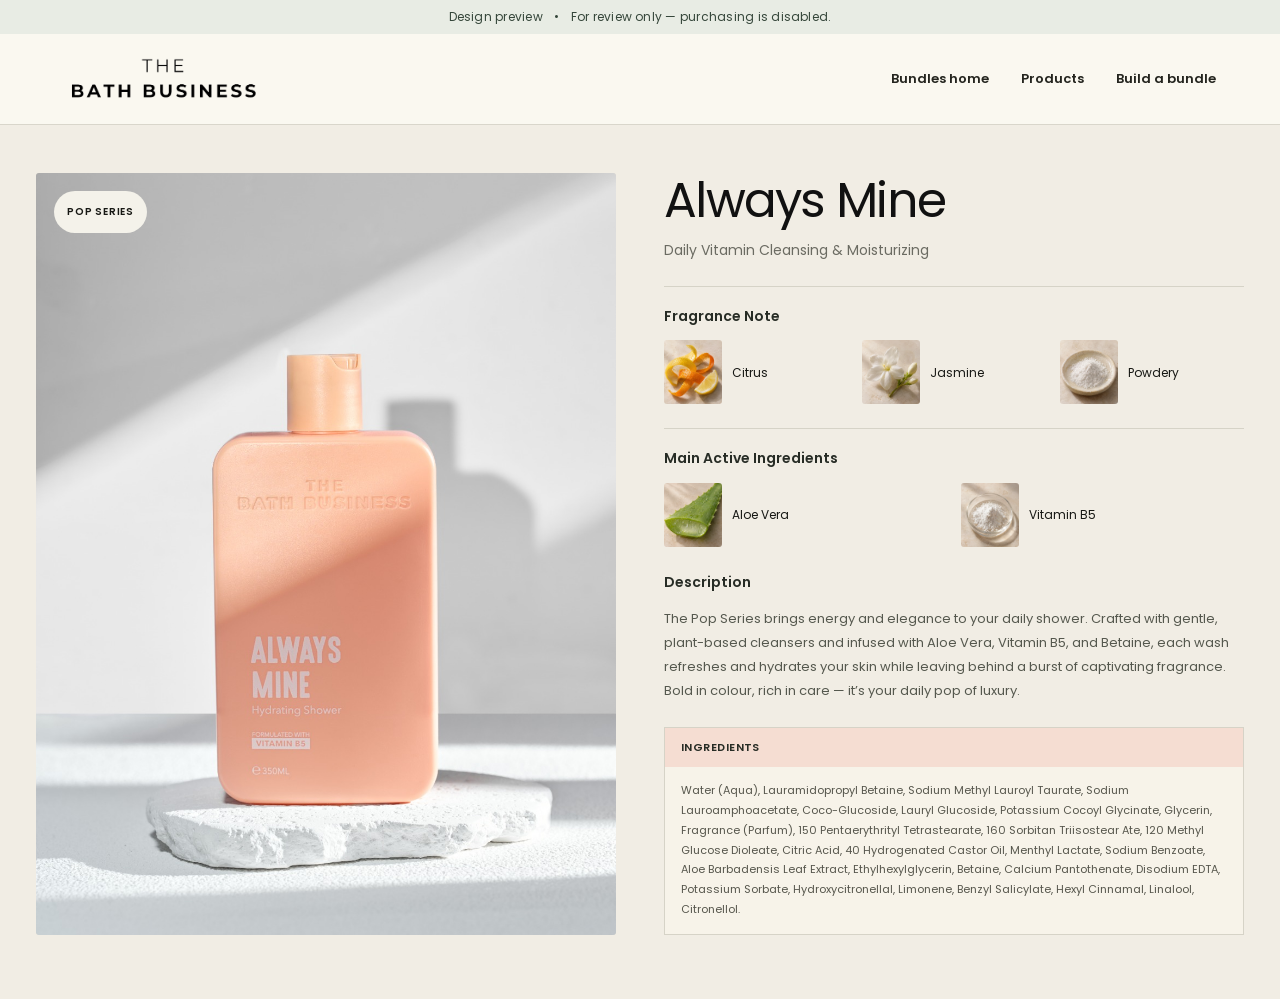
==== commit 1bb07de3: "Apply client revision deck pages 14 through 18" ====
--- a/always-mine.html
+++ b/always-mine.html
@@ -1,4 +1,5 @@
 <!DOCTYPE html>
+
 <html lang="en"><head><meta charset="utf-8"/><meta content="width=device-width,initial-scale=1" name="viewport"/><meta content="noindex,nofollow,noarchive" name="robots"/><meta content="no-referrer" name="referrer"/><meta content="default-src 'self'; img-src 'self' data:; style-src 'self' 'unsafe-inline'; script-src 'self'; font-src 'self' data:; connect-src 'none'; form-action 'none'; base-uri 'none'; object-src 'none'" http-equiv="Content-Security-Policy"/><title>Always Mine — The Bath Business design preview</title><link href="assets/809b7d1d090533.css" rel="stylesheet"/><link href="assets/2fee33ca6c2b8c.css" rel="stylesheet"/><link href="assets/0302ac45564b8c.css" rel="stylesheet"/><link href="assets/9b253723cb7213.css" rel="stylesheet"/><link href="assets/02fe07b99c082a.css" rel="stylesheet"/><link href="assets/12ef0143fb33bf.css" rel="stylesheet"/><style>
   html body.single-product .elementor-location-header.tbb-single-product-header-space:has(> .she-header){
     min-height:max(var(--tbb-single-product-header-flow,0px),0px);
@@ -128,5 +129,16 @@
   @media (prefers-reduced-motion:reduce){
     .tbb-single2 *{transition-duration:.001ms !important}
   }
-</style><link href="assets/review.css" rel="stylesheet"/></head><body class="wp-singular product-template-default single single-product postid-3601 wp-custom-logo wp-embed-responsive wp-theme-hello-elementor theme-hello-elementor tbb-preview-header tbb-info-sample tbb-info-ingredients-alt tbb-info-ingredients-compact woocommerce woocommerce-page woocommerce-no-js hello-elementor-default elementor-default elementor-kit-20 elementor-page-394 review-site"><a class="review-skip" href="#review-content">Skip to content</a><div class="review-ribbon">Design preview <span>•</span> For review only — purchasing is disabled.</div><header class="review-header"><a aria-label="The Bath Business home" class="review-brand" href="index.html"><img alt="The Bath Business" height="60" src="assets/logo.png" width="200"/></a><nav aria-label="Design preview pages"><a href="index.html">Bundles home</a><a href="products.html">Products</a><a href="bundles.html">Build a bundle</a></nav></header><div id="review-content"><section class="tbb-single2" data-tbb-single-product="3601"><div class="tbb-single2__wrap"><div class="tbb-single2__grid"><div class="tbb-single2__left"><div class="tbb-single2__media"><div class="tbb-single2__hero-img"><span class="tbb-single2__badge">Pop Series</span><img alt="Always Mine" class="tbb-single2__hero-media" decoding="async" fetchpriority="high" loading="eager" src="assets/c191895528dc7c.jpeg"/></div></div><div class="tbb-single2__tabs tbb-single2__tabs--desktop" data-tbb-product-tabs=""><div aria-label="Always Mine product details" class="tbb-single2__tab-list" role="tablist"><button aria-controls="tbb-single2-panel-3601-desktop-ingredients" aria-selected="true" class="tbb-single2__tab-button is-active" id="tbb-single2-tab-3601-desktop-ingredients" role="tab" tabindex="0" type="button">Ingredients</button><button aria-controls="tbb-single2-panel-3601-desktop-storage" aria-selected="false" class="tbb-single2__tab-button" id="tbb-single2-tab-3601-desktop-storage" role="tab" tabindex="-1" type="button">Storage</button></div><div aria-labelledby="tbb-single2-tab-3601-desktop-ingredients" class="tbb-single2__tab-panel is-active" id="tbb-single2-panel-3601-desktop-ingredients" role="tabpanel"><p>Water (Aqua), Lauramidopropyl Betaine, Sodium Methyl Lauroyl Taurate, Sodium Lauroamphoacetate, Coco-Glucoside, Lauryl Glucoside, Potassium Cocoyl Glycinate, Glycerin, Fragrance (Parfum), 150 Pentaerythrityl Tetrastearate, 160 Sorbitan Triisostear Ate, 120 Methyl Glucose Dioleate, Citric Acid, 40 Hydrogenated Castor Oil, Menthyl Lactate, Sodium Benzoate, Aloe Barbadensis Leaf Extract, Ethylhexylglycerin, Betaine, Calcium Pantothenate, Disodium EDTA, Potassium Sorbate, Hydroxycitronellal, Limonene, Benzyl Salicylate, Hexyl Cinnamal, Linalool, Citronellol.</p></div><div aria-labelledby="tbb-single2-tab-3601-desktop-storage" class="tbb-single2__tab-panel" id="tbb-single2-panel-3601-desktop-storage" role="tabpanel"><p>Keep the bottle closed after use and store it in a cool, dry area away from direct sunlight.</p></div></div></div><div class="tbb-single2__info"><h1>Always Mine</h1><p class="tbb-single2__benefit">Daily Vitamin Cleansing &amp; Moisturizing</p><p class="tbb-single2__scent">Citrus, Jasmine, Powdery</p><p class="tbb-single2__desc">The Pop Series brings energy and elegance to your daily shower. Crafted with gentle, plant-based cleansers and infused with Aloe Vera, Vitamin B5, and Betaine, each wash refreshes and hydrates your skin while leaving...</p><div class="tbb-single2__tabs tbb-single2__tabs--mobile" data-tbb-product-tabs=""><div aria-label="Always Mine product details" class="tbb-single2__tab-list" role="tablist"><button aria-controls="tbb-single2-panel-3601-mobile-ingredients" aria-selected="true" class="tbb-single2__tab-button is-active" id="tbb-single2-tab-3601-mobile-ingredients" role="tab" tabindex="0" type="button">Ingredients</button><button aria-controls="tbb-single2-panel-3601-mobile-storage" aria-selected="false" class="tbb-single2__tab-button" id="tbb-single2-tab-3601-mobile-storage" role="tab" tabindex="-1" type="button">Storage</button></div><div aria-labelledby="tbb-single2-tab-3601-mobile-ingredients" class="tbb-single2__tab-panel is-active" id="tbb-single2-panel-3601-mobile-ingredients" role="tabpanel"><p>Water (Aqua), Lauramidopropyl Betaine, Sodium Methyl Lauroyl Taurate, Sodium Lauroamphoacetate, Coco-Glucoside, Lauryl Glucoside, Potassium Cocoyl Glycinate, Glycerin, Fragrance (Parfum), 150 Pentaerythrityl Tetrastearate, 160 Sorbitan Triisostear Ate, 120 Methyl Glucose Dioleate, Citric Acid, 40 Hydrogenated Castor Oil, Menthyl Lactate, Sodium Benzoate, Aloe Barbadensis Leaf Extract, Ethylhexylglycerin, Betaine, Calcium Pantothenate, Disodium EDTA, Potassium Sorbate, Hydroxycitronellal, Limonene, Benzyl Salicylate, Hexyl Cinnamal, Linalool, Citronellol.</p></div><div aria-labelledby="tbb-single2-tab-3601-mobile-storage" class="tbb-single2__tab-panel" id="tbb-single2-panel-3601-mobile-storage" role="tabpanel"><p>Keep the bottle closed after use and store it in a cool, dry area away from direct sunlight.</p></div></div><section aria-labelledby="tbb-info-fragrance-title" class="tbb-info-fragrance"><h2 id="tbb-info-fragrance-title">Main active ingredients</h2><ul class="tbb-info-fragrance__grid"><li class="tbb-info-fragrance__note tbb-info-fragrance__note--aloe-vera"><div class="tbb-info-fragrance__art"><img alt="Cut aloe vera leaf with translucent gel" decoding="async" height="640" src="assets/8c8ec9af13b4ca.webp" width="640"/></div><h3>Aloe Vera</h3></li><li class="tbb-info-fragrance__note tbb-info-fragrance__note--vitamin-b5"><div class="tbb-info-fragrance__art"><img alt="Calcium pantothenate cosmetic raw material in a glass dish" decoding="async" height="640" src="assets/045f30d4c37d64.webp" width="640"/></div><h3>Vitamin B5</h3></li></ul><p class="tbb-info-fragrance__caption">Two featured ingredients. See Ingredients for the full formula.</p><div class="tbb-info-fragrance__story"><p class="tbb-info-fragrance__eyebrow">Everyday care</p><h3>Daily Vitamin Cleansing &amp; Moisturizing</h3><p>Crafted with gentle, plant-based cleansers and infused with Aloe Vera, Vitamin B5, and Betaine, each wash refreshes and hydrates your skin.</p></div></section></div></div></div></section></div><script defer="" src="assets/review.js"></script></body></html>
-
+</style><link href="assets/review.css" rel="stylesheet"/><link data-revision="20261112" href="assets/revision-20261112/product-info.css" rel="stylesheet"/></head><body class="wp-singular product-template-default single single-product postid-3601 wp-custom-logo wp-embed-responsive wp-theme-hello-elementor theme-hello-elementor tbb-preview-header tbb-info-sample tbb-info-ingredients-alt tbb-info-ingredients-compact woocommerce woocommerce-page woocommerce-no-js hello-elementor-default elementor-default elementor-kit-20 elementor-page-394 review-site"><a class="review-skip" href="#review-content">Skip to content</a><div class="review-ribbon">Design preview <span>•</span> For review only — purchasing is disabled.</div><header class="review-header"><a aria-label="The Bath Business home" class="review-brand" href="index.html"><img alt="The Bath Business" height="60" src="assets/logo.png" width="200"/></a><nav aria-label="Design preview pages"><a href="index.html">Bundles home</a><a href="products.html">Products</a><a href="bundles.html">Build a bundle</a></nav></header><div id="review-content"><main class="tbb-single2 tbb-info-revision" id="main-content">
+<div class="tbb-info-revision__wrap">
+<div class="tbb-info-revision__photo">
+<span class="tbb-info-revision__series">Pop Series</span>
+<img alt="Always Mine" fetchpriority="high" height="1000" src="assets/revision-20261112/52f6f76fa698.jpeg" width="800"/>
+</div>
+<div class="tbb-info-revision__details">
+<header><h1>Always Mine</h1><p class="tbb-info-revision__benefit">Daily Vitamin Cleansing &amp; Moisturizing</p></header>
+<section aria-labelledby="fragrance-heading" class="tbb-info-materials"><h2 id="fragrance-heading">Fragrance Note</h2><ul class="tbb-info-materials__list"><li><div class="tbb-info-materials__photo"><img alt="Citrus" decoding="async" height="160" loading="lazy" src="assets/revision-20261112/fc1c3642c600.webp" width="160"/></div><span>Citrus</span></li><li><div class="tbb-info-materials__photo"><img alt="Jasmine" decoding="async" height="160" loading="lazy" src="assets/revision-20261112/04487f705014.webp" width="160"/></div><span>Jasmine</span></li><li><div class="tbb-info-materials__photo"><img alt="Powdery" decoding="async" height="160" loading="lazy" src="assets/revision-20261112/e6ce6c9a81e0.webp" width="160"/></div><span>Powdery</span></li></ul></section> <section aria-labelledby="actives-heading" class="tbb-info-materials"><h2 id="actives-heading">Main Active Ingredients</h2><ul class="tbb-info-materials__list"><li><div class="tbb-info-materials__photo"><img alt="Cut aloe vera leaf with translucent gel" decoding="async" height="160" loading="lazy" src="assets/revision-20261112/102798ab4ed4.webp" width="160"/></div><span>Aloe Vera</span></li><li><div class="tbb-info-materials__photo"><img alt="Calcium pantothenate cosmetic raw material in a glass dish" decoding="async" height="160" loading="lazy" src="assets/revision-20261112/02fd8d74c73e.webp" width="160"/></div><span>Vitamin B5</span></li></ul></section> <section aria-labelledby="description-heading" class="tbb-info-revision__description"><h2 id="description-heading">Description</h2><p>The Pop Series brings energy and elegance to your daily shower. Crafted with gentle, plant-based cleansers and infused with Aloe Vera, Vitamin B5, and Betaine, each wash refreshes and hydrates your skin while leaving behind a burst of captivating fragrance. Bold in colour, rich in care — it’s your daily pop of luxury.</p></section>
+<section aria-labelledby="ingredients-heading" class="tbb-info-revision__formula"><h2 id="ingredients-heading">Ingredients</h2><p>Water (Aqua), Lauramidopropyl Betaine, Sodium Methyl Lauroyl Taurate, Sodium Lauroamphoacetate, Coco-Glucoside, Lauryl Glucoside, Potassium Cocoyl Glycinate, Glycerin, Fragrance (Parfum), 150 Pentaerythrityl Tetrastearate, 160 Sorbitan Triisostear Ate, 120 Methyl Glucose Dioleate, Citric Acid, 40 Hydrogenated Castor Oil, Menthyl Lactate, Sodium Benzoate, Aloe Barbadensis Leaf Extract, Ethylhexylglycerin, Betaine, Calcium Pantothenate, Disodium EDTA, Potassium Sorbate, Hydroxycitronellal, Limonene, Benzyl Salicylate, Hexyl Cinnamal, Linalool, Citronellol.</p></section>
+</div>
+</div>
+</main></div><script defer="" src="assets/review.js"></script></body></html>
--- a/assets/revision-20261112/product-info.css
+++ b/assets/revision-20261112/product-info.css
@@ -0,0 +1,27 @@
+/* Client deck item18: same content order at desktop, tablet and mobile. */
+html body .tbb-single2.tbb-info-revision{background:#f1ede4;color:#171814;font-family:'Poppins',Arial,sans-serif}
+.tbb-info-revision *{box-sizing:border-box}
+.tbb-info-revision__wrap{display:grid;grid-template-columns:repeat(2,minmax(0,1fr));gap:48px;max-width:1320px;margin:auto;padding:48px 36px 64px}
+.tbb-info-revision__photo{position:relative;min-width:0;min-height:580px;overflow:hidden;background:#e8e2d6;border-radius:3px}
+.tbb-info-revision__photo>img{position:absolute;inset:0;width:100%;height:100%;object-fit:cover;object-position:center}
+.tbb-info-revision__series{position:absolute;z-index:1;left:18px;top:18px;padding:9px 13px;border-radius:999px;background:#faf8efeb;font-size:10px;font-weight:600;text-transform:uppercase;letter-spacing:.08em}
+.tbb-info-revision__details{min-width:0}
+html body .tbb-single2.tbb-info-revision h1{font:400 clamp(32px,3.8vw,52px)/1.12 'Poppins',Arial,sans-serif!important;letter-spacing:-.035em;margin:0 0 12px;color:#171814;text-transform:none}
+.tbb-info-revision__benefit{font-size:14px;line-height:1.6;color:#6b6b62;margin:0}
+.tbb-info-revision h2{font:600 14px/1.4 'Poppins',Arial,sans-serif;letter-spacing:0;text-transform:none;margin:0 0 14px;color:#272c25}
+.tbb-info-materials{margin-top:24px;padding-top:20px;border-top:1px solid #d6d3c7}
+.tbb-info-revision .tbb-info-materials__list{display:grid;grid-template-columns:repeat(3,minmax(0,1fr));gap:14px;list-style:none;padding:0;margin:0}
+.tbb-info-materials__list:has(>li:nth-child(2):last-child){grid-template-columns:repeat(2,minmax(0,1fr))}
+.tbb-info-materials__list li{display:flex;align-items:center;gap:10px;min-width:0;margin:0;padding:0}
+.tbb-info-materials__photo{width:58px;height:64px;flex:none;overflow:hidden;border-radius:3px;background:#e9e5d9}
+.tbb-info-materials__photo img{width:100%;height:100%;object-fit:cover;display:block}
+.tbb-info-materials__list span{font-size:12px;line-height:1.45;overflow-wrap:break-word}
+.tbb-info-revision__description{margin-top:26px}
+.tbb-info-revision__description p{font-size:13px;line-height:1.85;color:#55584e;margin:0}
+.tbb-info-revision__formula{margin-top:24px;border:1px solid #d6d3c7;background:#f7f3e9}
+.tbb-info-revision__formula h2{padding:12px 16px;background:#f5ddd2;margin:0;font-size:11px;letter-spacing:.04em;text-transform:uppercase}
+.tbb-info-revision__formula p{font-size:11px;line-height:1.8;color:#56564c;margin:0;padding:14px 16px;overflow-wrap:anywhere}
+@media(hover:hover) and (pointer:fine) and (prefers-reduced-motion:no-preference){.tbb-info-materials__photo img{transition:transform .22s ease}.tbb-info-materials__photo:hover img{transform:scale(1.05)}}
+@media(max-width:1100px){.tbb-info-revision__wrap{gap:30px;padding:36px 28px 48px}.tbb-info-materials__list li{display:block}.tbb-info-materials__photo{width:100%;height:90px;margin-bottom:8px}.tbb-info-revision__photo{min-height:560px}}
+@media(max-width:760px){.tbb-info-revision__wrap{grid-template-columns:1fr;gap:28px;max-width:620px;padding:24px 20px 44px}.tbb-info-revision__photo{min-height:0;aspect-ratio:4/5}.tbb-info-revision h1{font-size:36px}.tbb-info-materials__photo{height:100px}.tbb-info-materials{margin-top:24px}.tbb-info-revision__formula{margin-top:24px}}
+@media(max-width:360px){.tbb-info-revision__wrap{padding-right:16px;padding-left:16px}.tbb-info-materials__list{gap:10px!important}.tbb-info-materials__photo{height:82px}.tbb-info-materials__list span{font-size:11px}}
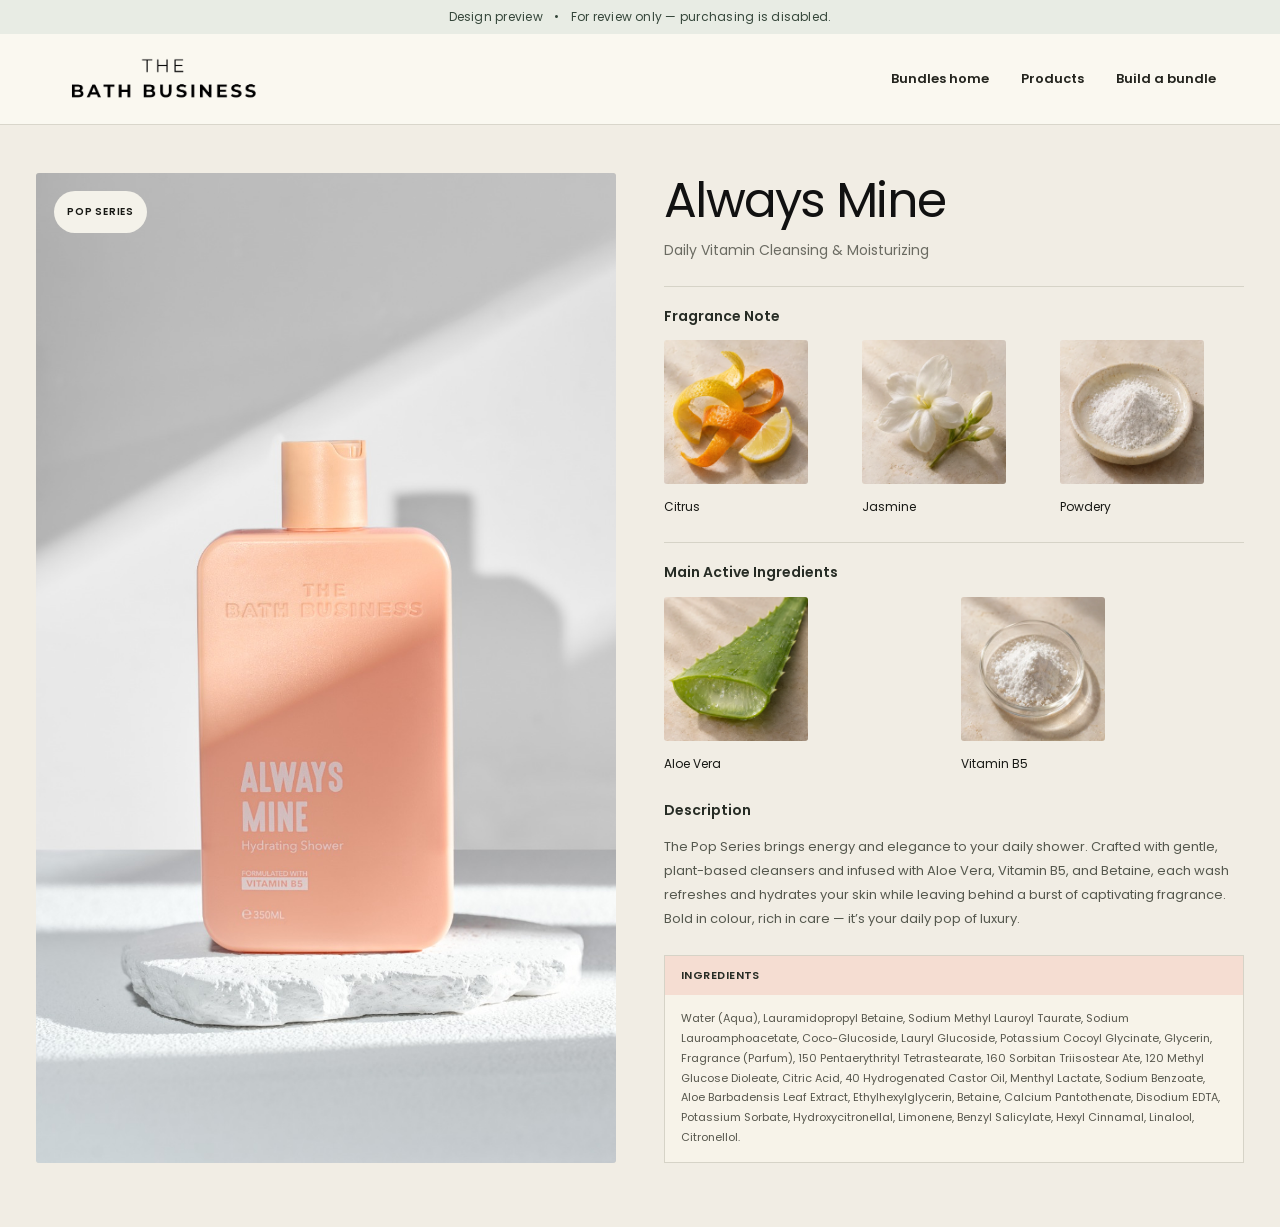
==== commit 92f47e10: "Enlarge fragrance and active ingredient photographs" ====
--- a/always-mine.html
+++ b/always-mine.html
@@ -129,7 +129,7 @@
   @media (prefers-reduced-motion:reduce){
     .tbb-single2 *{transition-duration:.001ms !important}
   }
-</style><link href="assets/review.css" rel="stylesheet"/><link data-revision="20261112" href="assets/revision-20261112/product-info.css" rel="stylesheet"/></head><body class="wp-singular product-template-default single single-product postid-3601 wp-custom-logo wp-embed-responsive wp-theme-hello-elementor theme-hello-elementor tbb-preview-header tbb-info-sample tbb-info-ingredients-alt tbb-info-ingredients-compact woocommerce woocommerce-page woocommerce-no-js hello-elementor-default elementor-default elementor-kit-20 elementor-page-394 review-site"><a class="review-skip" href="#review-content">Skip to content</a><div class="review-ribbon">Design preview <span>•</span> For review only — purchasing is disabled.</div><header class="review-header"><a aria-label="The Bath Business home" class="review-brand" href="index.html"><img alt="The Bath Business" height="60" src="assets/logo.png" width="200"/></a><nav aria-label="Design preview pages"><a href="index.html">Bundles home</a><a href="products.html">Products</a><a href="bundles.html">Build a bundle</a></nav></header><div id="review-content"><main class="tbb-single2 tbb-info-revision" id="main-content">
+</style><link href="assets/review.css" rel="stylesheet"/><link data-revision="20261112" href="assets/revision-20261112/product-info.css?v=e337c12d8a" rel="stylesheet"/></head><body class="wp-singular product-template-default single single-product postid-3601 wp-custom-logo wp-embed-responsive wp-theme-hello-elementor theme-hello-elementor tbb-preview-header tbb-info-sample tbb-info-ingredients-alt tbb-info-ingredients-compact woocommerce woocommerce-page woocommerce-no-js hello-elementor-default elementor-default elementor-kit-20 elementor-page-394 review-site"><a class="review-skip" href="#review-content">Skip to content</a><div class="review-ribbon">Design preview <span>•</span> For review only — purchasing is disabled.</div><header class="review-header"><a aria-label="The Bath Business home" class="review-brand" href="index.html"><img alt="The Bath Business" height="60" src="assets/logo.png" width="200"/></a><nav aria-label="Design preview pages"><a href="index.html">Bundles home</a><a href="products.html">Products</a><a href="bundles.html">Build a bundle</a></nav></header><div id="review-content"><main class="tbb-single2 tbb-info-revision" id="main-content">
 <div class="tbb-info-revision__wrap">
 <div class="tbb-info-revision__photo">
 <span class="tbb-info-revision__series">Pop Series</span>
--- a/assets/revision-20261112/product-info.css
+++ b/assets/revision-20261112/product-info.css
@@ -12,8 +12,8 @@
 .tbb-info-materials{margin-top:24px;padding-top:20px;border-top:1px solid #d6d3c7}
 .tbb-info-revision .tbb-info-materials__list{display:grid;grid-template-columns:repeat(3,minmax(0,1fr));gap:14px;list-style:none;padding:0;margin:0}
 .tbb-info-materials__list:has(>li:nth-child(2):last-child){grid-template-columns:repeat(2,minmax(0,1fr))}
-.tbb-info-materials__list li{display:flex;align-items:center;gap:10px;min-width:0;margin:0;padding:0}
-.tbb-info-materials__photo{width:58px;height:64px;flex:none;overflow:hidden;border-radius:3px;background:#e9e5d9}
+.tbb-info-materials__list li{display:block;min-width:0;margin:0;padding:0}
+.tbb-info-materials__photo{width:100%;max-width:144px;height:auto;aspect-ratio:1;margin-bottom:10px;overflow:hidden;border-radius:3px;background:#e9e5d9}
 .tbb-info-materials__photo img{width:100%;height:100%;object-fit:cover;display:block}
 .tbb-info-materials__list span{font-size:12px;line-height:1.45;overflow-wrap:break-word}
 .tbb-info-revision__description{margin-top:26px}
@@ -22,6 +22,6 @@
 .tbb-info-revision__formula h2{padding:12px 16px;background:#f5ddd2;margin:0;font-size:11px;letter-spacing:.04em;text-transform:uppercase}
 .tbb-info-revision__formula p{font-size:11px;line-height:1.8;color:#56564c;margin:0;padding:14px 16px;overflow-wrap:anywhere}
 @media(hover:hover) and (pointer:fine) and (prefers-reduced-motion:no-preference){.tbb-info-materials__photo img{transition:transform .22s ease}.tbb-info-materials__photo:hover img{transform:scale(1.05)}}
-@media(max-width:1100px){.tbb-info-revision__wrap{gap:30px;padding:36px 28px 48px}.tbb-info-materials__list li{display:block}.tbb-info-materials__photo{width:100%;height:90px;margin-bottom:8px}.tbb-info-revision__photo{min-height:560px}}
-@media(max-width:760px){.tbb-info-revision__wrap{grid-template-columns:1fr;gap:28px;max-width:620px;padding:24px 20px 44px}.tbb-info-revision__photo{min-height:0;aspect-ratio:4/5}.tbb-info-revision h1{font-size:36px}.tbb-info-materials__photo{height:100px}.tbb-info-materials{margin-top:24px}.tbb-info-revision__formula{margin-top:24px}}
-@media(max-width:360px){.tbb-info-revision__wrap{padding-right:16px;padding-left:16px}.tbb-info-materials__list{gap:10px!important}.tbb-info-materials__photo{height:82px}.tbb-info-materials__list span{font-size:11px}}
+@media(max-width:1100px){.tbb-info-revision__wrap{gap:30px;padding:36px 28px 48px}.tbb-info-revision__photo{min-height:560px}}
+@media(max-width:760px){.tbb-info-revision__wrap{grid-template-columns:1fr;gap:28px;max-width:620px;padding:24px 20px 44px}.tbb-info-revision__photo{min-height:0;aspect-ratio:4/5}.tbb-info-revision h1{font-size:36px}.tbb-info-materials{margin-top:24px}.tbb-info-revision__formula{margin-top:24px}}
+@media(max-width:360px){.tbb-info-revision__wrap{padding-right:16px;padding-left:16px}.tbb-info-materials__list{gap:10px!important}.tbb-info-materials__list span{font-size:11px}}
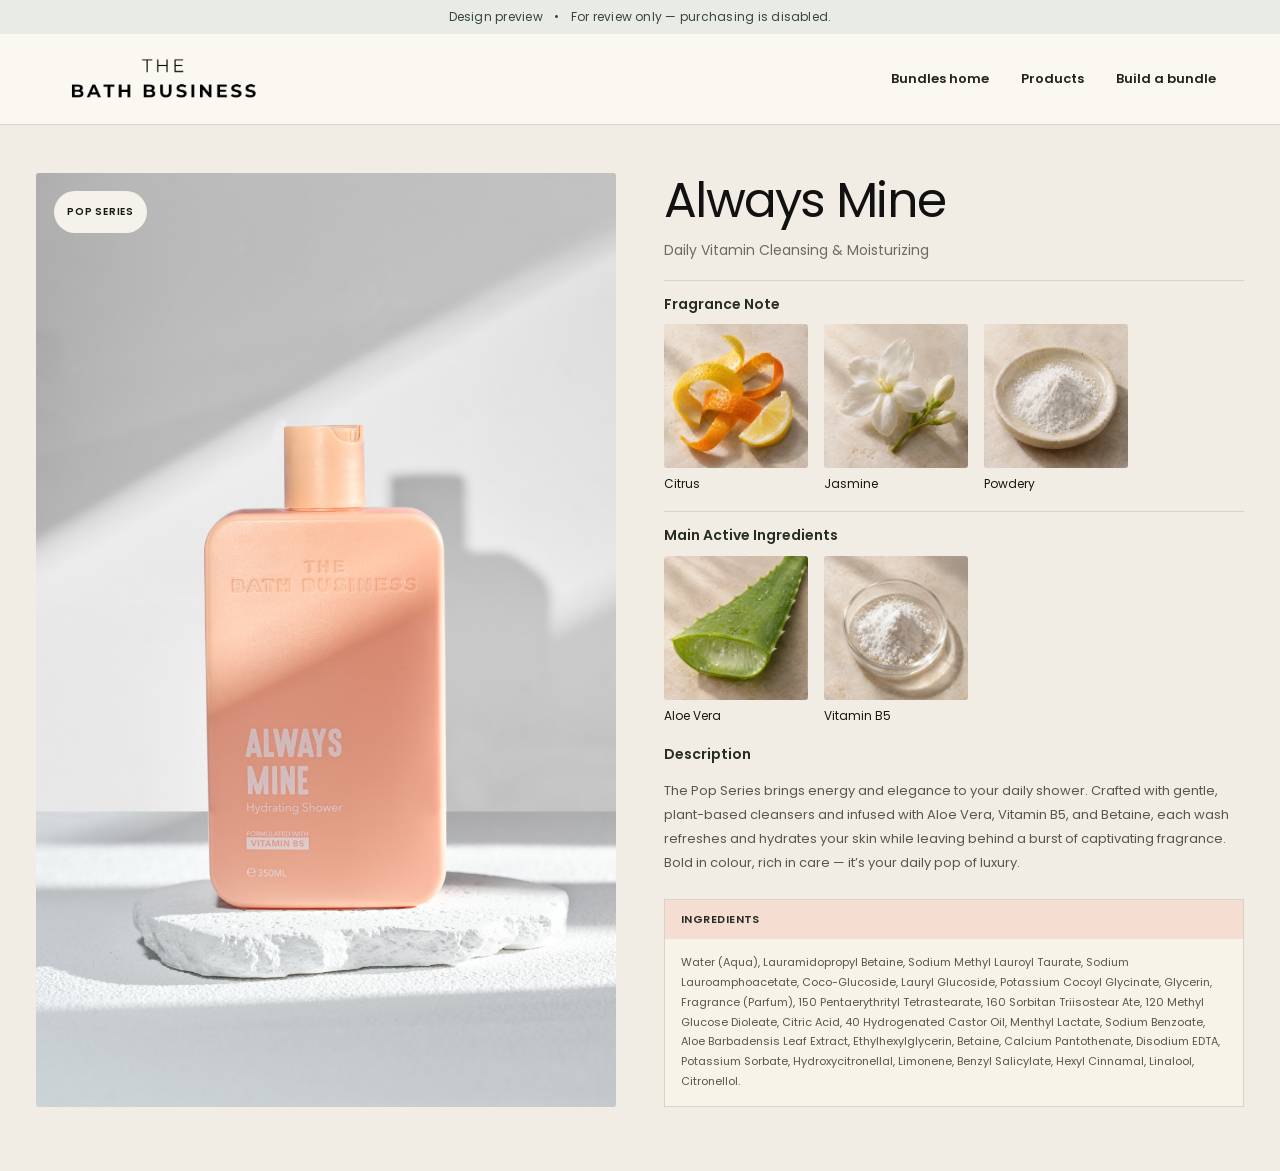
==== commit e25bf539: "Tighten and align fragrance and ingredient spacing" ====
--- a/always-mine.html
+++ b/always-mine.html
@@ -129,7 +129,7 @@
   @media (prefers-reduced-motion:reduce){
     .tbb-single2 *{transition-duration:.001ms !important}
   }
-</style><link href="assets/review.css" rel="stylesheet"/><link data-revision="20261112" href="assets/revision-20261112/product-info.css?v=e337c12d8a" rel="stylesheet"/></head><body class="wp-singular product-template-default single single-product postid-3601 wp-custom-logo wp-embed-responsive wp-theme-hello-elementor theme-hello-elementor tbb-preview-header tbb-info-sample tbb-info-ingredients-alt tbb-info-ingredients-compact woocommerce woocommerce-page woocommerce-no-js hello-elementor-default elementor-default elementor-kit-20 elementor-page-394 review-site"><a class="review-skip" href="#review-content">Skip to content</a><div class="review-ribbon">Design preview <span>•</span> For review only — purchasing is disabled.</div><header class="review-header"><a aria-label="The Bath Business home" class="review-brand" href="index.html"><img alt="The Bath Business" height="60" src="assets/logo.png" width="200"/></a><nav aria-label="Design preview pages"><a href="index.html">Bundles home</a><a href="products.html">Products</a><a href="bundles.html">Build a bundle</a></nav></header><div id="review-content"><main class="tbb-single2 tbb-info-revision" id="main-content">
+</style><link href="assets/review.css" rel="stylesheet"/><link data-revision="20261112" href="assets/revision-20261112/product-info.css?v=f8668c675f" rel="stylesheet"/></head><body class="wp-singular product-template-default single single-product postid-3601 wp-custom-logo wp-embed-responsive wp-theme-hello-elementor theme-hello-elementor tbb-preview-header tbb-info-sample tbb-info-ingredients-alt tbb-info-ingredients-compact woocommerce woocommerce-page woocommerce-no-js hello-elementor-default elementor-default elementor-kit-20 elementor-page-394 review-site"><a class="review-skip" href="#review-content">Skip to content</a><div class="review-ribbon">Design preview <span>•</span> For review only — purchasing is disabled.</div><header class="review-header"><a aria-label="The Bath Business home" class="review-brand" href="index.html"><img alt="The Bath Business" height="60" src="assets/logo.png" width="200"/></a><nav aria-label="Design preview pages"><a href="index.html">Bundles home</a><a href="products.html">Products</a><a href="bundles.html">Build a bundle</a></nav></header><div id="review-content"><main class="tbb-single2 tbb-info-revision" id="main-content">
 <div class="tbb-info-revision__wrap">
 <div class="tbb-info-revision__photo">
 <span class="tbb-info-revision__series">Pop Series</span>
--- a/assets/revision-20261112/product-info.css
+++ b/assets/revision-20261112/product-info.css
@@ -9,19 +9,19 @@
 html body .tbb-single2.tbb-info-revision h1{font:400 clamp(32px,3.8vw,52px)/1.12 'Poppins',Arial,sans-serif!important;letter-spacing:-.035em;margin:0 0 12px;color:#171814;text-transform:none}
 .tbb-info-revision__benefit{font-size:14px;line-height:1.6;color:#6b6b62;margin:0}
 .tbb-info-revision h2{font:600 14px/1.4 'Poppins',Arial,sans-serif;letter-spacing:0;text-transform:none;margin:0 0 14px;color:#272c25}
-.tbb-info-materials{margin-top:24px;padding-top:20px;border-top:1px solid #d6d3c7}
-.tbb-info-revision .tbb-info-materials__list{display:grid;grid-template-columns:repeat(3,minmax(0,1fr));gap:14px;list-style:none;padding:0;margin:0}
-.tbb-info-materials__list:has(>li:nth-child(2):last-child){grid-template-columns:repeat(2,minmax(0,1fr))}
+.tbb-info-materials{margin-top:18px;padding-top:14px;border-top:1px solid #d6d3c7}
+.tbb-info-revision .tbb-info-materials__list{display:grid;grid-template-columns:repeat(3,minmax(0,1fr));gap:12px 16px;width:100%;max-width:464px;list-style:none;padding:0;margin:0}
+.tbb-info-revision .tbb-info-materials h2{margin-bottom:10px}
 .tbb-info-materials__list li{display:block;min-width:0;margin:0;padding:0}
-.tbb-info-materials__photo{width:100%;max-width:144px;height:auto;aspect-ratio:1;margin-bottom:10px;overflow:hidden;border-radius:3px;background:#e9e5d9}
+.tbb-info-materials__photo{width:100%;max-width:144px;height:auto;aspect-ratio:1;margin-bottom:7px;overflow:hidden;border-radius:3px;background:#e9e5d9}
 .tbb-info-materials__photo img{width:100%;height:100%;object-fit:cover;display:block}
-.tbb-info-materials__list span{font-size:12px;line-height:1.45;overflow-wrap:break-word}
-.tbb-info-revision__description{margin-top:26px}
+.tbb-info-materials__list span{display:block;font-size:12px;line-height:1.5;overflow-wrap:break-word}
+.tbb-info-revision__description{margin-top:20px}
 .tbb-info-revision__description p{font-size:13px;line-height:1.85;color:#55584e;margin:0}
 .tbb-info-revision__formula{margin-top:24px;border:1px solid #d6d3c7;background:#f7f3e9}
 .tbb-info-revision__formula h2{padding:12px 16px;background:#f5ddd2;margin:0;font-size:11px;letter-spacing:.04em;text-transform:uppercase}
 .tbb-info-revision__formula p{font-size:11px;line-height:1.8;color:#56564c;margin:0;padding:14px 16px;overflow-wrap:anywhere}
 @media(hover:hover) and (pointer:fine) and (prefers-reduced-motion:no-preference){.tbb-info-materials__photo img{transition:transform .22s ease}.tbb-info-materials__photo:hover img{transform:scale(1.05)}}
 @media(max-width:1100px){.tbb-info-revision__wrap{gap:30px;padding:36px 28px 48px}.tbb-info-revision__photo{min-height:560px}}
-@media(max-width:760px){.tbb-info-revision__wrap{grid-template-columns:1fr;gap:28px;max-width:620px;padding:24px 20px 44px}.tbb-info-revision__photo{min-height:0;aspect-ratio:4/5}.tbb-info-revision h1{font-size:36px}.tbb-info-materials{margin-top:24px}.tbb-info-revision__formula{margin-top:24px}}
+@media(max-width:760px){.tbb-info-revision__wrap{grid-template-columns:1fr;gap:28px;max-width:620px;padding:24px 20px 44px}.tbb-info-revision__photo{min-height:0;aspect-ratio:4/5}.tbb-info-revision h1{font-size:36px}.tbb-info-materials{margin-top:18px}.tbb-info-revision__formula{margin-top:24px}}
 @media(max-width:360px){.tbb-info-revision__wrap{padding-right:16px;padding-left:16px}.tbb-info-materials__list{gap:10px!important}.tbb-info-materials__list span{font-size:11px}}
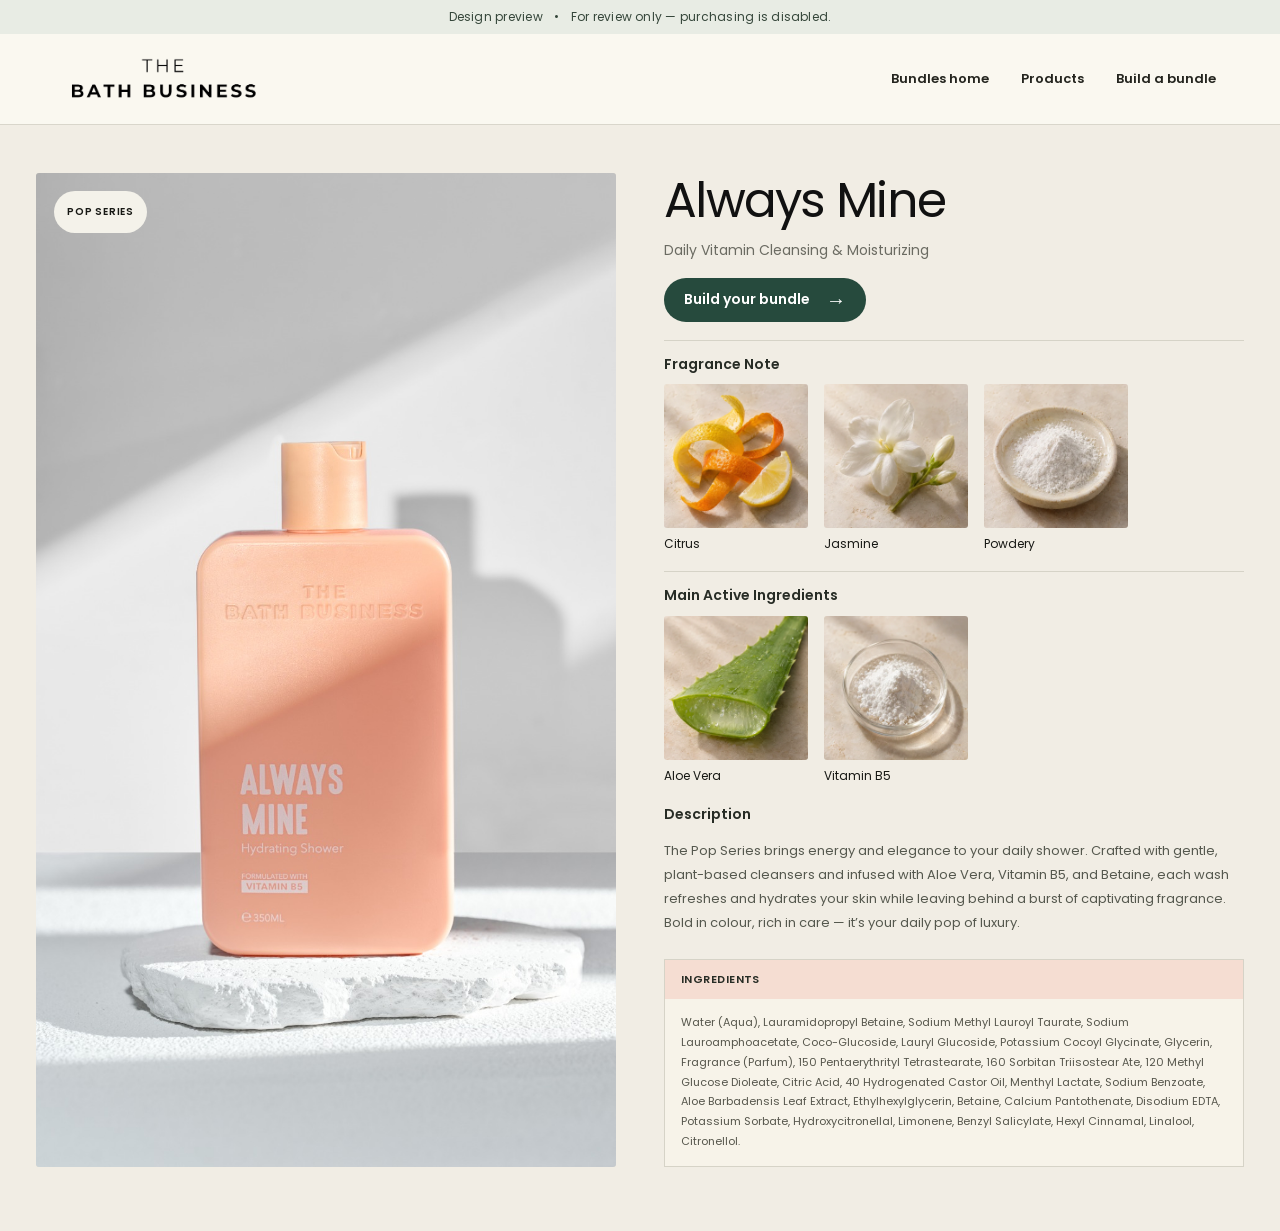
==== commit 5f24aed8: "Link the catalogue and fragrance pages to the bundle builder" ====
--- a/always-mine.html
+++ b/always-mine.html
@@ -129,14 +129,15 @@
   @media (prefers-reduced-motion:reduce){
     .tbb-single2 *{transition-duration:.001ms !important}
   }
-</style><link href="assets/review.css" rel="stylesheet"/><link data-revision="20261112" href="assets/revision-20261112/product-info.css?v=f8668c675f" rel="stylesheet"/></head><body class="wp-singular product-template-default single single-product postid-3601 wp-custom-logo wp-embed-responsive wp-theme-hello-elementor theme-hello-elementor tbb-preview-header tbb-info-sample tbb-info-ingredients-alt tbb-info-ingredients-compact woocommerce woocommerce-page woocommerce-no-js hello-elementor-default elementor-default elementor-kit-20 elementor-page-394 review-site"><a class="review-skip" href="#review-content">Skip to content</a><div class="review-ribbon">Design preview <span>•</span> For review only — purchasing is disabled.</div><header class="review-header"><a aria-label="The Bath Business home" class="review-brand" href="index.html"><img alt="The Bath Business" height="60" src="assets/logo.png" width="200"/></a><nav aria-label="Design preview pages"><a href="index.html">Bundles home</a><a href="products.html">Products</a><a href="bundles.html">Build a bundle</a></nav></header><div id="review-content"><main class="tbb-single2 tbb-info-revision" id="main-content">
+</style><link href="assets/review.css" rel="stylesheet"/><link data-revision="20261112" href="assets/revision-20261112/product-info.css?v=bf9134dbf3" rel="stylesheet"/></head><body class="wp-singular product-template-default single single-product postid-3601 wp-custom-logo wp-embed-responsive wp-theme-hello-elementor theme-hello-elementor tbb-preview-header tbb-info-sample tbb-info-ingredients-alt tbb-info-ingredients-compact woocommerce woocommerce-page woocommerce-no-js hello-elementor-default elementor-default elementor-kit-20 elementor-page-394 review-site"><a class="review-skip" href="#review-content">Skip to content</a><div class="review-ribbon">Design preview <span>•</span> For review only — purchasing is disabled.</div><header class="review-header"><a aria-label="The Bath Business home" class="review-brand" href="index.html"><img alt="The Bath Business" height="60" src="assets/logo.png" width="200"/></a><nav aria-label="Design preview pages"><a href="index.html">Bundles home</a><a href="products.html">Products</a><a href="bundles.html">Build a bundle</a></nav></header><div id="review-content"><main class="tbb-single2 tbb-info-revision" id="main-content">
 <div class="tbb-info-revision__wrap">
 <div class="tbb-info-revision__photo">
 <span class="tbb-info-revision__series">Pop Series</span>
 <img alt="Always Mine" fetchpriority="high" height="1000" src="assets/revision-20261112/52f6f76fa698.jpeg" width="800"/>
 </div>
 <div class="tbb-info-revision__details">
-<header><h1>Always Mine</h1><p class="tbb-info-revision__benefit">Daily Vitamin Cleansing &amp; Moisturizing</p></header>
+<header><h1>Always Mine</h1><p class="tbb-info-revision__benefit">Daily Vitamin Cleansing &amp; Moisturizing</p>
+<a class="tbb-info-bundle-link" href="bundles.html">Build your bundle<span aria-hidden="true">→</span></a> </header>
 <section aria-labelledby="fragrance-heading" class="tbb-info-materials"><h2 id="fragrance-heading">Fragrance Note</h2><ul class="tbb-info-materials__list"><li><div class="tbb-info-materials__photo"><img alt="Citrus" decoding="async" height="160" loading="lazy" src="assets/revision-20261112/fc1c3642c600.webp" width="160"/></div><span>Citrus</span></li><li><div class="tbb-info-materials__photo"><img alt="Jasmine" decoding="async" height="160" loading="lazy" src="assets/revision-20261112/04487f705014.webp" width="160"/></div><span>Jasmine</span></li><li><div class="tbb-info-materials__photo"><img alt="Powdery" decoding="async" height="160" loading="lazy" src="assets/revision-20261112/e6ce6c9a81e0.webp" width="160"/></div><span>Powdery</span></li></ul></section> <section aria-labelledby="actives-heading" class="tbb-info-materials"><h2 id="actives-heading">Main Active Ingredients</h2><ul class="tbb-info-materials__list"><li><div class="tbb-info-materials__photo"><img alt="Cut aloe vera leaf with translucent gel" decoding="async" height="160" loading="lazy" src="assets/revision-20261112/102798ab4ed4.webp" width="160"/></div><span>Aloe Vera</span></li><li><div class="tbb-info-materials__photo"><img alt="Calcium pantothenate cosmetic raw material in a glass dish" decoding="async" height="160" loading="lazy" src="assets/revision-20261112/02fd8d74c73e.webp" width="160"/></div><span>Vitamin B5</span></li></ul></section> <section aria-labelledby="description-heading" class="tbb-info-revision__description"><h2 id="description-heading">Description</h2><p>The Pop Series brings energy and elegance to your daily shower. Crafted with gentle, plant-based cleansers and infused with Aloe Vera, Vitamin B5, and Betaine, each wash refreshes and hydrates your skin while leaving behind a burst of captivating fragrance. Bold in colour, rich in care — it’s your daily pop of luxury.</p></section>
 <section aria-labelledby="ingredients-heading" class="tbb-info-revision__formula"><h2 id="ingredients-heading">Ingredients</h2><p>Water (Aqua), Lauramidopropyl Betaine, Sodium Methyl Lauroyl Taurate, Sodium Lauroamphoacetate, Coco-Glucoside, Lauryl Glucoside, Potassium Cocoyl Glycinate, Glycerin, Fragrance (Parfum), 150 Pentaerythrityl Tetrastearate, 160 Sorbitan Triisostear Ate, 120 Methyl Glucose Dioleate, Citric Acid, 40 Hydrogenated Castor Oil, Menthyl Lactate, Sodium Benzoate, Aloe Barbadensis Leaf Extract, Ethylhexylglycerin, Betaine, Calcium Pantothenate, Disodium EDTA, Potassium Sorbate, Hydroxycitronellal, Limonene, Benzyl Salicylate, Hexyl Cinnamal, Linalool, Citronellol.</p></section>
 </div>
--- a/assets/revision-20261112/product-info.css
+++ b/assets/revision-20261112/product-info.css
@@ -25,3 +25,33 @@
 @media(max-width:1100px){.tbb-info-revision__wrap{gap:30px;padding:36px 28px 48px}.tbb-info-revision__photo{min-height:560px}}
 @media(max-width:760px){.tbb-info-revision__wrap{grid-template-columns:1fr;gap:28px;max-width:620px;padding:24px 20px 44px}.tbb-info-revision__photo{min-height:0;aspect-ratio:4/5}.tbb-info-revision h1{font-size:36px}.tbb-info-materials{margin-top:18px}.tbb-info-revision__formula{margin-top:24px}}
 @media(max-width:360px){.tbb-info-revision__wrap{padding-right:16px;padding-left:16px}.tbb-info-materials__list{gap:10px!important}.tbb-info-materials__list span{font-size:11px}}
+
+/* Both mobile material rows share identical tracks, independent of item count. */
+@media(max-width:760px){
+ .tbb-info-revision .tbb-info-revision__details .tbb-info-materials .tbb-info-materials__list{grid-template-columns:repeat(3,minmax(0,1fr));gap:12px;width:100%;max-width:456px}
+ .tbb-info-revision .tbb-info-materials__photo{position:relative;width:100%;max-width:none;height:auto;aspect-ratio:1}
+ .tbb-info-revision .tbb-info-materials__photo img{position:absolute;inset:0;width:100%;height:100%;max-width:none;object-fit:cover}
+}
+@media(max-width:360px){.tbb-info-revision .tbb-info-revision__details .tbb-info-materials .tbb-info-materials__list{gap:10px!important}}
+
+.tbbg2__header a.tbb-info-bundle-link,
+.tbb-info-revision a.tbb-info-bundle-link {
+  display:inline-flex;
+  position:relative;
+  align-items:center;
+  justify-content:center;
+  gap:16px;
+  min-height:44px;
+  box-sizing:border-box;
+  margin-top:16px;
+  padding:10px 20px;
+  border-radius:999px;
+  background:#264a3d;
+  color:#fff!important;
+  font:600 14px/1.4 'Poppins',Arial,sans-serif;
+  text-decoration:none;
+}
+.tbbg2__header a.tbb-info-bundle-link:hover,
+.tbb-info-revision a.tbb-info-bundle-link:hover { background:#19362c; }
+a.tbb-info-bundle-link:focus-visible { outline:3px solid #a94d39; outline-offset:3px; }
+.tbb-info-bundle-link span { font:400 20px/1 Arial,sans-serif; }
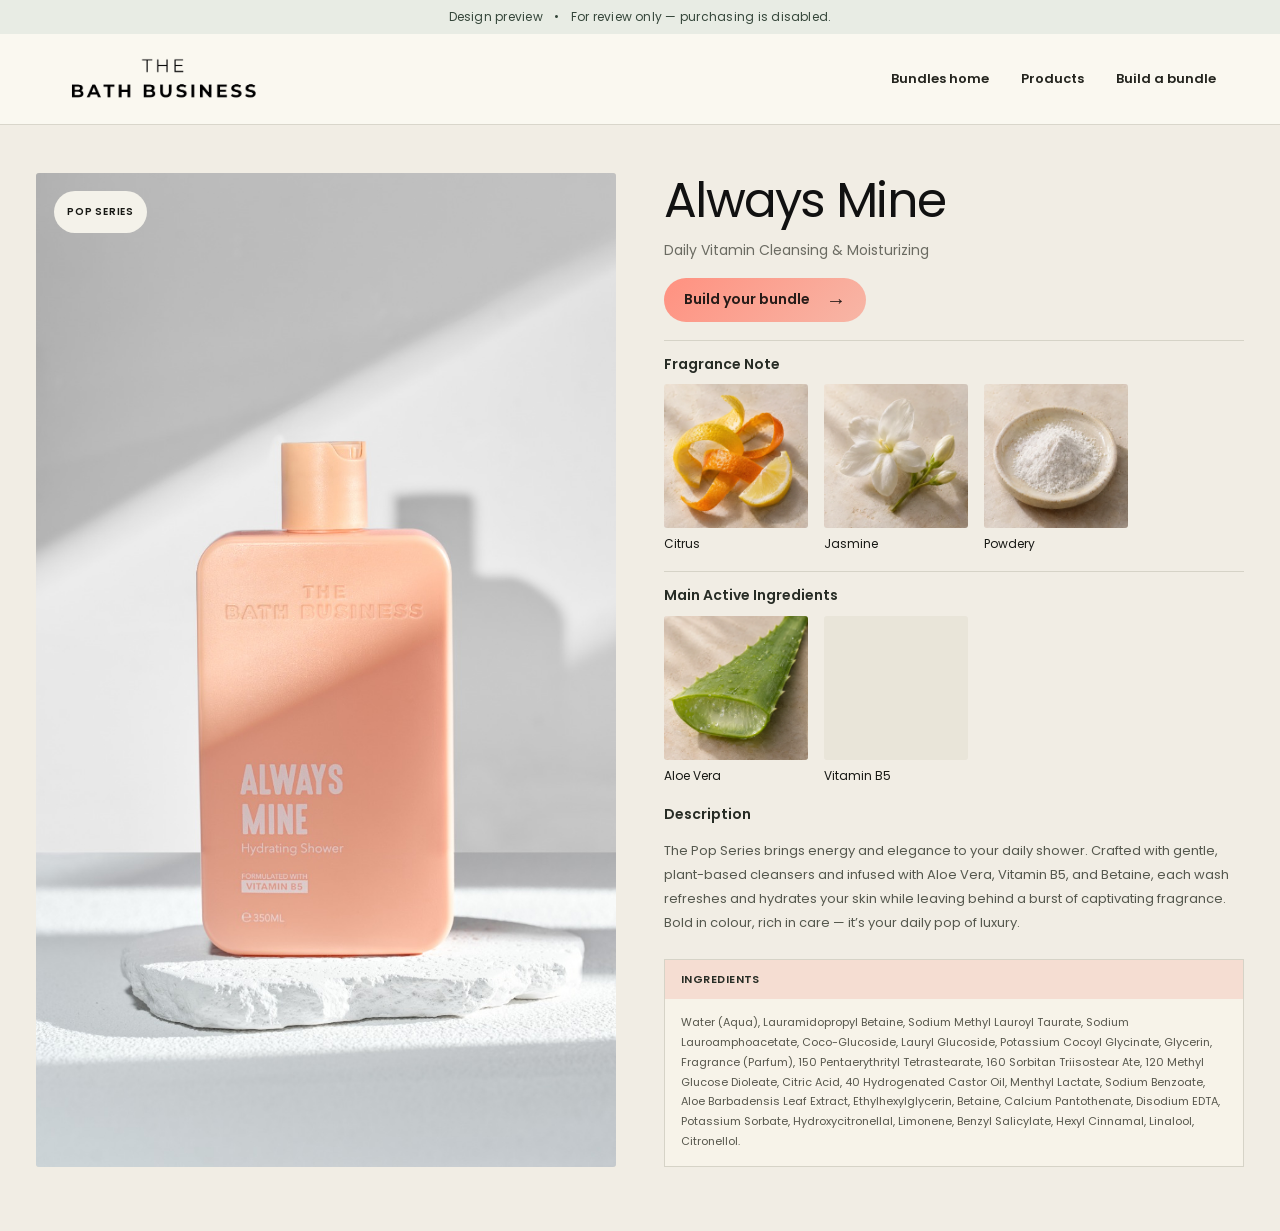
==== commit bc680e65: "Match bundle links to the storefront button gradient" ====
--- a/always-mine.html
+++ b/always-mine.html
@@ -129,7 +129,7 @@
   @media (prefers-reduced-motion:reduce){
     .tbb-single2 *{transition-duration:.001ms !important}
   }
-</style><link href="assets/review.css" rel="stylesheet"/><link data-revision="20261112" href="assets/revision-20261112/product-info.css?v=bf9134dbf3" rel="stylesheet"/></head><body class="wp-singular product-template-default single single-product postid-3601 wp-custom-logo wp-embed-responsive wp-theme-hello-elementor theme-hello-elementor tbb-preview-header tbb-info-sample tbb-info-ingredients-alt tbb-info-ingredients-compact woocommerce woocommerce-page woocommerce-no-js hello-elementor-default elementor-default elementor-kit-20 elementor-page-394 review-site"><a class="review-skip" href="#review-content">Skip to content</a><div class="review-ribbon">Design preview <span>•</span> For review only — purchasing is disabled.</div><header class="review-header"><a aria-label="The Bath Business home" class="review-brand" href="index.html"><img alt="The Bath Business" height="60" src="assets/logo.png" width="200"/></a><nav aria-label="Design preview pages"><a href="index.html">Bundles home</a><a href="products.html">Products</a><a href="bundles.html">Build a bundle</a></nav></header><div id="review-content"><main class="tbb-single2 tbb-info-revision" id="main-content">
+</style><link href="assets/review.css" rel="stylesheet"/><link data-revision="20261112" href="assets/revision-20261112/product-info.css?v=005a4757d9" rel="stylesheet"/></head><body class="wp-singular product-template-default single single-product postid-3601 wp-custom-logo wp-embed-responsive wp-theme-hello-elementor theme-hello-elementor tbb-preview-header tbb-info-sample tbb-info-ingredients-alt tbb-info-ingredients-compact woocommerce woocommerce-page woocommerce-no-js hello-elementor-default elementor-default elementor-kit-20 elementor-page-394 review-site"><a class="review-skip" href="#review-content">Skip to content</a><div class="review-ribbon">Design preview <span>•</span> For review only — purchasing is disabled.</div><header class="review-header"><a aria-label="The Bath Business home" class="review-brand" href="index.html"><img alt="The Bath Business" height="60" src="assets/logo.png" width="200"/></a><nav aria-label="Design preview pages"><a href="index.html">Bundles home</a><a href="products.html">Products</a><a href="bundles.html">Build a bundle</a></nav></header><div id="review-content"><main class="tbb-single2 tbb-info-revision" id="main-content">
 <div class="tbb-info-revision__wrap">
 <div class="tbb-info-revision__photo">
 <span class="tbb-info-revision__series">Pop Series</span>
--- a/assets/revision-20261112/product-info.css
+++ b/assets/revision-20261112/product-info.css
@@ -34,7 +34,7 @@
 }
 @media(max-width:360px){.tbb-info-revision .tbb-info-revision__details .tbb-info-materials .tbb-info-materials__list{gap:10px!important}}
 
-.tbbg2__header a.tbb-info-bundle-link,
+.tbbg2 .tbbg2__header a.tbb-info-bundle-link,
 .tbb-info-revision a.tbb-info-bundle-link {
   display:inline-flex;
   position:relative;
@@ -46,12 +46,12 @@
   margin-top:16px;
   padding:10px 20px;
   border-radius:999px;
-  background:#264a3d;
-  color:#fff!important;
+  background:linear-gradient(135deg,#ff9180,#f7b6a6)!important;
+  color:#261b18!important;
   font:600 14px/1.4 'Poppins',Arial,sans-serif;
   text-decoration:none;
 }
-.tbbg2__header a.tbb-info-bundle-link:hover,
-.tbb-info-revision a.tbb-info-bundle-link:hover { background:#19362c; }
+.tbbg2 .tbbg2__header a.tbb-info-bundle-link:is(:hover,:focus-visible),
+.tbb-info-revision a.tbb-info-bundle-link:is(:hover,:focus-visible) { background:linear-gradient(135deg,#a8e0d0,#ff9180)!important; }
 a.tbb-info-bundle-link:focus-visible { outline:3px solid #a94d39; outline-offset:3px; }
 .tbb-info-bundle-link span { font:400 20px/1 Arial,sans-serif; }
